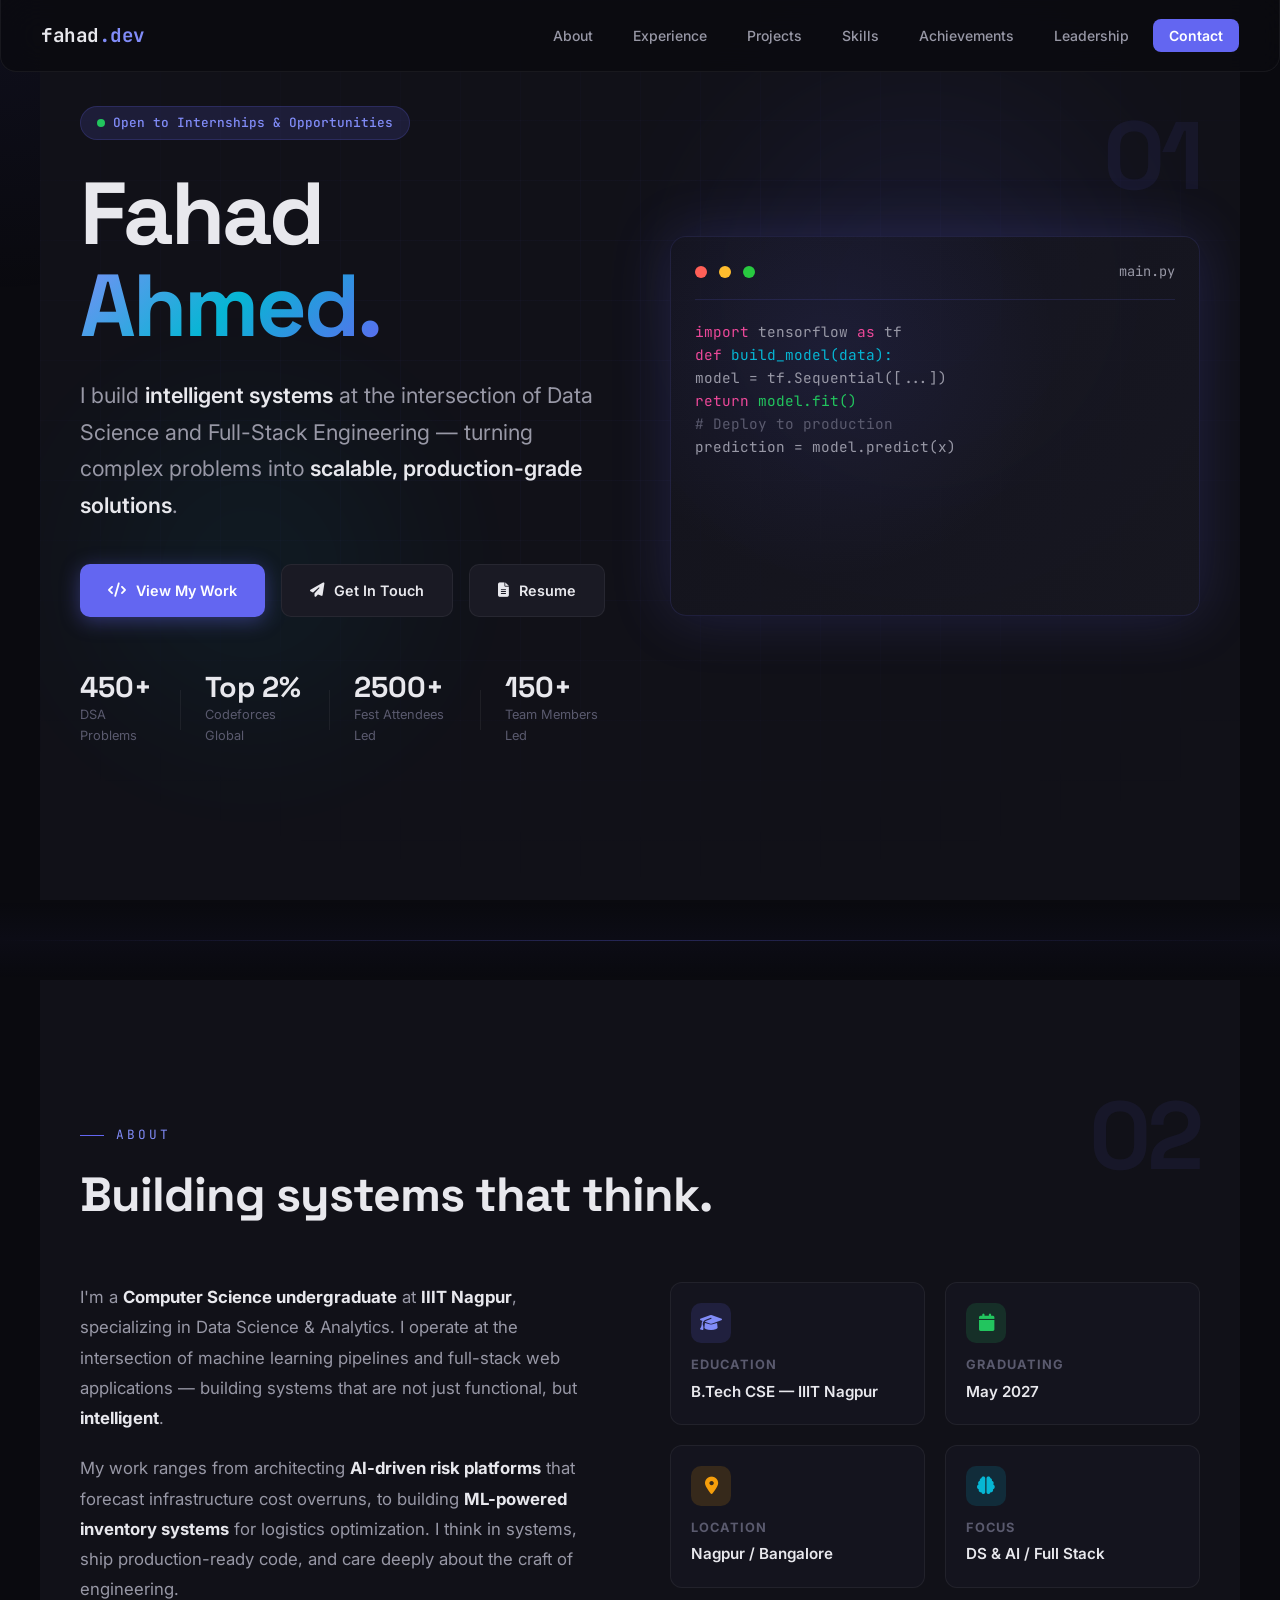
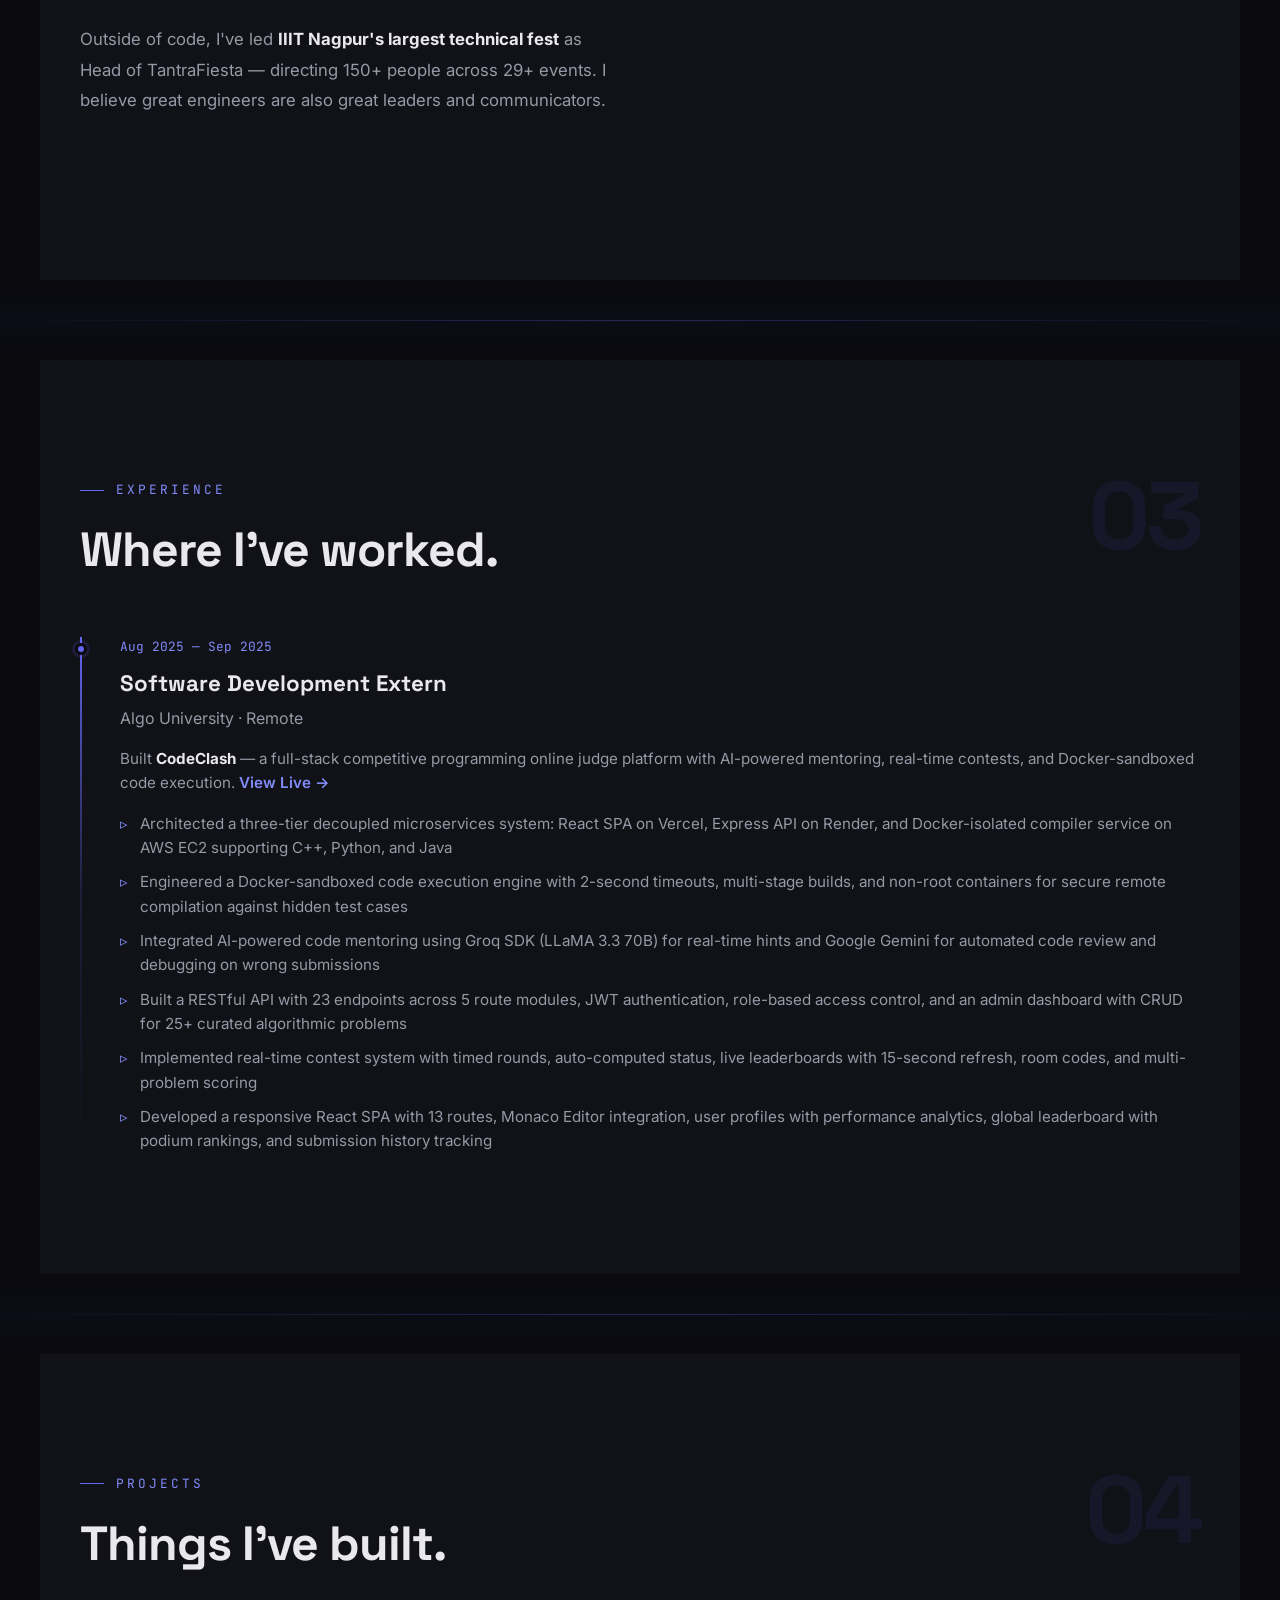
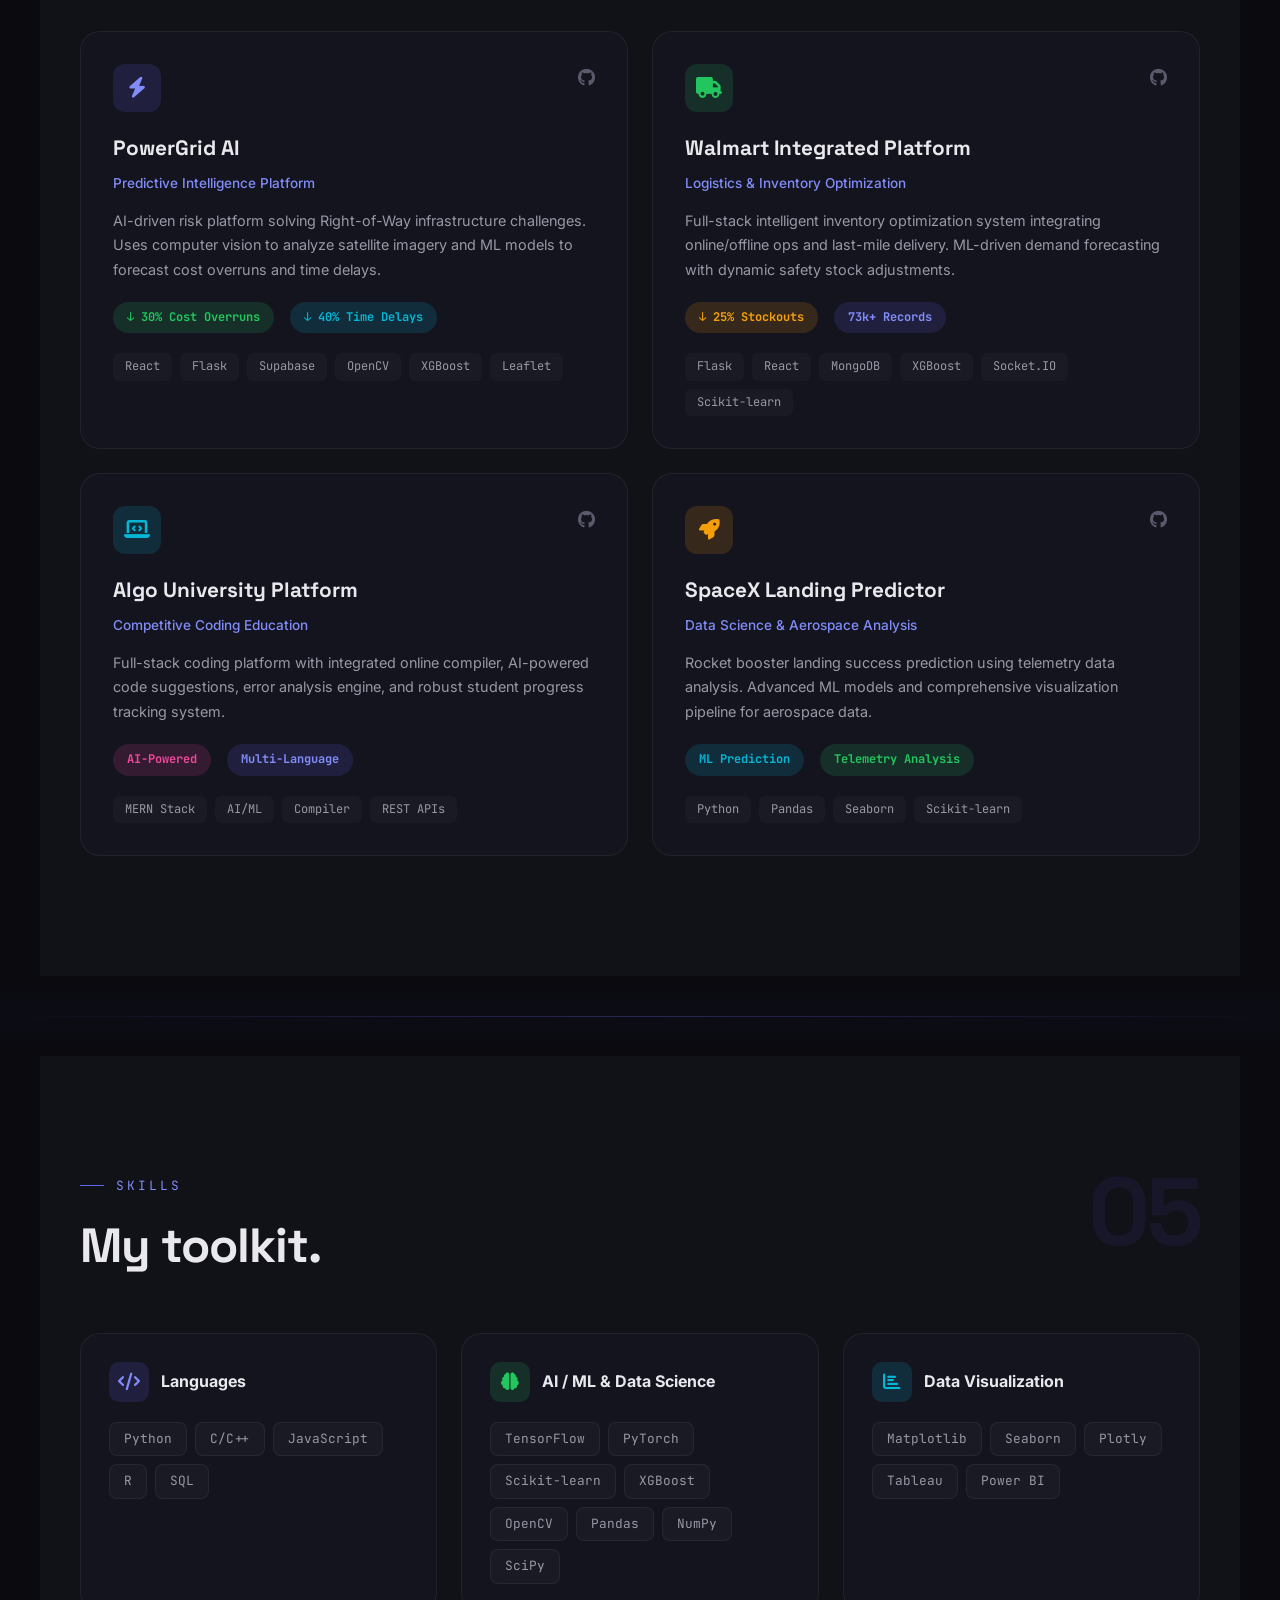
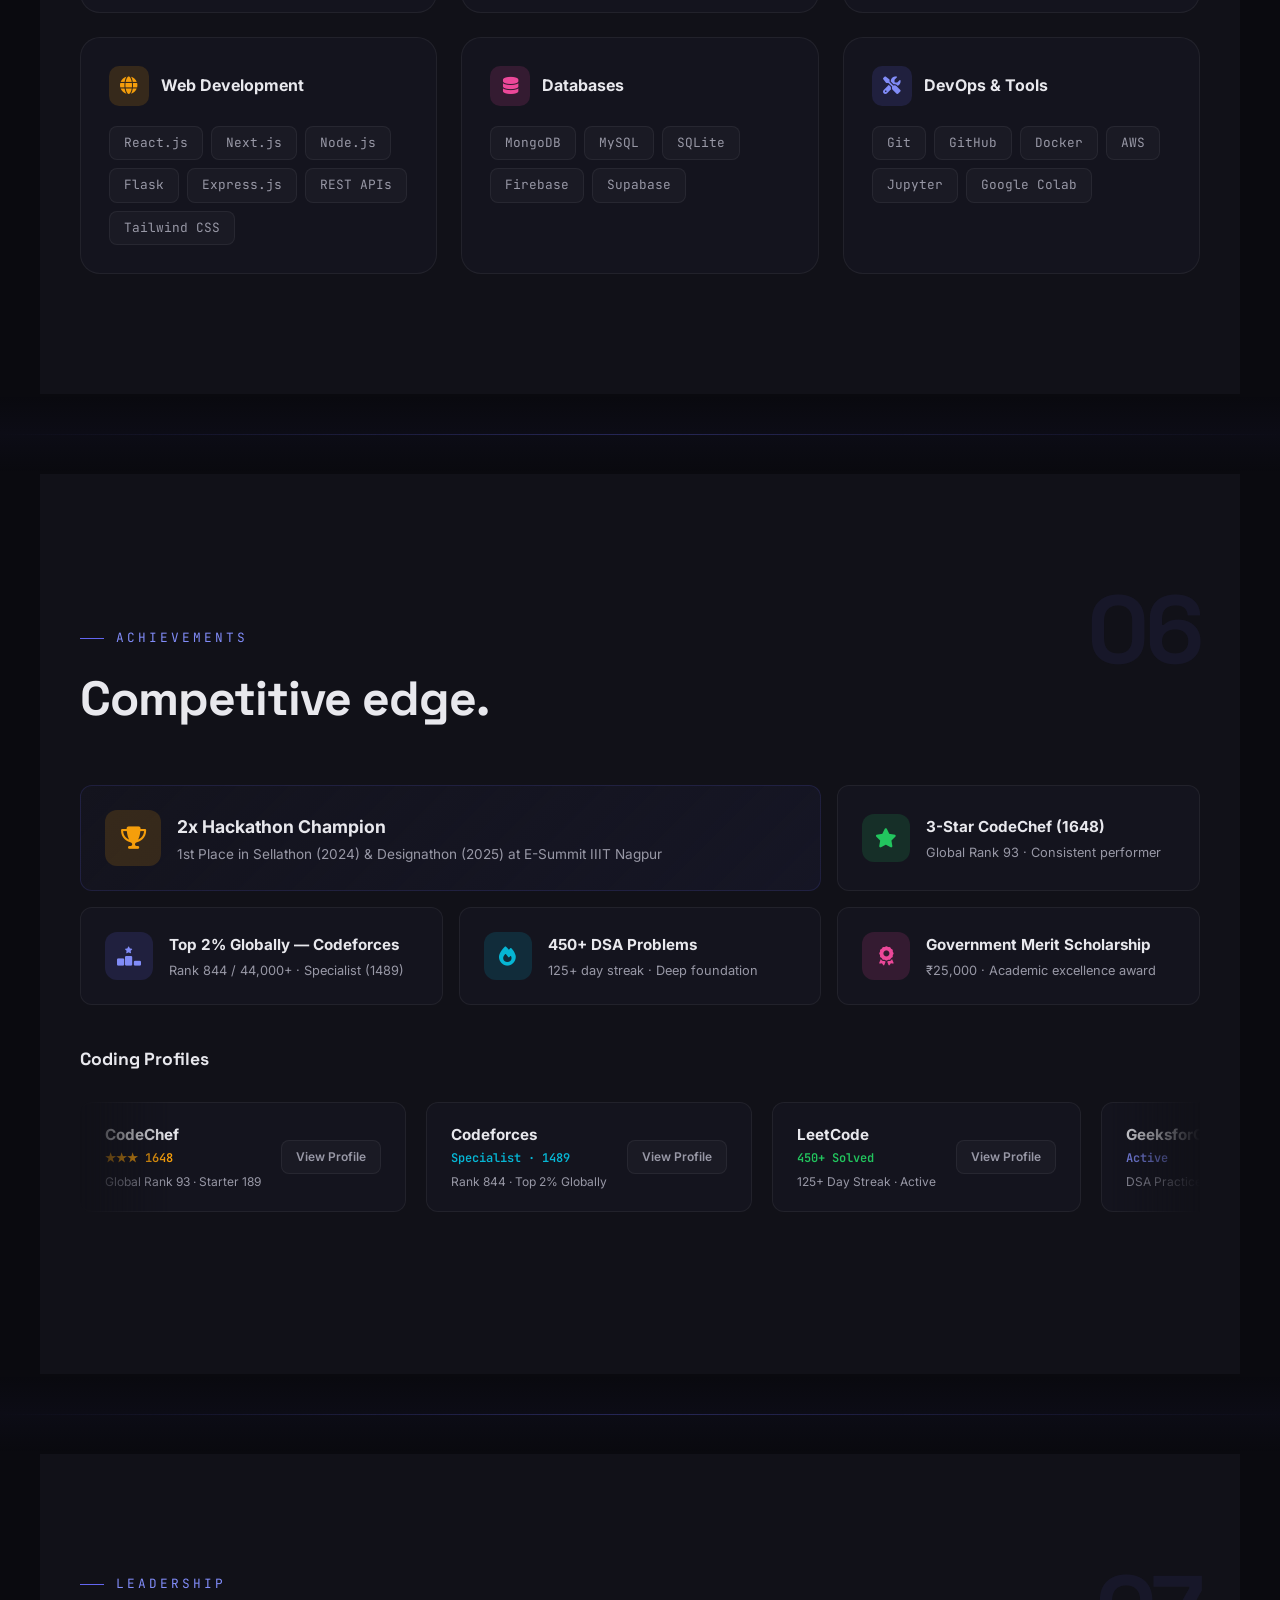
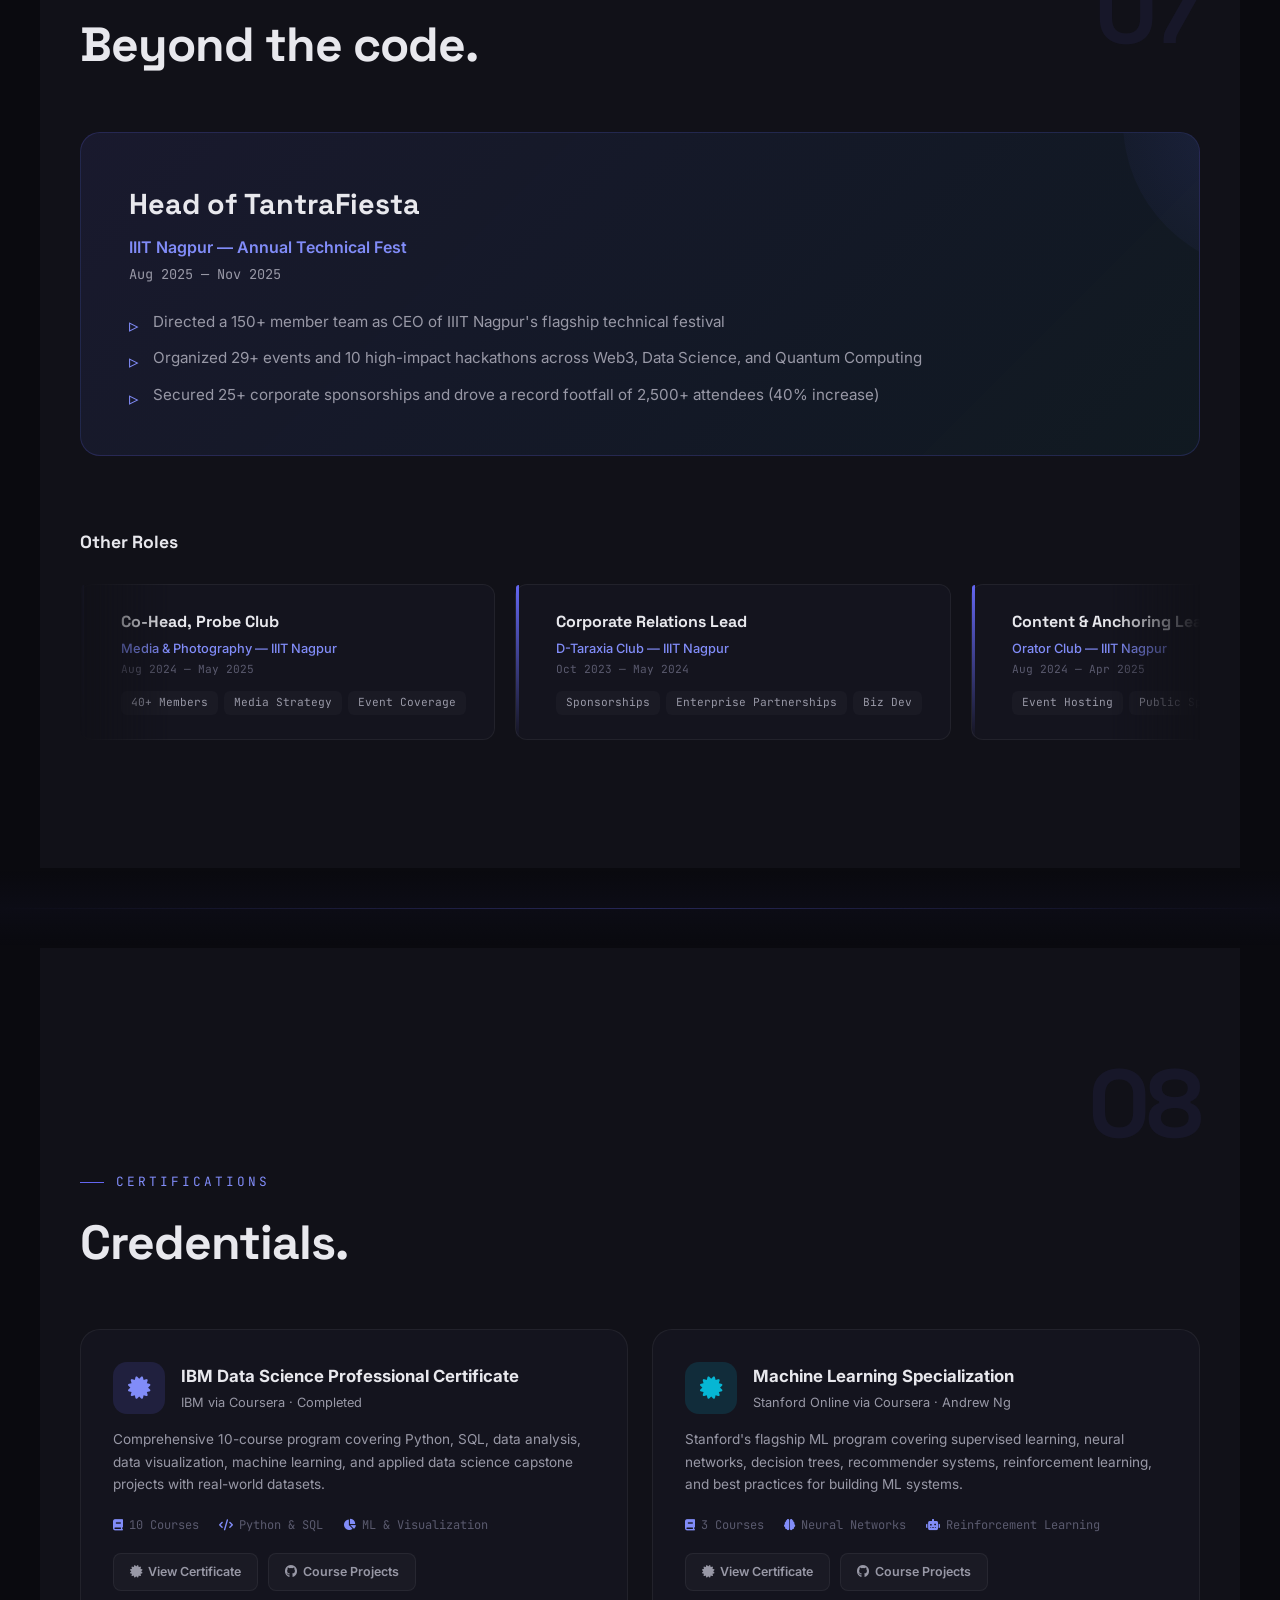
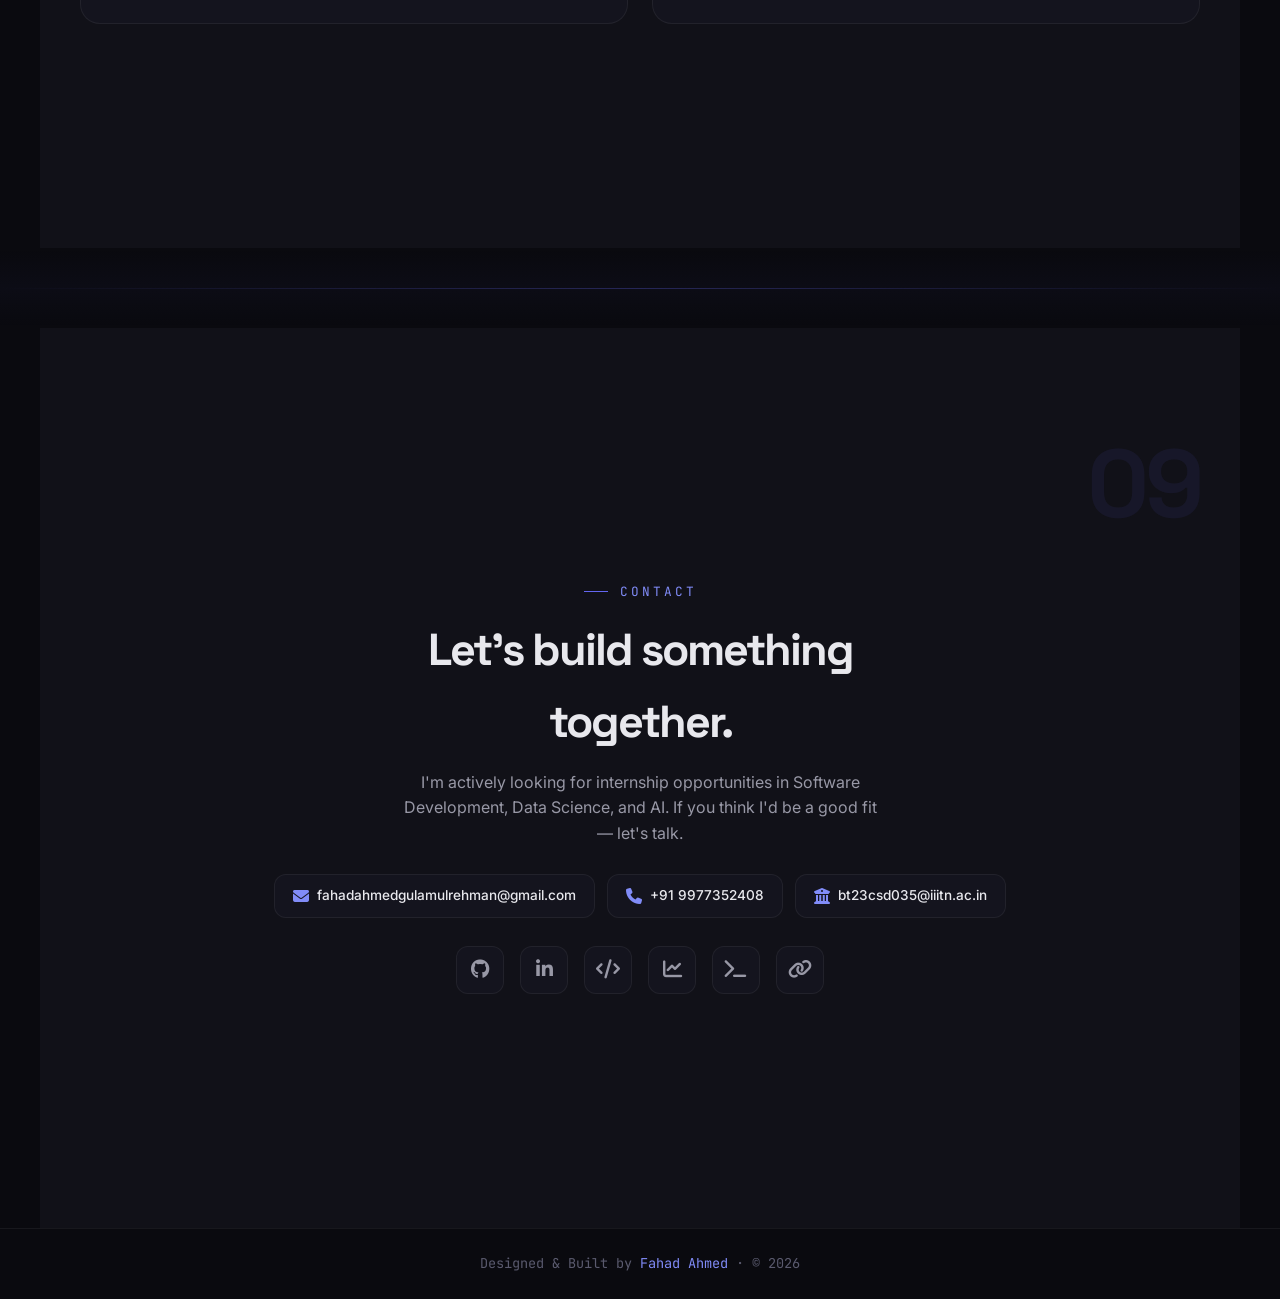
==== index.html @ 07d8f5ef "Redesign certifications with rich cards, descriptions, GitHub links & 3-state buttons + full-screen " ====
<!DOCTYPE html>
<html lang="en">
<head>
    <meta charset="UTF-8">
    <meta name="viewport" content="width=device-width, initial-scale=1.0">
    <title>Fahad Ahmed — Software Engineer & Data Scientist</title>
    <meta name="description" content="Portfolio of Fahad Ahmed — Full Stack Developer, Data Scientist, and ML Engineer. IIIT Nagpur CSE '27.">
    <link rel="preconnect" href="https://fonts.googleapis.com">
    <link rel="preconnect" href="https://fonts.gstatic.com" crossorigin>
    <link href="https://fonts.googleapis.com/css2?family=Inter:wght@300;400;500;600;700;800;900&family=JetBrains+Mono:wght@400;500;600;700&family=Space+Grotesk:wght@400;500;600;700&display=swap" rel="stylesheet">
    <link rel="stylesheet" href="https://cdnjs.cloudflare.com/ajax/libs/font-awesome/6.5.1/css/all.min.css">
    <style>
        /* ===== CSS RESET & VARIABLES ===== */
        *, *::before, *::after { margin: 0; padding: 0; box-sizing: border-box; }

        :root {
            --bg-primary: #0a0a0f;
            --bg-secondary: #111118;
            --bg-tertiary: #1a1a24;
            --bg-card: #14141e;
            --bg-card-hover: #1c1c2a;
            --text-primary: #e8e8ed;
            --text-secondary: #9898a6;
            --text-muted: #5a5a6e;
            --accent: #6366f1;
            --accent-light: #818cf8;
            --accent-dim: rgba(99, 102, 241, 0.15);
            --accent-glow: rgba(99, 102, 241, 0.4);
            --green: #22c55e;
            --green-dim: rgba(34, 197, 94, 0.15);
            --orange: #f59e0b;
            --orange-dim: rgba(245, 158, 11, 0.15);
            --cyan: #06b6d4;
            --cyan-dim: rgba(6, 182, 212, 0.15);
            --pink: #ec4899;
            --pink-dim: rgba(236, 72, 153, 0.15);
            --border: rgba(255, 255, 255, 0.06);
            --border-hover: rgba(255, 255, 255, 0.12);
            --radius: 12px;
            --radius-lg: 20px;
            --transition: 0.3s cubic-bezier(0.4, 0, 0.2, 1);
            --font-body: 'Inter', -apple-system, sans-serif;
            --font-heading: 'Space Grotesk', sans-serif;
            --font-mono: 'JetBrains Mono', monospace;
        }

        html {
            scroll-behavior: smooth;
            scrollbar-width: thin;
            scrollbar-color: var(--accent) var(--bg-secondary);
            scroll-snap-type: y mandatory;
        }

        body {
            font-family: var(--font-body);
            background: var(--bg-primary);
            color: var(--text-primary);
            line-height: 1.6;
            overflow-x: hidden;
            -webkit-font-smoothing: antialiased;
        }

        ::-webkit-scrollbar { width: 6px; }
        ::-webkit-scrollbar-track { background: var(--bg-secondary); }
        ::-webkit-scrollbar-thumb { background: var(--accent); border-radius: 3px; }

        /* ===== CURSOR GLOW ===== */
        .cursor-glow {
            position: fixed;
            width: 600px;
            height: 600px;
            border-radius: 50%;
            background: radial-gradient(circle, rgba(99,102,241,0.06) 0%, transparent 70%);
            pointer-events: none;
            z-index: 0;
            transform: translate(-50%, -50%);
            transition: transform 0.1s ease;
        }

        /* ===== LOADING SCREEN ===== */
        .loader {
            position: fixed;
            top: 0; left: 0;
            width: 100%; height: 100%;
            background: var(--bg-primary);
            display: flex;
            flex-direction: column;
            align-items: center;
            justify-content: center;
            z-index: 10000;
            transition: opacity 0.6s ease, visibility 0.6s ease;
            gap: 40px;
        }
        .loader.hidden { opacity: 0; visibility: hidden; }

        /* Rotating Wireframe Cube */
        .loader-cube {
            width: 80px;
            height: 80px;
            position: relative;
            transform-style: preserve-3d;
            animation: rotateCube 8s infinite linear;
        }

        .loader-cube-face {
            position: absolute;
            width: 80px;
            height: 80px;
            border: 2px solid var(--accent);
            opacity: 0.3;
        }

        .loader-cube-face:nth-child(1) { transform: translateZ(40px); }
        .loader-cube-face:nth-child(2) { transform: rotateY(180deg) translateZ(40px); }
        .loader-cube-face:nth-child(3) { transform: rotateY(90deg) translateZ(40px); }
        .loader-cube-face:nth-child(4) { transform: rotateY(-90deg) translateZ(40px); }
        .loader-cube-face:nth-child(5) { transform: rotateX(90deg) translateZ(40px); }
        .loader-cube-face:nth-child(6) { transform: rotateX(-90deg) translateZ(40px); }

        @keyframes rotateCube {
            0% { transform: rotateX(0deg) rotateY(0deg); }
            100% { transform: rotateX(360deg) rotateY(360deg); }
        }

        /* Terminal Boot Sequence */
        .loader-terminal {
            font-family: var(--font-mono);
            font-size: 0.9rem;
            color: var(--accent-light);
            background: rgba(20, 20, 30, 0.8);
            border: 1px solid var(--accent-dim);
            border-radius: 8px;
            padding: 20px;
            width: 280px;
            min-height: 120px;
            line-height: 1.8;
        }

        .loader-line {
            opacity: 0;
            animation: typeLine 0.4s ease forwards;
        }

        .loader-line:nth-child(1) { animation-delay: 0.2s; }
        .loader-line:nth-child(2) { animation-delay: 0.8s; }
        .loader-line:nth-child(3) { animation-delay: 1.4s; }
        .loader-line:nth-child(4) { animation-delay: 2.0s; }

        .loader-line .status {
            color: var(--green);
            font-weight: 600;
            margin-left: 20px;
        }

        @keyframes typeLine {
            from { opacity: 0; transform: translateY(-10px); }
            to { opacity: 1; transform: translateY(0); }
        }

        /* Percentage Counter */
        .loader-percent {
            font-family: var(--font-mono);
            font-size: 1.1rem;
            color: var(--accent);
            font-weight: 700;
            letter-spacing: 2px;
            animation: countUp 2.4s ease-out forwards;
        }

        @keyframes countUp {
            0% { content: '0%'; }
            100% { content: '100%'; }
        }

        /* ===== NAVIGATION ===== */
        nav {
            position: fixed;
            top: 0;
            left: 50%;
            transform: translateX(-50%);
            z-index: 1000;
            width: 100%;
            max-width: 1280px;
            padding: 0 40px;
            height: 72px;
            display: flex;
            align-items: center;
            justify-content: space-between;
            background: rgba(10, 10, 15, 0.8);
            backdrop-filter: blur(20px);
            border-bottom: 1px solid var(--border);
            border-left: 1px solid var(--border);
            border-right: 1px solid var(--border);
            border-radius: 0 0 16px 16px;
            transition: all var(--transition);
        }
        nav.scrolled {
            background: rgba(10, 10, 15, 0.95);
            box-shadow: 0 4px 30px rgba(0,0,0,0.3);
        }
        .nav-logo {
            font-family: var(--font-mono);
            font-size: 1.2rem;
            font-weight: 700;
            color: var(--text-primary);
            text-decoration: none;
            letter-spacing: -0.5px;
        }
        .nav-logo span { color: var(--accent-light); }
        .nav-links {
            display: flex;
            align-items: center;
            gap: 8px;
            list-style: none;
        }
        .nav-links a {
            color: var(--text-secondary);
            text-decoration: none;
            font-size: 0.875rem;
            font-weight: 500;
            padding: 8px 16px;
            border-radius: 8px;
            transition: all var(--transition);
            position: relative;
        }
        .nav-links a:hover, .nav-links a.active {
            color: var(--text-primary);
            background: var(--accent-dim);
        }
        .nav-cta {
            background: var(--accent) !important;
            color: white !important;
            font-weight: 600 !important;
        }
        .nav-cta:hover { background: var(--accent-light) !important; transform: translateY(-1px); }

        .hamburger {
            display: none;
            flex-direction: column;
            gap: 5px;
            cursor: pointer;
            z-index: 1001;
        }
        .hamburger span {
            width: 24px; height: 2px;
            background: var(--text-primary);
            transition: all var(--transition);
            border-radius: 2px;
        }
        .hamburger.active span:nth-child(1) { transform: rotate(45deg) translate(5px, 5px); }
        .hamburger.active span:nth-child(2) { opacity: 0; }
        .hamburger.active span:nth-child(3) { transform: rotate(-45deg) translate(5px, -5px); }

        /* ===== SECTION SEPARATORS ===== */
        .section-divider {
            position: relative;
            height: 80px;
            overflow: hidden;
            background: linear-gradient(180deg, transparent, rgba(99,102,241,0.03), transparent);
        }

        .divider-line {
            position: absolute;
            width: 100%;
            height: 1px;
            top: 50%;
            background: linear-gradient(90deg, transparent, var(--accent), transparent);
            opacity: 0.3;
        }

        /* ===== SECTION BASE ===== */
        section {
            scroll-snap-align: start;
            scroll-snap-stop: always;
            min-height: 100vh;
            padding: 120px 40px;
            max-width: 1200px;
            margin: 0 auto;
            position: relative;
            display: flex;
            flex-direction: column;
            justify-content: center;
        }

        section:nth-child(even) { background: var(--bg-secondary); }

        .section-number {
            position: absolute;
            top: 80px;
            right: 40px;
            font-family: var(--font-heading);
            font-size: 6rem;
            font-weight: 900;
            color: rgba(99, 102, 241, 0.08);
            pointer-events: none;
            letter-spacing: -4px;
        }

        .section-label {
            font-family: var(--font-mono);
            font-size: 0.8rem;
            color: var(--accent-light);
            text-transform: uppercase;
            letter-spacing: 3px;
            margin-bottom: 12px;
            display: flex;
            align-items: center;
            gap: 12px;
        }
        .section-label::before {
            content: '';
            width: 24px; height: 1px;
            background: var(--accent);
        }
        .section-title {
            font-family: var(--font-heading);
            font-size: clamp(2rem, 4vw, 3rem);
            font-weight: 700;
            color: var(--text-primary);
            margin-bottom: 48px;
            letter-spacing: -1px;
        }

        /* ===== REVEAL ANIMATIONS ===== */
        .reveal {
            opacity: 0;
            transform: translateY(40px);
            transition: opacity 0.8s cubic-bezier(0.16, 1, 0.3, 1), transform 0.8s cubic-bezier(0.16, 1, 0.3, 1);
        }
        .reveal.visible {
            opacity: 1;
            transform: translateY(0);
        }
        .reveal-delay-1 { transition-delay: 0.1s; }
        .reveal-delay-2 { transition-delay: 0.2s; }
        .reveal-delay-3 { transition-delay: 0.3s; }
        .reveal-delay-4 { transition-delay: 0.4s; }

        /* ===== HERO SECTION ===== */
        #hero {
            min-height: 100vh;
            display: flex;
            align-items: center;
            padding-top: 72px;
            position: relative;
            overflow: hidden;
        }
        .hero-grid-bg {
            position: absolute;
            inset: 0;
            background-image:
                linear-gradient(rgba(99,102,241,0.03) 1px, transparent 1px),
                linear-gradient(90deg, rgba(99,102,241,0.03) 1px, transparent 1px);
            background-size: 60px 60px;
            mask-image: radial-gradient(ellipse 80% 60% at 50% 40%, black 30%, transparent 100%);
        }
        .hero-orb {
            position: absolute;
            border-radius: 50%;
            filter: blur(80px);
            opacity: 0.4;
            animation: float 8s ease-in-out infinite;
        }
        .hero-orb-1 {
            width: 400px; height: 400px;
            background: var(--accent);
            top: 10%; right: 10%;
            opacity: 0.08;
        }
        .hero-orb-2 {
            width: 300px; height: 300px;
            background: var(--cyan);
            bottom: 20%; left: 5%;
            opacity: 0.06;
            animation-delay: -4s;
        }
        @keyframes float {
            0%, 100% { transform: translate(0, 0) scale(1); }
            50% { transform: translate(30px, -30px) scale(1.05); }
        }

        /* Hero Two-Column Layout */
        .hero-wrapper {
            display: grid;
            grid-template-columns: 1fr 1fr;
            gap: 60px;
            align-items: center;
            width: 100%;
        }

        .hero-content {
            position: relative;
            z-index: 1;
            max-width: 600px;
        }
        .hero-badge {
            display: inline-flex;
            align-items: center;
            gap: 8px;
            padding: 6px 16px;
            background: var(--accent-dim);
            border: 1px solid rgba(99,102,241,0.2);
            border-radius: 100px;
            font-size: 0.8rem;
            font-weight: 500;
            color: var(--accent-light);
            margin-bottom: 28px;
            font-family: var(--font-mono);
        }
        .hero-badge .pulse {
            width: 8px; height: 8px;
            background: var(--green);
            border-radius: 50%;
            animation: pulse 2s ease-in-out infinite;
        }
        @keyframes pulse { 0%, 100% { opacity: 1; } 50% { opacity: 0.4; } }
        .hero-name {
            font-family: var(--font-heading);
            font-size: clamp(3rem, 7vw, 5.5rem);
            font-weight: 900;
            line-height: 1.05;
            letter-spacing: -3px;
            margin-bottom: 24px;
        }
        .hero-name .gradient {
            background: linear-gradient(135deg, var(--accent-light), var(--cyan), var(--accent));
            -webkit-background-clip: text;
            -webkit-text-fill-color: transparent;
            background-clip: text;
        }
        .hero-subtitle {
            font-size: clamp(1.1rem, 2vw, 1.35rem);
            color: var(--text-secondary);
            line-height: 1.7;
            max-width: 600px;
            margin-bottom: 40px;
        }
        .hero-subtitle strong {
            color: var(--text-primary);
            font-weight: 600;
        }
        .hero-actions {
            display: flex;
            gap: 16px;
            flex-wrap: wrap;
            margin-bottom: 56px;
        }
        .btn {
            display: inline-flex;
            align-items: center;
            gap: 10px;
            padding: 14px 28px;
            border-radius: 10px;
            font-size: 0.9rem;
            font-weight: 600;
            text-decoration: none;
            transition: all var(--transition);
            cursor: pointer;
            border: none;
            font-family: var(--font-body);
        }
        .btn-primary {
            background: var(--accent);
            color: white;
            box-shadow: 0 4px 20px var(--accent-glow);
        }
        .btn-primary:hover {
            background: var(--accent-light);
            transform: translateY(-2px);
            box-shadow: 0 8px 30px var(--accent-glow);
        }
        .btn-primary:active {
            transform: translateY(1px) scale(0.97);
            box-shadow: 0 2px 8px var(--accent-glow);
            background: #4f46e5;
        }
        .btn-secondary {
            background: var(--bg-tertiary);
            color: var(--text-primary);
            border: 1px solid var(--border);
        }
        .btn-secondary:hover {
            background: var(--bg-card-hover);
            border-color: var(--border-hover);
            transform: translateY(-2px);
        }
        .btn-secondary:active {
            transform: translateY(1px) scale(0.97);
            background: var(--bg-secondary);
            border-color: var(--accent);
        }
        .hero-stats {
            display: flex;
            gap: 48px;
        }
        .hero-stat {
            position: relative;
        }
        .hero-stat::after {
            content: '';
            position: absolute;
            right: -24px;
            top: 50%;
            transform: translateY(-50%);
            width: 1px;
            height: 40px;
            background: var(--border);
        }
        .hero-stat:last-child::after { display: none; }
        .hero-stat-value {
            font-family: var(--font-heading);
            font-size: 1.8rem;
            font-weight: 800;
            color: var(--text-primary);
            line-height: 1;
        }
        .hero-stat-label {
            font-size: 0.8rem;
            color: var(--text-muted);
            margin-top: 4px;
        }

        /* Animated Code Editor Widget */
        .hero-code-widget {
            position: relative;
            width: 100%;
            height: 380px;
            background: linear-gradient(135deg, rgba(20, 20, 30, 0.8), rgba(25, 25, 35, 0.8));
            border: 1px solid var(--accent-dim);
            border-radius: 16px;
            padding: 24px;
            overflow: hidden;
            animation: floatWidget 4s ease-in-out infinite;
            box-shadow: 0 0 60px rgba(99, 102, 241, 0.2);
        }

        @keyframes floatWidget {
            0%, 100% { transform: translateY(0px) rotateX(0deg); }
            50% { transform: translateY(-20px) rotateX(2deg); }
        }

        .hero-code-widget::before {
            content: '';
            position: absolute;
            inset: 0;
            background: radial-gradient(circle at 30% 30%, rgba(99, 102, 241, 0.1), transparent 50%);
            pointer-events: none;
        }

        .code-header {
            display: flex;
            align-items: center;
            gap: 12px;
            margin-bottom: 20px;
            padding-bottom: 16px;
            border-bottom: 1px solid var(--accent-dim);
            position: relative;
            z-index: 1;
        }

        .code-dot {
            width: 12px;
            height: 12px;
            border-radius: 50%;
        }

        .code-dot.red { background: #ff5f57; }
        .code-dot.yellow { background: #ffbd2e; }
        .code-dot.green { background: #28c940; }

        .code-filename {
            font-family: var(--font-mono);
            font-size: 0.85rem;
            color: var(--text-secondary);
            margin-left: auto;
        }

        .code-content {
            font-family: var(--font-mono);
            font-size: 0.9rem;
            line-height: 1.6;
            color: var(--text-secondary);
            position: relative;
            z-index: 1;
            height: 280px;
            overflow: hidden;
        }

        .code-line {
            opacity: 0;
            animation: typeCodeLine 0.5s steps(40, end) forwards;
            white-space: nowrap;
        }

        .code-line:nth-child(1) { animation-delay: 0.3s; color: var(--text-secondary); }
        .code-line:nth-child(2) { animation-delay: 0.8s; color: var(--cyan); }
        .code-line:nth-child(3) { animation-delay: 1.3s; color: var(--text-secondary); }
        .code-line:nth-child(4) { animation-delay: 1.8s; color: var(--green); }
        .code-line:nth-child(5) { animation-delay: 2.3s; color: var(--text-secondary); }
        .code-line:nth-child(6) { animation-delay: 2.8s; color: var(--orange); }
        .code-line:nth-child(7) { animation-delay: 3.3s; color: var(--text-secondary); }

        @keyframes typeCodeLine {
            from { opacity: 0; }
            to { opacity: 1; }
        }

        .code-keyword { color: var(--pink); }
        .code-string { color: var(--green); }
        .code-function { color: var(--cyan); }
        .code-comment { color: var(--text-muted); }

        /* ===== ABOUT ===== */
        .about-grid {
            display: grid;
            grid-template-columns: 1fr 1fr;
            gap: 60px;
            align-items: start;
        }
        .about-text p {
            color: var(--text-secondary);
            margin-bottom: 20px;
            font-size: 1.05rem;
            line-height: 1.8;
        }
        .about-text strong { color: var(--text-primary); }
        .about-details {
            display: grid;
            grid-template-columns: 1fr 1fr;
            gap: 20px;
        }
        .about-detail-card {
            padding: 20px;
            background: var(--bg-card);
            border: 1px solid var(--border);
            border-radius: var(--radius);
            transition: all var(--transition);
        }
        .about-detail-card:hover {
            border-color: var(--accent);
            background: var(--bg-card-hover);
            transform: translateY(-4px);
        }
        .about-detail-card .icon {
            width: 40px; height: 40px;
            border-radius: 10px;
            display: flex;
            align-items: center;
            justify-content: center;
            font-size: 1.1rem;
            margin-bottom: 12px;
        }
        .about-detail-card h4 {
            font-size: 0.8rem;
            color: var(--text-muted);
            text-transform: uppercase;
            letter-spacing: 1px;
            margin-bottom: 4px;
        }
        .about-detail-card p {
            color: var(--text-primary);
            font-weight: 600;
            font-size: 0.95rem;
        }

        /* ===== EXPERIENCE ===== */
        .timeline {
            position: relative;
            padding-left: 40px;
        }
        .timeline::before {
            content: '';
            position: absolute;
            left: 0;
            top: 0;
            bottom: 0;
            width: 2px;
            background: linear-gradient(to bottom, var(--accent), var(--accent-dim), transparent);
        }
        .timeline-item {
            position: relative;
            padding-bottom: 48px;
        }
        .timeline-item:last-child { padding-bottom: 0; }
        .timeline-dot {
            position: absolute;
            left: -45px;
            top: 6px;
            width: 12px; height: 12px;
            border-radius: 50%;
            background: var(--accent);
            border: 3px solid var(--bg-primary);
            box-shadow: 0 0 0 3px var(--accent-dim);
        }
        .timeline-date {
            font-family: var(--font-mono);
            font-size: 0.8rem;
            color: var(--accent-light);
            margin-bottom: 8px;
        }
        .timeline-item h3 {
            font-family: var(--font-heading);
            font-size: 1.4rem;
            font-weight: 700;
            margin-bottom: 4px;
        }
        .timeline-item .company {
            color: var(--text-secondary);
            font-size: 1rem;
            margin-bottom: 16px;
        }
        .timeline-item ul {
            list-style: none;
            display: flex;
            flex-direction: column;
            gap: 10px;
        }
        .timeline-item li {
            color: var(--text-secondary);
            font-size: 0.95rem;
            padding-left: 20px;
            position: relative;
        }
        .timeline-item li::before {
            content: '▹';
            position: absolute;
            left: 0;
            color: var(--accent-light);
        }

        /* ===== PROJECTS ===== */
        .projects-grid {
            display: grid;
            grid-template-columns: repeat(auto-fit, minmax(360px, 1fr));
            gap: 24px;
        }
        .project-card {
            background: var(--bg-card);
            border: 1px solid var(--border);
            border-radius: var(--radius-lg);
            padding: 32px;
            transition: all 0.4s cubic-bezier(0.16, 1, 0.3, 1);
            position: relative;
            overflow: hidden;
        }
        .project-card::before {
            content: '';
            position: absolute;
            top: 0; left: 0; right: 0;
            height: 3px;
            background: linear-gradient(90deg, var(--accent), var(--cyan));
            opacity: 0;
            transition: opacity var(--transition);
        }
        .project-card:hover {
            border-color: var(--accent);
            transform: translateY(-8px);
            box-shadow: 0 20px 60px rgba(0,0,0,0.3);
        }
        .project-card:hover::before { opacity: 1; }
        .project-header {
            display: flex;
            justify-content: space-between;
            align-items: flex-start;
            margin-bottom: 20px;
        }
        .project-icon {
            width: 48px; height: 48px;
            border-radius: 12px;
            display: flex;
            align-items: center;
            justify-content: center;
            font-size: 1.3rem;
        }
        .project-links { display: flex; gap: 12px; }
        .project-links a {
            color: var(--text-muted);
            font-size: 1.1rem;
            transition: all var(--transition);
        }
        .project-links a:hover { color: var(--accent-light); transform: translateY(-2px); }
        .project-card h3 {
            font-family: var(--font-heading);
            font-size: 1.3rem;
            font-weight: 700;
            margin-bottom: 8px;
        }
        .project-card .subtitle {
            font-size: 0.85rem;
            color: var(--accent-light);
            font-weight: 500;
            margin-bottom: 14px;
        }
        .project-card p {
            color: var(--text-secondary);
            font-size: 0.9rem;
            line-height: 1.7;
            margin-bottom: 20px;
        }
        .project-impact {
            display: flex;
            gap: 16px;
            margin-bottom: 20px;
        }
        .impact-badge {
            padding: 6px 14px;
            border-radius: 100px;
            font-size: 0.75rem;
            font-weight: 700;
            font-family: var(--font-mono);
        }
        .project-tags {
            display: flex;
            flex-wrap: wrap;
            gap: 8px;
        }
        .project-tags span {
            padding: 4px 12px;
            background: var(--bg-tertiary);
            border-radius: 6px;
            font-size: 0.75rem;
            color: var(--text-secondary);
            font-family: var(--font-mono);
        }

        /* ===== SKILLS ===== */
        .skills-container {
            display: grid;
            grid-template-columns: repeat(auto-fit, minmax(300px, 1fr));
            gap: 24px;
        }
        .skill-category {
            background: var(--bg-card);
            border: 1px solid var(--border);
            border-radius: var(--radius-lg);
            padding: 28px;
            transition: all var(--transition);
        }
        .skill-category:hover {
            border-color: var(--border-hover);
            transform: translateY(-4px);
        }
        .skill-category-header {
            display: flex;
            align-items: center;
            gap: 12px;
            margin-bottom: 20px;
        }
        .skill-category-icon {
            width: 40px; height: 40px;
            border-radius: 10px;
            display: flex;
            align-items: center;
            justify-content: center;
            font-size: 1.1rem;
        }
        .skill-category h3 {
            font-size: 1rem;
            font-weight: 700;
        }
        .skill-items {
            display: flex;
            flex-wrap: wrap;
            gap: 8px;
        }
        .skill-item {
            padding: 6px 14px;
            background: var(--bg-tertiary);
            border: 1px solid var(--border);
            border-radius: 8px;
            font-size: 0.8rem;
            color: var(--text-secondary);
            font-family: var(--font-mono);
            transition: all var(--transition);
        }
        .skill-item:hover {
            border-color: var(--accent);
            color: var(--accent-light);
            background: var(--accent-dim);
        }

        /* ===== ACHIEVEMENTS ===== */
        /* ===== ACHIEVEMENTS - UNIFORM GRID ===== */
        .achievements-grid {
            display: grid;
            grid-template-columns: repeat(3, 1fr);
            gap: 16px;
        }
        .achievements-grid .ach-card {
            background: var(--bg-card);
            border: 1px solid var(--border);
            border-radius: var(--radius);
            padding: 24px;
            display: flex;
            gap: 16px;
            align-items: center;
            transition: all var(--transition);
        }
        .achievements-grid .ach-card:hover {
            border-color: var(--accent);
            transform: translateY(-4px);
            box-shadow: 0 8px 30px rgba(0,0,0,0.2);
        }
        .achievements-grid .ach-card .ach-icon {
            width: 48px; height: 48px; min-width: 48px;
            border-radius: 12px;
            display: flex; align-items: center; justify-content: center;
            font-size: 1.2rem;
        }
        .achievements-grid .ach-card h4 {
            font-size: 0.95rem; font-weight: 700; color: var(--text-primary); margin-bottom: 3px;
        }
        .achievements-grid .ach-card p {
            color: var(--text-secondary); font-size: 0.8rem; line-height: 1.5;
        }
        .achievements-grid .ach-card.featured {
            grid-column: span 2;
            background: linear-gradient(135deg, var(--bg-card), rgba(99,102,241,0.06));
            border-color: rgba(99,102,241,0.15);
        }
        .achievements-grid .ach-card.featured .ach-icon {
            width: 56px; height: 56px; min-width: 56px; font-size: 1.4rem;
        }
        .achievements-grid .ach-card.featured h4 { font-size: 1.1rem; }
        .achievements-grid .ach-card.featured p { font-size: 0.85rem; }

        /* ===== CODING PROFILES - MARQUEE CAROUSEL ===== */
        .profiles-section { margin-top: 40px; }
        .profiles-section h3 {
            font-family: var(--font-heading);
            font-size: 1.1rem;
            margin-bottom: 20px;
            color: var(--text-primary);
        }
        .marquee-wrapper {
            overflow: clip visible;
            overflow-x: clip;
            position: relative;
            width: 100%;
            padding: 8px 0;
            mask-image: linear-gradient(90deg, transparent 0%, black 8%, black 92%, transparent 100%);
            -webkit-mask-image: linear-gradient(90deg, transparent 0%, black 8%, black 92%, transparent 100%);
        }
        .marquee-track {
            display: flex;
            gap: 20px;
            width: max-content;
            animation: marquee 25s linear infinite;
        }
        .marquee-wrapper:hover .marquee-track {
            animation-play-state: paused;
        }
        @keyframes marquee {
            0% { transform: translateX(0); }
            100% { transform: translateX(-50%); }
        }
        .profile-card {
            background: var(--bg-card);
            border: 1px solid var(--border);
            border-radius: var(--radius);
            padding: 20px 24px;
            text-decoration: none;
            transition: all var(--transition);
            display: flex;
            align-items: center;
            gap: 20px;
            min-width: 280px;
            flex-shrink: 0;
        }
        .profile-card:hover {
            border-color: var(--accent);
            transform: translateY(-4px);
            box-shadow: 0 8px 30px rgba(0,0,0,0.25);
        }
        .profile-info {
            flex: 1;
        }
        .profile-card .platform {
            font-weight: 700;
            font-size: 0.95rem;
            color: var(--text-primary);
            display: block;
        }
        .profile-card .rating {
            font-family: var(--font-mono);
            font-size: 0.75rem;
            font-weight: 600;
            display: block;
            margin-top: 2px;
        }
        .profile-card .detail {
            font-size: 0.75rem;
            color: var(--text-secondary);
            display: block;
            margin-top: 4px;
        }
        .profile-btn {
            padding: 6px 14px;
            border-radius: 8px;
            background: var(--bg-tertiary);
            border: 1px solid var(--border);
            color: var(--text-secondary);
            font-size: 0.75rem;
            font-weight: 600;
            text-decoration: none;
            transition: all var(--transition);
            white-space: nowrap;
            position: relative;
            overflow: hidden;
        }
        .profile-btn::before {
            content: '';
            position: absolute;
            top: 0; left: -100%; width: 100%; height: 100%;
            background: linear-gradient(90deg, transparent, rgba(99,102,241,0.3), transparent);
            transition: left 0.5s ease;
        }
        .profile-btn:hover {
            border-color: var(--accent);
            color: var(--accent-light);
            background: var(--accent-dim);
            transform: translateY(-1px);
            box-shadow: 0 4px 15px var(--accent-glow);
        }
        .profile-btn:hover::before { left: 100%; }
        .profile-btn:active {
            transform: translateY(1px) scale(0.95);
            box-shadow: none;
        }

        /* ===== LEADERSHIP ===== */
        .leadership-featured {
            background: linear-gradient(135deg, rgba(99, 102, 241, 0.1), rgba(6, 182, 212, 0.05));
            border: 1px solid rgba(99, 102, 241, 0.2);
            border-radius: 20px;
            padding: 48px;
            margin-bottom: 40px;
            position: relative;
            overflow: hidden;
            transition: all var(--transition);
        }

        .leadership-featured::before {
            content: '';
            position: absolute;
            top: -50%;
            right: -20%;
            width: 300px;
            height: 300px;
            background: radial-gradient(circle, rgba(99, 102, 241, 0.15), transparent);
            border-radius: 50%;
        }

        .leadership-featured:hover {
            transform: translateY(-4px);
            border-color: rgba(99, 102, 241, 0.4);
            box-shadow: 0 20px 60px rgba(99, 102, 241, 0.1);
        }

        .leadership-featured .role {
            font-family: var(--font-heading);
            font-size: 1.8rem;
            font-weight: 800;
            margin-bottom: 8px;
            color: var(--text-primary);
            position: relative;
            z-index: 1;
        }

        .leadership-featured .org {
            color: var(--accent-light);
            font-size: 1rem;
            font-weight: 600;
            margin-bottom: 4px;
            position: relative;
            z-index: 1;
        }

        .leadership-featured .period {
            font-family: var(--font-mono);
            font-size: 0.85rem;
            color: var(--text-secondary);
            margin-bottom: 24px;
            position: relative;
            z-index: 1;
        }

        .leadership-featured ul {
            list-style: none;
            display: flex;
            flex-direction: column;
            gap: 12px;
            position: relative;
            z-index: 1;
        }

        .leadership-featured li {
            color: var(--text-secondary);
            font-size: 0.95rem;
            padding-left: 24px;
            position: relative;
            line-height: 1.6;
        }

        .leadership-featured li::before {
            content: '▹';
            position: absolute;
            left: 0;
            color: var(--accent-light);
            font-size: 1.2rem;
        }

        /* Leadership other roles - marquee carousel */
        .leadership-marquee-section { margin-top: 32px; }
        .leadership-marquee-section h3 {
            font-family: var(--font-heading);
            font-size: 1.1rem;
            margin-bottom: 20px;
            color: var(--text-primary);
        }
        .leadership-marquee .marquee-track {
            animation: marquee 30s linear infinite;
        }
        .lead-card {
            background: var(--bg-card);
            border: 1px solid var(--border);
            border-radius: var(--radius);
            padding: 24px 28px;
            min-width: 300px;
            flex-shrink: 0;
            transition: all var(--transition);
            position: relative;
            padding-left: 40px;
        }
        .lead-card::before {
            content: '';
            position: absolute;
            left: 0; top: 0; bottom: 0;
            width: 3px;
            background: linear-gradient(180deg, var(--accent), transparent);
            border-radius: 3px 0 0 3px;
        }
        .lead-card:hover {
            border-color: var(--accent);
            transform: translateY(-4px);
            box-shadow: 0 8px 30px rgba(0,0,0,0.25);
        }
        .lead-card .role {
            font-family: var(--font-heading);
            font-size: 1rem;
            font-weight: 700;
            margin-bottom: 4px;
            color: var(--text-primary);
        }
        .lead-card .org {
            color: var(--accent-light);
            font-size: 0.8rem;
            font-weight: 500;
            margin-bottom: 2px;
        }
        .lead-card .period {
            font-family: var(--font-mono);
            font-size: 0.7rem;
            color: var(--text-muted);
            margin-bottom: 12px;
        }
        .lead-card .highlights {
            display: flex;
            flex-wrap: wrap;
            gap: 6px;
        }
        .lead-card .highlights span {
            padding: 3px 10px;
            background: var(--bg-tertiary);
            border-radius: 6px;
            font-size: 0.7rem;
            color: var(--text-secondary);
            font-family: var(--font-mono);
        }
        /* (old leadership card li removed - now using tag chips) */

        /* ===== CERTIFICATIONS ===== */
        .certs-grid {
            display: grid;
            grid-template-columns: repeat(auto-fit, minmax(480px, 1fr));
            gap: 24px;
        }
        .cert-card {
            background: var(--bg-card);
            border: 1px solid var(--border);
            border-radius: var(--radius-lg);
            padding: 32px;
            text-decoration: none;
            transition: all var(--transition);
            display: flex;
            flex-direction: column;
            gap: 0;
            position: relative;
            overflow: hidden;
        }
        .cert-card::before {
            content: '';
            position: absolute;
            top: 0; left: 0; right: 0;
            height: 3px;
            background: linear-gradient(90deg, var(--accent), var(--cyan));
            opacity: 0;
            transition: opacity var(--transition);
        }
        .cert-card:hover {
            border-color: var(--accent);
            transform: translateY(-6px);
            box-shadow: 0 16px 50px rgba(0,0,0,0.25);
        }
        .cert-card:hover::before { opacity: 1; }
        .cert-header {
            display: flex;
            align-items: center;
            gap: 16px;
            margin-bottom: 14px;
        }
        .cert-icon {
            width: 52px; height: 52px;
            min-width: 52px;
            border-radius: 14px;
            display: flex;
            align-items: center;
            justify-content: center;
            font-size: 1.4rem;
        }
        .cert-card h4 {
            font-size: 1.05rem;
            font-weight: 700;
            color: var(--text-primary);
            margin-bottom: 3px;
        }
        .cert-card .issuer {
            font-size: 0.8rem;
            color: var(--text-secondary);
        }
        .cert-card .cert-desc {
            color: var(--text-secondary);
            font-size: 0.85rem;
            line-height: 1.65;
            margin-bottom: 20px;
        }
        .cert-actions {
            display: flex;
            gap: 10px;
            margin-top: auto;
        }
        .cert-btn {
            padding: 8px 16px;
            border-radius: 8px;
            background: var(--bg-tertiary);
            border: 1px solid var(--border);
            color: var(--text-secondary);
            font-size: 0.78rem;
            font-weight: 600;
            text-decoration: none;
            transition: all var(--transition);
            display: inline-flex;
            align-items: center;
            gap: 6px;
            position: relative;
            overflow: hidden;
        }
        .cert-btn::before {
            content: '';
            position: absolute;
            top: 0; left: -100%; width: 100%; height: 100%;
            background: linear-gradient(90deg, transparent, rgba(99,102,241,0.3), transparent);
            transition: left 0.5s ease;
        }
        .cert-btn:hover {
            border-color: var(--accent);
            color: var(--accent-light);
            background: var(--accent-dim);
            transform: translateY(-1px);
            box-shadow: 0 4px 15px var(--accent-glow);
        }
        .cert-btn:hover::before { left: 100%; }
        .cert-btn:active {
            transform: translateY(1px) scale(0.95);
            box-shadow: none;
        }
        .cert-stats {
            display: flex;
            gap: 20px;
            margin-bottom: 18px;
        }
        .cert-stat {
            display: flex;
            align-items: center;
            gap: 6px;
            font-size: 0.75rem;
            color: var(--text-muted);
            font-family: var(--font-mono);
        }
        .cert-stat i { color: var(--accent-light); font-size: 0.7rem; }

        /* ===== CONTACT ===== */
        #contact {
            text-align: center;
            min-height: 100vh;
            display: flex;
            flex-direction: column;
            align-items: center;
            justify-content: center;
            padding: 80px 40px 60px;
        }
        .contact-heading {
            font-family: var(--font-heading);
            font-size: clamp(1.8rem, 4vw, 2.8rem);
            font-weight: 800;
            letter-spacing: -2px;
            margin-bottom: 12px;
        }
        .contact-sub {
            color: var(--text-secondary);
            font-size: 1rem;
            max-width: 480px;
            margin: 0 auto 28px;
            line-height: 1.6;
        }
        .contact-links {
            display: flex;
            justify-content: center;
            gap: 12px;
            flex-wrap: wrap;
            margin-bottom: 28px;
        }
        .contact-link {
            display: flex;
            align-items: center;
            gap: 8px;
            padding: 10px 18px;
            background: var(--bg-card);
            border: 1px solid var(--border);
            border-radius: var(--radius);
            color: var(--text-primary);
            text-decoration: none;
            font-size: 0.85rem;
            font-weight: 500;
            transition: all var(--transition);
        }
        .contact-link:hover {
            border-color: var(--accent);
            transform: translateY(-3px);
            box-shadow: 0 8px 24px rgba(0,0,0,0.2);
        }
        .contact-link i { color: var(--accent-light); font-size: 1rem; }
        .contact-social {
            display: flex;
            justify-content: center;
            gap: 16px;
        }
        .social-icon {
            width: 48px; height: 48px;
            border-radius: 12px;
            background: var(--bg-card);
            border: 1px solid var(--border);
            display: flex;
            align-items: center;
            justify-content: center;
            color: var(--text-secondary);
            text-decoration: none;
            font-size: 1.2rem;
            transition: all var(--transition);
        }
        .social-icon:hover {
            border-color: var(--accent);
            color: var(--accent-light);
            transform: translateY(-4px);
        }

        /* ===== FOOTER ===== */
        footer {
            padding: 24px 40px;
            text-align: center;
            border-top: 1px solid var(--border);
        }
        footer p {
            font-size: 0.85rem;
            color: var(--text-muted);
            font-family: var(--font-mono);
        }
        footer a {
            color: var(--accent-light);
            text-decoration: none;
        }

        /* ===== COLOR HELPERS ===== */
        .bg-accent { background: var(--accent-dim); color: var(--accent-light); }
        .bg-green { background: var(--green-dim); color: var(--green); }
        .bg-orange { background: var(--orange-dim); color: var(--orange); }
        .bg-cyan { background: var(--cyan-dim); color: var(--cyan); }
        .bg-pink { background: var(--pink-dim); color: var(--pink); }

        /* ===== MOBILE NAV OVERLAY ===== */
        .mobile-nav {
            display: none;
            position: fixed;
            top: 0; left: 0;
            width: 100%; height: 100%;
            background: rgba(10,10,15,0.97);
            backdrop-filter: blur(20px);
            z-index: 999;
            flex-direction: column;
            align-items: center;
            justify-content: center;
            gap: 24px;
            opacity: 0;
            visibility: hidden;
            transition: all 0.4s ease;
        }
        .mobile-nav.active { opacity: 1; visibility: visible; display: flex; }
        .mobile-nav a {
            color: var(--text-primary);
            text-decoration: none;
            font-size: 1.5rem;
            font-weight: 600;
            font-family: var(--font-heading);
            transition: all var(--transition);
        }
        .mobile-nav a:hover { color: var(--accent-light); }

        /* ===== RESPONSIVE ===== */
        @media (max-width: 1200px) {
            .hero-wrapper {
                grid-template-columns: 1fr;
            }

            .hero-code-widget {
                height: 320px;
            }
        }

        @media (max-width: 900px) {
            section {
                padding: 80px 24px;
                min-height: auto;
            }

            .section-number {
                font-size: 3rem;
                opacity: 0.04;
                right: 20px;
            }

            .nav-links { display: none; }
            .hamburger { display: flex; }
            nav { padding: 0 24px; }
            .about-grid { grid-template-columns: 1fr; gap: 40px; }
            .hero-stats { gap: 24px; }
            .hero-stat::after { right: -12px; }
            .projects-grid { grid-template-columns: 1fr; }
            .achievements-grid { grid-template-columns: 1fr 1fr; }
            .achievements-grid .ach-card.featured { grid-column: span 1; }
        }

        @media (max-width: 600px) {
            .hero-name { letter-spacing: -1.5px; }
            .hero-stats { flex-wrap: wrap; gap: 20px; }
            .hero-stat::after { display: none; }
            .hero-actions { flex-direction: column; }
            .btn { justify-content: center; }
            .about-details { grid-template-columns: 1fr; }
            .achievements-grid { grid-template-columns: 1fr; }
            .achievements-grid .ach-card.featured { grid-column: span 1; }
            .contact-links { flex-direction: column; align-items: center; }
            .leadership-featured {
                padding: 32px;
            }
            .leadership-featured .role {
                font-size: 1.4rem;
            }
        }

        /* ===== FLOATING PARTICLES ===== */
        .particles {
            position: fixed;
            inset: 0;
            pointer-events: none;
            z-index: 0;
            overflow: hidden;
        }
        .particle {
            position: absolute;
            width: 2px; height: 2px;
            background: var(--accent);
            border-radius: 50%;
            opacity: 0;
            animation: particleFade 6s ease-in-out infinite;
        }
        @keyframes particleFade {
            0% { opacity: 0; transform: translateY(0); }
            50% { opacity: 0.5; }
            100% { opacity: 0; transform: translateY(-120px); }
        }
    </style>
</head>
<body>
    <!-- Loading Screen -->
    <div class="loader" id="loader">
        <!-- Rotating Cube -->
        <div class="loader-cube">
            <div class="loader-cube-face"></div>
            <div class="loader-cube-face"></div>
            <div class="loader-cube-face"></div>
            <div class="loader-cube-face"></div>
            <div class="loader-cube-face"></div>
            <div class="loader-cube-face"></div>
        </div>

        <!-- Terminal Boot Sequence -->
        <div class="loader-terminal">
            <div class="loader-line">> loading modules...        <span class="status">[done]</span></div>
            <div class="loader-line">> initializing neural net... <span class="status">[done]</span></div>
            <div class="loader-line">> compiling portfolio...     <span class="status">[done]</span></div>
            <div class="loader-line">> fahad.dev ready</div>
        </div>

        <!-- Percentage Counter -->
        <div class="loader-percent" id="loaderPercent">0%</div>
    </div>

    <!-- Cursor Glow -->
    <div class="cursor-glow" id="cursorGlow"></div>

    <!-- Particles -->
    <div class="particles" id="particles"></div>

    <!-- Navigation -->
    <nav id="navbar">
        <a href="#hero" class="nav-logo">fahad<span>.dev</span></a>
        <ul class="nav-links">
            <li><a href="#about">About</a></li>
            <li><a href="#experience">Experience</a></li>
            <li><a href="#projects">Projects</a></li>
            <li><a href="#skills">Skills</a></li>
            <li><a href="#achievements">Achievements</a></li>
            <li><a href="#leadership">Leadership</a></li>
            <li><a href="#contact" class="nav-cta">Contact</a></li>
        </ul>
        <div class="hamburger" id="hamburger">
            <span></span><span></span><span></span>
        </div>
    </nav>

    <!-- Mobile Nav -->
    <div class="mobile-nav" id="mobileNav">
        <a href="#about" onclick="closeMobile()">About</a>
        <a href="#experience" onclick="closeMobile()">Experience</a>
        <a href="#projects" onclick="closeMobile()">Projects</a>
        <a href="#skills" onclick="closeMobile()">Skills</a>
        <a href="#achievements" onclick="closeMobile()">Achievements</a>
        <a href="#leadership" onclick="closeMobile()">Leadership</a>
        <a href="#contact" onclick="closeMobile()">Contact</a>
    </div>

    <!-- ===== HERO ===== -->
    <section id="hero">
        <div class="section-number">01</div>
        <div class="hero-grid-bg"></div>
        <div class="hero-orb hero-orb-1"></div>
        <div class="hero-orb hero-orb-2"></div>
        <div class="hero-wrapper">
            <div class="hero-content">
                <div class="hero-badge reveal">
                    <span class="pulse"></span>
                    Open to Internships & Opportunities
                </div>
                <h1 class="hero-name reveal reveal-delay-1">
                    Fahad<br><span class="gradient">Ahmed.</span>
                </h1>
                <p class="hero-subtitle reveal reveal-delay-2">
                    I build <strong>intelligent systems</strong> at the intersection of Data Science and Full-Stack Engineering — turning complex problems into <strong>scalable, production-grade solutions</strong>.
                </p>
                <div class="hero-actions reveal reveal-delay-3">
                    <a href="#projects" class="btn btn-primary">
                        <i class="fas fa-code"></i> View My Work
                    </a>
                    <a href="#contact" class="btn btn-secondary">
                        <i class="fas fa-paper-plane"></i> Get In Touch
                    </a>
                    <a href="https://drive.google.com/file/d/1aNGDsYDiSae9kLmaMQL43LgjvgnbUSmO/view?usp=drive_link" target="_blank" class="btn btn-secondary">
                        <i class="fas fa-file-alt"></i> Resume
                    </a>
                </div>
                <div class="hero-stats reveal reveal-delay-4">
                    <div class="hero-stat">
                        <div class="hero-stat-value" data-count="450">0+</div>
                        <div class="hero-stat-label">DSA Problems</div>
                    </div>
                    <div class="hero-stat">
                        <div class="hero-stat-value">Top 2%</div>
                        <div class="hero-stat-label">Codeforces Global</div>
                    </div>
                    <div class="hero-stat">
                        <div class="hero-stat-value" data-count="2500">0+</div>
                        <div class="hero-stat-label">Fest Attendees Led</div>
                    </div>
                    <div class="hero-stat">
                        <div class="hero-stat-value" data-count="150">0+</div>
                        <div class="hero-stat-label">Team Members Led</div>
                    </div>
                </div>
            </div>
            <div class="hero-code-widget reveal reveal-delay-3">
                <div class="code-header">
                    <span class="code-dot red"></span>
                    <span class="code-dot yellow"></span>
                    <span class="code-dot green"></span>
                    <span class="code-filename">main.py</span>
                </div>
                <div class="code-content">
                    <div class="code-line"><span class="code-keyword">import</span> tensorflow <span class="code-keyword">as</span> tf</div>
                    <div class="code-line"><span class="code-keyword">def</span> <span class="code-function">build_model</span>(data):</div>
                    <div class="code-line">    model = tf.Sequential([...])</div>
                    <div class="code-line">    <span class="code-keyword">return</span> model.fit()</div>
                    <div class="code-line"></div>
                    <div class="code-line"><span class="code-comment"># Deploy to production</span></div>
                    <div class="code-line">prediction = model.predict(x)</div>
                </div>
            </div>
        </div>
    </section>

    <!-- Section Divider -->
    <div class="section-divider">
        <div class="divider-line"></div>
    </div>

    <!-- ===== ABOUT ===== -->
    <section id="about">
        <div class="section-number">02</div>
        <div class="section-label reveal">About</div>
        <h2 class="section-title reveal">Building systems that think.</h2>
        <div class="about-grid">
            <div class="about-text reveal">
                <p>
                    I'm a <strong>Computer Science undergraduate</strong> at <strong>IIIT Nagpur</strong>, specializing in Data Science & Analytics. I operate at the intersection of machine learning pipelines and full-stack web applications — building systems that are not just functional, but <strong>intelligent</strong>.
                </p>
                <p>
                    My work ranges from architecting <strong>AI-driven risk platforms</strong> that forecast infrastructure cost overruns, to building <strong>ML-powered inventory systems</strong> for logistics optimization. I think in systems, ship production-ready code, and care deeply about the craft of engineering.
                </p>
                <p>
                    Outside of code, I've led <strong>IIIT Nagpur's largest technical fest</strong> as Head of TantraFiesta — directing 150+ people across 29+ events. I believe great engineers are also great leaders and communicators.
                </p>
            </div>
            <div class="about-details">
                <div class="about-detail-card reveal reveal-delay-1">
                    <div class="icon bg-accent"><i class="fas fa-graduation-cap"></i></div>
                    <h4>Education</h4>
                    <p>B.Tech CSE — IIIT Nagpur</p>
                </div>
                <div class="about-detail-card reveal reveal-delay-2">
                    <div class="icon bg-green"><i class="fas fa-calendar"></i></div>
                    <h4>Graduating</h4>
                    <p>May 2027</p>
                </div>
                <div class="about-detail-card reveal reveal-delay-3">
                    <div class="icon bg-orange"><i class="fas fa-map-marker-alt"></i></div>
                    <h4>Location</h4>
                    <p>Nagpur / Bangalore</p>
                </div>
                <div class="about-detail-card reveal reveal-delay-4">
                    <div class="icon bg-cyan"><i class="fas fa-brain"></i></div>
                    <h4>Focus</h4>
                    <p>DS & AI / Full Stack</p>
                </div>
            </div>
        </div>
    </section>

    <!-- Section Divider -->
    <div class="section-divider">
        <div class="divider-line"></div>
    </div>

    <!-- ===== EXPERIENCE ===== -->
    <section id="experience">
        <div class="section-number">03</div>
        <div class="section-label reveal">Experience</div>
        <h2 class="section-title reveal">Where I've worked.</h2>
        <div class="timeline reveal">
            <div class="timeline-item">
                <div class="timeline-dot"></div>
                <div class="timeline-date">Aug 2025 — Sep 2025</div>
                <h3>Software Development Extern</h3>
                <div class="company">Algo University · Remote</div>
                <p style="color: var(--text-secondary); font-size: 0.95rem; margin-bottom: 16px;">Built <strong style="color: var(--text-primary);">CodeClash</strong> — a full-stack competitive programming online judge platform with AI-powered mentoring, real-time contests, and Docker-sandboxed code execution. <a href="https://code-clash-seven.vercel.app/" target="_blank" style="color: var(--accent-light); text-decoration: none; font-weight: 600;">View Live &rarr;</a></p>
                <ul>
                    <li>Architected a three-tier decoupled microservices system: React SPA on Vercel, Express API on Render, and Docker-isolated compiler service on AWS EC2 supporting C++, Python, and Java</li>
                    <li>Engineered a Docker-sandboxed code execution engine with 2-second timeouts, multi-stage builds, and non-root containers for secure remote compilation against hidden test cases</li>
                    <li>Integrated AI-powered code mentoring using Groq SDK (LLaMA 3.3 70B) for real-time hints and Google Gemini for automated code review and debugging on wrong submissions</li>
                    <li>Built a RESTful API with 23 endpoints across 5 route modules, JWT authentication, role-based access control, and an admin dashboard with CRUD for 25+ curated algorithmic problems</li>
                    <li>Implemented real-time contest system with timed rounds, auto-computed status, live leaderboards with 15-second refresh, room codes, and multi-problem scoring</li>
                    <li>Developed a responsive React SPA with 13 routes, Monaco Editor integration, user profiles with performance analytics, global leaderboard with podium rankings, and submission history tracking</li>
                </ul>
            </div>
        </div>
    </section>

    <!-- Section Divider -->
    <div class="section-divider">
        <div class="divider-line"></div>
    </div>

    <!-- ===== PROJECTS ===== -->
    <section id="projects">
        <div class="section-number">04</div>
        <div class="section-label reveal">Projects</div>
        <h2 class="section-title reveal">Things I've built.</h2>
        <div class="projects-grid">
            <!-- PowerGrid AI -->
            <div class="project-card reveal">
                <div class="project-header">
                    <div class="project-icon bg-accent"><i class="fas fa-bolt"></i></div>
                    <div class="project-links">
                        <a href="https://github.com/FahadAhmed-8/PowerGridAi" target="_blank" title="GitHub"><i class="fab fa-github"></i></a>
                    </div>
                </div>
                <h3>PowerGrid AI</h3>
                <div class="subtitle">Predictive Intelligence Platform</div>
                <p>AI-driven risk platform solving Right-of-Way infrastructure challenges. Uses computer vision to analyze satellite imagery and ML models to forecast cost overruns and time delays.</p>
                <div class="project-impact">
                    <span class="impact-badge bg-green">↓ 30% Cost Overruns</span>
                    <span class="impact-badge bg-cyan">↓ 40% Time Delays</span>
                </div>
                <div class="project-tags">
                    <span>React</span><span>Flask</span><span>Supabase</span><span>OpenCV</span><span>XGBoost</span><span>Leaflet</span>
                </div>
            </div>
            <!-- Walmart Platform -->
            <div class="project-card reveal reveal-delay-1">
                <div class="project-header">
                    <div class="project-icon bg-green"><i class="fas fa-truck"></i></div>
                    <div class="project-links">
                        <a href="https://github.com/FahadAhmed-8/walmart-inventory-tracker" target="_blank" title="GitHub"><i class="fab fa-github"></i></a>
                    </div>
                </div>
                <h3>Walmart Integrated Platform</h3>
                <div class="subtitle">Logistics & Inventory Optimization</div>
                <p>Full-stack intelligent inventory optimization system integrating online/offline ops and last-mile delivery. ML-driven demand forecasting with dynamic safety stock adjustments.</p>
                <div class="project-impact">
                    <span class="impact-badge bg-orange">↓ 25% Stockouts</span>
                    <span class="impact-badge bg-accent">73k+ Records</span>
                </div>
                <div class="project-tags">
                    <span>Flask</span><span>React</span><span>MongoDB</span><span>XGBoost</span><span>Socket.IO</span><span>Scikit-learn</span>
                </div>
            </div>
            <!-- Algo University -->
            <div class="project-card reveal reveal-delay-2">
                <div class="project-header">
                    <div class="project-icon bg-cyan"><i class="fas fa-laptop-code"></i></div>
                    <div class="project-links">
                        <a href="https://github.com/FahadAhmed-8" target="_blank" title="GitHub"><i class="fab fa-github"></i></a>
                    </div>
                </div>
                <h3>Algo University Platform</h3>
                <div class="subtitle">Competitive Coding Education</div>
                <p>Full-stack coding platform with integrated online compiler, AI-powered code suggestions, error analysis engine, and robust student progress tracking system.</p>
                <div class="project-impact">
                    <span class="impact-badge bg-pink">AI-Powered</span>
                    <span class="impact-badge bg-accent">Multi-Language</span>
                </div>
                <div class="project-tags">
                    <span>MERN Stack</span><span>AI/ML</span><span>Compiler</span><span>REST APIs</span>
                </div>
            </div>
            <!-- SpaceX -->
            <div class="project-card reveal reveal-delay-3">
                <div class="project-header">
                    <div class="project-icon bg-orange"><i class="fas fa-rocket"></i></div>
                    <div class="project-links">
                        <a href="https://github.com/FahadAhmed-8" target="_blank" title="GitHub"><i class="fab fa-github"></i></a>
                    </div>
                </div>
                <h3>SpaceX Landing Predictor</h3>
                <div class="subtitle">Data Science & Aerospace Analysis</div>
                <p>Rocket booster landing success prediction using telemetry data analysis. Advanced ML models and comprehensive visualization pipeline for aerospace data.</p>
                <div class="project-impact">
                    <span class="impact-badge bg-cyan">ML Prediction</span>
                    <span class="impact-badge bg-green">Telemetry Analysis</span>
                </div>
                <div class="project-tags">
                    <span>Python</span><span>Pandas</span><span>Seaborn</span><span>Scikit-learn</span>
                </div>
            </div>
        </div>
    </section>

    <!-- Section Divider -->
    <div class="section-divider">
        <div class="divider-line"></div>
    </div>

    <!-- ===== SKILLS ===== -->
    <section id="skills">
        <div class="section-number">05</div>
        <div class="section-label reveal">Skills</div>
        <h2 class="section-title reveal">My toolkit.</h2>
        <div class="skills-container">
            <div class="skill-category reveal">
                <div class="skill-category-header">
                    <div class="skill-category-icon bg-accent"><i class="fas fa-code"></i></div>
                    <h3>Languages</h3>
                </div>
                <div class="skill-items">
                    <span class="skill-item">Python</span>
                    <span class="skill-item">C/C++</span>
                    <span class="skill-item">JavaScript</span>
                    <span class="skill-item">R</span>
                    <span class="skill-item">SQL</span>
                </div>
            </div>
            <div class="skill-category reveal reveal-delay-1">
                <div class="skill-category-header">
                    <div class="skill-category-icon bg-green"><i class="fas fa-brain"></i></div>
                    <h3>AI / ML & Data Science</h3>
                </div>
                <div class="skill-items">
                    <span class="skill-item">TensorFlow</span>
                    <span class="skill-item">PyTorch</span>
                    <span class="skill-item">Scikit-learn</span>
                    <span class="skill-item">XGBoost</span>
                    <span class="skill-item">OpenCV</span>
                    <span class="skill-item">Pandas</span>
                    <span class="skill-item">NumPy</span>
                    <span class="skill-item">SciPy</span>
                </div>
            </div>
            <div class="skill-category reveal reveal-delay-2">
                <div class="skill-category-header">
                    <div class="skill-category-icon bg-cyan"><i class="fas fa-chart-bar"></i></div>
                    <h3>Data Visualization</h3>
                </div>
                <div class="skill-items">
                    <span class="skill-item">Matplotlib</span>
                    <span class="skill-item">Seaborn</span>
                    <span class="skill-item">Plotly</span>
                    <span class="skill-item">Tableau</span>
                    <span class="skill-item">Power BI</span>
                </div>
            </div>
            <div class="skill-category reveal reveal-delay-1">
                <div class="skill-category-header">
                    <div class="skill-category-icon bg-orange"><i class="fas fa-globe"></i></div>
                    <h3>Web Development</h3>
                </div>
                <div class="skill-items">
                    <span class="skill-item">React.js</span>
                    <span class="skill-item">Next.js</span>
                    <span class="skill-item">Node.js</span>
                    <span class="skill-item">Flask</span>
                    <span class="skill-item">Express.js</span>
                    <span class="skill-item">REST APIs</span>
                    <span class="skill-item">Tailwind CSS</span>
                </div>
            </div>
            <div class="skill-category reveal reveal-delay-2">
                <div class="skill-category-header">
                    <div class="skill-category-icon bg-pink"><i class="fas fa-database"></i></div>
                    <h3>Databases</h3>
                </div>
                <div class="skill-items">
                    <span class="skill-item">MongoDB</span>
                    <span class="skill-item">MySQL</span>
                    <span class="skill-item">SQLite</span>
                    <span class="skill-item">Firebase</span>
                    <span class="skill-item">Supabase</span>
                </div>
            </div>
            <div class="skill-category reveal reveal-delay-3">
                <div class="skill-category-header">
                    <div class="skill-category-icon bg-accent"><i class="fas fa-tools"></i></div>
                    <h3>DevOps & Tools</h3>
                </div>
                <div class="skill-items">
                    <span class="skill-item">Git</span>
                    <span class="skill-item">GitHub</span>
                    <span class="skill-item">Docker</span>
                    <span class="skill-item">AWS</span>
                    <span class="skill-item">Jupyter</span>
                    <span class="skill-item">Google Colab</span>
                </div>
            </div>
        </div>
    </section>

    <!-- Section Divider -->
    <div class="section-divider">
        <div class="divider-line"></div>
    </div>

    <!-- ===== ACHIEVEMENTS & CODING ===== -->
    <section id="achievements">
        <div class="section-number">06</div>
        <div class="section-label reveal">Achievements</div>
        <h2 class="section-title reveal">Competitive edge.</h2>
        <div class="achievements-grid">
            <div class="ach-card featured reveal">
                <div class="ach-icon bg-orange"><i class="fas fa-trophy"></i></div>
                <div>
                    <h4>2x Hackathon Champion</h4>
                    <p>1st Place in Sellathon (2024) & Designathon (2025) at E-Summit IIIT Nagpur</p>
                </div>
            </div>
            <div class="ach-card reveal reveal-delay-1">
                <div class="ach-icon bg-green"><i class="fas fa-star"></i></div>
                <div>
                    <h4>3-Star CodeChef (1648)</h4>
                    <p>Global Rank 93 · Consistent performer</p>
                </div>
            </div>
            <div class="ach-card reveal reveal-delay-1">
                <div class="ach-icon bg-accent"><i class="fas fa-ranking-star"></i></div>
                <div>
                    <h4>Top 2% Globally — Codeforces</h4>
                    <p>Rank 844 / 44,000+ · Specialist (1489)</p>
                </div>
            </div>
            <div class="ach-card reveal reveal-delay-2">
                <div class="ach-icon bg-cyan"><i class="fas fa-fire"></i></div>
                <div>
                    <h4>450+ DSA Problems</h4>
                    <p>125+ day streak · Deep foundation</p>
                </div>
            </div>
            <div class="ach-card reveal reveal-delay-2">
                <div class="ach-icon bg-pink"><i class="fas fa-award"></i></div>
                <div>
                    <h4>Government Merit Scholarship</h4>
                    <p>₹25,000 · Academic excellence award</p>
                </div>
            </div>
        </div>

        <!-- Coding Profiles - Auto-Scrolling Marquee -->
        <div class="profiles-section reveal">
            <h3>Coding Profiles</h3>
            <div class="marquee-wrapper">
                <div class="marquee-track" id="marqueeTrack">
                    <!-- Set 1 -->
                    <div class="profile-card">
                        <div class="profile-info">
                            <span class="platform">CodeChef</span>
                            <span class="rating" style="color: var(--orange);">★★★ 1648</span>
                            <span class="detail">Global Rank 93 · Starter 189</span>
                        </div>
                        <a href="https://www.codechef.com/users/gaze_rain_47" target="_blank" class="profile-btn">View Profile</a>
                    </div>
                    <div class="profile-card">
                        <div class="profile-info">
                            <span class="platform">Codeforces</span>
                            <span class="rating" style="color: var(--cyan);">Specialist · 1489</span>
                            <span class="detail">Rank 844 · Top 2% Globally</span>
                        </div>
                        <a href="https://codeforces.com/profile/Talwar-baaz-fhd" target="_blank" class="profile-btn">View Profile</a>
                    </div>
                    <div class="profile-card">
                        <div class="profile-info">
                            <span class="platform">LeetCode</span>
                            <span class="rating" style="color: var(--green);">450+ Solved</span>
                            <span class="detail">125+ Day Streak · Active</span>
                        </div>
                        <a href="https://leetcode.com/u/fhd_got_adhd_303/" target="_blank" class="profile-btn">View Profile</a>
                    </div>
                    <div class="profile-card">
                        <div class="profile-info">
                            <span class="platform">GeeksforGeeks</span>
                            <span class="rating" style="color: var(--accent-light);">Active</span>
                            <span class="detail">DSA Practice & Problem Solving</span>
                        </div>
                        <a href="https://www.geeksforgeeks.org/user/fahadahmedgud2pg/" target="_blank" class="profile-btn">View Profile</a>
                    </div>
                    <div class="profile-card">
                        <div class="profile-info">
                            <span class="platform">Codolio</span>
                            <span class="rating" style="color: var(--pink);">Unified Profile</span>
                            <span class="detail">All platforms in one place</span>
                        </div>
                        <a href="https://codolio.com/profile/FahadAhmed" target="_blank" class="profile-btn">View Profile</a>
                    </div>
                    <!-- Set 2 (duplicate for seamless loop) -->
                    <div class="profile-card">
                        <div class="profile-info">
                            <span class="platform">CodeChef</span>
                            <span class="rating" style="color: var(--orange);">★★★ 1648</span>
                            <span class="detail">Global Rank 93 · Starter 189</span>
                        </div>
                        <a href="https://www.codechef.com/users/gaze_rain_47" target="_blank" class="profile-btn">View Profile</a>
                    </div>
                    <div class="profile-card">
                        <div class="profile-info">
                            <span class="platform">Codeforces</span>
                            <span class="rating" style="color: var(--cyan);">Specialist · 1489</span>
                            <span class="detail">Rank 844 · Top 2% Globally</span>
                        </div>
                        <a href="https://codeforces.com/profile/Talwar-baaz-fhd" target="_blank" class="profile-btn">View Profile</a>
                    </div>
                    <div class="profile-card">
                        <div class="profile-info">
                            <span class="platform">LeetCode</span>
                            <span class="rating" style="color: var(--green);">450+ Solved</span>
                            <span class="detail">125+ Day Streak · Active</span>
                        </div>
                        <a href="https://leetcode.com/u/fhd_got_adhd_303/" target="_blank" class="profile-btn">View Profile</a>
                    </div>
                    <div class="profile-card">
                        <div class="profile-info">
                            <span class="platform">GeeksforGeeks</span>
                            <span class="rating" style="color: var(--accent-light);">Active</span>
                            <span class="detail">DSA Practice & Problem Solving</span>
                        </div>
                        <a href="https://www.geeksforgeeks.org/user/fahadahmedgud2pg/" target="_blank" class="profile-btn">View Profile</a>
                    </div>
                    <div class="profile-card">
                        <div class="profile-info">
                            <span class="platform">Codolio</span>
                            <span class="rating" style="color: var(--pink);">Unified Profile</span>
                            <span class="detail">All platforms in one place</span>
                        </div>
                        <a href="https://codolio.com/profile/FahadAhmed" target="_blank" class="profile-btn">View Profile</a>
                    </div>
                </div>
            </div>
        </div>
    </section>

    <!-- Section Divider -->
    <div class="section-divider">
        <div class="divider-line"></div>
    </div>

    <!-- ===== LEADERSHIP ===== -->
    <section id="leadership">
        <div class="section-number">07</div>
        <div class="section-label reveal">Leadership</div>
        <h2 class="section-title reveal">Beyond the code.</h2>

        <!-- Featured Card -->
        <div class="leadership-featured reveal">
            <div class="role">Head of TantraFiesta</div>
            <div class="org">IIIT Nagpur — Annual Technical Fest</div>
            <div class="period">Aug 2025 — Nov 2025</div>
            <ul>
                <li>Directed a 150+ member team as CEO of IIIT Nagpur's flagship technical festival</li>
                <li>Organized 29+ events and 10 high-impact hackathons across Web3, Data Science, and Quantum Computing</li>
                <li>Secured 25+ corporate sponsorships and drove a record footfall of 2,500+ attendees (40% increase)</li>
            </ul>
        </div>

        <!-- Other Leadership Roles - Marquee Carousel -->
        <div class="leadership-marquee-section reveal">
            <h3>Other Roles</h3>
            <div class="marquee-wrapper leadership-marquee">
                <div class="marquee-track">
                    <!-- Set 1 -->
                    <div class="lead-card">
                        <div class="role">Co-Head, Probe Club</div>
                        <div class="org">Media & Photography — IIIT Nagpur</div>
                        <div class="period">Aug 2024 — May 2025</div>
                        <div class="highlights">
                            <span>40+ Members</span><span>Media Strategy</span><span>Event Coverage</span>
                        </div>
                    </div>
                    <div class="lead-card">
                        <div class="role">Corporate Relations Lead</div>
                        <div class="org">D-Taraxia Club — IIIT Nagpur</div>
                        <div class="period">Oct 2023 — May 2024</div>
                        <div class="highlights">
                            <span>Sponsorships</span><span>Enterprise Partnerships</span><span>Biz Dev</span>
                        </div>
                    </div>
                    <div class="lead-card">
                        <div class="role">Content & Anchoring Lead</div>
                        <div class="org">Orator Club — IIIT Nagpur</div>
                        <div class="period">Aug 2024 — Apr 2025</div>
                        <div class="highlights">
                            <span>Event Hosting</span><span>Public Speaking</span><span>Workshops</span>
                        </div>
                    </div>
                    <div class="lead-card">
                        <div class="role">Social Media Manager</div>
                        <div class="org">Crescendo — Music Club</div>
                        <div class="period">Oct 2023 — May 2024</div>
                        <div class="highlights">
                            <span>Content Strategy</span><span>Engagement</span><span>Community</span>
                        </div>
                    </div>
                    <!-- Set 2 (duplicate for seamless loop) -->
                    <div class="lead-card">
                        <div class="role">Co-Head, Probe Club</div>
                        <div class="org">Media & Photography — IIIT Nagpur</div>
                        <div class="period">Aug 2024 — May 2025</div>
                        <div class="highlights">
                            <span>40+ Members</span><span>Media Strategy</span><span>Event Coverage</span>
                        </div>
                    </div>
                    <div class="lead-card">
                        <div class="role">Corporate Relations Lead</div>
                        <div class="org">D-Taraxia Club — IIIT Nagpur</div>
                        <div class="period">Oct 2023 — May 2024</div>
                        <div class="highlights">
                            <span>Sponsorships</span><span>Enterprise Partnerships</span><span>Biz Dev</span>
                        </div>
                    </div>
                    <div class="lead-card">
                        <div class="role">Content & Anchoring Lead</div>
                        <div class="org">Orator Club — IIIT Nagpur</div>
                        <div class="period">Aug 2024 — Apr 2025</div>
                        <div class="highlights">
                            <span>Event Hosting</span><span>Public Speaking</span><span>Workshops</span>
                        </div>
                    </div>
                    <div class="lead-card">
                        <div class="role">Social Media Manager</div>
                        <div class="org">Crescendo — Music Club</div>
                        <div class="period">Oct 2023 — May 2024</div>
                        <div class="highlights">
                            <span>Content Strategy</span><span>Engagement</span><span>Community</span>
                        </div>
                    </div>
                </div>
            </div>
        </div>
    </section>

    <!-- Section Divider -->
    <div class="section-divider">
        <div class="divider-line"></div>
    </div>

    <!-- ===== CERTIFICATIONS ===== -->
    <section id="certifications">
        <div class="section-number">08</div>
        <div class="section-label reveal">Certifications</div>
        <h2 class="section-title reveal">Credentials.</h2>
        <div class="certs-grid">
            <div class="cert-card reveal">
                <div class="cert-header">
                    <div class="cert-icon bg-accent"><i class="fas fa-certificate"></i></div>
                    <div>
                        <h4>IBM Data Science Professional Certificate</h4>
                        <div class="issuer">IBM via Coursera · Completed</div>
                    </div>
                </div>
                <p class="cert-desc">Comprehensive 10-course program covering Python, SQL, data analysis, data visualization, machine learning, and applied data science capstone projects with real-world datasets.</p>
                <div class="cert-stats">
                    <span class="cert-stat"><i class="fas fa-book"></i> 10 Courses</span>
                    <span class="cert-stat"><i class="fas fa-code"></i> Python & SQL</span>
                    <span class="cert-stat"><i class="fas fa-chart-pie"></i> ML & Visualization</span>
                </div>
                <div class="cert-actions">
                    <a href="https://coursera.org/share/f4a0fab5bbbf820e196aa5603ef55d83" target="_blank" class="cert-btn">
                        <i class="fas fa-certificate"></i> View Certificate
                    </a>
                    <a href="https://github.com/FahadAhmed-8/IBM-Data-Science" target="_blank" class="cert-btn">
                        <i class="fab fa-github"></i> Course Projects
                    </a>
                </div>
            </div>
            <div class="cert-card reveal reveal-delay-1">
                <div class="cert-header">
                    <div class="cert-icon bg-cyan"><i class="fas fa-certificate"></i></div>
                    <div>
                        <h4>Machine Learning Specialization</h4>
                        <div class="issuer">Stanford Online via Coursera · Andrew Ng</div>
                    </div>
                </div>
                <p class="cert-desc">Stanford's flagship ML program covering supervised learning, neural networks, decision trees, recommender systems, reinforcement learning, and best practices for building ML systems.</p>
                <div class="cert-stats">
                    <span class="cert-stat"><i class="fas fa-book"></i> 3 Courses</span>
                    <span class="cert-stat"><i class="fas fa-brain"></i> Neural Networks</span>
                    <span class="cert-stat"><i class="fas fa-robot"></i> Reinforcement Learning</span>
                </div>
                <div class="cert-actions">
                    <a href="https://coursera.org/share/4c5891f548fd6c514bd60eec1cffee8c" target="_blank" class="cert-btn">
                        <i class="fas fa-certificate"></i> View Certificate
                    </a>
                    <a href="https://github.com/FahadAhmed-8/Stanford-ML-Specialization" target="_blank" class="cert-btn">
                        <i class="fab fa-github"></i> Course Projects
                    </a>
                </div>
            </div>
        </div>
    </section>

    <!-- Section Divider -->
    <div class="section-divider">
        <div class="divider-line"></div>
    </div>

    <!-- ===== CONTACT ===== -->
    <section id="contact">
        <div class="section-number">09</div>
        <div class="section-label reveal" style="justify-content: center;">Contact</div>
        <h2 class="contact-heading reveal">Let's build something<br><span class="gradient">together.</span></h2>
        <p class="contact-sub reveal">I'm actively looking for internship opportunities in Software Development, Data Science, and AI. If you think I'd be a good fit — let's talk.</p>
        <div class="contact-links reveal">
            <a href="mailto:fahadahmedgulamulrehman@gmail.com" class="contact-link">
                <i class="fas fa-envelope"></i> fahadahmedgulamulrehman@gmail.com
            </a>
            <a href="tel:+919977352408" class="contact-link">
                <i class="fas fa-phone"></i> +91 9977352408
            </a>
            <a href="mailto:bt23csd035@iiitn.ac.in" class="contact-link">
                <i class="fas fa-university"></i> bt23csd035@iiitn.ac.in
            </a>
        </div>
        <div class="contact-social reveal">
            <a href="https://github.com/FahadAhmed-8" target="_blank" class="social-icon" title="GitHub"><i class="fab fa-github"></i></a>
            <a href="https://www.linkedin.com/in/fahadwajidahmed/" target="_blank" class="social-icon" title="LinkedIn"><i class="fab fa-linkedin-in"></i></a>
            <a href="https://www.codechef.com/users/gaze_rain_47" target="_blank" class="social-icon" title="CodeChef"><i class="fas fa-code"></i></a>
            <a href="https://codeforces.com/profile/Talwar-baaz-fhd" target="_blank" class="social-icon" title="Codeforces"><i class="fas fa-chart-line"></i></a>
            <a href="https://leetcode.com/u/fhd_got_adhd_303/" target="_blank" class="social-icon" title="LeetCode"><i class="fas fa-terminal"></i></a>
            <a href="https://codolio.com/profile/FahadAhmed" target="_blank" class="social-icon" title="Codolio"><i class="fas fa-link"></i></a>
        </div>
    </section>

    <!-- Footer -->
    <footer>
        <p>Designed & Built by <a href="https://github.com/FahadAhmed-8" target="_blank">Fahad Ahmed</a> · &copy; 2026</p>
    </footer>

    <script>
        // ===== LOADER WITH PERCENTAGE =====
        window.addEventListener('load', () => {
            const percentElement = document.getElementById('loaderPercent');
            let currentPercent = 0;
            const interval = setInterval(() => {
                currentPercent += Math.random() * 30;
                if (currentPercent > 100) currentPercent = 100;
                percentElement.textContent = Math.floor(currentPercent) + '%';
                if (currentPercent >= 100) {
                    clearInterval(interval);
                    setTimeout(() => {
                        document.getElementById('loader').classList.add('hidden');
                        document.body.style.overflow = 'auto';
                    }, 300);
                }
            }, 200);
        });
        document.body.style.overflow = 'hidden';

        // ===== CURSOR GLOW =====
        const cursorGlow = document.getElementById('cursorGlow');
        let mouseX = 0, mouseY = 0, glowX = 0, glowY = 0;
        document.addEventListener('mousemove', e => { mouseX = e.clientX; mouseY = e.clientY; });
        function animateGlow() {
            glowX += (mouseX - glowX) * 0.08;
            glowY += (mouseY - glowY) * 0.08;
            cursorGlow.style.left = glowX + 'px';
            cursorGlow.style.top = glowY + 'px';
            requestAnimationFrame(animateGlow);
        }
        animateGlow();

        // ===== PARTICLES =====
        const particlesEl = document.getElementById('particles');
        for (let i = 0; i < 40; i++) {
            const p = document.createElement('div');
            p.className = 'particle';
            p.style.left = Math.random() * 100 + '%';
            p.style.top = Math.random() * 100 + '%';
            p.style.animationDelay = Math.random() * 6 + 's';
            p.style.animationDuration = (4 + Math.random() * 4) + 's';
            particlesEl.appendChild(p);
        }

        // ===== NAVBAR =====
        const navbar = document.getElementById('navbar');
        window.addEventListener('scroll', () => {
            navbar.classList.toggle('scrolled', window.scrollY > 50);
        });

        // ===== MOBILE NAV =====
        const hamburger = document.getElementById('hamburger');
        const mobileNav = document.getElementById('mobileNav');
        hamburger.addEventListener('click', () => {
            hamburger.classList.toggle('active');
            mobileNav.classList.toggle('active');
        });
        function closeMobile() {
            hamburger.classList.remove('active');
            mobileNav.classList.remove('active');
        }

        // ===== ACTIVE NAV LINK =====
        const sections = document.querySelectorAll('section');
        const navLinks = document.querySelectorAll('.nav-links a:not(.nav-cta)');
        window.addEventListener('scroll', () => {
            let current = '';
            sections.forEach(section => {
                const sectionTop = section.offsetTop - 200;
                if (scrollY >= sectionTop) current = section.getAttribute('id');
            });
            navLinks.forEach(link => {
                link.classList.remove('active');
                if (link.getAttribute('href') === '#' + current) link.classList.add('active');
            });
        });

        // ===== SCROLL REVEAL =====
        const observer = new IntersectionObserver((entries) => {
            entries.forEach(entry => {
                if (entry.isIntersecting) {
                    entry.target.classList.add('visible');
                }
            });
        }, { threshold: 0.1, rootMargin: '0px 0px -50px 0px' });
        document.querySelectorAll('.reveal').forEach(el => observer.observe(el));

        // ===== COUNTER ANIMATION =====
        function animateCounters() {
            document.querySelectorAll('[data-count]').forEach(el => {
                const target = parseInt(el.dataset.count);
                const duration = 2000;
                const start = performance.now();
                function update(now) {
                    const elapsed = now - start;
                    const progress = Math.min(elapsed / duration, 1);
                    const eased = 1 - Math.pow(1 - progress, 3);
                    el.textContent = Math.floor(eased * target) + '+';
                    if (progress < 1) requestAnimationFrame(update);
                }
                requestAnimationFrame(update);
            });
        }
        const heroObserver = new IntersectionObserver((entries) => {
            if (entries[0].isIntersecting) {
                animateCounters();
                heroObserver.disconnect();
            }
        }, { threshold: 0.5 });
        heroObserver.observe(document.querySelector('.hero-stats'));

        // ===== SMOOTH SCROLL FOR ANCHORS =====
        document.querySelectorAll('a[href^="#"]').forEach(anchor => {
            anchor.addEventListener('click', function(e) {
                e.preventDefault();
                const target = document.querySelector(this.getAttribute('href'));
                if (target) {
                    target.scrollIntoView({ behavior: 'smooth', block: 'start' });
                }
            });
        });

        // ===== TILT EFFECT ON PROJECT CARDS =====
        document.querySelectorAll('.project-card').forEach(card => {
            card.addEventListener('mousemove', e => {
                const rect = card.getBoundingClientRect();
                const x = e.clientX - rect.left;
                const y = e.clientY - rect.top;
                const centerX = rect.width / 2;
                const centerY = rect.height / 2;
                const rotateX = (y - centerY) / 20;
                const rotateY = (centerX - x) / 20;
                card.style.transform = `perspective(1000px) rotateX(${rotateX}deg) rotateY(${rotateY}deg) translateY(-8px)`;
            });
            card.addEventListener('mouseleave', () => {
                card.style.transform = 'perspective(1000px) rotateX(0) rotateY(0) translateY(0)';
            });
        });
    </script>
</body>
</html>
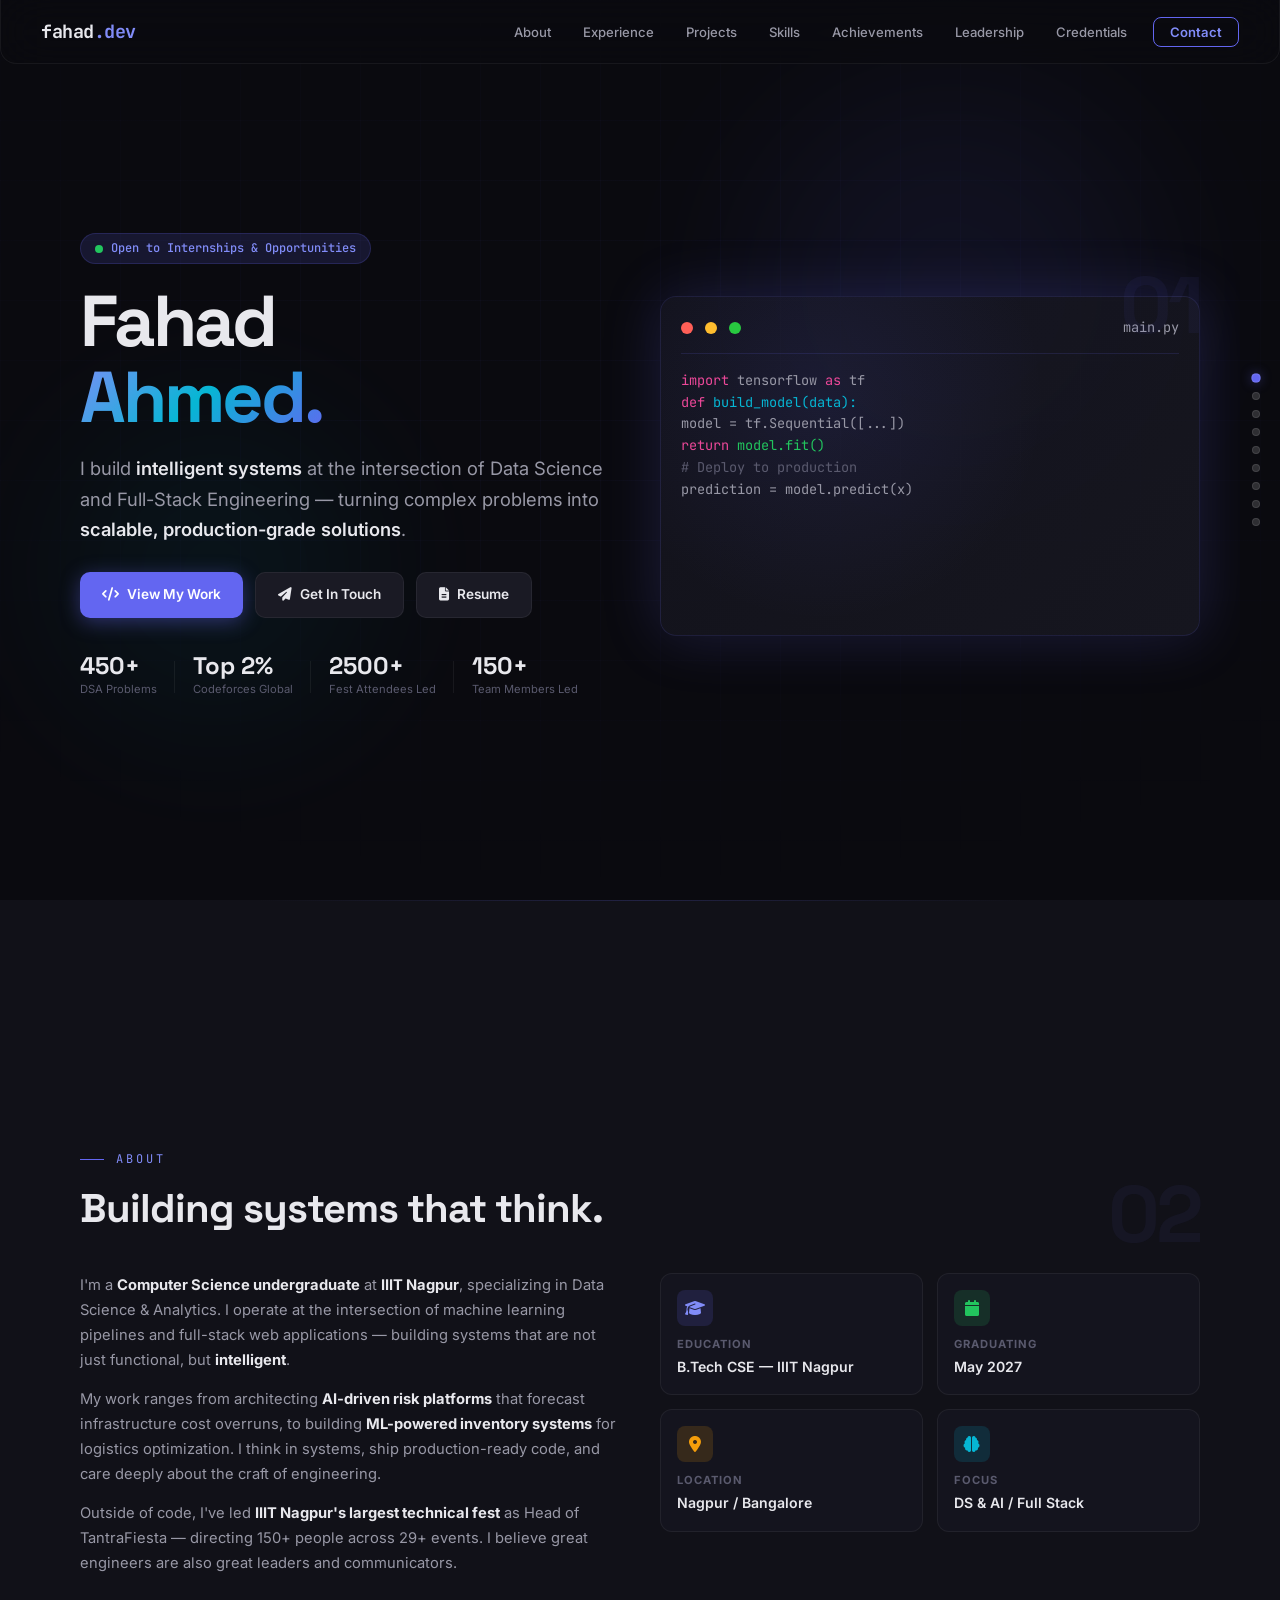
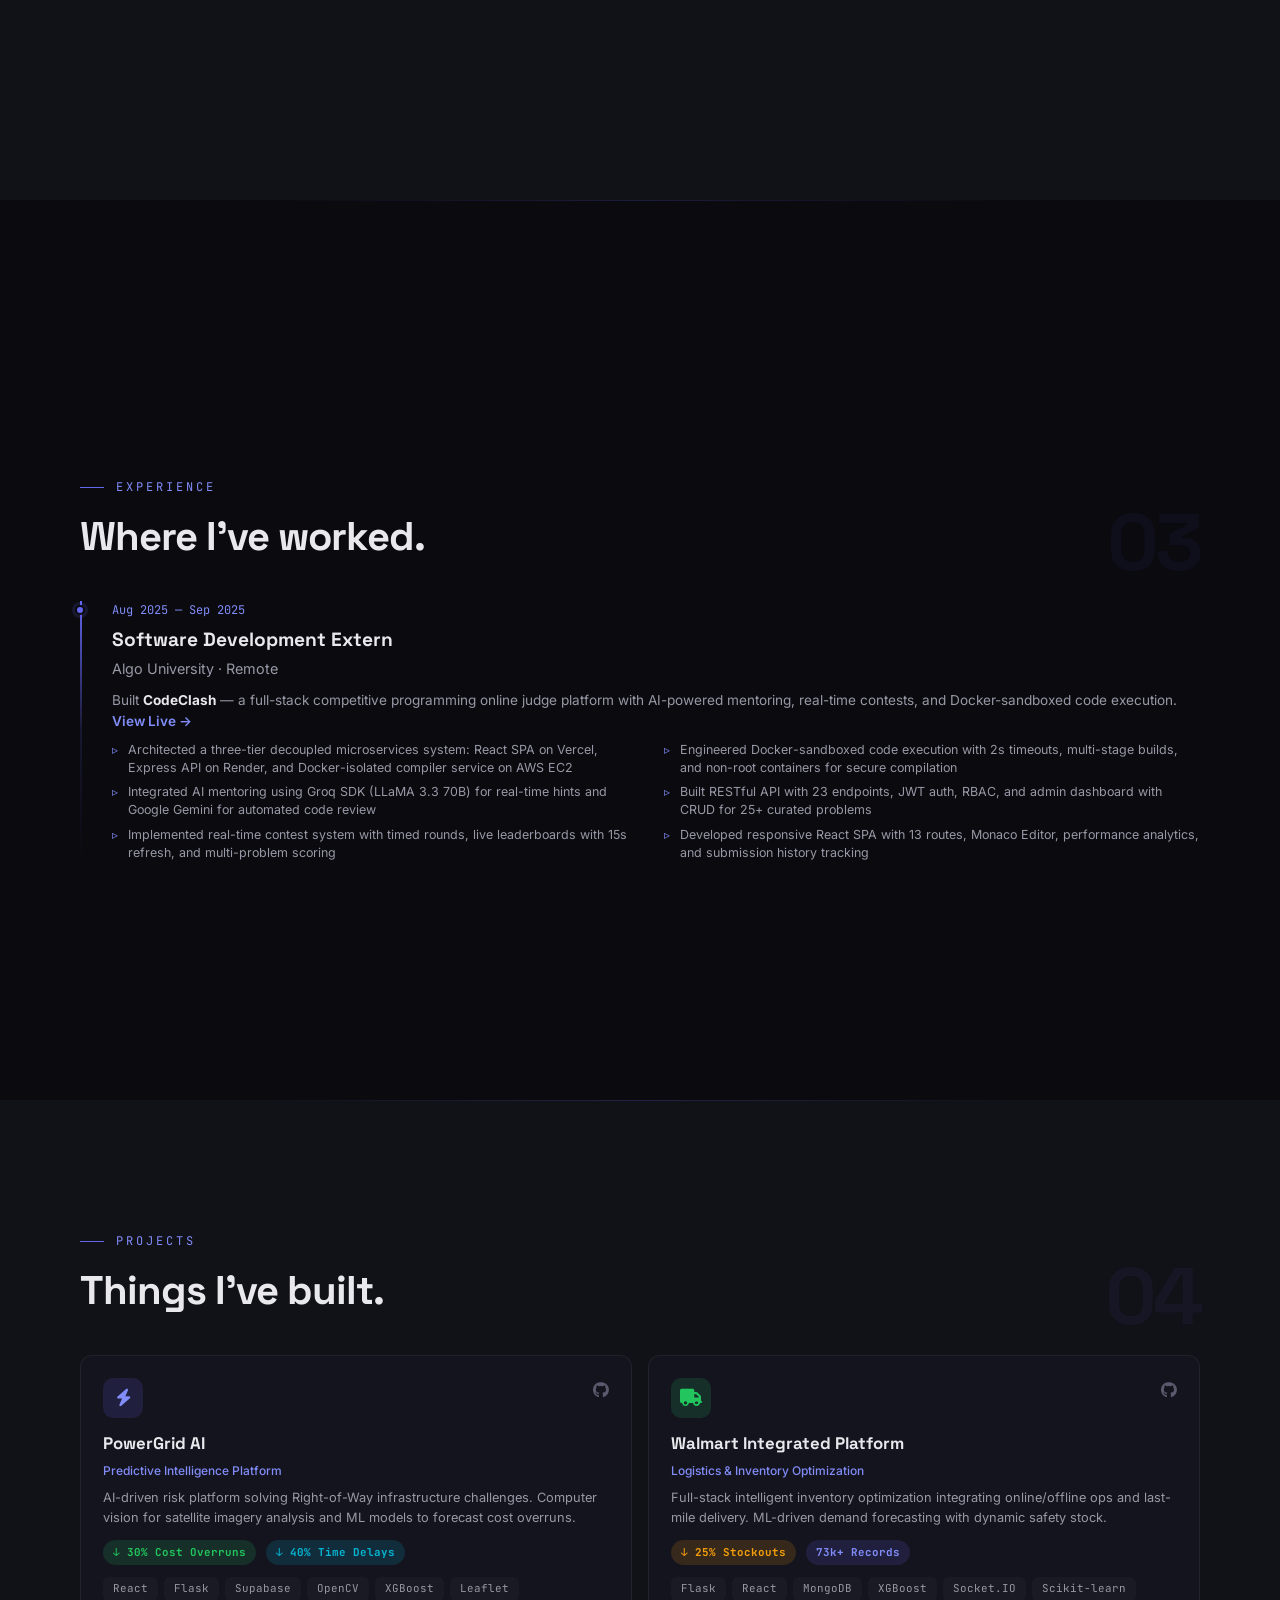
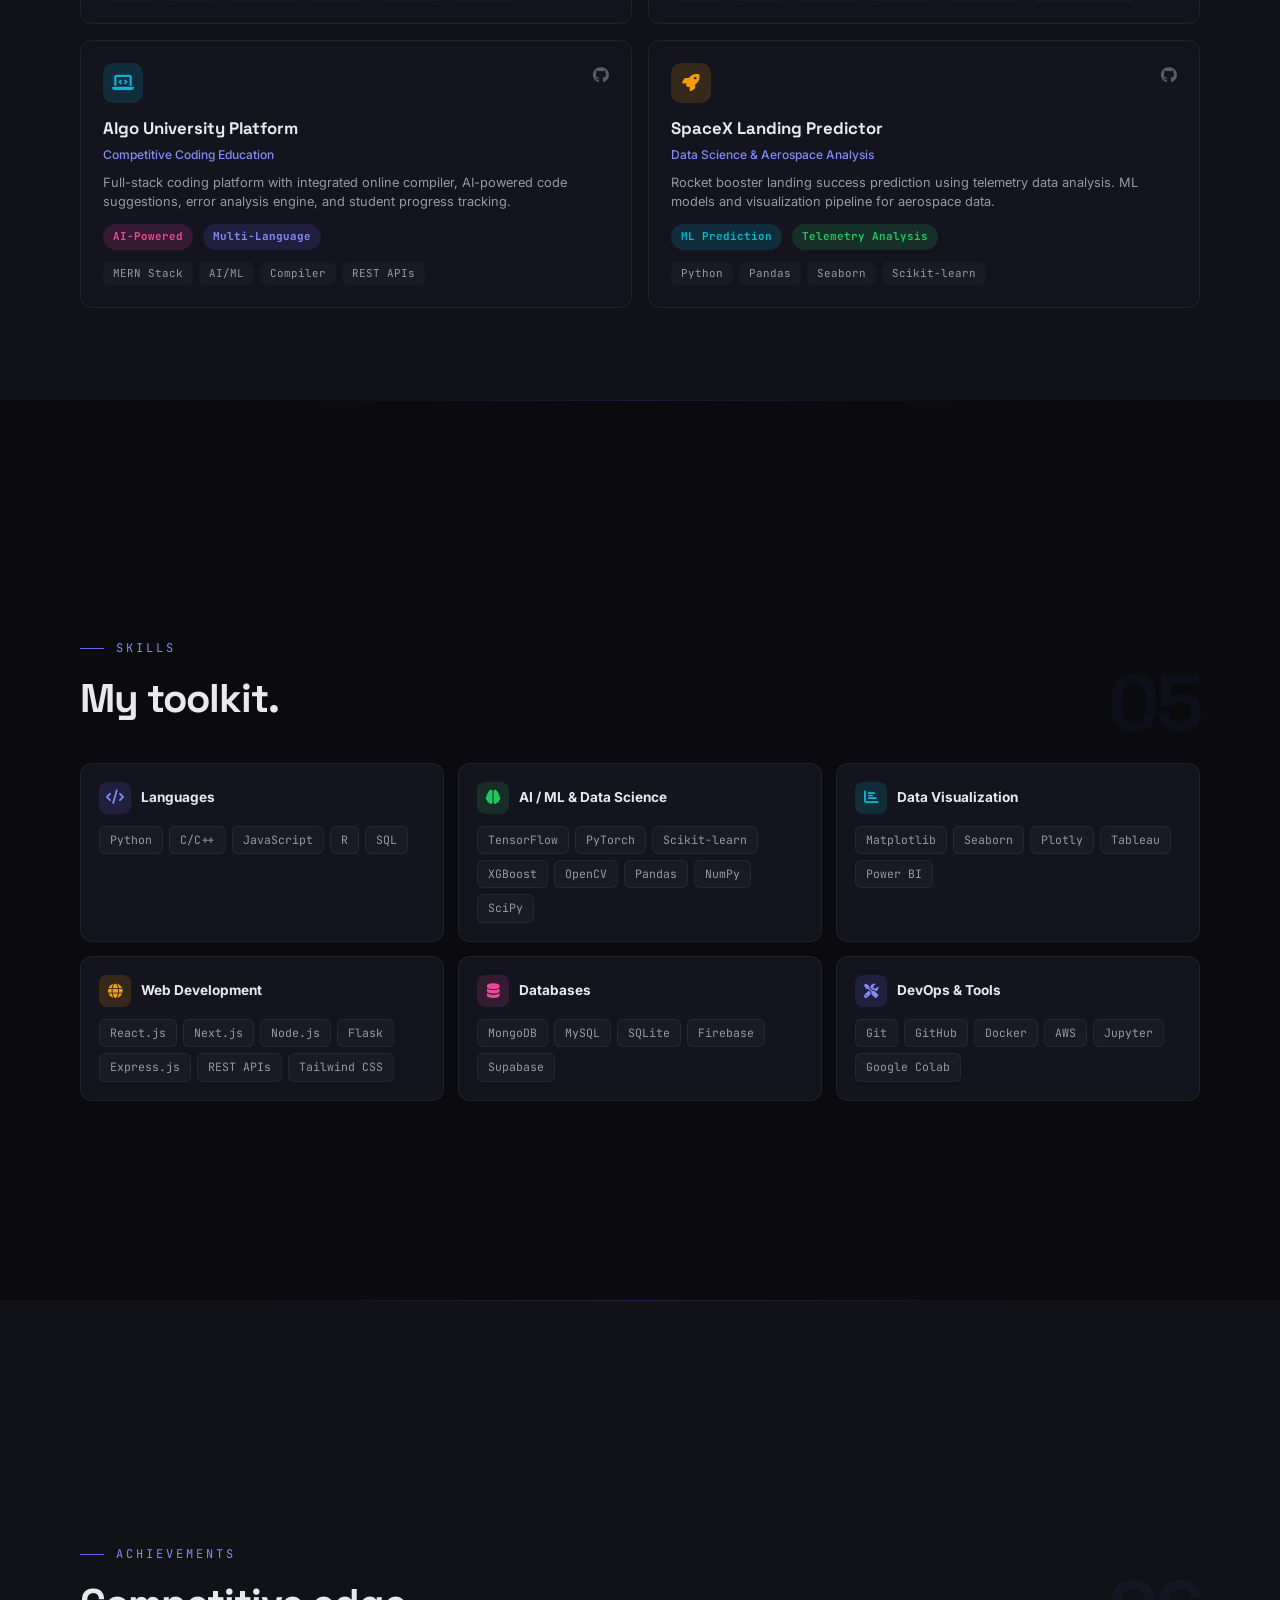
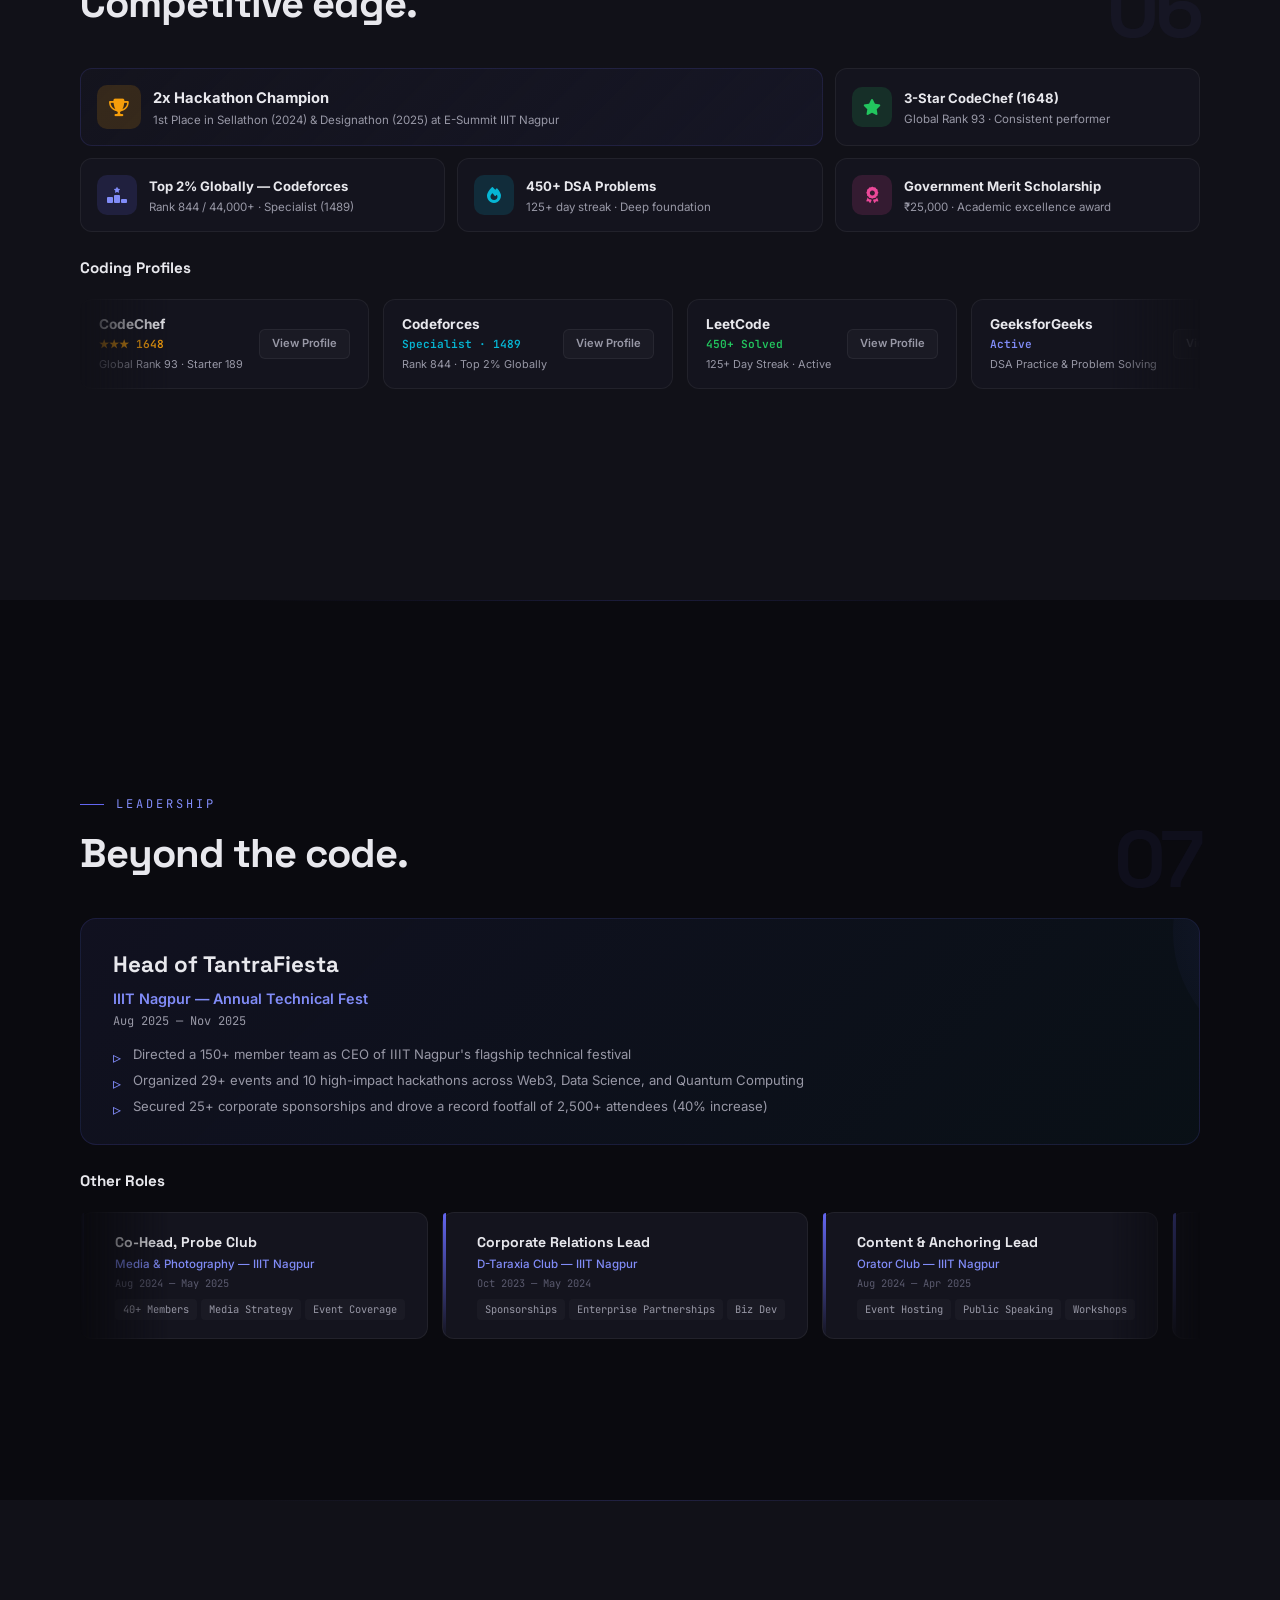
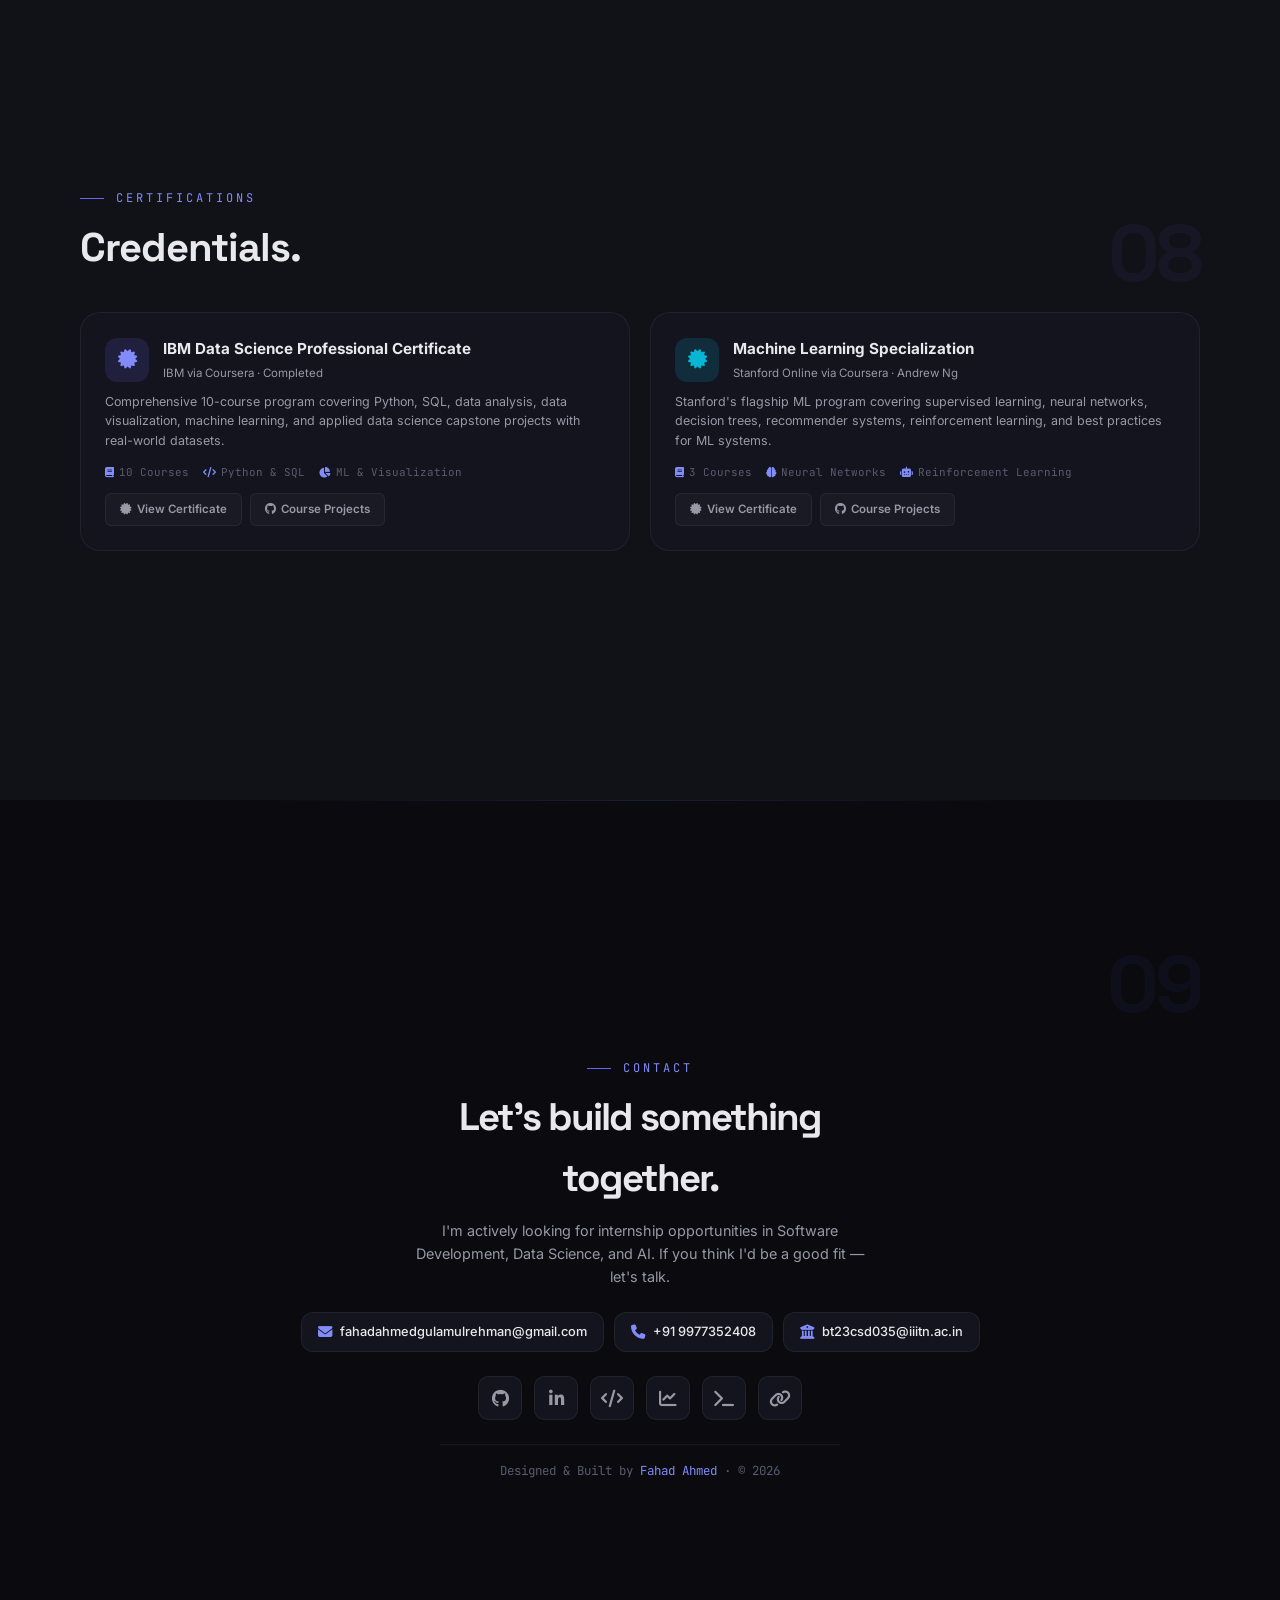
==== commit ac750612: "Full-screen card snap-scroll pages + navbar redesign with clear hierarchy - Convert all sections to " ====
--- a/index.html
+++ b/index.html
@@ -3,8 +3,8 @@
 <head>
     <meta charset="UTF-8">
     <meta name="viewport" content="width=device-width, initial-scale=1.0">
-    <title>Fahad Ahmed — Software Engineer & Data Scientist</title>
-    <meta name="description" content="Portfolio of Fahad Ahmed — Full Stack Developer, Data Scientist, and ML Engineer. IIIT Nagpur CSE '27.">
+    <title>Fahad Ahmed - Software Engineer & Data Scientist</title>
+    <meta name="description" content="Portfolio of Fahad Ahmed - Full Stack Developer, Data Scientist, and ML Engineer. IIIT Nagpur CSE '27.">
     <link rel="preconnect" href="https://fonts.googleapis.com">
     <link rel="preconnect" href="https://fonts.gstatic.com" crossorigin>
     <link href="https://fonts.googleapis.com/css2?family=Inter:wght@300;400;500;600;700;800;900&family=JetBrains+Mono:wght@400;500;600;700&family=Space+Grotesk:wght@400;500;600;700&display=swap" rel="stylesheet">
@@ -48,7 +48,6 @@
             scroll-behavior: smooth;
             scrollbar-width: thin;
             scrollbar-color: var(--accent) var(--bg-secondary);
-            scroll-snap-type: y mandatory;
         }
 
         body {
@@ -58,6 +57,10 @@
             line-height: 1.6;
             overflow-x: hidden;
             -webkit-font-smoothing: antialiased;
+            scroll-snap-type: y mandatory;
+            overflow-y: scroll;
+            height: 100vh;
+            height: 100dvh;
         }
 
         ::-webkit-scrollbar { width: 6px; }
@@ -164,12 +167,6 @@
             color: var(--accent);
             font-weight: 700;
             letter-spacing: 2px;
-            animation: countUp 2.4s ease-out forwards;
-        }
-
-        @keyframes countUp {
-            0% { content: '0%'; }
-            100% { content: '100%'; }
         }
 
         /* ===== NAVIGATION ===== */
@@ -182,12 +179,13 @@
             width: 100%;
             max-width: 1280px;
             padding: 0 40px;
-            height: 72px;
+            height: 64px;
             display: flex;
             align-items: center;
             justify-content: space-between;
-            background: rgba(10, 10, 15, 0.8);
-            backdrop-filter: blur(20px);
+            background: rgba(10, 10, 15, 0.6);
+            backdrop-filter: blur(24px);
+            -webkit-backdrop-filter: blur(24px);
             border-bottom: 1px solid var(--border);
             border-left: 1px solid var(--border);
             border-right: 1px solid var(--border);
@@ -195,44 +193,79 @@
             transition: all var(--transition);
         }
         nav.scrolled {
-            background: rgba(10, 10, 15, 0.95);
-            box-shadow: 0 4px 30px rgba(0,0,0,0.3);
+            background: rgba(10, 10, 15, 0.92);
+            box-shadow: 0 4px 30px rgba(0,0,0,0.4);
+            border-bottom-color: rgba(99, 102, 241, 0.1);
         }
         .nav-logo {
             font-family: var(--font-mono);
-            font-size: 1.2rem;
+            font-size: 1.15rem;
             font-weight: 700;
             color: var(--text-primary);
             text-decoration: none;
             letter-spacing: -0.5px;
         }
         .nav-logo span { color: var(--accent-light); }
+
         .nav-links {
             display: flex;
             align-items: center;
-            gap: 8px;
+            gap: 4px;
             list-style: none;
         }
         .nav-links a {
             color: var(--text-secondary);
             text-decoration: none;
-            font-size: 0.875rem;
+            font-size: 0.82rem;
             font-weight: 500;
-            padding: 8px 16px;
+            padding: 6px 14px;
             border-radius: 8px;
             transition: all var(--transition);
             position: relative;
         }
-        .nav-links a:hover, .nav-links a.active {
+        /* Underline indicator for active/hover */
+        .nav-links a::after {
+            content: '';
+            position: absolute;
+            bottom: 2px;
+            left: 50%;
+            transform: translateX(-50%);
+            width: 0;
+            height: 2px;
+            background: var(--accent);
+            border-radius: 1px;
+            transition: width 0.3s cubic-bezier(0.4, 0, 0.2, 1);
+        }
+        .nav-links a:hover {
             color: var(--text-primary);
-            background: var(--accent-dim);
-        }
+        }
+        .nav-links a:hover::after {
+            width: 60%;
+        }
+        .nav-links a.active {
+            color: var(--accent-light);
+        }
+        .nav-links a.active::after {
+            width: 60%;
+            background: var(--accent-light);
+        }
+        /* CTA button - distinct from nav links */
         .nav-cta {
+            border: 1px solid var(--accent) !important;
+            color: var(--accent-light) !important;
+            font-weight: 600 !important;
+            border-radius: 8px !important;
+            padding: 6px 16px !important;
+            margin-left: 8px;
+            transition: all var(--transition) !important;
+        }
+        .nav-cta::after { display: none !important; }
+        .nav-cta:hover {
             background: var(--accent) !important;
             color: white !important;
-            font-weight: 600 !important;
-        }
-        .nav-cta:hover { background: var(--accent-light) !important; transform: translateY(-1px); }
+            transform: translateY(-1px);
+            box-shadow: 0 4px 20px var(--accent-glow);
+        }
 
         .hamburger {
             display: none;
@@ -251,58 +284,71 @@
         .hamburger.active span:nth-child(2) { opacity: 0; }
         .hamburger.active span:nth-child(3) { transform: rotate(-45deg) translate(5px, -5px); }
 
-        /* ===== SECTION SEPARATORS ===== */
-        .section-divider {
-            position: relative;
-            height: 80px;
-            overflow: hidden;
-            background: linear-gradient(180deg, transparent, rgba(99,102,241,0.03), transparent);
-        }
-
-        .divider-line {
-            position: absolute;
-            width: 100%;
-            height: 1px;
-            top: 50%;
-            background: linear-gradient(90deg, transparent, var(--accent), transparent);
-            opacity: 0.3;
-        }
-
-        /* ===== SECTION BASE ===== */
-        section {
+        /* ===== PAGE / SECTION BASE ===== */
+        .page {
             scroll-snap-align: start;
             scroll-snap-stop: always;
-            min-height: 100vh;
-            padding: 120px 40px;
+            height: 100vh;
+            height: 100dvh;
+            width: 100%;
+            position: relative;
+            overflow: hidden;
+            display: flex;
+            align-items: center;
+            justify-content: center;
+        }
+        .page:nth-child(even) {
+            background: var(--bg-secondary);
+        }
+        .page:nth-child(odd) {
+            background: var(--bg-primary);
+        }
+
+        /* Thin accent line between pages */
+        .page + .page::before {
+            content: '';
+            position: absolute;
+            top: 0;
+            left: 50%;
+            transform: translateX(-50%);
+            width: 60%;
+            height: 1px;
+            background: linear-gradient(90deg, transparent, rgba(99,102,241,0.2), transparent);
+            z-index: 2;
+        }
+
+        .page-inner {
             max-width: 1200px;
-            margin: 0 auto;
+            width: 100%;
+            padding: 80px 40px 40px;
+            max-height: 100%;
+            overflow-y: auto;
+            overflow-x: hidden;
+            scrollbar-width: none;
             position: relative;
-            display: flex;
-            flex-direction: column;
-            justify-content: center;
-        }
-
-        section:nth-child(even) { background: var(--bg-secondary); }
+        }
+        .page-inner::-webkit-scrollbar { display: none; }
 
         .section-number {
             position: absolute;
             top: 80px;
             right: 40px;
             font-family: var(--font-heading);
-            font-size: 6rem;
+            font-size: 5rem;
             font-weight: 900;
-            color: rgba(99, 102, 241, 0.08);
+            color: rgba(99, 102, 241, 0.06);
             pointer-events: none;
             letter-spacing: -4px;
+            z-index: 1;
         }
 
         .section-label {
             font-family: var(--font-mono);
-            font-size: 0.8rem;
+            font-size: 0.75rem;
             color: var(--accent-light);
             text-transform: uppercase;
             letter-spacing: 3px;
-            margin-bottom: 12px;
+            margin-bottom: 8px;
             display: flex;
             align-items: center;
             gap: 12px;
@@ -314,18 +360,18 @@
         }
         .section-title {
             font-family: var(--font-heading);
-            font-size: clamp(2rem, 4vw, 3rem);
+            font-size: clamp(1.6rem, 3.5vw, 2.5rem);
             font-weight: 700;
             color: var(--text-primary);
-            margin-bottom: 48px;
+            margin-bottom: 32px;
             letter-spacing: -1px;
         }
 
         /* ===== REVEAL ANIMATIONS ===== */
         .reveal {
             opacity: 0;
-            transform: translateY(40px);
-            transition: opacity 0.8s cubic-bezier(0.16, 1, 0.3, 1), transform 0.8s cubic-bezier(0.16, 1, 0.3, 1);
+            transform: translateY(30px);
+            transition: opacity 0.7s cubic-bezier(0.16, 1, 0.3, 1), transform 0.7s cubic-bezier(0.16, 1, 0.3, 1);
         }
         .reveal.visible {
             opacity: 1;
@@ -337,13 +383,10 @@
         .reveal-delay-4 { transition-delay: 0.4s; }
 
         /* ===== HERO SECTION ===== */
-        #hero {
-            min-height: 100vh;
+        #hero .page-inner {
             display: flex;
             align-items: center;
             padding-top: 72px;
-            position: relative;
-            overflow: hidden;
         }
         .hero-grid-bg {
             position: absolute;
@@ -383,7 +426,7 @@
         .hero-wrapper {
             display: grid;
             grid-template-columns: 1fr 1fr;
-            gap: 60px;
+            gap: 40px;
             align-items: center;
             width: 100%;
         }
@@ -397,14 +440,14 @@
             display: inline-flex;
             align-items: center;
             gap: 8px;
-            padding: 6px 16px;
+            padding: 5px 14px;
             background: var(--accent-dim);
             border: 1px solid rgba(99,102,241,0.2);
             border-radius: 100px;
-            font-size: 0.8rem;
+            font-size: 0.75rem;
             font-weight: 500;
             color: var(--accent-light);
-            margin-bottom: 28px;
+            margin-bottom: 20px;
             font-family: var(--font-mono);
         }
         .hero-badge .pulse {
@@ -416,11 +459,11 @@
         @keyframes pulse { 0%, 100% { opacity: 1; } 50% { opacity: 0.4; } }
         .hero-name {
             font-family: var(--font-heading);
-            font-size: clamp(3rem, 7vw, 5.5rem);
+            font-size: clamp(2.5rem, 6vw, 4.5rem);
             font-weight: 900;
             line-height: 1.05;
             letter-spacing: -3px;
-            margin-bottom: 24px;
+            margin-bottom: 18px;
         }
         .hero-name .gradient {
             background: linear-gradient(135deg, var(--accent-light), var(--cyan), var(--accent));
@@ -429,11 +472,11 @@
             background-clip: text;
         }
         .hero-subtitle {
-            font-size: clamp(1.1rem, 2vw, 1.35rem);
+            font-size: clamp(0.95rem, 1.5vw, 1.15rem);
             color: var(--text-secondary);
-            line-height: 1.7;
-            max-width: 600px;
-            margin-bottom: 40px;
+            line-height: 1.65;
+            max-width: 550px;
+            margin-bottom: 28px;
         }
         .hero-subtitle strong {
             color: var(--text-primary);
@@ -441,17 +484,17 @@
         }
         .hero-actions {
             display: flex;
-            gap: 16px;
+            gap: 12px;
             flex-wrap: wrap;
-            margin-bottom: 56px;
+            margin-bottom: 36px;
         }
         .btn {
             display: inline-flex;
             align-items: center;
-            gap: 10px;
-            padding: 14px 28px;
+            gap: 8px;
+            padding: 11px 22px;
             border-radius: 10px;
-            font-size: 0.9rem;
+            font-size: 0.85rem;
             font-weight: 600;
             text-decoration: none;
             transition: all var(--transition);
@@ -491,7 +534,7 @@
         }
         .hero-stats {
             display: flex;
-            gap: 48px;
+            gap: 36px;
         }
         .hero-stat {
             position: relative;
@@ -499,36 +542,36 @@
         .hero-stat::after {
             content: '';
             position: absolute;
-            right: -24px;
+            right: -18px;
             top: 50%;
             transform: translateY(-50%);
             width: 1px;
-            height: 40px;
+            height: 32px;
             background: var(--border);
         }
         .hero-stat:last-child::after { display: none; }
         .hero-stat-value {
             font-family: var(--font-heading);
-            font-size: 1.8rem;
+            font-size: 1.5rem;
             font-weight: 800;
             color: var(--text-primary);
             line-height: 1;
         }
         .hero-stat-label {
-            font-size: 0.8rem;
+            font-size: 0.7rem;
             color: var(--text-muted);
-            margin-top: 4px;
+            margin-top: 3px;
         }
 
         /* Animated Code Editor Widget */
         .hero-code-widget {
             position: relative;
             width: 100%;
-            height: 380px;
+            height: 340px;
             background: linear-gradient(135deg, rgba(20, 20, 30, 0.8), rgba(25, 25, 35, 0.8));
             border: 1px solid var(--accent-dim);
             border-radius: 16px;
-            padding: 24px;
+            padding: 20px;
             overflow: hidden;
             animation: floatWidget 4s ease-in-out infinite;
             box-shadow: 0 0 60px rgba(99, 102, 241, 0.2);
@@ -536,7 +579,7 @@
 
         @keyframes floatWidget {
             0%, 100% { transform: translateY(0px) rotateX(0deg); }
-            50% { transform: translateY(-20px) rotateX(2deg); }
+            50% { transform: translateY(-15px) rotateX(2deg); }
         }
 
         .hero-code-widget::before {
@@ -551,8 +594,8 @@
             display: flex;
             align-items: center;
             gap: 12px;
-            margin-bottom: 20px;
-            padding-bottom: 16px;
+            margin-bottom: 16px;
+            padding-bottom: 14px;
             border-bottom: 1px solid var(--accent-dim);
             position: relative;
             z-index: 1;
@@ -577,12 +620,12 @@
 
         .code-content {
             font-family: var(--font-mono);
-            font-size: 0.9rem;
+            font-size: 0.85rem;
             line-height: 1.6;
             color: var(--text-secondary);
             position: relative;
             z-index: 1;
-            height: 280px;
+            height: 250px;
             overflow: hidden;
         }
 
@@ -614,23 +657,23 @@
         .about-grid {
             display: grid;
             grid-template-columns: 1fr 1fr;
-            gap: 60px;
+            gap: 40px;
             align-items: start;
         }
         .about-text p {
             color: var(--text-secondary);
-            margin-bottom: 20px;
-            font-size: 1.05rem;
-            line-height: 1.8;
+            margin-bottom: 14px;
+            font-size: 0.92rem;
+            line-height: 1.7;
         }
         .about-text strong { color: var(--text-primary); }
         .about-details {
             display: grid;
             grid-template-columns: 1fr 1fr;
-            gap: 20px;
+            gap: 14px;
         }
         .about-detail-card {
-            padding: 20px;
+            padding: 16px;
             background: var(--bg-card);
             border: 1px solid var(--border);
             border-radius: var(--radius);
@@ -639,34 +682,34 @@
         .about-detail-card:hover {
             border-color: var(--accent);
             background: var(--bg-card-hover);
-            transform: translateY(-4px);
+            transform: translateY(-3px);
         }
         .about-detail-card .icon {
-            width: 40px; height: 40px;
-            border-radius: 10px;
+            width: 36px; height: 36px;
+            border-radius: 8px;
             display: flex;
             align-items: center;
             justify-content: center;
-            font-size: 1.1rem;
-            margin-bottom: 12px;
+            font-size: 1rem;
+            margin-bottom: 10px;
         }
         .about-detail-card h4 {
-            font-size: 0.8rem;
+            font-size: 0.7rem;
             color: var(--text-muted);
             text-transform: uppercase;
             letter-spacing: 1px;
-            margin-bottom: 4px;
+            margin-bottom: 2px;
         }
         .about-detail-card p {
             color: var(--text-primary);
             font-weight: 600;
-            font-size: 0.95rem;
+            font-size: 0.88rem;
         }
 
         /* ===== EXPERIENCE ===== */
         .timeline {
             position: relative;
-            padding-left: 40px;
+            padding-left: 32px;
         }
         .timeline::before {
             content: '';
@@ -679,47 +722,60 @@
         }
         .timeline-item {
             position: relative;
-            padding-bottom: 48px;
-        }
-        .timeline-item:last-child { padding-bottom: 0; }
+        }
         .timeline-dot {
             position: absolute;
-            left: -45px;
-            top: 6px;
-            width: 12px; height: 12px;
+            left: -37px;
+            top: 4px;
+            width: 10px; height: 10px;
             border-radius: 50%;
             background: var(--accent);
-            border: 3px solid var(--bg-primary);
+            border: 2px solid var(--bg-primary);
             box-shadow: 0 0 0 3px var(--accent-dim);
         }
         .timeline-date {
             font-family: var(--font-mono);
-            font-size: 0.8rem;
+            font-size: 0.75rem;
             color: var(--accent-light);
-            margin-bottom: 8px;
+            margin-bottom: 4px;
         }
         .timeline-item h3 {
             font-family: var(--font-heading);
-            font-size: 1.4rem;
+            font-size: 1.2rem;
             font-weight: 700;
-            margin-bottom: 4px;
+            margin-bottom: 2px;
         }
         .timeline-item .company {
             color: var(--text-secondary);
-            font-size: 1rem;
-            margin-bottom: 16px;
+            font-size: 0.9rem;
+            margin-bottom: 10px;
+        }
+        .timeline-item .exp-desc {
+            color: var(--text-secondary);
+            font-size: 0.85rem;
+            margin-bottom: 10px;
+            line-height: 1.5;
+        }
+        .timeline-item .exp-desc strong {
+            color: var(--text-primary);
+        }
+        .timeline-item .exp-desc a {
+            color: var(--accent-light);
+            text-decoration: none;
+            font-weight: 600;
         }
         .timeline-item ul {
             list-style: none;
-            display: flex;
-            flex-direction: column;
-            gap: 10px;
+            display: grid;
+            grid-template-columns: 1fr 1fr;
+            gap: 6px 16px;
         }
         .timeline-item li {
             color: var(--text-secondary);
-            font-size: 0.95rem;
-            padding-left: 20px;
+            font-size: 0.78rem;
+            padding-left: 16px;
             position: relative;
+            line-height: 1.45;
         }
         .timeline-item li::before {
             content: '▹';
@@ -731,14 +787,14 @@
         /* ===== PROJECTS ===== */
         .projects-grid {
             display: grid;
-            grid-template-columns: repeat(auto-fit, minmax(360px, 1fr));
-            gap: 24px;
+            grid-template-columns: repeat(2, 1fr);
+            gap: 16px;
         }
         .project-card {
             background: var(--bg-card);
             border: 1px solid var(--border);
-            border-radius: var(--radius-lg);
-            padding: 32px;
+            border-radius: var(--radius);
+            padding: 22px;
             transition: all 0.4s cubic-bezier(0.16, 1, 0.3, 1);
             position: relative;
             overflow: hidden;
@@ -747,78 +803,78 @@
             content: '';
             position: absolute;
             top: 0; left: 0; right: 0;
-            height: 3px;
+            height: 2px;
             background: linear-gradient(90deg, var(--accent), var(--cyan));
             opacity: 0;
             transition: opacity var(--transition);
         }
         .project-card:hover {
             border-color: var(--accent);
-            transform: translateY(-8px);
-            box-shadow: 0 20px 60px rgba(0,0,0,0.3);
+            transform: translateY(-4px);
+            box-shadow: 0 12px 40px rgba(0,0,0,0.3);
         }
         .project-card:hover::before { opacity: 1; }
         .project-header {
             display: flex;
             justify-content: space-between;
             align-items: flex-start;
-            margin-bottom: 20px;
+            margin-bottom: 12px;
         }
         .project-icon {
-            width: 48px; height: 48px;
-            border-radius: 12px;
+            width: 40px; height: 40px;
+            border-radius: 10px;
             display: flex;
             align-items: center;
             justify-content: center;
-            font-size: 1.3rem;
-        }
-        .project-links { display: flex; gap: 12px; }
+            font-size: 1.1rem;
+        }
+        .project-links { display: flex; gap: 10px; }
         .project-links a {
             color: var(--text-muted);
-            font-size: 1.1rem;
+            font-size: 1rem;
             transition: all var(--transition);
         }
         .project-links a:hover { color: var(--accent-light); transform: translateY(-2px); }
         .project-card h3 {
             font-family: var(--font-heading);
-            font-size: 1.3rem;
+            font-size: 1.05rem;
             font-weight: 700;
-            margin-bottom: 8px;
+            margin-bottom: 4px;
         }
         .project-card .subtitle {
-            font-size: 0.85rem;
+            font-size: 0.75rem;
             color: var(--accent-light);
             font-weight: 500;
-            margin-bottom: 14px;
+            margin-bottom: 8px;
         }
         .project-card p {
             color: var(--text-secondary);
-            font-size: 0.9rem;
-            line-height: 1.7;
-            margin-bottom: 20px;
+            font-size: 0.8rem;
+            line-height: 1.55;
+            margin-bottom: 12px;
         }
         .project-impact {
             display: flex;
-            gap: 16px;
-            margin-bottom: 20px;
+            gap: 10px;
+            margin-bottom: 12px;
         }
         .impact-badge {
-            padding: 6px 14px;
+            padding: 4px 10px;
             border-radius: 100px;
-            font-size: 0.75rem;
+            font-size: 0.68rem;
             font-weight: 700;
             font-family: var(--font-mono);
         }
         .project-tags {
             display: flex;
             flex-wrap: wrap;
-            gap: 8px;
+            gap: 6px;
         }
         .project-tags span {
-            padding: 4px 12px;
+            padding: 3px 10px;
             background: var(--bg-tertiary);
             border-radius: 6px;
-            font-size: 0.75rem;
+            font-size: 0.68rem;
             color: var(--text-secondary);
             font-family: var(--font-mono);
         }
@@ -826,49 +882,49 @@
         /* ===== SKILLS ===== */
         .skills-container {
             display: grid;
-            grid-template-columns: repeat(auto-fit, minmax(300px, 1fr));
-            gap: 24px;
+            grid-template-columns: repeat(3, 1fr);
+            gap: 14px;
         }
         .skill-category {
             background: var(--bg-card);
             border: 1px solid var(--border);
-            border-radius: var(--radius-lg);
-            padding: 28px;
+            border-radius: var(--radius);
+            padding: 18px;
             transition: all var(--transition);
         }
         .skill-category:hover {
             border-color: var(--border-hover);
-            transform: translateY(-4px);
+            transform: translateY(-3px);
         }
         .skill-category-header {
             display: flex;
             align-items: center;
-            gap: 12px;
-            margin-bottom: 20px;
+            gap: 10px;
+            margin-bottom: 12px;
         }
         .skill-category-icon {
-            width: 40px; height: 40px;
-            border-radius: 10px;
+            width: 32px; height: 32px;
+            border-radius: 8px;
             display: flex;
             align-items: center;
             justify-content: center;
-            font-size: 1.1rem;
+            font-size: 0.9rem;
         }
         .skill-category h3 {
-            font-size: 1rem;
+            font-size: 0.85rem;
             font-weight: 700;
         }
         .skill-items {
             display: flex;
             flex-wrap: wrap;
-            gap: 8px;
+            gap: 6px;
         }
         .skill-item {
-            padding: 6px 14px;
+            padding: 4px 10px;
             background: var(--bg-tertiary);
             border: 1px solid var(--border);
-            border-radius: 8px;
-            font-size: 0.8rem;
+            border-radius: 6px;
+            font-size: 0.72rem;
             color: var(--text-secondary);
             font-family: var(--font-mono);
             transition: all var(--transition);
@@ -880,38 +936,38 @@
         }
 
         /* ===== ACHIEVEMENTS ===== */
-        /* ===== ACHIEVEMENTS - UNIFORM GRID ===== */
         .achievements-grid {
             display: grid;
             grid-template-columns: repeat(3, 1fr);
-            gap: 16px;
+            gap: 12px;
+            margin-bottom: 24px;
         }
         .achievements-grid .ach-card {
             background: var(--bg-card);
             border: 1px solid var(--border);
             border-radius: var(--radius);
-            padding: 24px;
-            display: flex;
-            gap: 16px;
+            padding: 16px;
+            display: flex;
+            gap: 12px;
             align-items: center;
             transition: all var(--transition);
         }
         .achievements-grid .ach-card:hover {
             border-color: var(--accent);
-            transform: translateY(-4px);
-            box-shadow: 0 8px 30px rgba(0,0,0,0.2);
+            transform: translateY(-3px);
+            box-shadow: 0 6px 20px rgba(0,0,0,0.2);
         }
         .achievements-grid .ach-card .ach-icon {
-            width: 48px; height: 48px; min-width: 48px;
-            border-radius: 12px;
+            width: 40px; height: 40px; min-width: 40px;
+            border-radius: 10px;
             display: flex; align-items: center; justify-content: center;
-            font-size: 1.2rem;
+            font-size: 1rem;
         }
         .achievements-grid .ach-card h4 {
-            font-size: 0.95rem; font-weight: 700; color: var(--text-primary); margin-bottom: 3px;
+            font-size: 0.82rem; font-weight: 700; color: var(--text-primary); margin-bottom: 2px;
         }
         .achievements-grid .ach-card p {
-            color: var(--text-secondary); font-size: 0.8rem; line-height: 1.5;
+            color: var(--text-secondary); font-size: 0.72rem; line-height: 1.4;
         }
         .achievements-grid .ach-card.featured {
             grid-column: span 2;
@@ -919,17 +975,15 @@
             border-color: rgba(99,102,241,0.15);
         }
         .achievements-grid .ach-card.featured .ach-icon {
-            width: 56px; height: 56px; min-width: 56px; font-size: 1.4rem;
-        }
-        .achievements-grid .ach-card.featured h4 { font-size: 1.1rem; }
-        .achievements-grid .ach-card.featured p { font-size: 0.85rem; }
+            width: 44px; height: 44px; min-width: 44px; font-size: 1.1rem;
+        }
+        .achievements-grid .ach-card.featured h4 { font-size: 0.92rem; }
 
         /* ===== CODING PROFILES - MARQUEE CAROUSEL ===== */
-        .profiles-section { margin-top: 40px; }
         .profiles-section h3 {
             font-family: var(--font-heading);
-            font-size: 1.1rem;
-            margin-bottom: 20px;
+            font-size: 0.95rem;
+            margin-bottom: 12px;
             color: var(--text-primary);
         }
         .marquee-wrapper {
@@ -937,13 +991,13 @@
             overflow-x: clip;
             position: relative;
             width: 100%;
-            padding: 8px 0;
+            padding: 6px 0;
             mask-image: linear-gradient(90deg, transparent 0%, black 8%, black 92%, transparent 100%);
             -webkit-mask-image: linear-gradient(90deg, transparent 0%, black 8%, black 92%, transparent 100%);
         }
         .marquee-track {
             display: flex;
-            gap: 20px;
+            gap: 14px;
             width: max-content;
             animation: marquee 25s linear infinite;
         }
@@ -958,49 +1012,49 @@
             background: var(--bg-card);
             border: 1px solid var(--border);
             border-radius: var(--radius);
-            padding: 20px 24px;
+            padding: 14px 18px;
             text-decoration: none;
             transition: all var(--transition);
             display: flex;
             align-items: center;
-            gap: 20px;
-            min-width: 280px;
+            gap: 16px;
+            min-width: 250px;
             flex-shrink: 0;
         }
         .profile-card:hover {
             border-color: var(--accent);
-            transform: translateY(-4px);
-            box-shadow: 0 8px 30px rgba(0,0,0,0.25);
+            transform: translateY(-3px);
+            box-shadow: 0 6px 24px rgba(0,0,0,0.25);
         }
         .profile-info {
             flex: 1;
         }
         .profile-card .platform {
             font-weight: 700;
-            font-size: 0.95rem;
+            font-size: 0.85rem;
             color: var(--text-primary);
             display: block;
         }
         .profile-card .rating {
             font-family: var(--font-mono);
-            font-size: 0.75rem;
+            font-size: 0.7rem;
             font-weight: 600;
             display: block;
-            margin-top: 2px;
+            margin-top: 1px;
         }
         .profile-card .detail {
-            font-size: 0.75rem;
+            font-size: 0.68rem;
             color: var(--text-secondary);
             display: block;
-            margin-top: 4px;
+            margin-top: 2px;
         }
         .profile-btn {
-            padding: 6px 14px;
-            border-radius: 8px;
+            padding: 5px 12px;
+            border-radius: 6px;
             background: var(--bg-tertiary);
             border: 1px solid var(--border);
             color: var(--text-secondary);
-            font-size: 0.75rem;
+            font-size: 0.7rem;
             font-weight: 600;
             text-decoration: none;
             transition: all var(--transition);
@@ -1030,11 +1084,11 @@
 
         /* ===== LEADERSHIP ===== */
         .leadership-featured {
-            background: linear-gradient(135deg, rgba(99, 102, 241, 0.1), rgba(6, 182, 212, 0.05));
-            border: 1px solid rgba(99, 102, 241, 0.2);
-            border-radius: 20px;
-            padding: 48px;
-            margin-bottom: 40px;
+            background: linear-gradient(135deg, rgba(99, 102, 241, 0.08), rgba(6, 182, 212, 0.04));
+            border: 1px solid rgba(99, 102, 241, 0.15);
+            border-radius: 16px;
+            padding: 28px 32px;
+            margin-bottom: 24px;
             position: relative;
             overflow: hidden;
             transition: all var(--transition);
@@ -1045,23 +1099,23 @@
             position: absolute;
             top: -50%;
             right: -20%;
-            width: 300px;
-            height: 300px;
-            background: radial-gradient(circle, rgba(99, 102, 241, 0.15), transparent);
+            width: 250px;
+            height: 250px;
+            background: radial-gradient(circle, rgba(99, 102, 241, 0.12), transparent);
             border-radius: 50%;
         }
 
         .leadership-featured:hover {
-            transform: translateY(-4px);
-            border-color: rgba(99, 102, 241, 0.4);
-            box-shadow: 0 20px 60px rgba(99, 102, 241, 0.1);
+            transform: translateY(-3px);
+            border-color: rgba(99, 102, 241, 0.35);
+            box-shadow: 0 12px 40px rgba(99, 102, 241, 0.08);
         }
 
         .leadership-featured .role {
             font-family: var(--font-heading);
-            font-size: 1.8rem;
+            font-size: 1.4rem;
             font-weight: 800;
-            margin-bottom: 8px;
+            margin-bottom: 4px;
             color: var(--text-primary);
             position: relative;
             z-index: 1;
@@ -1069,18 +1123,18 @@
 
         .leadership-featured .org {
             color: var(--accent-light);
-            font-size: 1rem;
+            font-size: 0.9rem;
             font-weight: 600;
-            margin-bottom: 4px;
+            margin-bottom: 2px;
             position: relative;
             z-index: 1;
         }
 
         .leadership-featured .period {
             font-family: var(--font-mono);
-            font-size: 0.85rem;
+            font-size: 0.75rem;
             color: var(--text-secondary);
-            margin-bottom: 24px;
+            margin-bottom: 14px;
             position: relative;
             z-index: 1;
         }
@@ -1089,17 +1143,17 @@
             list-style: none;
             display: flex;
             flex-direction: column;
-            gap: 12px;
+            gap: 6px;
             position: relative;
             z-index: 1;
         }
 
         .leadership-featured li {
             color: var(--text-secondary);
-            font-size: 0.95rem;
-            padding-left: 24px;
+            font-size: 0.82rem;
+            padding-left: 20px;
             position: relative;
-            line-height: 1.6;
+            line-height: 1.5;
         }
 
         .leadership-featured li::before {
@@ -1107,15 +1161,14 @@
             position: absolute;
             left: 0;
             color: var(--accent-light);
-            font-size: 1.2rem;
+            font-size: 1rem;
         }
 
         /* Leadership other roles - marquee carousel */
-        .leadership-marquee-section { margin-top: 32px; }
         .leadership-marquee-section h3 {
             font-family: var(--font-heading);
-            font-size: 1.1rem;
-            margin-bottom: 20px;
+            font-size: 0.95rem;
+            margin-bottom: 12px;
             color: var(--text-primary);
         }
         .leadership-marquee .marquee-track {
@@ -1125,12 +1178,12 @@
             background: var(--bg-card);
             border: 1px solid var(--border);
             border-radius: var(--radius);
-            padding: 24px 28px;
-            min-width: 300px;
+            padding: 18px 22px;
+            min-width: 270px;
             flex-shrink: 0;
             transition: all var(--transition);
             position: relative;
-            padding-left: 40px;
+            padding-left: 34px;
         }
         .lead-card::before {
             content: '';
@@ -1142,54 +1195,53 @@
         }
         .lead-card:hover {
             border-color: var(--accent);
-            transform: translateY(-4px);
-            box-shadow: 0 8px 30px rgba(0,0,0,0.25);
+            transform: translateY(-3px);
+            box-shadow: 0 6px 24px rgba(0,0,0,0.25);
         }
         .lead-card .role {
             font-family: var(--font-heading);
-            font-size: 1rem;
+            font-size: 0.88rem;
             font-weight: 700;
-            margin-bottom: 4px;
+            margin-bottom: 2px;
             color: var(--text-primary);
         }
         .lead-card .org {
             color: var(--accent-light);
-            font-size: 0.8rem;
+            font-size: 0.72rem;
             font-weight: 500;
-            margin-bottom: 2px;
+            margin-bottom: 1px;
         }
         .lead-card .period {
             font-family: var(--font-mono);
-            font-size: 0.7rem;
+            font-size: 0.65rem;
             color: var(--text-muted);
-            margin-bottom: 12px;
+            margin-bottom: 8px;
         }
         .lead-card .highlights {
             display: flex;
             flex-wrap: wrap;
-            gap: 6px;
+            gap: 4px;
         }
         .lead-card .highlights span {
-            padding: 3px 10px;
+            padding: 2px 8px;
             background: var(--bg-tertiary);
-            border-radius: 6px;
-            font-size: 0.7rem;
+            border-radius: 4px;
+            font-size: 0.65rem;
             color: var(--text-secondary);
             font-family: var(--font-mono);
         }
-        /* (old leadership card li removed - now using tag chips) */
 
         /* ===== CERTIFICATIONS ===== */
         .certs-grid {
             display: grid;
-            grid-template-columns: repeat(auto-fit, minmax(480px, 1fr));
-            gap: 24px;
+            grid-template-columns: repeat(2, 1fr);
+            gap: 20px;
         }
         .cert-card {
             background: var(--bg-card);
             border: 1px solid var(--border);
             border-radius: var(--radius-lg);
-            padding: 32px;
+            padding: 24px;
             text-decoration: none;
             transition: all var(--transition);
             display: flex;
@@ -1209,59 +1261,59 @@
         }
         .cert-card:hover {
             border-color: var(--accent);
-            transform: translateY(-6px);
-            box-shadow: 0 16px 50px rgba(0,0,0,0.25);
+            transform: translateY(-4px);
+            box-shadow: 0 12px 40px rgba(0,0,0,0.25);
         }
         .cert-card:hover::before { opacity: 1; }
         .cert-header {
             display: flex;
             align-items: center;
-            gap: 16px;
-            margin-bottom: 14px;
+            gap: 14px;
+            margin-bottom: 10px;
         }
         .cert-icon {
-            width: 52px; height: 52px;
-            min-width: 52px;
-            border-radius: 14px;
+            width: 44px; height: 44px;
+            min-width: 44px;
+            border-radius: 12px;
             display: flex;
             align-items: center;
             justify-content: center;
-            font-size: 1.4rem;
+            font-size: 1.2rem;
         }
         .cert-card h4 {
-            font-size: 1.05rem;
+            font-size: 0.95rem;
             font-weight: 700;
             color: var(--text-primary);
-            margin-bottom: 3px;
+            margin-bottom: 2px;
         }
         .cert-card .issuer {
-            font-size: 0.8rem;
+            font-size: 0.72rem;
             color: var(--text-secondary);
         }
         .cert-card .cert-desc {
             color: var(--text-secondary);
-            font-size: 0.85rem;
-            line-height: 1.65;
-            margin-bottom: 20px;
+            font-size: 0.78rem;
+            line-height: 1.55;
+            margin-bottom: 14px;
         }
         .cert-actions {
             display: flex;
-            gap: 10px;
+            gap: 8px;
             margin-top: auto;
         }
         .cert-btn {
-            padding: 8px 16px;
-            border-radius: 8px;
+            padding: 6px 14px;
+            border-radius: 6px;
             background: var(--bg-tertiary);
             border: 1px solid var(--border);
             color: var(--text-secondary);
-            font-size: 0.78rem;
+            font-size: 0.72rem;
             font-weight: 600;
             text-decoration: none;
             transition: all var(--transition);
             display: inline-flex;
             align-items: center;
-            gap: 6px;
+            gap: 5px;
             position: relative;
             overflow: hidden;
         }
@@ -1286,61 +1338,63 @@
         }
         .cert-stats {
             display: flex;
-            gap: 20px;
-            margin-bottom: 18px;
+            gap: 14px;
+            margin-bottom: 12px;
         }
         .cert-stat {
             display: flex;
             align-items: center;
-            gap: 6px;
-            font-size: 0.75rem;
+            gap: 5px;
+            font-size: 0.68rem;
             color: var(--text-muted);
             font-family: var(--font-mono);
         }
-        .cert-stat i { color: var(--accent-light); font-size: 0.7rem; }
+        .cert-stat i { color: var(--accent-light); font-size: 0.65rem; }
 
         /* ===== CONTACT ===== */
         #contact {
             text-align: center;
-            min-height: 100vh;
+        }
+        #contact .page-inner {
             display: flex;
             flex-direction: column;
             align-items: center;
             justify-content: center;
-            padding: 80px 40px 60px;
+            min-height: calc(100vh - 80px);
+            min-height: calc(100dvh - 80px);
         }
         .contact-heading {
             font-family: var(--font-heading);
-            font-size: clamp(1.8rem, 4vw, 2.8rem);
+            font-size: clamp(1.6rem, 3.5vw, 2.4rem);
             font-weight: 800;
             letter-spacing: -2px;
-            margin-bottom: 12px;
+            margin-bottom: 10px;
         }
         .contact-sub {
             color: var(--text-secondary);
-            font-size: 1rem;
-            max-width: 480px;
-            margin: 0 auto 28px;
+            font-size: 0.9rem;
+            max-width: 460px;
+            margin: 0 auto 24px;
             line-height: 1.6;
         }
         .contact-links {
             display: flex;
             justify-content: center;
-            gap: 12px;
+            gap: 10px;
             flex-wrap: wrap;
-            margin-bottom: 28px;
+            margin-bottom: 24px;
         }
         .contact-link {
             display: flex;
             align-items: center;
             gap: 8px;
-            padding: 10px 18px;
+            padding: 9px 16px;
             background: var(--bg-card);
             border: 1px solid var(--border);
             border-radius: var(--radius);
             color: var(--text-primary);
             text-decoration: none;
-            font-size: 0.85rem;
+            font-size: 0.8rem;
             font-weight: 500;
             transition: all var(--transition);
         }
@@ -1349,15 +1403,16 @@
             transform: translateY(-3px);
             box-shadow: 0 8px 24px rgba(0,0,0,0.2);
         }
-        .contact-link i { color: var(--accent-light); font-size: 1rem; }
+        .contact-link i { color: var(--accent-light); font-size: 0.9rem; }
         .contact-social {
             display: flex;
             justify-content: center;
-            gap: 16px;
+            gap: 12px;
+            margin-bottom: 24px;
         }
         .social-icon {
-            width: 48px; height: 48px;
-            border-radius: 12px;
+            width: 44px; height: 44px;
+            border-radius: 10px;
             background: var(--bg-card);
             border: 1px solid var(--border);
             display: flex;
@@ -1365,27 +1420,27 @@
             justify-content: center;
             color: var(--text-secondary);
             text-decoration: none;
-            font-size: 1.2rem;
+            font-size: 1.1rem;
             transition: all var(--transition);
         }
         .social-icon:hover {
             border-color: var(--accent);
             color: var(--accent-light);
-            transform: translateY(-4px);
-        }
-
-        /* ===== FOOTER ===== */
-        footer {
-            padding: 24px 40px;
-            text-align: center;
-            border-top: 1px solid var(--border);
-        }
-        footer p {
-            font-size: 0.85rem;
+            transform: translateY(-3px);
+        }
+
+        /* ===== FOOTER (inside contact) ===== */
+        .footer-text {
+            font-size: 0.78rem;
             color: var(--text-muted);
             font-family: var(--font-mono);
-        }
-        footer a {
+            padding-top: 16px;
+            border-top: 1px solid var(--border);
+            width: 100%;
+            max-width: 400px;
+            text-align: center;
+        }
+        .footer-text a {
             color: var(--accent-light);
             text-decoration: none;
         }
@@ -1409,7 +1464,7 @@
             flex-direction: column;
             align-items: center;
             justify-content: center;
-            gap: 24px;
+            gap: 20px;
             opacity: 0;
             visibility: hidden;
             transition: all 0.4s ease;
@@ -1418,63 +1473,88 @@
         .mobile-nav a {
             color: var(--text-primary);
             text-decoration: none;
-            font-size: 1.5rem;
+            font-size: 1.3rem;
             font-weight: 600;
             font-family: var(--font-heading);
             transition: all var(--transition);
+            position: relative;
         }
         .mobile-nav a:hover { color: var(--accent-light); }
+        .mobile-nav a.active { color: var(--accent-light); }
 
         /* ===== RESPONSIVE ===== */
         @media (max-width: 1200px) {
             .hero-wrapper {
                 grid-template-columns: 1fr;
             }
-
             .hero-code-widget {
-                height: 320px;
+                display: none;
             }
         }
 
         @media (max-width: 900px) {
-            section {
-                padding: 80px 24px;
-                min-height: auto;
+            .page-inner {
+                padding: 72px 24px 24px;
             }
 
             .section-number {
                 font-size: 3rem;
                 opacity: 0.04;
-                right: 20px;
+                right: 16px;
+                top: 70px;
+            }
+
+            .section-title {
+                font-size: 1.4rem;
+                margin-bottom: 20px;
             }
 
             .nav-links { display: none; }
             .hamburger { display: flex; }
-            nav { padding: 0 24px; }
-            .about-grid { grid-template-columns: 1fr; gap: 40px; }
-            .hero-stats { gap: 24px; }
-            .hero-stat::after { right: -12px; }
+            nav { padding: 0 20px; }
+
+            .about-grid { grid-template-columns: 1fr; gap: 24px; }
+            .about-text p { font-size: 0.85rem; margin-bottom: 10px; }
+
+            .hero-stats { gap: 20px; flex-wrap: wrap; }
+            .hero-stat::after { display: none; }
+            .hero-stat-value { font-size: 1.3rem; }
+
             .projects-grid { grid-template-columns: 1fr; }
-            .achievements-grid { grid-template-columns: 1fr 1fr; }
+            .project-card p { font-size: 0.75rem; }
+
+            .skills-container { grid-template-columns: repeat(2, 1fr); gap: 10px; }
+
+            .achievements-grid { grid-template-columns: 1fr 1fr; gap: 8px; }
             .achievements-grid .ach-card.featured { grid-column: span 1; }
+            .achievements-grid .ach-card { padding: 12px; gap: 10px; }
+            .achievements-grid .ach-card h4 { font-size: 0.78rem; }
+            .achievements-grid .ach-card .ach-icon { width: 34px; height: 34px; min-width: 34px; font-size: 0.85rem; }
+
+            .timeline-item ul { grid-template-columns: 1fr; }
+
+            .leadership-featured { padding: 20px 24px; }
+            .leadership-featured .role { font-size: 1.15rem; }
+            .leadership-featured li { font-size: 0.78rem; }
+
+            .certs-grid { grid-template-columns: 1fr; }
         }
 
         @media (max-width: 600px) {
-            .hero-name { letter-spacing: -1.5px; }
-            .hero-stats { flex-wrap: wrap; gap: 20px; }
-            .hero-stat::after { display: none; }
+            .page-inner {
+                padding: 68px 16px 16px;
+            }
+            .hero-name { letter-spacing: -1.5px; font-size: 2.2rem; }
+            .hero-subtitle { font-size: 0.85rem; margin-bottom: 20px; }
             .hero-actions { flex-direction: column; }
-            .btn { justify-content: center; }
-            .about-details { grid-template-columns: 1fr; }
+            .btn { justify-content: center; padding: 10px 18px; font-size: 0.8rem; }
+            .about-details { grid-template-columns: 1fr 1fr; gap: 8px; }
+            .about-detail-card { padding: 12px; }
             .achievements-grid { grid-template-columns: 1fr; }
             .achievements-grid .ach-card.featured { grid-column: span 1; }
             .contact-links { flex-direction: column; align-items: center; }
-            .leadership-featured {
-                padding: 32px;
-            }
-            .leadership-featured .role {
-                font-size: 1.4rem;
-            }
+            .skills-container { grid-template-columns: 1fr 1fr; }
+            .section-title { font-size: 1.2rem; margin-bottom: 16px; }
         }
 
         /* ===== FLOATING PARTICLES ===== */
@@ -1498,12 +1578,52 @@
             50% { opacity: 0.5; }
             100% { opacity: 0; transform: translateY(-120px); }
         }
+
+        /* ===== PAGE INDICATOR DOTS ===== */
+        .page-dots {
+            position: fixed;
+            right: 20px;
+            top: 50%;
+            transform: translateY(-50%);
+            z-index: 100;
+            display: flex;
+            flex-direction: column;
+            gap: 10px;
+        }
+        .page-dot {
+            width: 8px;
+            height: 8px;
+            border-radius: 50%;
+            background: rgba(255,255,255,0.15);
+            border: 1px solid rgba(255,255,255,0.1);
+            cursor: pointer;
+            transition: all var(--transition);
+        }
+        .page-dot:hover {
+            background: rgba(99, 102, 241, 0.4);
+            transform: scale(1.3);
+        }
+        .page-dot.active {
+            background: var(--accent);
+            box-shadow: 0 0 10px var(--accent-glow);
+            transform: scale(1.2);
+        }
+
+        @media (max-width: 900px) {
+            .page-dots {
+                right: 10px;
+                gap: 8px;
+            }
+            .page-dot {
+                width: 6px;
+                height: 6px;
+            }
+        }
     </style>
 </head>
 <body>
     <!-- Loading Screen -->
     <div class="loader" id="loader">
-        <!-- Rotating Cube -->
         <div class="loader-cube">
             <div class="loader-cube-face"></div>
             <div class="loader-cube-face"></div>
@@ -1512,16 +1632,12 @@
             <div class="loader-cube-face"></div>
             <div class="loader-cube-face"></div>
         </div>
-
-        <!-- Terminal Boot Sequence -->
         <div class="loader-terminal">
             <div class="loader-line">> loading modules...        <span class="status">[done]</span></div>
             <div class="loader-line">> initializing neural net... <span class="status">[done]</span></div>
             <div class="loader-line">> compiling portfolio...     <span class="status">[done]</span></div>
             <div class="loader-line">> fahad.dev ready</div>
         </div>
-
-        <!-- Percentage Counter -->
         <div class="loader-percent" id="loaderPercent">0%</div>
     </div>
 
@@ -1530,6 +1646,9 @@
 
     <!-- Particles -->
     <div class="particles" id="particles"></div>
+
+    <!-- Page Indicator Dots -->
+    <div class="page-dots" id="pageDots"></div>
 
     <!-- Navigation -->
     <nav id="navbar">
@@ -1541,6 +1660,7 @@
             <li><a href="#skills">Skills</a></li>
             <li><a href="#achievements">Achievements</a></li>
             <li><a href="#leadership">Leadership</a></li>
+            <li><a href="#certifications">Credentials</a></li>
             <li><a href="#contact" class="nav-cta">Contact</a></li>
         </ul>
         <div class="hamburger" id="hamburger">
@@ -1556,676 +1676,649 @@
         <a href="#skills" onclick="closeMobile()">Skills</a>
         <a href="#achievements" onclick="closeMobile()">Achievements</a>
         <a href="#leadership" onclick="closeMobile()">Leadership</a>
+        <a href="#certifications" onclick="closeMobile()">Credentials</a>
         <a href="#contact" onclick="closeMobile()">Contact</a>
     </div>
 
-    <!-- ===== HERO ===== -->
-    <section id="hero">
-        <div class="section-number">01</div>
+    <!-- ===== PAGE 1: HERO ===== -->
+    <div class="page" id="hero">
         <div class="hero-grid-bg"></div>
         <div class="hero-orb hero-orb-1"></div>
         <div class="hero-orb hero-orb-2"></div>
-        <div class="hero-wrapper">
-            <div class="hero-content">
-                <div class="hero-badge reveal">
-                    <span class="pulse"></span>
-                    Open to Internships & Opportunities
+        <div class="page-inner">
+            <div class="section-number">01</div>
+            <div class="hero-wrapper">
+                <div class="hero-content">
+                    <div class="hero-badge reveal">
+                        <span class="pulse"></span>
+                        Open to Internships & Opportunities
+                    </div>
+                    <h1 class="hero-name reveal reveal-delay-1">
+                        Fahad<br><span class="gradient">Ahmed.</span>
+                    </h1>
+                    <p class="hero-subtitle reveal reveal-delay-2">
+                        I build <strong>intelligent systems</strong> at the intersection of Data Science and Full-Stack Engineering — turning complex problems into <strong>scalable, production-grade solutions</strong>.
+                    </p>
+                    <div class="hero-actions reveal reveal-delay-3">
+                        <a href="#projects" class="btn btn-primary">
+                            <i class="fas fa-code"></i> View My Work
+                        </a>
+                        <a href="#contact" class="btn btn-secondary">
+                            <i class="fas fa-paper-plane"></i> Get In Touch
+                        </a>
+                        <a href="https://drive.google.com/file/d/1aNGDsYDiSae9kLmaMQL43LgjvgnbUSmO/view?usp=drive_link" target="_blank" class="btn btn-secondary">
+                            <i class="fas fa-file-alt"></i> Resume
+                        </a>
+                    </div>
+                    <div class="hero-stats reveal reveal-delay-4">
+                        <div class="hero-stat">
+                            <div class="hero-stat-value" data-count="450">0+</div>
+                            <div class="hero-stat-label">DSA Problems</div>
+                        </div>
+                        <div class="hero-stat">
+                            <div class="hero-stat-value">Top 2%</div>
+                            <div class="hero-stat-label">Codeforces Global</div>
+                        </div>
+                        <div class="hero-stat">
+                            <div class="hero-stat-value" data-count="2500">0+</div>
+                            <div class="hero-stat-label">Fest Attendees Led</div>
+                        </div>
+                        <div class="hero-stat">
+                            <div class="hero-stat-value" data-count="150">0+</div>
+                            <div class="hero-stat-label">Team Members Led</div>
+                        </div>
+                    </div>
                 </div>
-                <h1 class="hero-name reveal reveal-delay-1">
-                    Fahad<br><span class="gradient">Ahmed.</span>
-                </h1>
-                <p class="hero-subtitle reveal reveal-delay-2">
-                    I build <strong>intelligent systems</strong> at the intersection of Data Science and Full-Stack Engineering — turning complex problems into <strong>scalable, production-grade solutions</strong>.
-                </p>
-                <div class="hero-actions reveal reveal-delay-3">
-                    <a href="#projects" class="btn btn-primary">
-                        <i class="fas fa-code"></i> View My Work
-                    </a>
-                    <a href="#contact" class="btn btn-secondary">
-                        <i class="fas fa-paper-plane"></i> Get In Touch
-                    </a>
-                    <a href="https://drive.google.com/file/d/1aNGDsYDiSae9kLmaMQL43LgjvgnbUSmO/view?usp=drive_link" target="_blank" class="btn btn-secondary">
-                        <i class="fas fa-file-alt"></i> Resume
-                    </a>
-                </div>
-                <div class="hero-stats reveal reveal-delay-4">
-                    <div class="hero-stat">
-                        <div class="hero-stat-value" data-count="450">0+</div>
-                        <div class="hero-stat-label">DSA Problems</div>
-                    </div>
-                    <div class="hero-stat">
-                        <div class="hero-stat-value">Top 2%</div>
-                        <div class="hero-stat-label">Codeforces Global</div>
-                    </div>
-                    <div class="hero-stat">
-                        <div class="hero-stat-value" data-count="2500">0+</div>
-                        <div class="hero-stat-label">Fest Attendees Led</div>
-                    </div>
-                    <div class="hero-stat">
-                        <div class="hero-stat-value" data-count="150">0+</div>
-                        <div class="hero-stat-label">Team Members Led</div>
-                    </div>
-                </div>
-            </div>
-            <div class="hero-code-widget reveal reveal-delay-3">
-                <div class="code-header">
-                    <span class="code-dot red"></span>
-                    <span class="code-dot yellow"></span>
-                    <span class="code-dot green"></span>
-                    <span class="code-filename">main.py</span>
-                </div>
-                <div class="code-content">
-                    <div class="code-line"><span class="code-keyword">import</span> tensorflow <span class="code-keyword">as</span> tf</div>
-                    <div class="code-line"><span class="code-keyword">def</span> <span class="code-function">build_model</span>(data):</div>
-                    <div class="code-line">    model = tf.Sequential([...])</div>
-                    <div class="code-line">    <span class="code-keyword">return</span> model.fit()</div>
-                    <div class="code-line"></div>
-                    <div class="code-line"><span class="code-comment"># Deploy to production</span></div>
-                    <div class="code-line">prediction = model.predict(x)</div>
+                <div class="hero-code-widget reveal reveal-delay-3">
+                    <div class="code-header">
+                        <span class="code-dot red"></span>
+                        <span class="code-dot yellow"></span>
+                        <span class="code-dot green"></span>
+                        <span class="code-filename">main.py</span>
+                    </div>
+                    <div class="code-content">
+                        <div class="code-line"><span class="code-keyword">import</span> tensorflow <span class="code-keyword">as</span> tf</div>
+                        <div class="code-line"><span class="code-keyword">def</span> <span class="code-function">build_model</span>(data):</div>
+                        <div class="code-line">    model = tf.Sequential([...])</div>
+                        <div class="code-line">    <span class="code-keyword">return</span> model.fit()</div>
+                        <div class="code-line"></div>
+                        <div class="code-line"><span class="code-comment"># Deploy to production</span></div>
+                        <div class="code-line">prediction = model.predict(x)</div>
+                    </div>
                 </div>
             </div>
         </div>
-    </section>
-
-    <!-- Section Divider -->
-    <div class="section-divider">
-        <div class="divider-line"></div>
     </div>
 
-    <!-- ===== ABOUT ===== -->
-    <section id="about">
-        <div class="section-number">02</div>
-        <div class="section-label reveal">About</div>
-        <h2 class="section-title reveal">Building systems that think.</h2>
-        <div class="about-grid">
-            <div class="about-text reveal">
-                <p>
-                    I'm a <strong>Computer Science undergraduate</strong> at <strong>IIIT Nagpur</strong>, specializing in Data Science & Analytics. I operate at the intersection of machine learning pipelines and full-stack web applications — building systems that are not just functional, but <strong>intelligent</strong>.
-                </p>
-                <p>
-                    My work ranges from architecting <strong>AI-driven risk platforms</strong> that forecast infrastructure cost overruns, to building <strong>ML-powered inventory systems</strong> for logistics optimization. I think in systems, ship production-ready code, and care deeply about the craft of engineering.
-                </p>
-                <p>
-                    Outside of code, I've led <strong>IIIT Nagpur's largest technical fest</strong> as Head of TantraFiesta — directing 150+ people across 29+ events. I believe great engineers are also great leaders and communicators.
-                </p>
-            </div>
-            <div class="about-details">
-                <div class="about-detail-card reveal reveal-delay-1">
-                    <div class="icon bg-accent"><i class="fas fa-graduation-cap"></i></div>
-                    <h4>Education</h4>
-                    <p>B.Tech CSE — IIIT Nagpur</p>
+    <!-- ===== PAGE 2: ABOUT ===== -->
+    <div class="page" id="about">
+        <div class="page-inner">
+            <div class="section-number">02</div>
+            <div class="section-label reveal">About</div>
+            <h2 class="section-title reveal">Building systems that think.</h2>
+            <div class="about-grid">
+                <div class="about-text reveal">
+                    <p>
+                        I'm a <strong>Computer Science undergraduate</strong> at <strong>IIIT Nagpur</strong>, specializing in Data Science & Analytics. I operate at the intersection of machine learning pipelines and full-stack web applications — building systems that are not just functional, but <strong>intelligent</strong>.
+                    </p>
+                    <p>
+                        My work ranges from architecting <strong>AI-driven risk platforms</strong> that forecast infrastructure cost overruns, to building <strong>ML-powered inventory systems</strong> for logistics optimization. I think in systems, ship production-ready code, and care deeply about the craft of engineering.
+                    </p>
+                    <p>
+                        Outside of code, I've led <strong>IIIT Nagpur's largest technical fest</strong> as Head of TantraFiesta — directing 150+ people across 29+ events. I believe great engineers are also great leaders and communicators.
+                    </p>
                 </div>
-                <div class="about-detail-card reveal reveal-delay-2">
-                    <div class="icon bg-green"><i class="fas fa-calendar"></i></div>
-                    <h4>Graduating</h4>
-                    <p>May 2027</p>
-                </div>
-                <div class="about-detail-card reveal reveal-delay-3">
-                    <div class="icon bg-orange"><i class="fas fa-map-marker-alt"></i></div>
-                    <h4>Location</h4>
-                    <p>Nagpur / Bangalore</p>
-                </div>
-                <div class="about-detail-card reveal reveal-delay-4">
-                    <div class="icon bg-cyan"><i class="fas fa-brain"></i></div>
-                    <h4>Focus</h4>
-                    <p>DS & AI / Full Stack</p>
+                <div class="about-details">
+                    <div class="about-detail-card reveal reveal-delay-1">
+                        <div class="icon bg-accent"><i class="fas fa-graduation-cap"></i></div>
+                        <h4>Education</h4>
+                        <p>B.Tech CSE — IIIT Nagpur</p>
+                    </div>
+                    <div class="about-detail-card reveal reveal-delay-2">
+                        <div class="icon bg-green"><i class="fas fa-calendar"></i></div>
+                        <h4>Graduating</h4>
+                        <p>May 2027</p>
+                    </div>
+                    <div class="about-detail-card reveal reveal-delay-3">
+                        <div class="icon bg-orange"><i class="fas fa-map-marker-alt"></i></div>
+                        <h4>Location</h4>
+                        <p>Nagpur / Bangalore</p>
+                    </div>
+                    <div class="about-detail-card reveal reveal-delay-4">
+                        <div class="icon bg-cyan"><i class="fas fa-brain"></i></div>
+                        <h4>Focus</h4>
+                        <p>DS & AI / Full Stack</p>
+                    </div>
                 </div>
             </div>
         </div>
-    </section>
-
-    <!-- Section Divider -->
-    <div class="section-divider">
-        <div class="divider-line"></div>
     </div>
 
-    <!-- ===== EXPERIENCE ===== -->
-    <section id="experience">
-        <div class="section-number">03</div>
-        <div class="section-label reveal">Experience</div>
-        <h2 class="section-title reveal">Where I've worked.</h2>
-        <div class="timeline reveal">
-            <div class="timeline-item">
-                <div class="timeline-dot"></div>
-                <div class="timeline-date">Aug 2025 — Sep 2025</div>
-                <h3>Software Development Extern</h3>
-                <div class="company">Algo University · Remote</div>
-                <p style="color: var(--text-secondary); font-size: 0.95rem; margin-bottom: 16px;">Built <strong style="color: var(--text-primary);">CodeClash</strong> — a full-stack competitive programming online judge platform with AI-powered mentoring, real-time contests, and Docker-sandboxed code execution. <a href="https://code-clash-seven.vercel.app/" target="_blank" style="color: var(--accent-light); text-decoration: none; font-weight: 600;">View Live &rarr;</a></p>
-                <ul>
-                    <li>Architected a three-tier decoupled microservices system: React SPA on Vercel, Express API on Render, and Docker-isolated compiler service on AWS EC2 supporting C++, Python, and Java</li>
-                    <li>Engineered a Docker-sandboxed code execution engine with 2-second timeouts, multi-stage builds, and non-root containers for secure remote compilation against hidden test cases</li>
-                    <li>Integrated AI-powered code mentoring using Groq SDK (LLaMA 3.3 70B) for real-time hints and Google Gemini for automated code review and debugging on wrong submissions</li>
-                    <li>Built a RESTful API with 23 endpoints across 5 route modules, JWT authentication, role-based access control, and an admin dashboard with CRUD for 25+ curated algorithmic problems</li>
-                    <li>Implemented real-time contest system with timed rounds, auto-computed status, live leaderboards with 15-second refresh, room codes, and multi-problem scoring</li>
-                    <li>Developed a responsive React SPA with 13 routes, Monaco Editor integration, user profiles with performance analytics, global leaderboard with podium rankings, and submission history tracking</li>
-                </ul>
-            </div>
-        </div>
-    </section>
-
-    <!-- Section Divider -->
-    <div class="section-divider">
-        <div class="divider-line"></div>
-    </div>
-
-    <!-- ===== PROJECTS ===== -->
-    <section id="projects">
-        <div class="section-number">04</div>
-        <div class="section-label reveal">Projects</div>
-        <h2 class="section-title reveal">Things I've built.</h2>
-        <div class="projects-grid">
-            <!-- PowerGrid AI -->
-            <div class="project-card reveal">
-                <div class="project-header">
-                    <div class="project-icon bg-accent"><i class="fas fa-bolt"></i></div>
-                    <div class="project-links">
-                        <a href="https://github.com/FahadAhmed-8/PowerGridAi" target="_blank" title="GitHub"><i class="fab fa-github"></i></a>
-                    </div>
-                </div>
-                <h3>PowerGrid AI</h3>
-                <div class="subtitle">Predictive Intelligence Platform</div>
-                <p>AI-driven risk platform solving Right-of-Way infrastructure challenges. Uses computer vision to analyze satellite imagery and ML models to forecast cost overruns and time delays.</p>
-                <div class="project-impact">
-                    <span class="impact-badge bg-green">↓ 30% Cost Overruns</span>
-                    <span class="impact-badge bg-cyan">↓ 40% Time Delays</span>
-                </div>
-                <div class="project-tags">
-                    <span>React</span><span>Flask</span><span>Supabase</span><span>OpenCV</span><span>XGBoost</span><span>Leaflet</span>
-                </div>
-            </div>
-            <!-- Walmart Platform -->
-            <div class="project-card reveal reveal-delay-1">
-                <div class="project-header">
-                    <div class="project-icon bg-green"><i class="fas fa-truck"></i></div>
-                    <div class="project-links">
-                        <a href="https://github.com/FahadAhmed-8/walmart-inventory-tracker" target="_blank" title="GitHub"><i class="fab fa-github"></i></a>
-                    </div>
-                </div>
-                <h3>Walmart Integrated Platform</h3>
-                <div class="subtitle">Logistics & Inventory Optimization</div>
-                <p>Full-stack intelligent inventory optimization system integrating online/offline ops and last-mile delivery. ML-driven demand forecasting with dynamic safety stock adjustments.</p>
-                <div class="project-impact">
-                    <span class="impact-badge bg-orange">↓ 25% Stockouts</span>
-                    <span class="impact-badge bg-accent">73k+ Records</span>
-                </div>
-                <div class="project-tags">
-                    <span>Flask</span><span>React</span><span>MongoDB</span><span>XGBoost</span><span>Socket.IO</span><span>Scikit-learn</span>
-                </div>
-            </div>
-            <!-- Algo University -->
-            <div class="project-card reveal reveal-delay-2">
-                <div class="project-header">
-                    <div class="project-icon bg-cyan"><i class="fas fa-laptop-code"></i></div>
-                    <div class="project-links">
-                        <a href="https://github.com/FahadAhmed-8" target="_blank" title="GitHub"><i class="fab fa-github"></i></a>
-                    </div>
-                </div>
-                <h3>Algo University Platform</h3>
-                <div class="subtitle">Competitive Coding Education</div>
-                <p>Full-stack coding platform with integrated online compiler, AI-powered code suggestions, error analysis engine, and robust student progress tracking system.</p>
-                <div class="project-impact">
-                    <span class="impact-badge bg-pink">AI-Powered</span>
-                    <span class="impact-badge bg-accent">Multi-Language</span>
-                </div>
-                <div class="project-tags">
-                    <span>MERN Stack</span><span>AI/ML</span><span>Compiler</span><span>REST APIs</span>
-                </div>
-            </div>
-            <!-- SpaceX -->
-            <div class="project-card reveal reveal-delay-3">
-                <div class="project-header">
-                    <div class="project-icon bg-orange"><i class="fas fa-rocket"></i></div>
-                    <div class="project-links">
-                        <a href="https://github.com/FahadAhmed-8" target="_blank" title="GitHub"><i class="fab fa-github"></i></a>
-                    </div>
-                </div>
-                <h3>SpaceX Landing Predictor</h3>
-                <div class="subtitle">Data Science & Aerospace Analysis</div>
-                <p>Rocket booster landing success prediction using telemetry data analysis. Advanced ML models and comprehensive visualization pipeline for aerospace data.</p>
-                <div class="project-impact">
-                    <span class="impact-badge bg-cyan">ML Prediction</span>
-                    <span class="impact-badge bg-green">Telemetry Analysis</span>
-                </div>
-                <div class="project-tags">
-                    <span>Python</span><span>Pandas</span><span>Seaborn</span><span>Scikit-learn</span>
+    <!-- ===== PAGE 3: EXPERIENCE ===== -->
+    <div class="page" id="experience">
+        <div class="page-inner">
+            <div class="section-number">03</div>
+            <div class="section-label reveal">Experience</div>
+            <h2 class="section-title reveal">Where I've worked.</h2>
+            <div class="timeline reveal">
+                <div class="timeline-item">
+                    <div class="timeline-dot"></div>
+                    <div class="timeline-date">Aug 2025 — Sep 2025</div>
+                    <h3>Software Development Extern</h3>
+                    <div class="company">Algo University · Remote</div>
+                    <p class="exp-desc">Built <strong>CodeClash</strong> — a full-stack competitive programming online judge platform with AI-powered mentoring, real-time contests, and Docker-sandboxed code execution. <a href="https://code-clash-seven.vercel.app/" target="_blank">View Live &rarr;</a></p>
+                    <ul>
+                        <li>Architected a three-tier decoupled microservices system: React SPA on Vercel, Express API on Render, and Docker-isolated compiler service on AWS EC2</li>
+                        <li>Engineered Docker-sandboxed code execution with 2s timeouts, multi-stage builds, and non-root containers for secure compilation</li>
+                        <li>Integrated AI mentoring using Groq SDK (LLaMA 3.3 70B) for real-time hints and Google Gemini for automated code review</li>
+                        <li>Built RESTful API with 23 endpoints, JWT auth, RBAC, and admin dashboard with CRUD for 25+ curated problems</li>
+                        <li>Implemented real-time contest system with timed rounds, live leaderboards with 15s refresh, and multi-problem scoring</li>
+                        <li>Developed responsive React SPA with 13 routes, Monaco Editor, performance analytics, and submission history tracking</li>
+                    </ul>
                 </div>
             </div>
         </div>
-    </section>
-
-    <!-- Section Divider -->
-    <div class="section-divider">
-        <div class="divider-line"></div>
     </div>
 
-    <!-- ===== SKILLS ===== -->
-    <section id="skills">
-        <div class="section-number">05</div>
-        <div class="section-label reveal">Skills</div>
-        <h2 class="section-title reveal">My toolkit.</h2>
-        <div class="skills-container">
-            <div class="skill-category reveal">
-                <div class="skill-category-header">
-                    <div class="skill-category-icon bg-accent"><i class="fas fa-code"></i></div>
-                    <h3>Languages</h3>
+    <!-- ===== PAGE 4: PROJECTS ===== -->
+    <div class="page" id="projects">
+        <div class="page-inner">
+            <div class="section-number">04</div>
+            <div class="section-label reveal">Projects</div>
+            <h2 class="section-title reveal">Things I've built.</h2>
+            <div class="projects-grid">
+                <div class="project-card reveal">
+                    <div class="project-header">
+                        <div class="project-icon bg-accent"><i class="fas fa-bolt"></i></div>
+                        <div class="project-links">
+                            <a href="https://github.com/FahadAhmed-8/PowerGridAi" target="_blank" title="GitHub"><i class="fab fa-github"></i></a>
+                        </div>
+                    </div>
+                    <h3>PowerGrid AI</h3>
+                    <div class="subtitle">Predictive Intelligence Platform</div>
+                    <p>AI-driven risk platform solving Right-of-Way infrastructure challenges. Computer vision for satellite imagery analysis and ML models to forecast cost overruns.</p>
+                    <div class="project-impact">
+                        <span class="impact-badge bg-green">↓ 30% Cost Overruns</span>
+                        <span class="impact-badge bg-cyan">↓ 40% Time Delays</span>
+                    </div>
+                    <div class="project-tags">
+                        <span>React</span><span>Flask</span><span>Supabase</span><span>OpenCV</span><span>XGBoost</span><span>Leaflet</span>
+                    </div>
                 </div>
-                <div class="skill-items">
-                    <span class="skill-item">Python</span>
-                    <span class="skill-item">C/C++</span>
-                    <span class="skill-item">JavaScript</span>
-                    <span class="skill-item">R</span>
-                    <span class="skill-item">SQL</span>
+                <div class="project-card reveal reveal-delay-1">
+                    <div class="project-header">
+                        <div class="project-icon bg-green"><i class="fas fa-truck"></i></div>
+                        <div class="project-links">
+                            <a href="https://github.com/FahadAhmed-8/walmart-inventory-tracker" target="_blank" title="GitHub"><i class="fab fa-github"></i></a>
+                        </div>
+                    </div>
+                    <h3>Walmart Integrated Platform</h3>
+                    <div class="subtitle">Logistics & Inventory Optimization</div>
+                    <p>Full-stack intelligent inventory optimization integrating online/offline ops and last-mile delivery. ML-driven demand forecasting with dynamic safety stock.</p>
+                    <div class="project-impact">
+                        <span class="impact-badge bg-orange">↓ 25% Stockouts</span>
+                        <span class="impact-badge bg-accent">73k+ Records</span>
+                    </div>
+                    <div class="project-tags">
+                        <span>Flask</span><span>React</span><span>MongoDB</span><span>XGBoost</span><span>Socket.IO</span><span>Scikit-learn</span>
+                    </div>
                 </div>
-            </div>
-            <div class="skill-category reveal reveal-delay-1">
-                <div class="skill-category-header">
-                    <div class="skill-category-icon bg-green"><i class="fas fa-brain"></i></div>
-                    <h3>AI / ML & Data Science</h3>
+                <div class="project-card reveal reveal-delay-2">
+                    <div class="project-header">
+                        <div class="project-icon bg-cyan"><i class="fas fa-laptop-code"></i></div>
+                        <div class="project-links">
+                            <a href="https://github.com/FahadAhmed-8" target="_blank" title="GitHub"><i class="fab fa-github"></i></a>
+                        </div>
+                    </div>
+                    <h3>Algo University Platform</h3>
+                    <div class="subtitle">Competitive Coding Education</div>
+                    <p>Full-stack coding platform with integrated online compiler, AI-powered code suggestions, error analysis engine, and student progress tracking.</p>
+                    <div class="project-impact">
+                        <span class="impact-badge bg-pink">AI-Powered</span>
+                        <span class="impact-badge bg-accent">Multi-Language</span>
+                    </div>
+                    <div class="project-tags">
+                        <span>MERN Stack</span><span>AI/ML</span><span>Compiler</span><span>REST APIs</span>
+                    </div>
                 </div>
-                <div class="skill-items">
-                    <span class="skill-item">TensorFlow</span>
-                    <span class="skill-item">PyTorch</span>
-                    <span class="skill-item">Scikit-learn</span>
-                    <span class="skill-item">XGBoost</span>
-                    <span class="skill-item">OpenCV</span>
-                    <span class="skill-item">Pandas</span>
-                    <span class="skill-item">NumPy</span>
-                    <span class="skill-item">SciPy</span>
-                </div>
-            </div>
-            <div class="skill-category reveal reveal-delay-2">
-                <div class="skill-category-header">
-                    <div class="skill-category-icon bg-cyan"><i class="fas fa-chart-bar"></i></div>
-                    <h3>Data Visualization</h3>
-                </div>
-                <div class="skill-items">
-                    <span class="skill-item">Matplotlib</span>
-                    <span class="skill-item">Seaborn</span>
-                    <span class="skill-item">Plotly</span>
-                    <span class="skill-item">Tableau</span>
-                    <span class="skill-item">Power BI</span>
-                </div>
-            </div>
-            <div class="skill-category reveal reveal-delay-1">
-                <div class="skill-category-header">
-                    <div class="skill-category-icon bg-orange"><i class="fas fa-globe"></i></div>
-                    <h3>Web Development</h3>
-                </div>
-                <div class="skill-items">
-                    <span class="skill-item">React.js</span>
-                    <span class="skill-item">Next.js</span>
-                    <span class="skill-item">Node.js</span>
-                    <span class="skill-item">Flask</span>
-                    <span class="skill-item">Express.js</span>
-                    <span class="skill-item">REST APIs</span>
-                    <span class="skill-item">Tailwind CSS</span>
-                </div>
-            </div>
-            <div class="skill-category reveal reveal-delay-2">
-                <div class="skill-category-header">
-                    <div class="skill-category-icon bg-pink"><i class="fas fa-database"></i></div>
-                    <h3>Databases</h3>
-                </div>
-                <div class="skill-items">
-                    <span class="skill-item">MongoDB</span>
-                    <span class="skill-item">MySQL</span>
-                    <span class="skill-item">SQLite</span>
-                    <span class="skill-item">Firebase</span>
-                    <span class="skill-item">Supabase</span>
-                </div>
-            </div>
-            <div class="skill-category reveal reveal-delay-3">
-                <div class="skill-category-header">
-                    <div class="skill-category-icon bg-accent"><i class="fas fa-tools"></i></div>
-                    <h3>DevOps & Tools</h3>
-                </div>
-                <div class="skill-items">
-                    <span class="skill-item">Git</span>
-                    <span class="skill-item">GitHub</span>
-                    <span class="skill-item">Docker</span>
-                    <span class="skill-item">AWS</span>
-                    <span class="skill-item">Jupyter</span>
-                    <span class="skill-item">Google Colab</span>
+                <div class="project-card reveal reveal-delay-3">
+                    <div class="project-header">
+                        <div class="project-icon bg-orange"><i class="fas fa-rocket"></i></div>
+                        <div class="project-links">
+                            <a href="https://github.com/FahadAhmed-8" target="_blank" title="GitHub"><i class="fab fa-github"></i></a>
+                        </div>
+                    </div>
+                    <h3>SpaceX Landing Predictor</h3>
+                    <div class="subtitle">Data Science & Aerospace Analysis</div>
+                    <p>Rocket booster landing success prediction using telemetry data analysis. ML models and visualization pipeline for aerospace data.</p>
+                    <div class="project-impact">
+                        <span class="impact-badge bg-cyan">ML Prediction</span>
+                        <span class="impact-badge bg-green">Telemetry Analysis</span>
+                    </div>
+                    <div class="project-tags">
+                        <span>Python</span><span>Pandas</span><span>Seaborn</span><span>Scikit-learn</span>
+                    </div>
                 </div>
             </div>
         </div>
-    </section>
-
-    <!-- Section Divider -->
-    <div class="section-divider">
-        <div class="divider-line"></div>
     </div>
 
-    <!-- ===== ACHIEVEMENTS & CODING ===== -->
-    <section id="achievements">
-        <div class="section-number">06</div>
-        <div class="section-label reveal">Achievements</div>
-        <h2 class="section-title reveal">Competitive edge.</h2>
-        <div class="achievements-grid">
-            <div class="ach-card featured reveal">
-                <div class="ach-icon bg-orange"><i class="fas fa-trophy"></i></div>
-                <div>
-                    <h4>2x Hackathon Champion</h4>
-                    <p>1st Place in Sellathon (2024) & Designathon (2025) at E-Summit IIIT Nagpur</p>
+    <!-- ===== PAGE 5: SKILLS ===== -->
+    <div class="page" id="skills">
+        <div class="page-inner">
+            <div class="section-number">05</div>
+            <div class="section-label reveal">Skills</div>
+            <h2 class="section-title reveal">My toolkit.</h2>
+            <div class="skills-container">
+                <div class="skill-category reveal">
+                    <div class="skill-category-header">
+                        <div class="skill-category-icon bg-accent"><i class="fas fa-code"></i></div>
+                        <h3>Languages</h3>
+                    </div>
+                    <div class="skill-items">
+                        <span class="skill-item">Python</span>
+                        <span class="skill-item">C/C++</span>
+                        <span class="skill-item">JavaScript</span>
+                        <span class="skill-item">R</span>
+                        <span class="skill-item">SQL</span>
+                    </div>
                 </div>
-            </div>
-            <div class="ach-card reveal reveal-delay-1">
-                <div class="ach-icon bg-green"><i class="fas fa-star"></i></div>
-                <div>
-                    <h4>3-Star CodeChef (1648)</h4>
-                    <p>Global Rank 93 · Consistent performer</p>
+                <div class="skill-category reveal reveal-delay-1">
+                    <div class="skill-category-header">
+                        <div class="skill-category-icon bg-green"><i class="fas fa-brain"></i></div>
+                        <h3>AI / ML & Data Science</h3>
+                    </div>
+                    <div class="skill-items">
+                        <span class="skill-item">TensorFlow</span>
+                        <span class="skill-item">PyTorch</span>
+                        <span class="skill-item">Scikit-learn</span>
+                        <span class="skill-item">XGBoost</span>
+                        <span class="skill-item">OpenCV</span>
+                        <span class="skill-item">Pandas</span>
+                        <span class="skill-item">NumPy</span>
+                        <span class="skill-item">SciPy</span>
+                    </div>
                 </div>
-            </div>
-            <div class="ach-card reveal reveal-delay-1">
-                <div class="ach-icon bg-accent"><i class="fas fa-ranking-star"></i></div>
-                <div>
-                    <h4>Top 2% Globally — Codeforces</h4>
-                    <p>Rank 844 / 44,000+ · Specialist (1489)</p>
+                <div class="skill-category reveal reveal-delay-2">
+                    <div class="skill-category-header">
+                        <div class="skill-category-icon bg-cyan"><i class="fas fa-chart-bar"></i></div>
+                        <h3>Data Visualization</h3>
+                    </div>
+                    <div class="skill-items">
+                        <span class="skill-item">Matplotlib</span>
+                        <span class="skill-item">Seaborn</span>
+                        <span class="skill-item">Plotly</span>
+                        <span class="skill-item">Tableau</span>
+                        <span class="skill-item">Power BI</span>
+                    </div>
                 </div>
-            </div>
-            <div class="ach-card reveal reveal-delay-2">
-                <div class="ach-icon bg-cyan"><i class="fas fa-fire"></i></div>
-                <div>
-                    <h4>450+ DSA Problems</h4>
-                    <p>125+ day streak · Deep foundation</p>
+                <div class="skill-category reveal reveal-delay-1">
+                    <div class="skill-category-header">
+                        <div class="skill-category-icon bg-orange"><i class="fas fa-globe"></i></div>
+                        <h3>Web Development</h3>
+                    </div>
+                    <div class="skill-items">
+                        <span class="skill-item">React.js</span>
+                        <span class="skill-item">Next.js</span>
+                        <span class="skill-item">Node.js</span>
+                        <span class="skill-item">Flask</span>
+                        <span class="skill-item">Express.js</span>
+                        <span class="skill-item">REST APIs</span>
+                        <span class="skill-item">Tailwind CSS</span>
+                    </div>
                 </div>
-            </div>
-            <div class="ach-card reveal reveal-delay-2">
-                <div class="ach-icon bg-pink"><i class="fas fa-award"></i></div>
-                <div>
-                    <h4>Government Merit Scholarship</h4>
-                    <p>₹25,000 · Academic excellence award</p>
+                <div class="skill-category reveal reveal-delay-2">
+                    <div class="skill-category-header">
+                        <div class="skill-category-icon bg-pink"><i class="fas fa-database"></i></div>
+                        <h3>Databases</h3>
+                    </div>
+                    <div class="skill-items">
+                        <span class="skill-item">MongoDB</span>
+                        <span class="skill-item">MySQL</span>
+                        <span class="skill-item">SQLite</span>
+                        <span class="skill-item">Firebase</span>
+                        <span class="skill-item">Supabase</span>
+                    </div>
+                </div>
+                <div class="skill-category reveal reveal-delay-3">
+                    <div class="skill-category-header">
+                        <div class="skill-category-icon bg-accent"><i class="fas fa-tools"></i></div>
+                        <h3>DevOps & Tools</h3>
+                    </div>
+                    <div class="skill-items">
+                        <span class="skill-item">Git</span>
+                        <span class="skill-item">GitHub</span>
+                        <span class="skill-item">Docker</span>
+                        <span class="skill-item">AWS</span>
+                        <span class="skill-item">Jupyter</span>
+                        <span class="skill-item">Google Colab</span>
+                    </div>
                 </div>
             </div>
         </div>
-
-        <!-- Coding Profiles - Auto-Scrolling Marquee -->
-        <div class="profiles-section reveal">
-            <h3>Coding Profiles</h3>
-            <div class="marquee-wrapper">
-                <div class="marquee-track" id="marqueeTrack">
-                    <!-- Set 1 -->
-                    <div class="profile-card">
-                        <div class="profile-info">
-                            <span class="platform">CodeChef</span>
-                            <span class="rating" style="color: var(--orange);">★★★ 1648</span>
-                            <span class="detail">Global Rank 93 · Starter 189</span>
-                        </div>
-                        <a href="https://www.codechef.com/users/gaze_rain_47" target="_blank" class="profile-btn">View Profile</a>
-                    </div>
-                    <div class="profile-card">
-                        <div class="profile-info">
-                            <span class="platform">Codeforces</span>
-                            <span class="rating" style="color: var(--cyan);">Specialist · 1489</span>
-                            <span class="detail">Rank 844 · Top 2% Globally</span>
-                        </div>
-                        <a href="https://codeforces.com/profile/Talwar-baaz-fhd" target="_blank" class="profile-btn">View Profile</a>
-                    </div>
-                    <div class="profile-card">
-                        <div class="profile-info">
-                            <span class="platform">LeetCode</span>
-                            <span class="rating" style="color: var(--green);">450+ Solved</span>
-                            <span class="detail">125+ Day Streak · Active</span>
-                        </div>
-                        <a href="https://leetcode.com/u/fhd_got_adhd_303/" target="_blank" class="profile-btn">View Profile</a>
-                    </div>
-                    <div class="profile-card">
-                        <div class="profile-info">
-                            <span class="platform">GeeksforGeeks</span>
-                            <span class="rating" style="color: var(--accent-light);">Active</span>
-                            <span class="detail">DSA Practice & Problem Solving</span>
-                        </div>
-                        <a href="https://www.geeksforgeeks.org/user/fahadahmedgud2pg/" target="_blank" class="profile-btn">View Profile</a>
-                    </div>
-                    <div class="profile-card">
-                        <div class="profile-info">
-                            <span class="platform">Codolio</span>
-                            <span class="rating" style="color: var(--pink);">Unified Profile</span>
-                            <span class="detail">All platforms in one place</span>
-                        </div>
-                        <a href="https://codolio.com/profile/FahadAhmed" target="_blank" class="profile-btn">View Profile</a>
-                    </div>
-                    <!-- Set 2 (duplicate for seamless loop) -->
-                    <div class="profile-card">
-                        <div class="profile-info">
-                            <span class="platform">CodeChef</span>
-                            <span class="rating" style="color: var(--orange);">★★★ 1648</span>
-                            <span class="detail">Global Rank 93 · Starter 189</span>
-                        </div>
-                        <a href="https://www.codechef.com/users/gaze_rain_47" target="_blank" class="profile-btn">View Profile</a>
-                    </div>
-                    <div class="profile-card">
-                        <div class="profile-info">
-                            <span class="platform">Codeforces</span>
-                            <span class="rating" style="color: var(--cyan);">Specialist · 1489</span>
-                            <span class="detail">Rank 844 · Top 2% Globally</span>
-                        </div>
-                        <a href="https://codeforces.com/profile/Talwar-baaz-fhd" target="_blank" class="profile-btn">View Profile</a>
-                    </div>
-                    <div class="profile-card">
-                        <div class="profile-info">
-                            <span class="platform">LeetCode</span>
-                            <span class="rating" style="color: var(--green);">450+ Solved</span>
-                            <span class="detail">125+ Day Streak · Active</span>
-                        </div>
-                        <a href="https://leetcode.com/u/fhd_got_adhd_303/" target="_blank" class="profile-btn">View Profile</a>
-                    </div>
-                    <div class="profile-card">
-                        <div class="profile-info">
-                            <span class="platform">GeeksforGeeks</span>
-                            <span class="rating" style="color: var(--accent-light);">Active</span>
-                            <span class="detail">DSA Practice & Problem Solving</span>
-                        </div>
-                        <a href="https://www.geeksforgeeks.org/user/fahadahmedgud2pg/" target="_blank" class="profile-btn">View Profile</a>
-                    </div>
-                    <div class="profile-card">
-                        <div class="profile-info">
-                            <span class="platform">Codolio</span>
-                            <span class="rating" style="color: var(--pink);">Unified Profile</span>
-                            <span class="detail">All platforms in one place</span>
-                        </div>
-                        <a href="https://codolio.com/profile/FahadAhmed" target="_blank" class="profile-btn">View Profile</a>
+    </div>
+
+    <!-- ===== PAGE 6: ACHIEVEMENTS & CODING ===== -->
+    <div class="page" id="achievements">
+        <div class="page-inner">
+            <div class="section-number">06</div>
+            <div class="section-label reveal">Achievements</div>
+            <h2 class="section-title reveal">Competitive edge.</h2>
+            <div class="achievements-grid">
+                <div class="ach-card featured reveal">
+                    <div class="ach-icon bg-orange"><i class="fas fa-trophy"></i></div>
+                    <div>
+                        <h4>2x Hackathon Champion</h4>
+                        <p>1st Place in Sellathon (2024) & Designathon (2025) at E-Summit IIIT Nagpur</p>
+                    </div>
+                </div>
+                <div class="ach-card reveal reveal-delay-1">
+                    <div class="ach-icon bg-green"><i class="fas fa-star"></i></div>
+                    <div>
+                        <h4>3-Star CodeChef (1648)</h4>
+                        <p>Global Rank 93 · Consistent performer</p>
+                    </div>
+                </div>
+                <div class="ach-card reveal reveal-delay-1">
+                    <div class="ach-icon bg-accent"><i class="fas fa-ranking-star"></i></div>
+                    <div>
+                        <h4>Top 2% Globally — Codeforces</h4>
+                        <p>Rank 844 / 44,000+ · Specialist (1489)</p>
+                    </div>
+                </div>
+                <div class="ach-card reveal reveal-delay-2">
+                    <div class="ach-icon bg-cyan"><i class="fas fa-fire"></i></div>
+                    <div>
+                        <h4>450+ DSA Problems</h4>
+                        <p>125+ day streak · Deep foundation</p>
+                    </div>
+                </div>
+                <div class="ach-card reveal reveal-delay-2">
+                    <div class="ach-icon bg-pink"><i class="fas fa-award"></i></div>
+                    <div>
+                        <h4>Government Merit Scholarship</h4>
+                        <p>₹25,000 · Academic excellence award</p>
+                    </div>
+                </div>
+            </div>
+
+            <!-- Coding Profiles - Auto-Scrolling Marquee -->
+            <div class="profiles-section reveal">
+                <h3>Coding Profiles</h3>
+                <div class="marquee-wrapper">
+                    <div class="marquee-track" id="marqueeTrack">
+                        <!-- Set 1 -->
+                        <div class="profile-card">
+                            <div class="profile-info">
+                                <span class="platform">CodeChef</span>
+                                <span class="rating" style="color: var(--orange);">★★★ 1648</span>
+                                <span class="detail">Global Rank 93 · Starter 189</span>
+                            </div>
+                            <a href="https://www.codechef.com/users/gaze_rain_47" target="_blank" class="profile-btn">View Profile</a>
+                        </div>
+                        <div class="profile-card">
+                            <div class="profile-info">
+                                <span class="platform">Codeforces</span>
+                                <span class="rating" style="color: var(--cyan);">Specialist · 1489</span>
+                                <span class="detail">Rank 844 · Top 2% Globally</span>
+                            </div>
+                            <a href="https://codeforces.com/profile/Talwar-baaz-fhd" target="_blank" class="profile-btn">View Profile</a>
+                        </div>
+                        <div class="profile-card">
+                            <div class="profile-info">
+                                <span class="platform">LeetCode</span>
+                                <span class="rating" style="color: var(--green);">450+ Solved</span>
+                                <span class="detail">125+ Day Streak · Active</span>
+                            </div>
+                            <a href="https://leetcode.com/u/fhd_got_adhd_303/" target="_blank" class="profile-btn">View Profile</a>
+                        </div>
+                        <div class="profile-card">
+                            <div class="profile-info">
+                                <span class="platform">GeeksforGeeks</span>
+                                <span class="rating" style="color: var(--accent-light);">Active</span>
+                                <span class="detail">DSA Practice & Problem Solving</span>
+                            </div>
+                            <a href="https://www.geeksforgeeks.org/user/fahadahmedgud2pg/" target="_blank" class="profile-btn">View Profile</a>
+                        </div>
+                        <div class="profile-card">
+                            <div class="profile-info">
+                                <span class="platform">Codolio</span>
+                                <span class="rating" style="color: var(--pink);">Unified Profile</span>
+                                <span class="detail">All platforms in one place</span>
+                            </div>
+                            <a href="https://codolio.com/profile/FahadAhmed" target="_blank" class="profile-btn">View Profile</a>
+                        </div>
+                        <!-- Set 2 (duplicate for seamless loop) -->
+                        <div class="profile-card">
+                            <div class="profile-info">
+                                <span class="platform">CodeChef</span>
+                                <span class="rating" style="color: var(--orange);">★★★ 1648</span>
+                                <span class="detail">Global Rank 93 · Starter 189</span>
+                            </div>
+                            <a href="https://www.codechef.com/users/gaze_rain_47" target="_blank" class="profile-btn">View Profile</a>
+                        </div>
+                        <div class="profile-card">
+                            <div class="profile-info">
+                                <span class="platform">Codeforces</span>
+                                <span class="rating" style="color: var(--cyan);">Specialist · 1489</span>
+                                <span class="detail">Rank 844 · Top 2% Globally</span>
+                            </div>
+                            <a href="https://codeforces.com/profile/Talwar-baaz-fhd" target="_blank" class="profile-btn">View Profile</a>
+                        </div>
+                        <div class="profile-card">
+                            <div class="profile-info">
+                                <span class="platform">LeetCode</span>
+                                <span class="rating" style="color: var(--green);">450+ Solved</span>
+                                <span class="detail">125+ Day Streak · Active</span>
+                            </div>
+                            <a href="https://leetcode.com/u/fhd_got_adhd_303/" target="_blank" class="profile-btn">View Profile</a>
+                        </div>
+                        <div class="profile-card">
+                            <div class="profile-info">
+                                <span class="platform">GeeksforGeeks</span>
+                                <span class="rating" style="color: var(--accent-light);">Active</span>
+                                <span class="detail">DSA Practice & Problem Solving</span>
+                            </div>
+                            <a href="https://www.geeksforgeeks.org/user/fahadahmedgud2pg/" target="_blank" class="profile-btn">View Profile</a>
+                        </div>
+                        <div class="profile-card">
+                            <div class="profile-info">
+                                <span class="platform">Codolio</span>
+                                <span class="rating" style="color: var(--pink);">Unified Profile</span>
+                                <span class="detail">All platforms in one place</span>
+                            </div>
+                            <a href="https://codolio.com/profile/FahadAhmed" target="_blank" class="profile-btn">View Profile</a>
+                        </div>
                     </div>
                 </div>
             </div>
         </div>
-    </section>
-
-    <!-- Section Divider -->
-    <div class="section-divider">
-        <div class="divider-line"></div>
     </div>
 
-    <!-- ===== LEADERSHIP ===== -->
-    <section id="leadership">
-        <div class="section-number">07</div>
-        <div class="section-label reveal">Leadership</div>
-        <h2 class="section-title reveal">Beyond the code.</h2>
-
-        <!-- Featured Card -->
-        <div class="leadership-featured reveal">
-            <div class="role">Head of TantraFiesta</div>
-            <div class="org">IIIT Nagpur — Annual Technical Fest</div>
-            <div class="period">Aug 2025 — Nov 2025</div>
-            <ul>
-                <li>Directed a 150+ member team as CEO of IIIT Nagpur's flagship technical festival</li>
-                <li>Organized 29+ events and 10 high-impact hackathons across Web3, Data Science, and Quantum Computing</li>
-                <li>Secured 25+ corporate sponsorships and drove a record footfall of 2,500+ attendees (40% increase)</li>
-            </ul>
-        </div>
-
-        <!-- Other Leadership Roles - Marquee Carousel -->
-        <div class="leadership-marquee-section reveal">
-            <h3>Other Roles</h3>
-            <div class="marquee-wrapper leadership-marquee">
-                <div class="marquee-track">
-                    <!-- Set 1 -->
-                    <div class="lead-card">
-                        <div class="role">Co-Head, Probe Club</div>
-                        <div class="org">Media & Photography — IIIT Nagpur</div>
-                        <div class="period">Aug 2024 — May 2025</div>
-                        <div class="highlights">
-                            <span>40+ Members</span><span>Media Strategy</span><span>Event Coverage</span>
-                        </div>
-                    </div>
-                    <div class="lead-card">
-                        <div class="role">Corporate Relations Lead</div>
-                        <div class="org">D-Taraxia Club — IIIT Nagpur</div>
-                        <div class="period">Oct 2023 — May 2024</div>
-                        <div class="highlights">
-                            <span>Sponsorships</span><span>Enterprise Partnerships</span><span>Biz Dev</span>
-                        </div>
-                    </div>
-                    <div class="lead-card">
-                        <div class="role">Content & Anchoring Lead</div>
-                        <div class="org">Orator Club — IIIT Nagpur</div>
-                        <div class="period">Aug 2024 — Apr 2025</div>
-                        <div class="highlights">
-                            <span>Event Hosting</span><span>Public Speaking</span><span>Workshops</span>
-                        </div>
-                    </div>
-                    <div class="lead-card">
-                        <div class="role">Social Media Manager</div>
-                        <div class="org">Crescendo — Music Club</div>
-                        <div class="period">Oct 2023 — May 2024</div>
-                        <div class="highlights">
-                            <span>Content Strategy</span><span>Engagement</span><span>Community</span>
-                        </div>
-                    </div>
-                    <!-- Set 2 (duplicate for seamless loop) -->
-                    <div class="lead-card">
-                        <div class="role">Co-Head, Probe Club</div>
-                        <div class="org">Media & Photography — IIIT Nagpur</div>
-                        <div class="period">Aug 2024 — May 2025</div>
-                        <div class="highlights">
-                            <span>40+ Members</span><span>Media Strategy</span><span>Event Coverage</span>
-                        </div>
-                    </div>
-                    <div class="lead-card">
-                        <div class="role">Corporate Relations Lead</div>
-                        <div class="org">D-Taraxia Club — IIIT Nagpur</div>
-                        <div class="period">Oct 2023 — May 2024</div>
-                        <div class="highlights">
-                            <span>Sponsorships</span><span>Enterprise Partnerships</span><span>Biz Dev</span>
-                        </div>
-                    </div>
-                    <div class="lead-card">
-                        <div class="role">Content & Anchoring Lead</div>
-                        <div class="org">Orator Club — IIIT Nagpur</div>
-                        <div class="period">Aug 2024 — Apr 2025</div>
-                        <div class="highlights">
-                            <span>Event Hosting</span><span>Public Speaking</span><span>Workshops</span>
-                        </div>
-                    </div>
-                    <div class="lead-card">
-                        <div class="role">Social Media Manager</div>
-                        <div class="org">Crescendo — Music Club</div>
-                        <div class="period">Oct 2023 — May 2024</div>
-                        <div class="highlights">
-                            <span>Content Strategy</span><span>Engagement</span><span>Community</span>
+    <!-- ===== PAGE 7: LEADERSHIP ===== -->
+    <div class="page" id="leadership">
+        <div class="page-inner">
+            <div class="section-number">07</div>
+            <div class="section-label reveal">Leadership</div>
+            <h2 class="section-title reveal">Beyond the code.</h2>
+
+            <!-- Featured Card -->
+            <div class="leadership-featured reveal">
+                <div class="role">Head of TantraFiesta</div>
+                <div class="org">IIIT Nagpur — Annual Technical Fest</div>
+                <div class="period">Aug 2025 — Nov 2025</div>
+                <ul>
+                    <li>Directed a 150+ member team as CEO of IIIT Nagpur's flagship technical festival</li>
+                    <li>Organized 29+ events and 10 high-impact hackathons across Web3, Data Science, and Quantum Computing</li>
+                    <li>Secured 25+ corporate sponsorships and drove a record footfall of 2,500+ attendees (40% increase)</li>
+                </ul>
+            </div>
+
+            <!-- Other Leadership Roles - Marquee Carousel -->
+            <div class="leadership-marquee-section reveal">
+                <h3>Other Roles</h3>
+                <div class="marquee-wrapper leadership-marquee">
+                    <div class="marquee-track">
+                        <!-- Set 1 -->
+                        <div class="lead-card">
+                            <div class="role">Co-Head, Probe Club</div>
+                            <div class="org">Media & Photography — IIIT Nagpur</div>
+                            <div class="period">Aug 2024 — May 2025</div>
+                            <div class="highlights">
+                                <span>40+ Members</span><span>Media Strategy</span><span>Event Coverage</span>
+                            </div>
+                        </div>
+                        <div class="lead-card">
+                            <div class="role">Corporate Relations Lead</div>
+                            <div class="org">D-Taraxia Club — IIIT Nagpur</div>
+                            <div class="period">Oct 2023 — May 2024</div>
+                            <div class="highlights">
+                                <span>Sponsorships</span><span>Enterprise Partnerships</span><span>Biz Dev</span>
+                            </div>
+                        </div>
+                        <div class="lead-card">
+                            <div class="role">Content & Anchoring Lead</div>
+                            <div class="org">Orator Club — IIIT Nagpur</div>
+                            <div class="period">Aug 2024 — Apr 2025</div>
+                            <div class="highlights">
+                                <span>Event Hosting</span><span>Public Speaking</span><span>Workshops</span>
+                            </div>
+                        </div>
+                        <div class="lead-card">
+                            <div class="role">Social Media Manager</div>
+                            <div class="org">Crescendo — Music Club</div>
+                            <div class="period">Oct 2023 — May 2024</div>
+                            <div class="highlights">
+                                <span>Content Strategy</span><span>Engagement</span><span>Community</span>
+                            </div>
+                        </div>
+                        <!-- Set 2 (duplicate for seamless loop) -->
+                        <div class="lead-card">
+                            <div class="role">Co-Head, Probe Club</div>
+                            <div class="org">Media & Photography — IIIT Nagpur</div>
+                            <div class="period">Aug 2024 — May 2025</div>
+                            <div class="highlights">
+                                <span>40+ Members</span><span>Media Strategy</span><span>Event Coverage</span>
+                            </div>
+                        </div>
+                        <div class="lead-card">
+                            <div class="role">Corporate Relations Lead</div>
+                            <div class="org">D-Taraxia Club — IIIT Nagpur</div>
+                            <div class="period">Oct 2023 — May 2024</div>
+                            <div class="highlights">
+                                <span>Sponsorships</span><span>Enterprise Partnerships</span><span>Biz Dev</span>
+                            </div>
+                        </div>
+                        <div class="lead-card">
+                            <div class="role">Content & Anchoring Lead</div>
+                            <div class="org">Orator Club — IIIT Nagpur</div>
+                            <div class="period">Aug 2024 — Apr 2025</div>
+                            <div class="highlights">
+                                <span>Event Hosting</span><span>Public Speaking</span><span>Workshops</span>
+                            </div>
+                        </div>
+                        <div class="lead-card">
+                            <div class="role">Social Media Manager</div>
+                            <div class="org">Crescendo — Music Club</div>
+                            <div class="period">Oct 2023 — May 2024</div>
+                            <div class="highlights">
+                                <span>Content Strategy</span><span>Engagement</span><span>Community</span>
+                            </div>
                         </div>
                     </div>
                 </div>
             </div>
         </div>
-    </section>
-
-    <!-- Section Divider -->
-    <div class="section-divider">
-        <div class="divider-line"></div>
     </div>
 
-    <!-- ===== CERTIFICATIONS ===== -->
-    <section id="certifications">
-        <div class="section-number">08</div>
-        <div class="section-label reveal">Certifications</div>
-        <h2 class="section-title reveal">Credentials.</h2>
-        <div class="certs-grid">
-            <div class="cert-card reveal">
-                <div class="cert-header">
-                    <div class="cert-icon bg-accent"><i class="fas fa-certificate"></i></div>
-                    <div>
-                        <h4>IBM Data Science Professional Certificate</h4>
-                        <div class="issuer">IBM via Coursera · Completed</div>
+    <!-- ===== PAGE 8: CERTIFICATIONS ===== -->
+    <div class="page" id="certifications">
+        <div class="page-inner">
+            <div class="section-number">08</div>
+            <div class="section-label reveal">Certifications</div>
+            <h2 class="section-title reveal">Credentials.</h2>
+            <div class="certs-grid">
+                <div class="cert-card reveal">
+                    <div class="cert-header">
+                        <div class="cert-icon bg-accent"><i class="fas fa-certificate"></i></div>
+                        <div>
+                            <h4>IBM Data Science Professional Certificate</h4>
+                            <div class="issuer">IBM via Coursera · Completed</div>
+                        </div>
+                    </div>
+                    <p class="cert-desc">Comprehensive 10-course program covering Python, SQL, data analysis, data visualization, machine learning, and applied data science capstone projects with real-world datasets.</p>
+                    <div class="cert-stats">
+                        <span class="cert-stat"><i class="fas fa-book"></i> 10 Courses</span>
+                        <span class="cert-stat"><i class="fas fa-code"></i> Python & SQL</span>
+                        <span class="cert-stat"><i class="fas fa-chart-pie"></i> ML & Visualization</span>
+                    </div>
+                    <div class="cert-actions">
+                        <a href="https://coursera.org/share/f4a0fab5bbbf820e196aa5603ef55d83" target="_blank" class="cert-btn">
+                            <i class="fas fa-certificate"></i> View Certificate
+                        </a>
+                        <a href="https://github.com/FahadAhmed-8/IBM-Data-Science" target="_blank" class="cert-btn">
+                            <i class="fab fa-github"></i> Course Projects
+                        </a>
                     </div>
                 </div>
-                <p class="cert-desc">Comprehensive 10-course program covering Python, SQL, data analysis, data visualization, machine learning, and applied data science capstone projects with real-world datasets.</p>
-                <div class="cert-stats">
-                    <span class="cert-stat"><i class="fas fa-book"></i> 10 Courses</span>
-                    <span class="cert-stat"><i class="fas fa-code"></i> Python & SQL</span>
-                    <span class="cert-stat"><i class="fas fa-chart-pie"></i> ML & Visualization</span>
-                </div>
-                <div class="cert-actions">
-                    <a href="https://coursera.org/share/f4a0fab5bbbf820e196aa5603ef55d83" target="_blank" class="cert-btn">
-                        <i class="fas fa-certificate"></i> View Certificate
-                    </a>
-                    <a href="https://github.com/FahadAhmed-8/IBM-Data-Science" target="_blank" class="cert-btn">
-                        <i class="fab fa-github"></i> Course Projects
-                    </a>
-                </div>
-            </div>
-            <div class="cert-card reveal reveal-delay-1">
-                <div class="cert-header">
-                    <div class="cert-icon bg-cyan"><i class="fas fa-certificate"></i></div>
-                    <div>
-                        <h4>Machine Learning Specialization</h4>
-                        <div class="issuer">Stanford Online via Coursera · Andrew Ng</div>
-                    </div>
-                </div>
-                <p class="cert-desc">Stanford's flagship ML program covering supervised learning, neural networks, decision trees, recommender systems, reinforcement learning, and best practices for building ML systems.</p>
-                <div class="cert-stats">
-                    <span class="cert-stat"><i class="fas fa-book"></i> 3 Courses</span>
-                    <span class="cert-stat"><i class="fas fa-brain"></i> Neural Networks</span>
-                    <span class="cert-stat"><i class="fas fa-robot"></i> Reinforcement Learning</span>
-                </div>
-                <div class="cert-actions">
-                    <a href="https://coursera.org/share/4c5891f548fd6c514bd60eec1cffee8c" target="_blank" class="cert-btn">
-                        <i class="fas fa-certificate"></i> View Certificate
-                    </a>
-                    <a href="https://github.com/FahadAhmed-8/Stanford-ML-Specialization" target="_blank" class="cert-btn">
-                        <i class="fab fa-github"></i> Course Projects
-                    </a>
+                <div class="cert-card reveal reveal-delay-1">
+                    <div class="cert-header">
+                        <div class="cert-icon bg-cyan"><i class="fas fa-certificate"></i></div>
+                        <div>
+                            <h4>Machine Learning Specialization</h4>
+                            <div class="issuer">Stanford Online via Coursera · Andrew Ng</div>
+                        </div>
+                    </div>
+                    <p class="cert-desc">Stanford's flagship ML program covering supervised learning, neural networks, decision trees, recommender systems, reinforcement learning, and best practices for ML systems.</p>
+                    <div class="cert-stats">
+                        <span class="cert-stat"><i class="fas fa-book"></i> 3 Courses</span>
+                        <span class="cert-stat"><i class="fas fa-brain"></i> Neural Networks</span>
+                        <span class="cert-stat"><i class="fas fa-robot"></i> Reinforcement Learning</span>
+                    </div>
+                    <div class="cert-actions">
+                        <a href="https://coursera.org/share/4c5891f548fd6c514bd60eec1cffee8c" target="_blank" class="cert-btn">
+                            <i class="fas fa-certificate"></i> View Certificate
+                        </a>
+                        <a href="https://github.com/FahadAhmed-8/Stanford-ML-Specialization" target="_blank" class="cert-btn">
+                            <i class="fab fa-github"></i> Course Projects
+                        </a>
+                    </div>
                 </div>
             </div>
         </div>
-    </section>
-
-    <!-- Section Divider -->
-    <div class="section-divider">
-        <div class="divider-line"></div>
     </div>
 
-    <!-- ===== CONTACT ===== -->
-    <section id="contact">
-        <div class="section-number">09</div>
-        <div class="section-label reveal" style="justify-content: center;">Contact</div>
-        <h2 class="contact-heading reveal">Let's build something<br><span class="gradient">together.</span></h2>
-        <p class="contact-sub reveal">I'm actively looking for internship opportunities in Software Development, Data Science, and AI. If you think I'd be a good fit — let's talk.</p>
-        <div class="contact-links reveal">
-            <a href="mailto:fahadahmedgulamulrehman@gmail.com" class="contact-link">
-                <i class="fas fa-envelope"></i> fahadahmedgulamulrehman@gmail.com
-            </a>
-            <a href="tel:+919977352408" class="contact-link">
-                <i class="fas fa-phone"></i> +91 9977352408
-            </a>
-            <a href="mailto:bt23csd035@iiitn.ac.in" class="contact-link">
-                <i class="fas fa-university"></i> bt23csd035@iiitn.ac.in
-            </a>
+    <!-- ===== PAGE 9: CONTACT ===== -->
+    <div class="page" id="contact">
+        <div class="page-inner">
+            <div class="section-number">09</div>
+            <div class="section-label reveal" style="justify-content: center;">Contact</div>
+            <h2 class="contact-heading reveal">Let's build something<br><span class="gradient">together.</span></h2>
+            <p class="contact-sub reveal">I'm actively looking for internship opportunities in Software Development, Data Science, and AI. If you think I'd be a good fit — let's talk.</p>
+            <div class="contact-links reveal">
+                <a href="mailto:fahadahmedgulamulrehman@gmail.com" class="contact-link">
+                    <i class="fas fa-envelope"></i> fahadahmedgulamulrehman@gmail.com
+                </a>
+                <a href="tel:+919977352408" class="contact-link">
+                    <i class="fas fa-phone"></i> +91 9977352408
+                </a>
+                <a href="mailto:bt23csd035@iiitn.ac.in" class="contact-link">
+                    <i class="fas fa-university"></i> bt23csd035@iiitn.ac.in
+                </a>
+            </div>
+            <div class="contact-social reveal">
+                <a href="https://github.com/FahadAhmed-8" target="_blank" class="social-icon" title="GitHub"><i class="fab fa-github"></i></a>
+                <a href="https://www.linkedin.com/in/fahadwajidahmed/" target="_blank" class="social-icon" title="LinkedIn"><i class="fab fa-linkedin-in"></i></a>
+                <a href="https://www.codechef.com/users/gaze_rain_47" target="_blank" class="social-icon" title="CodeChef"><i class="fas fa-code"></i></a>
+                <a href="https://codeforces.com/profile/Talwar-baaz-fhd" target="_blank" class="social-icon" title="Codeforces"><i class="fas fa-chart-line"></i></a>
+                <a href="https://leetcode.com/u/fhd_got_adhd_303/" target="_blank" class="social-icon" title="LeetCode"><i class="fas fa-terminal"></i></a>
+                <a href="https://codolio.com/profile/FahadAhmed" target="_blank" class="social-icon" title="Codolio"><i class="fas fa-link"></i></a>
+            </div>
+            <div class="footer-text reveal">
+                Designed & Built by <a href="https://github.com/FahadAhmed-8" target="_blank">Fahad Ahmed</a> · &copy; 2026
+            </div>
         </div>
-        <div class="contact-social reveal">
-            <a href="https://github.com/FahadAhmed-8" target="_blank" class="social-icon" title="GitHub"><i class="fab fa-github"></i></a>
-            <a href="https://www.linkedin.com/in/fahadwajidahmed/" target="_blank" class="social-icon" title="LinkedIn"><i class="fab fa-linkedin-in"></i></a>
-            <a href="https://www.codechef.com/users/gaze_rain_47" target="_blank" class="social-icon" title="CodeChef"><i class="fas fa-code"></i></a>
-            <a href="https://codeforces.com/profile/Talwar-baaz-fhd" target="_blank" class="social-icon" title="Codeforces"><i class="fas fa-chart-line"></i></a>
-            <a href="https://leetcode.com/u/fhd_got_adhd_303/" target="_blank" class="social-icon" title="LeetCode"><i class="fas fa-terminal"></i></a>
-            <a href="https://codolio.com/profile/FahadAhmed" target="_blank" class="social-icon" title="Codolio"><i class="fas fa-link"></i></a>
-        </div>
-    </section>
-
-    <!-- Footer -->
-    <footer>
-        <p>Designed & Built by <a href="https://github.com/FahadAhmed-8" target="_blank">Fahad Ahmed</a> · &copy; 2026</p>
-    </footer>
+    </div>
 
     <script>
         // ===== LOADER WITH PERCENTAGE =====
@@ -2240,7 +2333,7 @@
                     clearInterval(interval);
                     setTimeout(() => {
                         document.getElementById('loader').classList.add('hidden');
-                        document.body.style.overflow = 'auto';
+                        document.body.style.overflow = '';
                     }, 300);
                 }
             }, 200);
@@ -2272,11 +2365,24 @@
             particlesEl.appendChild(p);
         }
 
+        // ===== PAGE DOTS =====
+        const pages = document.querySelectorAll('.page');
+        const dotsContainer = document.getElementById('pageDots');
+        const pageIds = [];
+        pages.forEach((page, i) => {
+            const dot = document.createElement('div');
+            dot.className = 'page-dot';
+            dot.title = page.id;
+            dot.addEventListener('click', () => {
+                page.scrollIntoView({ behavior: 'smooth' });
+            });
+            dotsContainer.appendChild(dot);
+            pageIds.push(page.id);
+        });
+        const dots = dotsContainer.querySelectorAll('.page-dot');
+
         // ===== NAVBAR =====
         const navbar = document.getElementById('navbar');
-        window.addEventListener('scroll', () => {
-            navbar.classList.toggle('scrolled', window.scrollY > 50);
-        });
 
         // ===== MOBILE NAV =====
         const hamburger = document.getElementById('hamburger');
@@ -2290,20 +2396,54 @@
             mobileNav.classList.remove('active');
         }
 
-        // ===== ACTIVE NAV LINK =====
-        const sections = document.querySelectorAll('section');
+        // ===== ACTIVE NAV LINK + DOT + SCROLL STATE =====
         const navLinks = document.querySelectorAll('.nav-links a:not(.nav-cta)');
-        window.addEventListener('scroll', () => {
-            let current = '';
-            sections.forEach(section => {
-                const sectionTop = section.offsetTop - 200;
-                if (scrollY >= sectionTop) current = section.getAttribute('id');
+        const mobileLinks = document.querySelectorAll('.mobile-nav a');
+
+        function updateActiveState() {
+            const scrollTop = document.body.scrollTop || document.documentElement.scrollTop;
+            navbar.classList.toggle('scrolled', scrollTop > 50);
+
+            let currentIdx = 0;
+            pages.forEach((page, i) => {
+                const rect = page.getBoundingClientRect();
+                if (rect.top <= window.innerHeight / 2 && rect.bottom >= window.innerHeight / 2) {
+                    currentIdx = i;
+                }
             });
+
+            const currentId = pageIds[currentIdx];
+
+            // Update nav links
             navLinks.forEach(link => {
                 link.classList.remove('active');
-                if (link.getAttribute('href') === '#' + current) link.classList.add('active');
+                if (link.getAttribute('href') === '#' + currentId) link.classList.add('active');
             });
-        });
+
+            // Update mobile nav links
+            mobileLinks.forEach(link => {
+                link.classList.remove('active');
+                if (link.getAttribute('href') === '#' + currentId) link.classList.add('active');
+            });
+
+            // Update dots
+            dots.forEach((dot, i) => {
+                dot.classList.toggle('active', i === currentIdx);
+            });
+        }
+
+        // Listen on body for scroll (snap container)
+        document.body.addEventListener('scroll', updateActiveState);
+        window.addEventListener('scroll', updateActiveState);
+        // Also use IntersectionObserver for more reliable detection
+        const pageObserver = new IntersectionObserver((entries) => {
+            entries.forEach(entry => {
+                if (entry.isIntersecting) {
+                    updateActiveState();
+                }
+            });
+        }, { threshold: 0.5 });
+        pages.forEach(page => pageObserver.observe(page));
 
         // ===== SCROLL REVEAL =====
         const observer = new IntersectionObserver((entries) => {
@@ -2337,7 +2477,8 @@
                 heroObserver.disconnect();
             }
         }, { threshold: 0.5 });
-        heroObserver.observe(document.querySelector('.hero-stats'));
+        const heroStats = document.querySelector('.hero-stats');
+        if (heroStats) heroObserver.observe(heroStats);
 
         // ===== SMOOTH SCROLL FOR ANCHORS =====
         document.querySelectorAll('a[href^="#"]').forEach(anchor => {
@@ -2358,14 +2499,17 @@
                 const y = e.clientY - rect.top;
                 const centerX = rect.width / 2;
                 const centerY = rect.height / 2;
-                const rotateX = (y - centerY) / 20;
-                const rotateY = (centerX - x) / 20;
-                card.style.transform = `perspective(1000px) rotateX(${rotateX}deg) rotateY(${rotateY}deg) translateY(-8px)`;
+                const rotateX = (y - centerY) / 25;
+                const rotateY = (centerX - x) / 25;
+                card.style.transform = `perspective(1000px) rotateX(${rotateX}deg) rotateY(${rotateY}deg) translateY(-4px)`;
             });
             card.addEventListener('mouseleave', () => {
                 card.style.transform = 'perspective(1000px) rotateX(0) rotateY(0) translateY(0)';
             });
         });
+
+        // Initial state
+        updateActiveState();
     </script>
 </body>
 </html>
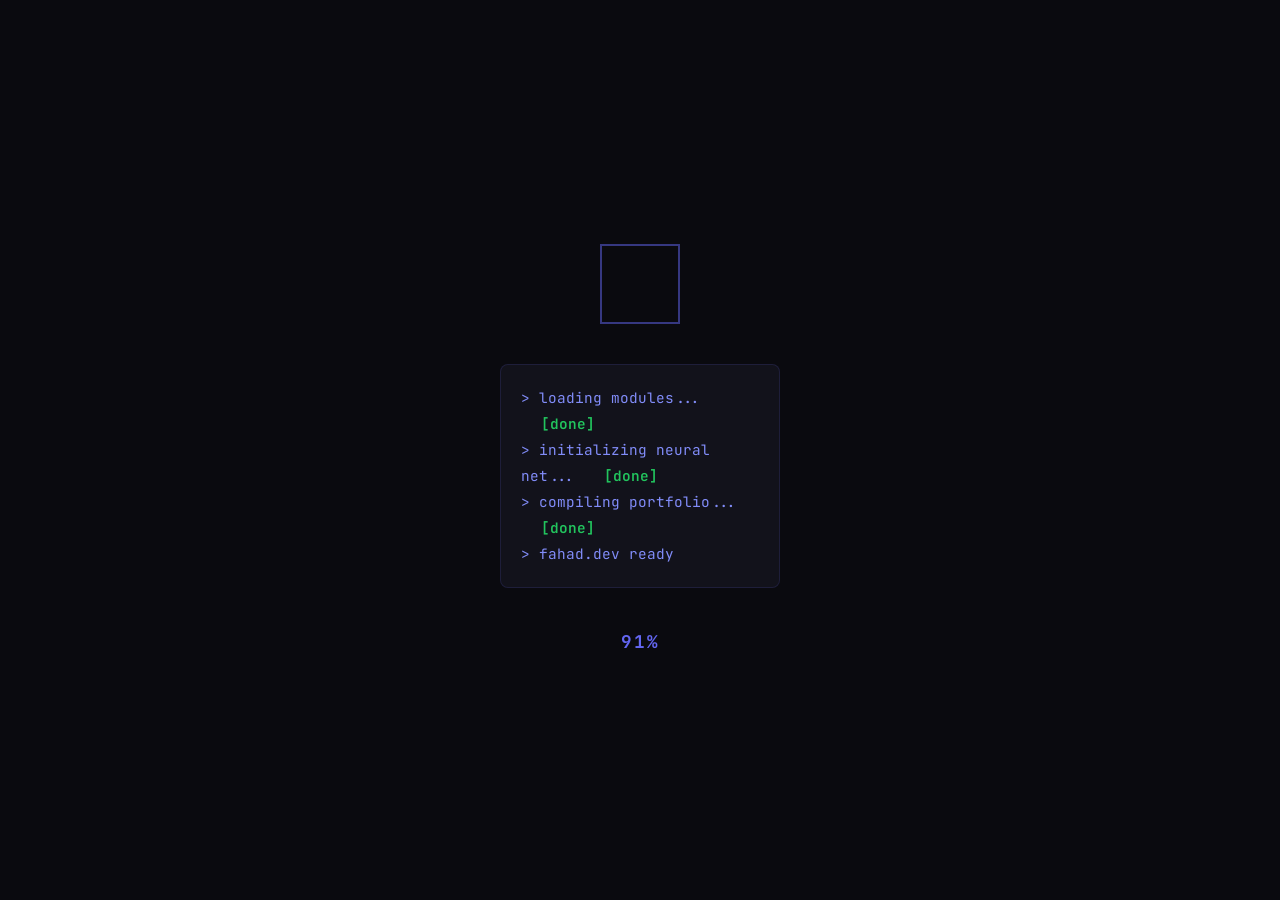
==== commit 01cc84ea: "Major portfolio overhaul: snap-scroll fix, new pages, skills, experience redesign - Fix snap scroll:" ====
--- a/index.html
+++ b/index.html
@@ -3,19 +3,18 @@
 <head>
     <meta charset="UTF-8">
     <meta name="viewport" content="width=device-width, initial-scale=1.0">
-    <title>Fahad Ahmed - Software Engineer & Data Scientist</title>
-    <meta name="description" content="Portfolio of Fahad Ahmed - Full Stack Developer, Data Scientist, and ML Engineer. IIIT Nagpur CSE '27.">
+    <title>Fahad Ahmed — Software Engineer & Data Scientist</title>
+    <meta name="description" content="Portfolio of Fahad Ahmed — Full Stack Developer, Data Scientist, ML Engineer. IIIT Nagpur CSE '27.">
     <link rel="preconnect" href="https://fonts.googleapis.com">
     <link rel="preconnect" href="https://fonts.gstatic.com" crossorigin>
     <link href="https://fonts.googleapis.com/css2?family=Inter:wght@300;400;500;600;700;800;900&family=JetBrains+Mono:wght@400;500;600;700&family=Space+Grotesk:wght@400;500;600;700&display=swap" rel="stylesheet">
     <link rel="stylesheet" href="https://cdnjs.cloudflare.com/ajax/libs/font-awesome/6.5.1/css/all.min.css">
     <style>
-        /* ===== CSS RESET & VARIABLES ===== */
         *, *::before, *::after { margin: 0; padding: 0; box-sizing: border-box; }
 
         :root {
             --bg-primary: #0a0a0f;
-            --bg-secondary: #111118;
+            --bg-secondary: #0d0d14;
             --bg-tertiary: #1a1a24;
             --bg-card: #14141e;
             --bg-card-hover: #1c1c2a;
@@ -36,6 +35,7 @@
             --pink-dim: rgba(236, 72, 153, 0.15);
             --border: rgba(255, 255, 255, 0.06);
             --border-hover: rgba(255, 255, 255, 0.12);
+            --border-strong: rgba(255, 255, 255, 0.08);
             --radius: 12px;
             --radius-lg: 20px;
             --transition: 0.3s cubic-bezier(0.4, 0, 0.2, 1);
@@ -44,10 +44,9 @@
             --font-mono: 'JetBrains Mono', monospace;
         }
 
-        html {
-            scroll-behavior: smooth;
-            scrollbar-width: thin;
-            scrollbar-color: var(--accent) var(--bg-secondary);
+        html, body {
+            height: 100%;
+            overflow: hidden;
         }
 
         body {
@@ -55,17 +54,18 @@
             background: var(--bg-primary);
             color: var(--text-primary);
             line-height: 1.6;
-            overflow-x: hidden;
             -webkit-font-smoothing: antialiased;
+        }
+
+        /* ===== SNAP CONTAINER ===== */
+        #snapContainer {
+            height: 100%;
+            overflow-y: scroll;
             scroll-snap-type: y mandatory;
-            overflow-y: scroll;
-            height: 100vh;
-            height: 100dvh;
-        }
-
-        ::-webkit-scrollbar { width: 6px; }
-        ::-webkit-scrollbar-track { background: var(--bg-secondary); }
-        ::-webkit-scrollbar-thumb { background: var(--accent); border-radius: 3px; }
+            scroll-behavior: smooth;
+            scrollbar-width: none;
+        }
+        #snapContainer::-webkit-scrollbar { display: none; }
 
         /* ===== CURSOR GLOW ===== */
         .cursor-glow {
@@ -80,52 +80,40 @@
             transition: transform 0.1s ease;
         }
 
-        /* ===== LOADING SCREEN ===== */
+        /* ===== LOADER ===== */
         .loader {
-            position: fixed;
-            top: 0; left: 0;
+            position: fixed; top: 0; left: 0;
             width: 100%; height: 100%;
             background: var(--bg-primary);
-            display: flex;
-            flex-direction: column;
-            align-items: center;
-            justify-content: center;
+            display: flex; flex-direction: column;
+            align-items: center; justify-content: center;
             z-index: 10000;
             transition: opacity 0.6s ease, visibility 0.6s ease;
             gap: 40px;
         }
         .loader.hidden { opacity: 0; visibility: hidden; }
-
-        /* Rotating Wireframe Cube */
         .loader-cube {
-            width: 80px;
-            height: 80px;
+            width: 80px; height: 80px;
             position: relative;
             transform-style: preserve-3d;
             animation: rotateCube 8s infinite linear;
         }
-
         .loader-cube-face {
             position: absolute;
-            width: 80px;
-            height: 80px;
+            width: 80px; height: 80px;
             border: 2px solid var(--accent);
             opacity: 0.3;
         }
-
         .loader-cube-face:nth-child(1) { transform: translateZ(40px); }
         .loader-cube-face:nth-child(2) { transform: rotateY(180deg) translateZ(40px); }
         .loader-cube-face:nth-child(3) { transform: rotateY(90deg) translateZ(40px); }
         .loader-cube-face:nth-child(4) { transform: rotateY(-90deg) translateZ(40px); }
         .loader-cube-face:nth-child(5) { transform: rotateX(90deg) translateZ(40px); }
         .loader-cube-face:nth-child(6) { transform: rotateX(-90deg) translateZ(40px); }
-
         @keyframes rotateCube {
             0% { transform: rotateX(0deg) rotateY(0deg); }
             100% { transform: rotateX(360deg) rotateY(360deg); }
         }
-
-        /* Terminal Boot Sequence */
         .loader-terminal {
             font-family: var(--font-mono);
             font-size: 0.9rem;
@@ -138,29 +126,16 @@
             min-height: 120px;
             line-height: 1.8;
         }
-
-        .loader-line {
-            opacity: 0;
-            animation: typeLine 0.4s ease forwards;
-        }
-
+        .loader-line { opacity: 0; animation: typeLine 0.4s ease forwards; }
         .loader-line:nth-child(1) { animation-delay: 0.2s; }
         .loader-line:nth-child(2) { animation-delay: 0.8s; }
         .loader-line:nth-child(3) { animation-delay: 1.4s; }
         .loader-line:nth-child(4) { animation-delay: 2.0s; }
-
-        .loader-line .status {
-            color: var(--green);
-            font-weight: 600;
-            margin-left: 20px;
-        }
-
+        .loader-line .status { color: var(--green); font-weight: 600; margin-left: 20px; }
         @keyframes typeLine {
             from { opacity: 0; transform: translateY(-10px); }
             to { opacity: 1; transform: translateY(0); }
         }
-
-        /* Percentage Counter */
         .loader-percent {
             font-family: var(--font-mono);
             font-size: 1.1rem;
@@ -169,37 +144,37 @@
             letter-spacing: 2px;
         }
 
-        /* ===== NAVIGATION ===== */
+        /* ===== NAV ===== */
         nav {
             position: fixed;
             top: 0;
             left: 50%;
             transform: translateX(-50%);
             z-index: 1000;
-            width: 100%;
-            max-width: 1280px;
-            padding: 0 40px;
-            height: 64px;
+            width: calc(100% - 32px);
+            max-width: 1100px;
+            padding: 0 28px;
+            height: 60px;
             display: flex;
             align-items: center;
             justify-content: space-between;
             background: rgba(10, 10, 15, 0.6);
             backdrop-filter: blur(24px);
             -webkit-backdrop-filter: blur(24px);
-            border-bottom: 1px solid var(--border);
-            border-left: 1px solid var(--border);
-            border-right: 1px solid var(--border);
+            border: 1px solid var(--border);
+            border-top: none;
             border-radius: 0 0 16px 16px;
             transition: all var(--transition);
+            margin-top: 0;
         }
         nav.scrolled {
             background: rgba(10, 10, 15, 0.92);
             box-shadow: 0 4px 30px rgba(0,0,0,0.4);
-            border-bottom-color: rgba(99, 102, 241, 0.1);
+            border-color: rgba(99, 102, 241, 0.12);
         }
         .nav-logo {
             font-family: var(--font-mono);
-            font-size: 1.15rem;
+            font-size: 1.1rem;
             font-weight: 700;
             color: var(--text-primary);
             text-decoration: none;
@@ -210,7 +185,7 @@
         .nav-links {
             display: flex;
             align-items: center;
-            gap: 4px;
+            gap: 6px;
             list-style: none;
         }
         .nav-links a {
@@ -218,12 +193,11 @@
             text-decoration: none;
             font-size: 0.82rem;
             font-weight: 500;
-            padding: 6px 14px;
+            padding: 7px 16px;
             border-radius: 8px;
             transition: all var(--transition);
             position: relative;
         }
-        /* Underline indicator for active/hover */
         .nav-links a::after {
             content: '';
             position: absolute;
@@ -236,27 +210,17 @@
             border-radius: 1px;
             transition: width 0.3s cubic-bezier(0.4, 0, 0.2, 1);
         }
-        .nav-links a:hover {
-            color: var(--text-primary);
-        }
-        .nav-links a:hover::after {
-            width: 60%;
-        }
-        .nav-links a.active {
-            color: var(--accent-light);
-        }
-        .nav-links a.active::after {
-            width: 60%;
-            background: var(--accent-light);
-        }
-        /* CTA button - distinct from nav links */
+        .nav-links a:hover { color: var(--text-primary); }
+        .nav-links a:hover::after { width: 60%; }
+        .nav-links a.active { color: var(--accent-light); }
+        .nav-links a.active::after { width: 60%; background: var(--accent-light); }
         .nav-cta {
             border: 1px solid var(--accent) !important;
             color: var(--accent-light) !important;
             font-weight: 600 !important;
             border-radius: 8px !important;
-            padding: 6px 16px !important;
-            margin-left: 8px;
+            padding: 6px 18px !important;
+            margin-left: 6px;
             transition: all var(--transition) !important;
         }
         .nav-cta::after { display: none !important; }
@@ -284,7 +248,7 @@
         .hamburger.active span:nth-child(2) { opacity: 0; }
         .hamburger.active span:nth-child(3) { transform: rotate(-45deg) translate(5px, -5px); }
 
-        /* ===== PAGE / SECTION BASE ===== */
+        /* ===== SLIDE PAGES ===== */
         .page {
             scroll-snap-align: start;
             scroll-snap-stop: always;
@@ -292,49 +256,53 @@
             height: 100dvh;
             width: 100%;
             position: relative;
+            display: flex;
+            align-items: center;
+            justify-content: center;
+            padding: 76px 16px 16px; /* 60px nav height + 16px gap on top */
+            background: var(--bg-primary);
+        }
+        .page:nth-child(even) { background: var(--bg-secondary); }
+
+        .page-inner {
+            width: 100%;
+            height: 100%;
+            max-width: 1200px;
+            padding: 70px 40px 32px;
+            border: 1px solid var(--border-strong);
+            border-radius: 24px;
+            background:
+                linear-gradient(180deg, rgba(99,102,241,0.02), transparent 40%),
+                rgba(20, 20, 30, 0.25);
+            backdrop-filter: blur(6px);
+            box-shadow:
+                0 20px 60px rgba(0, 0, 0, 0.25),
+                inset 0 1px 0 rgba(255, 255, 255, 0.03);
             overflow: hidden;
-            display: flex;
-            align-items: center;
+            position: relative;
+            display: flex;
+            flex-direction: column;
             justify-content: center;
         }
-        .page:nth-child(even) {
-            background: var(--bg-secondary);
-        }
-        .page:nth-child(odd) {
-            background: var(--bg-primary);
-        }
-
-        /* Thin accent line between pages */
-        .page + .page::before {
+        .page-inner::-webkit-scrollbar { display: none; }
+
+        /* Accent corner on each page */
+        .page-inner::before {
             content: '';
             position: absolute;
             top: 0;
-            left: 50%;
-            transform: translateX(-50%);
-            width: 60%;
+            left: 32px;
+            right: 32px;
             height: 1px;
-            background: linear-gradient(90deg, transparent, rgba(99,102,241,0.2), transparent);
-            z-index: 2;
-        }
-
-        .page-inner {
-            max-width: 1200px;
-            width: 100%;
-            padding: 80px 40px 40px;
-            max-height: 100%;
-            overflow-y: auto;
-            overflow-x: hidden;
-            scrollbar-width: none;
-            position: relative;
-        }
-        .page-inner::-webkit-scrollbar { display: none; }
+            background: linear-gradient(90deg, transparent, rgba(99,102,241,0.3), transparent);
+        }
 
         .section-number {
             position: absolute;
-            top: 80px;
+            top: 40px;
             right: 40px;
             font-family: var(--font-heading);
-            font-size: 5rem;
+            font-size: 4rem;
             font-weight: 900;
             color: rgba(99, 102, 241, 0.06);
             pointer-events: none;
@@ -344,7 +312,7 @@
 
         .section-label {
             font-family: var(--font-mono);
-            font-size: 0.75rem;
+            font-size: 0.72rem;
             color: var(--accent-light);
             text-transform: uppercase;
             letter-spacing: 3px;
@@ -360,34 +328,26 @@
         }
         .section-title {
             font-family: var(--font-heading);
-            font-size: clamp(1.6rem, 3.5vw, 2.5rem);
+            font-size: clamp(1.5rem, 3vw, 2.3rem);
             font-weight: 700;
             color: var(--text-primary);
-            margin-bottom: 32px;
+            margin-bottom: 28px;
             letter-spacing: -1px;
         }
 
-        /* ===== REVEAL ANIMATIONS ===== */
+        /* ===== REVEAL ===== */
         .reveal {
             opacity: 0;
             transform: translateY(30px);
             transition: opacity 0.7s cubic-bezier(0.16, 1, 0.3, 1), transform 0.7s cubic-bezier(0.16, 1, 0.3, 1);
         }
-        .reveal.visible {
-            opacity: 1;
-            transform: translateY(0);
-        }
+        .reveal.visible { opacity: 1; transform: translateY(0); }
         .reveal-delay-1 { transition-delay: 0.1s; }
         .reveal-delay-2 { transition-delay: 0.2s; }
         .reveal-delay-3 { transition-delay: 0.3s; }
         .reveal-delay-4 { transition-delay: 0.4s; }
 
-        /* ===== HERO SECTION ===== */
-        #hero .page-inner {
-            display: flex;
-            align-items: center;
-            padding-top: 72px;
-        }
+        /* ===== HERO ===== */
         .hero-grid-bg {
             position: absolute;
             inset: 0;
@@ -396,6 +356,8 @@
                 linear-gradient(90deg, rgba(99,102,241,0.03) 1px, transparent 1px);
             background-size: 60px 60px;
             mask-image: radial-gradient(ellipse 80% 60% at 50% 40%, black 30%, transparent 100%);
+            border-radius: 24px;
+            pointer-events: none;
         }
         .hero-orb {
             position: absolute;
@@ -403,15 +365,16 @@
             filter: blur(80px);
             opacity: 0.4;
             animation: float 8s ease-in-out infinite;
+            pointer-events: none;
         }
         .hero-orb-1 {
-            width: 400px; height: 400px;
+            width: 380px; height: 380px;
             background: var(--accent);
             top: 10%; right: 10%;
             opacity: 0.08;
         }
         .hero-orb-2 {
-            width: 300px; height: 300px;
+            width: 280px; height: 280px;
             background: var(--cyan);
             bottom: 20%; left: 5%;
             opacity: 0.06;
@@ -422,20 +385,16 @@
             50% { transform: translate(30px, -30px) scale(1.05); }
         }
 
-        /* Hero Two-Column Layout */
         .hero-wrapper {
             display: grid;
             grid-template-columns: 1fr 1fr;
             gap: 40px;
             align-items: center;
             width: 100%;
-        }
-
-        .hero-content {
-            position: relative;
-            z-index: 1;
-            max-width: 600px;
-        }
+            position: relative;
+            z-index: 2;
+        }
+        .hero-content { position: relative; z-index: 1; max-width: 600px; }
         .hero-badge {
             display: inline-flex;
             align-items: center;
@@ -444,14 +403,14 @@
             background: var(--accent-dim);
             border: 1px solid rgba(99,102,241,0.2);
             border-radius: 100px;
-            font-size: 0.75rem;
+            font-size: 0.72rem;
             font-weight: 500;
             color: var(--accent-light);
-            margin-bottom: 20px;
+            margin-bottom: 18px;
             font-family: var(--font-mono);
         }
         .hero-badge .pulse {
-            width: 8px; height: 8px;
+            width: 7px; height: 7px;
             background: var(--green);
             border-radius: 50%;
             animation: pulse 2s ease-in-out infinite;
@@ -459,11 +418,11 @@
         @keyframes pulse { 0%, 100% { opacity: 1; } 50% { opacity: 0.4; } }
         .hero-name {
             font-family: var(--font-heading);
-            font-size: clamp(2.5rem, 6vw, 4.5rem);
+            font-size: clamp(2.4rem, 5.5vw, 4.2rem);
             font-weight: 900;
             line-height: 1.05;
             letter-spacing: -3px;
-            margin-bottom: 18px;
+            margin-bottom: 16px;
         }
         .hero-name .gradient {
             background: linear-gradient(135deg, var(--accent-light), var(--cyan), var(--accent));
@@ -472,36 +431,46 @@
             background-clip: text;
         }
         .hero-subtitle {
-            font-size: clamp(0.95rem, 1.5vw, 1.15rem);
+            font-size: clamp(0.9rem, 1.4vw, 1.1rem);
             color: var(--text-secondary);
             line-height: 1.65;
-            max-width: 550px;
-            margin-bottom: 28px;
-        }
-        .hero-subtitle strong {
-            color: var(--text-primary);
-            font-weight: 600;
-        }
+            max-width: 540px;
+            margin-bottom: 26px;
+        }
+        .hero-subtitle strong { color: var(--text-primary); font-weight: 600; }
         .hero-actions {
             display: flex;
-            gap: 12px;
+            gap: 10px;
             flex-wrap: wrap;
-            margin-bottom: 36px;
-        }
+            margin-bottom: 32px;
+        }
+
+        /* ===== 3-STATE BUTTONS ===== */
         .btn {
             display: inline-flex;
             align-items: center;
             gap: 8px;
-            padding: 11px 22px;
+            padding: 10px 20px;
             border-radius: 10px;
-            font-size: 0.85rem;
+            font-size: 0.82rem;
             font-weight: 600;
             text-decoration: none;
             transition: all var(--transition);
             cursor: pointer;
             border: none;
             font-family: var(--font-body);
-        }
+            position: relative;
+            overflow: hidden;
+        }
+        .btn::before {
+            content: '';
+            position: absolute;
+            top: 0; left: -100%;
+            width: 100%; height: 100%;
+            background: linear-gradient(90deg, transparent, rgba(255,255,255,0.1), transparent);
+            transition: left 0.5s ease;
+        }
+        .btn:hover::before { left: 100%; }
         .btn-primary {
             background: var(--accent);
             color: white;
@@ -524,64 +493,52 @@
         }
         .btn-secondary:hover {
             background: var(--bg-card-hover);
-            border-color: var(--border-hover);
+            border-color: var(--accent);
+            color: var(--accent-light);
             transform: translateY(-2px);
         }
         .btn-secondary:active {
             transform: translateY(1px) scale(0.97);
             background: var(--bg-secondary);
-            border-color: var(--accent);
-        }
-        .hero-stats {
-            display: flex;
-            gap: 36px;
-        }
-        .hero-stat {
-            position: relative;
-        }
+        }
+
+        .hero-stats { display: flex; gap: 32px; }
+        .hero-stat { position: relative; }
         .hero-stat::after {
             content: '';
             position: absolute;
-            right: -18px;
-            top: 50%;
+            right: -16px; top: 50%;
             transform: translateY(-50%);
-            width: 1px;
-            height: 32px;
+            width: 1px; height: 28px;
             background: var(--border);
         }
         .hero-stat:last-child::after { display: none; }
         .hero-stat-value {
             font-family: var(--font-heading);
-            font-size: 1.5rem;
+            font-size: 1.4rem;
             font-weight: 800;
             color: var(--text-primary);
             line-height: 1;
         }
-        .hero-stat-label {
-            font-size: 0.7rem;
-            color: var(--text-muted);
-            margin-top: 3px;
-        }
-
-        /* Animated Code Editor Widget */
+        .hero-stat-label { font-size: 0.68rem; color: var(--text-muted); margin-top: 3px; }
+
+        /* ===== DYNAMIC CODE WIDGET ===== */
         .hero-code-widget {
             position: relative;
             width: 100%;
-            height: 340px;
-            background: linear-gradient(135deg, rgba(20, 20, 30, 0.8), rgba(25, 25, 35, 0.8));
+            height: 360px;
+            background: linear-gradient(135deg, rgba(20, 20, 30, 0.85), rgba(25, 25, 35, 0.85));
             border: 1px solid var(--accent-dim);
             border-radius: 16px;
-            padding: 20px;
+            padding: 20px 24px;
             overflow: hidden;
-            animation: floatWidget 4s ease-in-out infinite;
             box-shadow: 0 0 60px rgba(99, 102, 241, 0.2);
-        }
-
+            animation: floatWidget 5s ease-in-out infinite;
+        }
         @keyframes floatWidget {
-            0%, 100% { transform: translateY(0px) rotateX(0deg); }
-            50% { transform: translateY(-15px) rotateX(2deg); }
-        }
-
+            0%, 100% { transform: translateY(0px); }
+            50% { transform: translateY(-12px); }
+        }
         .hero-code-widget::before {
             content: '';
             position: absolute;
@@ -589,202 +546,278 @@
             background: radial-gradient(circle at 30% 30%, rgba(99, 102, 241, 0.1), transparent 50%);
             pointer-events: none;
         }
-
         .code-header {
             display: flex;
             align-items: center;
             gap: 12px;
-            margin-bottom: 16px;
-            padding-bottom: 14px;
+            margin-bottom: 14px;
+            padding-bottom: 12px;
             border-bottom: 1px solid var(--accent-dim);
             position: relative;
             z-index: 1;
         }
-
-        .code-dot {
-            width: 12px;
-            height: 12px;
-            border-radius: 50%;
-        }
-
+        .code-dot { width: 12px; height: 12px; border-radius: 50%; }
         .code-dot.red { background: #ff5f57; }
         .code-dot.yellow { background: #ffbd2e; }
         .code-dot.green { background: #28c940; }
-
         .code-filename {
             font-family: var(--font-mono);
-            font-size: 0.85rem;
+            font-size: 0.82rem;
             color: var(--text-secondary);
             margin-left: auto;
         }
-
         .code-content {
             font-family: var(--font-mono);
             font-size: 0.85rem;
-            line-height: 1.6;
+            line-height: 1.7;
             color: var(--text-secondary);
             position: relative;
             z-index: 1;
-            height: 250px;
+            height: 260px;
             overflow: hidden;
-        }
-
-        .code-line {
-            opacity: 0;
-            animation: typeCodeLine 0.5s steps(40, end) forwards;
+            white-space: pre;
+        }
+        .code-cursor {
+            display: inline-block;
+            width: 8px;
+            height: 14px;
+            background: var(--accent-light);
+            vertical-align: middle;
+            margin-left: 2px;
+            animation: blink 1s infinite;
+        }
+        @keyframes blink { 50% { opacity: 0; } }
+        .tok-k { color: #ec4899; }
+        .tok-f { color: #06b6d4; }
+        .tok-s { color: #22c55e; }
+        .tok-c { color: var(--text-muted); font-style: italic; }
+        .tok-n { color: #f59e0b; }
+        .tok-p { color: var(--accent-light); }
+
+        /* ===== EXPERIENCE ===== */
+        /* ===== EXPERIENCE — SINGLE INTEGRATED CARD ===== */
+        .exp-wrapper { width: 100%; }
+
+        .exp-card {
+            background: linear-gradient(135deg, rgba(99,102,241,0.05) 0%, rgba(6,182,212,0.02) 100%);
+            border: 1px solid rgba(99,102,241,0.18);
+            border-radius: var(--radius-lg);
+            padding: 34px 40px;
+            position: relative;
+            overflow: hidden;
+            transition: border-color var(--transition), box-shadow var(--transition);
+        }
+        .exp-card::before {
+            content: '';
+            position: absolute;
+            top: -60px; right: -60px;
+            width: 300px; height: 300px;
+            background: radial-gradient(circle, rgba(99,102,241,0.08), transparent 70%);
+            border-radius: 50%;
+            pointer-events: none;
+        }
+        .exp-card:hover {
+            border-color: rgba(99,102,241,0.32);
+            box-shadow: 0 20px 60px rgba(99,102,241,0.1);
+        }
+
+        /* Top row: company badge left, date right */
+        .exp-top {
+            display: flex;
+            align-items: flex-start;
+            justify-content: space-between;
+            margin-bottom: 18px;
+            position: relative;
+            z-index: 1;
+        }
+        .exp-company-badge {
+            display: inline-flex;
+            align-items: center;
+            gap: 10px;
+        }
+        .exp-company-icon {
+            width: 42px; height: 42px;
+            border-radius: 10px;
+            background: var(--accent-dim);
+            color: var(--accent-light);
+            display: flex; align-items: center; justify-content: center;
+            font-size: 1.1rem;
+            flex-shrink: 0;
+        }
+        .exp-company-name {
+            font-family: var(--font-heading);
+            font-size: 1.05rem;
+            font-weight: 700;
+            color: var(--text-primary);
+            line-height: 1.2;
+        }
+        .exp-company-sub {
+            font-size: 0.78rem;
+            color: var(--text-secondary);
+            margin-top: 2px;
+        }
+        .exp-period-badge {
+            font-family: var(--font-mono);
+            font-size: 0.7rem;
+            color: var(--accent-light);
+            background: var(--accent-dim);
+            border: 1px solid rgba(99,102,241,0.2);
+            border-radius: 999px;
+            padding: 5px 13px;
             white-space: nowrap;
-        }
-
-        .code-line:nth-child(1) { animation-delay: 0.3s; color: var(--text-secondary); }
-        .code-line:nth-child(2) { animation-delay: 0.8s; color: var(--cyan); }
-        .code-line:nth-child(3) { animation-delay: 1.3s; color: var(--text-secondary); }
-        .code-line:nth-child(4) { animation-delay: 1.8s; color: var(--green); }
-        .code-line:nth-child(5) { animation-delay: 2.3s; color: var(--text-secondary); }
-        .code-line:nth-child(6) { animation-delay: 2.8s; color: var(--orange); }
-        .code-line:nth-child(7) { animation-delay: 3.3s; color: var(--text-secondary); }
-
-        @keyframes typeCodeLine {
-            from { opacity: 0; }
-            to { opacity: 1; }
-        }
-
-        .code-keyword { color: var(--pink); }
-        .code-string { color: var(--green); }
-        .code-function { color: var(--cyan); }
-        .code-comment { color: var(--text-muted); }
-
-        /* ===== ABOUT ===== */
-        .about-grid {
+            flex-shrink: 0;
+        }
+
+        /* Role heading */
+        .exp-role {
+            font-family: var(--font-heading);
+            font-size: 2rem;
+            font-weight: 800;
+            color: var(--text-primary);
+            letter-spacing: -0.03em;
+            line-height: 1.1;
+            margin-bottom: 6px;
+            position: relative;
+            z-index: 1;
+        }
+        .exp-type-tag {
+            display: inline-flex;
+            align-items: center;
+            gap: 6px;
+            font-family: var(--font-mono);
+            font-size: 0.7rem;
+            color: var(--green);
+            background: rgba(34,197,94,0.1);
+            border: 1px solid rgba(34,197,94,0.2);
+            border-radius: 6px;
+            padding: 3px 10px;
+            margin-bottom: 18px;
+        }
+        .exp-type-tag::before {
+            content: '';
+            width: 6px; height: 6px;
+            border-radius: 50%;
+            background: var(--green);
+            animation: pulse 2s ease-in-out infinite;
+        }
+
+        /* Divider */
+        .exp-divider {
+            height: 1px;
+            background: linear-gradient(90deg, rgba(99,102,241,0.3), transparent);
+            margin-bottom: 18px;
+            position: relative;
+            z-index: 1;
+        }
+
+        /* Description */
+        .exp-desc {
+            font-size: 0.9rem;
+            color: var(--text-secondary);
+            line-height: 1.7;
+            margin-bottom: 22px;
+            position: relative;
+            z-index: 1;
+            max-width: 820px;
+        }
+
+        /* Stats strip — inside card, horizontal */
+        .exp-stats-strip {
             display: grid;
-            grid-template-columns: 1fr 1fr;
-            gap: 40px;
-            align-items: start;
-        }
-        .about-text p {
-            color: var(--text-secondary);
-            margin-bottom: 14px;
-            font-size: 0.92rem;
-            line-height: 1.7;
-        }
-        .about-text strong { color: var(--text-primary); }
-        .about-details {
-            display: grid;
-            grid-template-columns: 1fr 1fr;
-            gap: 14px;
-        }
-        .about-detail-card {
-            padding: 16px;
-            background: var(--bg-card);
+            grid-template-columns: repeat(4, 1fr);
+            gap: 12px;
+            margin-bottom: 24px;
+            position: relative;
+            z-index: 1;
+        }
+        .exp-stat-item {
+            background: rgba(255,255,255,0.03);
             border: 1px solid var(--border);
             border-radius: var(--radius);
-            transition: all var(--transition);
-        }
-        .about-detail-card:hover {
-            border-color: var(--accent);
-            background: var(--bg-card-hover);
-            transform: translateY(-3px);
-        }
-        .about-detail-card .icon {
-            width: 36px; height: 36px;
+            padding: 14px 16px;
+            display: flex;
+            align-items: center;
+            gap: 12px;
+            transition: var(--transition);
+        }
+        .exp-stat-item:hover {
+            background: rgba(255,255,255,0.05);
+            border-color: var(--border-hover);
+        }
+        .exp-stat-icon {
+            width: 32px; height: 32px;
             border-radius: 8px;
-            display: flex;
-            align-items: center;
-            justify-content: center;
-            font-size: 1rem;
-            margin-bottom: 10px;
-        }
-        .about-detail-card h4 {
-            font-size: 0.7rem;
-            color: var(--text-muted);
-            text-transform: uppercase;
-            letter-spacing: 1px;
-            margin-bottom: 2px;
-        }
-        .about-detail-card p {
+            display: flex; align-items: center; justify-content: center;
+            font-size: 0.85rem;
+            flex-shrink: 0;
+        }
+        .exp-stat-num {
+            font-family: var(--font-heading);
+            font-size: 1.25rem;
+            font-weight: 800;
             color: var(--text-primary);
+            line-height: 1;
+        }
+        .exp-stat-lbl {
+            font-size: 0.72rem;
+            color: var(--text-secondary);
+            margin-top: 2px;
+        }
+
+        /* Buttons — clear hierarchy */
+        .exp-buttons {
+            display: flex;
+            gap: 12px;
+            flex-wrap: wrap;
+            position: relative;
+            z-index: 1;
+        }
+        .exp-btn-primary {
+            display: inline-flex;
+            align-items: center;
+            gap: 8px;
+            padding: 11px 22px;
+            background: var(--accent);
+            color: #fff;
+            border: none;
+            border-radius: 10px;
+            font-size: 0.85rem;
             font-weight: 600;
-            font-size: 0.88rem;
-        }
-
-        /* ===== EXPERIENCE ===== */
-        .timeline {
-            position: relative;
-            padding-left: 32px;
-        }
-        .timeline::before {
-            content: '';
-            position: absolute;
-            left: 0;
-            top: 0;
-            bottom: 0;
-            width: 2px;
-            background: linear-gradient(to bottom, var(--accent), var(--accent-dim), transparent);
-        }
-        .timeline-item {
-            position: relative;
-        }
-        .timeline-dot {
-            position: absolute;
-            left: -37px;
-            top: 4px;
-            width: 10px; height: 10px;
-            border-radius: 50%;
-            background: var(--accent);
-            border: 2px solid var(--bg-primary);
-            box-shadow: 0 0 0 3px var(--accent-dim);
-        }
-        .timeline-date {
-            font-family: var(--font-mono);
-            font-size: 0.75rem;
-            color: var(--accent-light);
-            margin-bottom: 4px;
-        }
-        .timeline-item h3 {
-            font-family: var(--font-heading);
-            font-size: 1.2rem;
-            font-weight: 700;
-            margin-bottom: 2px;
-        }
-        .timeline-item .company {
+            font-family: var(--font-body);
+            text-decoration: none;
+            cursor: pointer;
+            transition: var(--transition);
+            box-shadow: 0 4px 18px rgba(99,102,241,0.35);
+        }
+        .exp-btn-primary:hover {
+            background: var(--accent-light);
+            transform: translateY(-2px);
+            box-shadow: 0 8px 28px rgba(99,102,241,0.45);
+        }
+        .exp-btn-primary:active { transform: translateY(1px); box-shadow: none; }
+        .exp-btn-ghost {
+            display: inline-flex;
+            align-items: center;
+            gap: 8px;
+            padding: 10px 22px;
+            background: transparent;
             color: var(--text-secondary);
-            font-size: 0.9rem;
-            margin-bottom: 10px;
-        }
-        .timeline-item .exp-desc {
-            color: var(--text-secondary);
+            border: 1px solid var(--border-hover);
+            border-radius: 10px;
             font-size: 0.85rem;
-            margin-bottom: 10px;
-            line-height: 1.5;
-        }
-        .timeline-item .exp-desc strong {
+            font-weight: 600;
+            font-family: var(--font-body);
+            text-decoration: none;
+            cursor: pointer;
+            transition: var(--transition);
+        }
+        .exp-btn-ghost:hover {
             color: var(--text-primary);
-        }
-        .timeline-item .exp-desc a {
-            color: var(--accent-light);
-            text-decoration: none;
-            font-weight: 600;
-        }
-        .timeline-item ul {
-            list-style: none;
-            display: grid;
-            grid-template-columns: 1fr 1fr;
-            gap: 6px 16px;
-        }
-        .timeline-item li {
-            color: var(--text-secondary);
-            font-size: 0.78rem;
-            padding-left: 16px;
-            position: relative;
-            line-height: 1.45;
-        }
-        .timeline-item li::before {
-            content: '▹';
-            position: absolute;
-            left: 0;
-            color: var(--accent-light);
-        }
-
-        /* ===== PROJECTS ===== */
+            border-color: var(--accent-light);
+            background: var(--accent-dim);
+        }
+
+        /* ===== PROJECTS (FEATURED 4) ===== */
         .projects-grid {
             display: grid;
             grid-template-columns: repeat(2, 1fr);
@@ -793,11 +826,13 @@
         .project-card {
             background: var(--bg-card);
             border: 1px solid var(--border);
-            border-radius: var(--radius);
-            padding: 22px;
+            border-radius: var(--radius-lg);
+            padding: 22px 24px;
             transition: all 0.4s cubic-bezier(0.16, 1, 0.3, 1);
             position: relative;
             overflow: hidden;
+            display: flex;
+            flex-direction: column;
         }
         .project-card::before {
             content: '';
@@ -810,139 +845,270 @@
         }
         .project-card:hover {
             border-color: var(--accent);
-            transform: translateY(-4px);
-            box-shadow: 0 12px 40px rgba(0,0,0,0.3);
+            transform: translateY(-6px);
+            box-shadow: 0 16px 48px rgba(0,0,0,0.35);
         }
         .project-card:hover::before { opacity: 1; }
         .project-header {
             display: flex;
-            justify-content: space-between;
-            align-items: flex-start;
+            align-items: center;
+            gap: 14px;
             margin-bottom: 12px;
         }
         .project-icon {
-            width: 40px; height: 40px;
+            width: 42px; height: 42px;
             border-radius: 10px;
             display: flex;
             align-items: center;
             justify-content: center;
             font-size: 1.1rem;
-        }
-        .project-links { display: flex; gap: 10px; }
-        .project-links a {
-            color: var(--text-muted);
-            font-size: 1rem;
-            transition: all var(--transition);
-        }
-        .project-links a:hover { color: var(--accent-light); transform: translateY(-2px); }
+            flex-shrink: 0;
+        }
         .project-card h3 {
             font-family: var(--font-heading);
             font-size: 1.05rem;
             font-weight: 700;
-            margin-bottom: 4px;
+            color: var(--text-primary);
+            line-height: 1.2;
         }
         .project-card .subtitle {
-            font-size: 0.75rem;
+            font-size: 0.72rem;
             color: var(--accent-light);
             font-weight: 500;
-            margin-bottom: 8px;
+            margin-top: 2px;
         }
         .project-card p {
             color: var(--text-secondary);
             font-size: 0.8rem;
             line-height: 1.55;
-            margin-bottom: 12px;
+            margin-bottom: 14px;
+            flex-grow: 1;
         }
         .project-impact {
             display: flex;
-            gap: 10px;
-            margin-bottom: 12px;
+            gap: 6px;
+            flex-wrap: wrap;
+            margin-bottom: 14px;
         }
         .impact-badge {
             padding: 4px 10px;
             border-radius: 100px;
-            font-size: 0.68rem;
+            font-size: 0.66rem;
             font-weight: 700;
             font-family: var(--font-mono);
         }
-        .project-tags {
-            display: flex;
+        .project-buttons {
+            display: flex;
+            gap: 8px;
+        }
+        .project-btn {
+            flex: 1;
+            padding: 8px 12px;
+            border-radius: 8px;
+            background: var(--bg-tertiary);
+            border: 1px solid var(--border);
+            color: var(--text-secondary);
+            font-size: 0.72rem;
+            font-weight: 600;
+            text-decoration: none;
+            transition: all var(--transition);
+            display: inline-flex;
+            align-items: center;
+            justify-content: center;
+            gap: 5px;
+            position: relative;
+            overflow: hidden;
+        }
+        .project-btn::before {
+            content: '';
+            position: absolute;
+            top: 0; left: -100%;
+            width: 100%; height: 100%;
+            background: linear-gradient(90deg, transparent, rgba(99,102,241,0.3), transparent);
+            transition: left 0.5s ease;
+        }
+        .project-btn:hover {
+            border-color: var(--accent);
+            color: var(--accent-light);
+            background: var(--accent-dim);
+            transform: translateY(-1px);
+            box-shadow: 0 4px 14px var(--accent-glow);
+        }
+        .project-btn:hover::before { left: 100%; }
+        .project-btn:active { transform: translateY(1px) scale(0.97); box-shadow: none; }
+
+        .projects-footer {
+            margin-top: 20px;
+            display: flex;
+            justify-content: center;
+        }
+        .view-all-btn {
+            display: inline-flex;
+            align-items: center;
+            gap: 8px;
+            padding: 10px 24px;
+            border: 1px solid var(--accent);
+            color: var(--accent-light);
+            border-radius: 100px;
+            text-decoration: none;
+            font-size: 0.82rem;
+            font-weight: 600;
+            transition: all var(--transition);
+            position: relative;
+            overflow: hidden;
+        }
+        .view-all-btn:hover {
+            background: var(--accent);
+            color: white;
+            transform: translateY(-2px);
+            box-shadow: 0 6px 24px var(--accent-glow);
+        }
+        .view-all-btn i { transition: transform var(--transition); }
+        .view-all-btn:hover i { transform: translateX(4px); }
+
+        /* ===== SKILLS REDESIGN ===== */
+        .skills-filter {
+            display: flex;
+            gap: 8px;
+            margin-bottom: 20px;
             flex-wrap: wrap;
-            gap: 6px;
-        }
-        .project-tags span {
-            padding: 3px 10px;
-            background: var(--bg-tertiary);
-            border-radius: 6px;
-            font-size: 0.68rem;
+        }
+        .filter-chip {
+            padding: 7px 16px;
+            border-radius: 100px;
+            background: transparent;
+            border: 1px solid var(--border);
             color: var(--text-secondary);
-            font-family: var(--font-mono);
-        }
-
-        /* ===== SKILLS ===== */
-        .skills-container {
+            font-size: 0.76rem;
+            font-weight: 600;
+            font-family: var(--font-body);
+            cursor: pointer;
+            transition: all var(--transition);
+        }
+        .filter-chip:hover {
+            border-color: var(--border-hover);
+            color: var(--text-primary);
+        }
+        .filter-chip.active {
+            background: var(--accent);
+            border-color: var(--accent);
+            color: white;
+            box-shadow: 0 4px 16px var(--accent-glow);
+        }
+
+        .skills-grid {
             display: grid;
             grid-template-columns: repeat(3, 1fr);
-            gap: 14px;
-        }
-        .skill-category {
+            gap: 10px;
+        }
+        .skill-box {
             background: var(--bg-card);
             border: 1px solid var(--border);
             border-radius: var(--radius);
-            padding: 18px;
+            padding: 13px 16px;
             transition: all var(--transition);
-        }
-        .skill-category:hover {
-            border-color: var(--border-hover);
-            transform: translateY(-3px);
-        }
-        .skill-category-header {
-            display: flex;
-            align-items: center;
-            gap: 10px;
-            margin-bottom: 12px;
-        }
-        .skill-category-icon {
+            position: relative;
+            overflow: hidden;
+        }
+        .skill-box::before {
+            content: '';
+            position: absolute;
+            top: 0; left: 0; right: 0;
+            height: 2px;
+            background: var(--cat-color, var(--accent));
+            opacity: 0.5;
+            transition: opacity var(--transition);
+        }
+        .skill-box:hover {
+            transform: translateY(-4px);
+            border-color: var(--cat-color, var(--accent));
+            box-shadow: 0 8px 28px rgba(0,0,0,0.3);
+        }
+        .skill-box:hover::before { opacity: 1; }
+        .skill-box.hidden { display: none; }
+
+        .skill-box-header {
+            display: flex;
+            align-items: center;
+            gap: 8px;
+            margin-bottom: 10px;
+        }
+        .skill-box-icon {
             width: 32px; height: 32px;
             border-radius: 8px;
-            display: flex;
-            align-items: center;
-            justify-content: center;
-            font-size: 0.9rem;
-        }
-        .skill-category h3 {
+            display: flex; align-items: center; justify-content: center;
             font-size: 0.85rem;
+            background: color-mix(in srgb, var(--cat-color) 15%, transparent);
+            color: var(--cat-color);
+        }
+        .skill-box-title {
+            font-size: 0.82rem;
             font-weight: 700;
-        }
-        .skill-items {
-            display: flex;
-            flex-wrap: wrap;
-            gap: 6px;
-        }
-        .skill-item {
-            padding: 4px 10px;
+            color: var(--text-primary);
+            flex: 1;
+        }
+        .skill-box-count {
+            font-family: var(--font-mono);
+            font-size: 0.68rem;
+            color: var(--text-muted);
             background: var(--bg-tertiary);
-            border: 1px solid var(--border);
+            padding: 2px 8px;
             border-radius: 6px;
-            font-size: 0.72rem;
+        }
+        .skill-row {
+            display: flex;
+            align-items: center;
+            justify-content: space-between;
+            gap: 8px;
+            margin-bottom: 5px;
+            font-size: 0.7rem;
+        }
+        .skill-row:last-child { margin-bottom: 0; }
+        .skill-row .name {
             color: var(--text-secondary);
-            font-family: var(--font-mono);
-            transition: all var(--transition);
-        }
-        .skill-item:hover {
-            border-color: var(--accent);
-            color: var(--accent-light);
-            background: var(--accent-dim);
-        }
+            font-weight: 500;
+            flex-shrink: 0;
+            min-width: 60px;
+        }
+        .skill-bar {
+            flex: 1;
+            height: 5px;
+            background: var(--bg-tertiary);
+            border-radius: 3px;
+            overflow: hidden;
+        }
+        .skill-bar-fill {
+            height: 100%;
+            background: var(--cat-color, var(--accent));
+            border-radius: 3px;
+            width: 0;
+            transition: width 1.2s cubic-bezier(0.16, 1, 0.3, 1);
+            box-shadow: 0 0 8px color-mix(in srgb, var(--cat-color) 40%, transparent);
+        }
+        .page.in-view .skill-bar-fill { width: var(--lvl); }
+
+        /* Skills page — tighter fit so no inner scroll needed */
+        #skills .page-inner { padding: 50px 32px 14px; }
+        #skills .section-label { margin-bottom: 2px; }
+        #skills .section-title { margin-bottom: 12px; }
+        #skills .skills-filter { margin-bottom: 12px; gap: 6px; }
+
+        /* Category colors */
+        .skill-box[data-cat="lang"] { --cat-color: #818cf8; }
+        .skill-box[data-cat="ml"] { --cat-color: #22c55e; }
+        .skill-box[data-cat="web"] { --cat-color: #f59e0b; }
+        .skill-box[data-cat="db"] { --cat-color: #ec4899; }
+        .skill-box[data-cat="devops"] { --cat-color: #6366f1; }
+        .skill-box[data-cat="viz"] { --cat-color: #06b6d4; }
 
         /* ===== ACHIEVEMENTS ===== */
         .achievements-grid {
             display: grid;
             grid-template-columns: repeat(3, 1fr);
             gap: 12px;
-            margin-bottom: 24px;
-        }
-        .achievements-grid .ach-card {
+            margin-bottom: 22px;
+        }
+        .ach-card {
             background: var(--bg-card);
             border: 1px solid var(--border);
             border-radius: var(--radius);
@@ -952,38 +1118,31 @@
             align-items: center;
             transition: all var(--transition);
         }
-        .achievements-grid .ach-card:hover {
+        .ach-card:hover {
             border-color: var(--accent);
             transform: translateY(-3px);
-            box-shadow: 0 6px 20px rgba(0,0,0,0.2);
-        }
-        .achievements-grid .ach-card .ach-icon {
+            box-shadow: 0 6px 22px rgba(0,0,0,0.25);
+        }
+        .ach-card .ach-icon {
             width: 40px; height: 40px; min-width: 40px;
             border-radius: 10px;
             display: flex; align-items: center; justify-content: center;
             font-size: 1rem;
         }
-        .achievements-grid .ach-card h4 {
-            font-size: 0.82rem; font-weight: 700; color: var(--text-primary); margin-bottom: 2px;
-        }
-        .achievements-grid .ach-card p {
-            color: var(--text-secondary); font-size: 0.72rem; line-height: 1.4;
-        }
-        .achievements-grid .ach-card.featured {
+        .ach-card h4 { font-size: 0.82rem; font-weight: 700; color: var(--text-primary); margin-bottom: 2px; }
+        .ach-card p { color: var(--text-secondary); font-size: 0.72rem; line-height: 1.4; }
+        .ach-card.featured {
             grid-column: span 2;
             background: linear-gradient(135deg, var(--bg-card), rgba(99,102,241,0.06));
             border-color: rgba(99,102,241,0.15);
         }
-        .achievements-grid .ach-card.featured .ach-icon {
-            width: 44px; height: 44px; min-width: 44px; font-size: 1.1rem;
-        }
-        .achievements-grid .ach-card.featured h4 { font-size: 0.92rem; }
-
-        /* ===== CODING PROFILES - MARQUEE CAROUSEL ===== */
+        .ach-card.featured .ach-icon { width: 44px; height: 44px; min-width: 44px; font-size: 1.1rem; }
+        .ach-card.featured h4 { font-size: 0.92rem; }
+
         .profiles-section h3 {
             font-family: var(--font-heading);
-            font-size: 0.95rem;
-            margin-bottom: 12px;
+            font-size: 0.88rem;
+            margin-bottom: 10px;
             color: var(--text-primary);
         }
         .marquee-wrapper {
@@ -1001,60 +1160,37 @@
             width: max-content;
             animation: marquee 25s linear infinite;
         }
-        .marquee-wrapper:hover .marquee-track {
-            animation-play-state: paused;
-        }
-        @keyframes marquee {
-            0% { transform: translateX(0); }
-            100% { transform: translateX(-50%); }
-        }
+        .marquee-wrapper:hover .marquee-track { animation-play-state: paused; }
+        @keyframes marquee { 0% { transform: translateX(0); } 100% { transform: translateX(-50%); } }
         .profile-card {
             background: var(--bg-card);
             border: 1px solid var(--border);
             border-radius: var(--radius);
-            padding: 14px 18px;
+            padding: 12px 16px;
             text-decoration: none;
             transition: all var(--transition);
             display: flex;
             align-items: center;
-            gap: 16px;
-            min-width: 250px;
+            gap: 14px;
+            min-width: 240px;
             flex-shrink: 0;
         }
         .profile-card:hover {
             border-color: var(--accent);
             transform: translateY(-3px);
-            box-shadow: 0 6px 24px rgba(0,0,0,0.25);
-        }
-        .profile-info {
-            flex: 1;
-        }
-        .profile-card .platform {
-            font-weight: 700;
-            font-size: 0.85rem;
-            color: var(--text-primary);
-            display: block;
-        }
-        .profile-card .rating {
-            font-family: var(--font-mono);
-            font-size: 0.7rem;
-            font-weight: 600;
-            display: block;
-            margin-top: 1px;
-        }
-        .profile-card .detail {
-            font-size: 0.68rem;
-            color: var(--text-secondary);
-            display: block;
-            margin-top: 2px;
-        }
+            box-shadow: 0 6px 22px rgba(0,0,0,0.25);
+        }
+        .profile-info { flex: 1; }
+        .profile-card .platform { font-weight: 700; font-size: 0.82rem; color: var(--text-primary); display: block; }
+        .profile-card .rating { font-family: var(--font-mono); font-size: 0.68rem; font-weight: 600; display: block; margin-top: 1px; }
+        .profile-card .detail { font-size: 0.66rem; color: var(--text-secondary); display: block; margin-top: 2px; }
         .profile-btn {
-            padding: 5px 12px;
+            padding: 5px 11px;
             border-radius: 6px;
             background: var(--bg-tertiary);
             border: 1px solid var(--border);
             color: var(--text-secondary);
-            font-size: 0.7rem;
+            font-size: 0.68rem;
             font-weight: 600;
             text-decoration: none;
             transition: all var(--transition);
@@ -1074,116 +1210,98 @@
             color: var(--accent-light);
             background: var(--accent-dim);
             transform: translateY(-1px);
-            box-shadow: 0 4px 15px var(--accent-glow);
+            box-shadow: 0 4px 14px var(--accent-glow);
         }
         .profile-btn:hover::before { left: 100%; }
-        .profile-btn:active {
-            transform: translateY(1px) scale(0.95);
-            box-shadow: none;
-        }
+        .profile-btn:active { transform: translateY(1px) scale(0.95); box-shadow: none; }
 
         /* ===== LEADERSHIP ===== */
         .leadership-featured {
             background: linear-gradient(135deg, rgba(99, 102, 241, 0.08), rgba(6, 182, 212, 0.04));
             border: 1px solid rgba(99, 102, 241, 0.15);
             border-radius: 16px;
-            padding: 28px 32px;
-            margin-bottom: 24px;
+            padding: 24px 28px;
+            margin-bottom: 18px;
             position: relative;
             overflow: hidden;
             transition: all var(--transition);
         }
-
         .leadership-featured::before {
             content: '';
             position: absolute;
-            top: -50%;
-            right: -20%;
-            width: 250px;
-            height: 250px;
+            top: -50%; right: -20%;
+            width: 240px; height: 240px;
             background: radial-gradient(circle, rgba(99, 102, 241, 0.12), transparent);
             border-radius: 50%;
         }
-
         .leadership-featured:hover {
             transform: translateY(-3px);
             border-color: rgba(99, 102, 241, 0.35);
             box-shadow: 0 12px 40px rgba(99, 102, 241, 0.08);
         }
-
         .leadership-featured .role {
             font-family: var(--font-heading);
-            font-size: 1.4rem;
+            font-size: 1.25rem;
             font-weight: 800;
-            margin-bottom: 4px;
+            margin-bottom: 3px;
             color: var(--text-primary);
             position: relative;
             z-index: 1;
         }
-
         .leadership-featured .org {
             color: var(--accent-light);
-            font-size: 0.9rem;
+            font-size: 0.85rem;
             font-weight: 600;
             margin-bottom: 2px;
             position: relative;
             z-index: 1;
         }
-
         .leadership-featured .period {
             font-family: var(--font-mono);
-            font-size: 0.75rem;
+            font-size: 0.72rem;
             color: var(--text-secondary);
-            margin-bottom: 14px;
+            margin-bottom: 12px;
             position: relative;
             z-index: 1;
         }
-
         .leadership-featured ul {
             list-style: none;
             display: flex;
             flex-direction: column;
-            gap: 6px;
+            gap: 5px;
             position: relative;
             z-index: 1;
         }
-
         .leadership-featured li {
             color: var(--text-secondary);
-            font-size: 0.82rem;
-            padding-left: 20px;
+            font-size: 0.78rem;
+            padding-left: 18px;
             position: relative;
             line-height: 1.5;
         }
-
         .leadership-featured li::before {
             content: '▹';
             position: absolute;
             left: 0;
             color: var(--accent-light);
-            font-size: 1rem;
-        }
-
-        /* Leadership other roles - marquee carousel */
+        }
         .leadership-marquee-section h3 {
             font-family: var(--font-heading);
-            font-size: 0.95rem;
-            margin-bottom: 12px;
+            font-size: 0.88rem;
+            margin-bottom: 10px;
             color: var(--text-primary);
         }
-        .leadership-marquee .marquee-track {
-            animation: marquee 30s linear infinite;
-        }
+        .leadership-marquee .marquee-track { animation: marquee 30s linear infinite; }
         .lead-card {
             background: var(--bg-card);
             border: 1px solid var(--border);
             border-radius: var(--radius);
-            padding: 18px 22px;
-            min-width: 270px;
+            padding: 16px 20px;
+            min-width: 260px;
             flex-shrink: 0;
             transition: all var(--transition);
             position: relative;
-            padding-left: 34px;
+            padding-left: 30px;
         }
         .lead-card::before {
             content: '';
@@ -1196,53 +1314,32 @@
         .lead-card:hover {
             border-color: var(--accent);
             transform: translateY(-3px);
-            box-shadow: 0 6px 24px rgba(0,0,0,0.25);
-        }
-        .lead-card .role {
-            font-family: var(--font-heading);
-            font-size: 0.88rem;
-            font-weight: 700;
-            margin-bottom: 2px;
-            color: var(--text-primary);
-        }
-        .lead-card .org {
-            color: var(--accent-light);
-            font-size: 0.72rem;
-            font-weight: 500;
-            margin-bottom: 1px;
-        }
-        .lead-card .period {
-            font-family: var(--font-mono);
-            font-size: 0.65rem;
-            color: var(--text-muted);
-            margin-bottom: 8px;
-        }
-        .lead-card .highlights {
-            display: flex;
-            flex-wrap: wrap;
-            gap: 4px;
-        }
+            box-shadow: 0 6px 22px rgba(0,0,0,0.25);
+        }
+        .lead-card .role { font-family: var(--font-heading); font-size: 0.85rem; font-weight: 700; margin-bottom: 2px; color: var(--text-primary); }
+        .lead-card .org { color: var(--accent-light); font-size: 0.7rem; font-weight: 500; margin-bottom: 1px; }
+        .lead-card .period { font-family: var(--font-mono); font-size: 0.62rem; color: var(--text-muted); margin-bottom: 6px; }
+        .lead-card .highlights { display: flex; flex-wrap: wrap; gap: 4px; }
         .lead-card .highlights span {
             padding: 2px 8px;
             background: var(--bg-tertiary);
             border-radius: 4px;
-            font-size: 0.65rem;
+            font-size: 0.62rem;
             color: var(--text-secondary);
             font-family: var(--font-mono);
         }
 
-        /* ===== CERTIFICATIONS ===== */
+        /* ===== CREDENTIALS (prominent) ===== */
         .certs-grid {
             display: grid;
             grid-template-columns: repeat(2, 1fr);
-            gap: 20px;
+            gap: 18px;
         }
         .cert-card {
-            background: var(--bg-card);
+            background: linear-gradient(145deg, var(--bg-card), var(--bg-tertiary));
             border: 1px solid var(--border);
             border-radius: var(--radius-lg);
-            padding: 24px;
-            text-decoration: none;
+            padding: 26px 28px;
             transition: all var(--transition);
             display: flex;
             flex-direction: column;
@@ -1259,32 +1356,44 @@
             opacity: 0;
             transition: opacity var(--transition);
         }
+        .cert-card::after {
+            content: '';
+            position: absolute;
+            top: -50%; right: -30%;
+            width: 260px; height: 260px;
+            background: radial-gradient(circle, rgba(99,102,241,0.08), transparent);
+            border-radius: 50%;
+            pointer-events: none;
+        }
         .cert-card:hover {
             border-color: var(--accent);
-            transform: translateY(-4px);
-            box-shadow: 0 12px 40px rgba(0,0,0,0.25);
+            transform: translateY(-6px);
+            box-shadow: 0 20px 60px rgba(0,0,0,0.3), 0 0 40px rgba(99,102,241,0.1);
         }
         .cert-card:hover::before { opacity: 1; }
         .cert-header {
             display: flex;
             align-items: center;
             gap: 14px;
-            margin-bottom: 10px;
+            margin-bottom: 12px;
+            position: relative;
+            z-index: 1;
         }
         .cert-icon {
-            width: 44px; height: 44px;
-            min-width: 44px;
+            width: 48px; height: 48px;
+            min-width: 48px;
             border-radius: 12px;
             display: flex;
             align-items: center;
             justify-content: center;
-            font-size: 1.2rem;
+            font-size: 1.3rem;
         }
         .cert-card h4 {
-            font-size: 0.95rem;
+            font-size: 1rem;
             font-weight: 700;
             color: var(--text-primary);
-            margin-bottom: 2px;
+            margin-bottom: 3px;
+            line-height: 1.25;
         }
         .cert-card .issuer {
             font-size: 0.72rem;
@@ -1292,28 +1401,48 @@
         }
         .cert-card .cert-desc {
             color: var(--text-secondary);
+            font-size: 0.8rem;
+            line-height: 1.6;
+            margin-bottom: 14px;
+            position: relative;
+            z-index: 1;
+        }
+        .cert-tags {
+            display: flex;
+            gap: 6px;
+            flex-wrap: wrap;
+            margin-bottom: 18px;
+            position: relative;
+            z-index: 1;
+        }
+        .cert-tag {
+            padding: 4px 10px;
+            background: var(--accent-dim);
+            border: 1px solid rgba(99,102,241,0.2);
+            border-radius: 100px;
+            font-size: 0.68rem;
+            color: var(--accent-light);
+            font-weight: 500;
+        }
+        .cert-actions {
+            display: flex;
+            gap: 10px;
+            margin-top: auto;
+            position: relative;
+            z-index: 1;
+        }
+        .cert-btn {
+            flex: 1;
+            padding: 10px 16px;
+            border-radius: 10px;
             font-size: 0.78rem;
-            line-height: 1.55;
-            margin-bottom: 14px;
-        }
-        .cert-actions {
-            display: flex;
-            gap: 8px;
-            margin-top: auto;
-        }
-        .cert-btn {
-            padding: 6px 14px;
-            border-radius: 6px;
-            background: var(--bg-tertiary);
-            border: 1px solid var(--border);
-            color: var(--text-secondary);
-            font-size: 0.72rem;
             font-weight: 600;
             text-decoration: none;
             transition: all var(--transition);
             display: inline-flex;
             align-items: center;
-            gap: 5px;
+            justify-content: center;
+            gap: 7px;
             position: relative;
             overflow: hidden;
         }
@@ -1321,97 +1450,109 @@
             content: '';
             position: absolute;
             top: 0; left: -100%; width: 100%; height: 100%;
-            background: linear-gradient(90deg, transparent, rgba(99,102,241,0.3), transparent);
+            background: linear-gradient(90deg, transparent, rgba(255,255,255,0.15), transparent);
             transition: left 0.5s ease;
         }
-        .cert-btn:hover {
+        .cert-btn.primary {
+            background: var(--accent);
+            color: white;
+            box-shadow: 0 4px 14px var(--accent-glow);
+        }
+        .cert-btn.primary:hover {
+            background: var(--accent-light);
+            transform: translateY(-2px);
+            box-shadow: 0 6px 20px var(--accent-glow);
+        }
+        .cert-btn.primary:active { transform: translateY(1px) scale(0.97); }
+        .cert-btn.primary:hover::before { left: 100%; }
+        .cert-btn.secondary {
+            background: var(--bg-tertiary);
+            color: var(--text-primary);
+            border: 1px solid var(--border);
+        }
+        .cert-btn.secondary:hover {
             border-color: var(--accent);
             color: var(--accent-light);
             background: var(--accent-dim);
-            transform: translateY(-1px);
-            box-shadow: 0 4px 15px var(--accent-glow);
-        }
-        .cert-btn:hover::before { left: 100%; }
-        .cert-btn:active {
-            transform: translateY(1px) scale(0.95);
-            box-shadow: none;
-        }
-        .cert-stats {
-            display: flex;
-            gap: 14px;
-            margin-bottom: 12px;
-        }
-        .cert-stat {
-            display: flex;
-            align-items: center;
-            gap: 5px;
-            font-size: 0.68rem;
-            color: var(--text-muted);
+            transform: translateY(-2px);
+        }
+        .cert-btn.secondary:active { transform: translateY(1px) scale(0.97); }
+        .cert-btn.secondary:hover::before { left: 100%; }
+
+        /* ===== CONTACT REDESIGN ===== */
+        #contact .page-inner { padding: 70px 40px 32px; }
+        .contact-wrapper {
+            display: grid;
+            grid-template-columns: 1.1fr 1fr;
+            gap: 56px;
+            align-items: center;
+            width: 100%;
+        }
+        .contact-left {}
+        .contact-badge {
+            display: inline-flex;
+            align-items: center;
+            gap: 8px;
+            padding: 5px 14px;
+            background: var(--accent-dim);
+            border: 1px solid rgba(99,102,241,0.2);
+            border-radius: 100px;
+            font-size: 0.72rem;
+            font-weight: 500;
+            color: var(--accent-light);
+            margin-bottom: 22px;
             font-family: var(--font-mono);
         }
-        .cert-stat i { color: var(--accent-light); font-size: 0.65rem; }
-
-        /* ===== CONTACT ===== */
-        #contact {
-            text-align: center;
-        }
-        #contact .page-inner {
-            display: flex;
-            flex-direction: column;
-            align-items: center;
-            justify-content: center;
-            min-height: calc(100vh - 80px);
-            min-height: calc(100dvh - 80px);
-        }
+        .contact-badge .pulse { width: 7px; height: 7px; background: var(--green); border-radius: 50%; animation: pulse 2s ease-in-out infinite; }
         .contact-heading {
             font-family: var(--font-heading);
-            font-size: clamp(1.6rem, 3.5vw, 2.4rem);
-            font-weight: 800;
-            letter-spacing: -2px;
-            margin-bottom: 10px;
+            font-size: clamp(2rem, 4.8vw, 3.4rem);
+            font-weight: 900;
+            letter-spacing: -2.5px;
+            line-height: 1;
+            margin-bottom: 22px;
+        }
+        .contact-heading .gradient {
+            background: linear-gradient(135deg, var(--accent-light), var(--cyan), var(--accent));
+            -webkit-background-clip: text;
+            -webkit-text-fill-color: transparent;
+            background-clip: text;
         }
         .contact-sub {
             color: var(--text-secondary);
-            font-size: 0.9rem;
-            max-width: 460px;
-            margin: 0 auto 24px;
-            line-height: 1.6;
-        }
-        .contact-links {
-            display: flex;
-            justify-content: center;
-            gap: 10px;
+            font-size: 0.92rem;
+            line-height: 1.65;
+            margin-bottom: 22px;
+            max-width: 480px;
+        }
+        .contact-sub strong { color: var(--text-primary); }
+        .contact-tags {
+            display: flex;
+            gap: 8px;
             flex-wrap: wrap;
-            margin-bottom: 24px;
-        }
-        .contact-link {
-            display: flex;
-            align-items: center;
-            gap: 8px;
-            padding: 9px 16px;
+            margin-bottom: 22px;
+        }
+        .contact-tag {
+            padding: 7px 16px;
             background: var(--bg-card);
             border: 1px solid var(--border);
-            border-radius: var(--radius);
-            color: var(--text-primary);
-            text-decoration: none;
-            font-size: 0.8rem;
+            border-radius: 100px;
+            font-size: 0.74rem;
             font-weight: 500;
+            color: var(--text-secondary);
             transition: all var(--transition);
         }
-        .contact-link:hover {
+        .contact-tag:hover {
             border-color: var(--accent);
-            transform: translateY(-3px);
-            box-shadow: 0 8px 24px rgba(0,0,0,0.2);
-        }
-        .contact-link i { color: var(--accent-light); font-size: 0.9rem; }
+            color: var(--accent-light);
+            transform: translateY(-2px);
+        }
         .contact-social {
             display: flex;
-            justify-content: center;
-            gap: 12px;
-            margin-bottom: 24px;
+            gap: 10px;
         }
         .social-icon {
-            width: 44px; height: 44px;
+            width: 42px; height: 42px;
             border-radius: 10px;
             background: var(--bg-card);
             border: 1px solid var(--border);
@@ -1420,27 +1561,77 @@
             justify-content: center;
             color: var(--text-secondary);
             text-decoration: none;
-            font-size: 1.1rem;
+            font-size: 1rem;
             transition: all var(--transition);
         }
         .social-icon:hover {
             border-color: var(--accent);
             color: var(--accent-light);
             transform: translateY(-3px);
-        }
-
-        /* ===== FOOTER (inside contact) ===== */
-        .footer-text {
-            font-size: 0.78rem;
+            box-shadow: 0 6px 18px var(--accent-glow);
+        }
+
+        .contact-right {
+            display: flex;
+            flex-direction: column;
+            gap: 12px;
+        }
+        .contact-card {
+            background: var(--bg-card);
+            border: 1px solid var(--border);
+            border-radius: var(--radius);
+            padding: 16px 20px;
+            display: flex;
+            align-items: center;
+            gap: 14px;
+            text-decoration: none;
+            transition: all var(--transition);
+        }
+        .contact-card:hover {
+            border-color: var(--accent);
+            background: var(--bg-card-hover);
+            transform: translateX(4px);
+            box-shadow: 0 6px 22px rgba(0,0,0,0.2);
+        }
+        .contact-card .c-icon {
+            width: 40px; height: 40px;
+            min-width: 40px;
+            border-radius: 10px;
+            display: flex;
+            align-items: center;
+            justify-content: center;
+            font-size: 1rem;
+        }
+        .contact-card .c-label {
+            font-size: 0.66rem;
+            text-transform: uppercase;
+            letter-spacing: 1px;
             color: var(--text-muted);
+            font-weight: 600;
+            margin-bottom: 1px;
+        }
+        .contact-card .c-value {
+            font-size: 0.82rem;
+            color: var(--text-primary);
+            font-weight: 500;
+            word-break: break-all;
+        }
+
+        .contact-footer {
+            position: absolute;
+            bottom: 16px;
+            left: 40px;
+            right: 40px;
+            display: flex;
+            justify-content: space-between;
+            align-items: center;
             font-family: var(--font-mono);
-            padding-top: 16px;
+            font-size: 0.68rem;
+            color: var(--text-muted);
+            padding-top: 12px;
             border-top: 1px solid var(--border);
-            width: 100%;
-            max-width: 400px;
-            text-align: center;
-        }
-        .footer-text a {
+        }
+        .contact-footer a {
             color: var(--accent-light);
             text-decoration: none;
         }
@@ -1452,7 +1643,7 @@
         .bg-cyan { background: var(--cyan-dim); color: var(--cyan); }
         .bg-pink { background: var(--pink-dim); color: var(--pink); }
 
-        /* ===== MOBILE NAV OVERLAY ===== */
+        /* ===== MOBILE NAV ===== */
         .mobile-nav {
             display: none;
             position: fixed;
@@ -1464,7 +1655,7 @@
             flex-direction: column;
             align-items: center;
             justify-content: center;
-            gap: 20px;
+            gap: 22px;
             opacity: 0;
             visibility: hidden;
             transition: all 0.4s ease;
@@ -1473,111 +1664,12 @@
         .mobile-nav a {
             color: var(--text-primary);
             text-decoration: none;
-            font-size: 1.3rem;
+            font-size: 1.4rem;
             font-weight: 600;
             font-family: var(--font-heading);
             transition: all var(--transition);
-            position: relative;
-        }
-        .mobile-nav a:hover { color: var(--accent-light); }
-        .mobile-nav a.active { color: var(--accent-light); }
-
-        /* ===== RESPONSIVE ===== */
-        @media (max-width: 1200px) {
-            .hero-wrapper {
-                grid-template-columns: 1fr;
-            }
-            .hero-code-widget {
-                display: none;
-            }
-        }
-
-        @media (max-width: 900px) {
-            .page-inner {
-                padding: 72px 24px 24px;
-            }
-
-            .section-number {
-                font-size: 3rem;
-                opacity: 0.04;
-                right: 16px;
-                top: 70px;
-            }
-
-            .section-title {
-                font-size: 1.4rem;
-                margin-bottom: 20px;
-            }
-
-            .nav-links { display: none; }
-            .hamburger { display: flex; }
-            nav { padding: 0 20px; }
-
-            .about-grid { grid-template-columns: 1fr; gap: 24px; }
-            .about-text p { font-size: 0.85rem; margin-bottom: 10px; }
-
-            .hero-stats { gap: 20px; flex-wrap: wrap; }
-            .hero-stat::after { display: none; }
-            .hero-stat-value { font-size: 1.3rem; }
-
-            .projects-grid { grid-template-columns: 1fr; }
-            .project-card p { font-size: 0.75rem; }
-
-            .skills-container { grid-template-columns: repeat(2, 1fr); gap: 10px; }
-
-            .achievements-grid { grid-template-columns: 1fr 1fr; gap: 8px; }
-            .achievements-grid .ach-card.featured { grid-column: span 1; }
-            .achievements-grid .ach-card { padding: 12px; gap: 10px; }
-            .achievements-grid .ach-card h4 { font-size: 0.78rem; }
-            .achievements-grid .ach-card .ach-icon { width: 34px; height: 34px; min-width: 34px; font-size: 0.85rem; }
-
-            .timeline-item ul { grid-template-columns: 1fr; }
-
-            .leadership-featured { padding: 20px 24px; }
-            .leadership-featured .role { font-size: 1.15rem; }
-            .leadership-featured li { font-size: 0.78rem; }
-
-            .certs-grid { grid-template-columns: 1fr; }
-        }
-
-        @media (max-width: 600px) {
-            .page-inner {
-                padding: 68px 16px 16px;
-            }
-            .hero-name { letter-spacing: -1.5px; font-size: 2.2rem; }
-            .hero-subtitle { font-size: 0.85rem; margin-bottom: 20px; }
-            .hero-actions { flex-direction: column; }
-            .btn { justify-content: center; padding: 10px 18px; font-size: 0.8rem; }
-            .about-details { grid-template-columns: 1fr 1fr; gap: 8px; }
-            .about-detail-card { padding: 12px; }
-            .achievements-grid { grid-template-columns: 1fr; }
-            .achievements-grid .ach-card.featured { grid-column: span 1; }
-            .contact-links { flex-direction: column; align-items: center; }
-            .skills-container { grid-template-columns: 1fr 1fr; }
-            .section-title { font-size: 1.2rem; margin-bottom: 16px; }
-        }
-
-        /* ===== FLOATING PARTICLES ===== */
-        .particles {
-            position: fixed;
-            inset: 0;
-            pointer-events: none;
-            z-index: 0;
-            overflow: hidden;
-        }
-        .particle {
-            position: absolute;
-            width: 2px; height: 2px;
-            background: var(--accent);
-            border-radius: 50%;
-            opacity: 0;
-            animation: particleFade 6s ease-in-out infinite;
-        }
-        @keyframes particleFade {
-            0% { opacity: 0; transform: translateY(0); }
-            50% { opacity: 0.5; }
-            100% { opacity: 0; transform: translateY(-120px); }
-        }
+        }
+        .mobile-nav a:hover, .mobile-nav a.active { color: var(--accent-light); }
 
         /* ===== PAGE INDICATOR DOTS ===== */
         .page-dots {
@@ -1599,38 +1691,86 @@
             cursor: pointer;
             transition: all var(--transition);
         }
-        .page-dot:hover {
-            background: rgba(99, 102, 241, 0.4);
-            transform: scale(1.3);
-        }
+        .page-dot:hover { background: rgba(99, 102, 241, 0.4); transform: scale(1.3); }
         .page-dot.active {
             background: var(--accent);
             box-shadow: 0 0 10px var(--accent-glow);
             transform: scale(1.2);
         }
 
+        /* ===== PARTICLES ===== */
+        .particles {
+            position: fixed;
+            inset: 0;
+            pointer-events: none;
+            z-index: 0;
+            overflow: hidden;
+        }
+        .particle {
+            position: absolute;
+            width: 2px; height: 2px;
+            background: var(--accent);
+            border-radius: 50%;
+            opacity: 0;
+            animation: particleFade 6s ease-in-out infinite;
+        }
+        @keyframes particleFade {
+            0% { opacity: 0; transform: translateY(0); }
+            50% { opacity: 0.5; }
+            100% { opacity: 0; transform: translateY(-120px); }
+        }
+
+        /* ===== RESPONSIVE ===== */
+        @media (max-width: 1200px) {
+            .hero-wrapper { grid-template-columns: 1fr; }
+            .hero-code-widget { display: none; }
+            .exp-wrapper { grid-template-columns: 1fr; gap: 20px; }
+            .contact-wrapper { grid-template-columns: 1fr; gap: 28px; }
+        }
+
         @media (max-width: 900px) {
-            .page-dots {
-                right: 10px;
-                gap: 8px;
-            }
-            .page-dot {
-                width: 6px;
-                height: 6px;
-            }
+            .page { padding: 70px 12px 12px; } /* 58px mobile nav + 12px gap */
+            .page-inner { padding: 62px 24px 24px; border-radius: 20px; }
+            .section-number { font-size: 2.8rem; top: 30px; right: 24px; }
+            .section-title { font-size: 1.3rem; margin-bottom: 18px; }
+            .nav-links { display: none; }
+            .hamburger { display: flex; }
+            nav { padding: 0 20px; }
+            .hero-stats { gap: 18px; flex-wrap: wrap; }
+            .hero-stat::after { display: none; }
+            .hero-stat-value { font-size: 1.2rem; }
+            /* 4 projects → 2 on mobile */
+            .projects-grid { grid-template-columns: 1fr; gap: 12px; }
+            .project-card.desktop-only { display: none; }
+            .skills-grid { grid-template-columns: 1fr 1fr; }
+            .achievements-grid { grid-template-columns: 1fr 1fr; gap: 8px; }
+            .ach-card.featured { grid-column: span 1; }
+            .certs-grid { grid-template-columns: 1fr; }
+            .exp-metrics { grid-template-columns: 1fr 1fr; }
+        }
+
+        @media (max-width: 600px) {
+            .page-inner { padding: 58px 16px 16px; }
+            .hero-name { letter-spacing: -1.5px; font-size: 2rem; }
+            .hero-subtitle { font-size: 0.82rem; }
+            .hero-actions { flex-direction: column; }
+            .btn { justify-content: center; width: 100%; }
+            .skills-grid { grid-template-columns: 1fr; }
+            .achievements-grid { grid-template-columns: 1fr; }
+            .contact-tags { justify-content: flex-start; }
+            .contact-footer { left: 20px; right: 20px; font-size: 0.62rem; }
+            .page-dots { right: 10px; gap: 8px; }
+            .page-dot { width: 6px; height: 6px; }
         }
     </style>
 </head>
 <body>
-    <!-- Loading Screen -->
+    <!-- Loader -->
     <div class="loader" id="loader">
         <div class="loader-cube">
-            <div class="loader-cube-face"></div>
-            <div class="loader-cube-face"></div>
-            <div class="loader-cube-face"></div>
-            <div class="loader-cube-face"></div>
-            <div class="loader-cube-face"></div>
-            <div class="loader-cube-face"></div>
+            <div class="loader-cube-face"></div><div class="loader-cube-face"></div>
+            <div class="loader-cube-face"></div><div class="loader-cube-face"></div>
+            <div class="loader-cube-face"></div><div class="loader-cube-face"></div>
         </div>
         <div class="loader-terminal">
             <div class="loader-line">> loading modules...        <span class="status">[done]</span></div>
@@ -1641,26 +1781,16 @@
         <div class="loader-percent" id="loaderPercent">0%</div>
     </div>
 
-    <!-- Cursor Glow -->
     <div class="cursor-glow" id="cursorGlow"></div>
-
-    <!-- Particles -->
     <div class="particles" id="particles"></div>
-
-    <!-- Page Indicator Dots -->
     <div class="page-dots" id="pageDots"></div>
 
-    <!-- Navigation -->
+    <!-- NAV -->
     <nav id="navbar">
         <a href="#hero" class="nav-logo">fahad<span>.dev</span></a>
         <ul class="nav-links">
-            <li><a href="#about">About</a></li>
-            <li><a href="#experience">Experience</a></li>
-            <li><a href="#projects">Projects</a></li>
-            <li><a href="#skills">Skills</a></li>
-            <li><a href="#achievements">Achievements</a></li>
-            <li><a href="#leadership">Leadership</a></li>
-            <li><a href="#certifications">Credentials</a></li>
+            <li><a href="about.html">About</a></li>
+            <li><a href="projects.html">Projects</a></li>
             <li><a href="#contact" class="nav-cta">Contact</a></li>
         </ul>
         <div class="hamburger" id="hamburger">
@@ -1668,30 +1798,26 @@
         </div>
     </nav>
 
-    <!-- Mobile Nav -->
     <div class="mobile-nav" id="mobileNav">
-        <a href="#about" onclick="closeMobile()">About</a>
-        <a href="#experience" onclick="closeMobile()">Experience</a>
-        <a href="#projects" onclick="closeMobile()">Projects</a>
-        <a href="#skills" onclick="closeMobile()">Skills</a>
-        <a href="#achievements" onclick="closeMobile()">Achievements</a>
-        <a href="#leadership" onclick="closeMobile()">Leadership</a>
-        <a href="#certifications" onclick="closeMobile()">Credentials</a>
+        <a href="about.html">About</a>
+        <a href="projects.html">Projects</a>
         <a href="#contact" onclick="closeMobile()">Contact</a>
     </div>
 
+    <!-- ===== SNAP SCROLL CONTAINER ===== -->
+    <div id="snapContainer">
+
     <!-- ===== PAGE 1: HERO ===== -->
     <div class="page" id="hero">
-        <div class="hero-grid-bg"></div>
-        <div class="hero-orb hero-orb-1"></div>
-        <div class="hero-orb hero-orb-2"></div>
         <div class="page-inner">
+            <div class="hero-grid-bg"></div>
+            <div class="hero-orb hero-orb-1"></div>
+            <div class="hero-orb hero-orb-2"></div>
             <div class="section-number">01</div>
             <div class="hero-wrapper">
                 <div class="hero-content">
                     <div class="hero-badge reveal">
-                        <span class="pulse"></span>
-                        Open to Internships & Opportunities
+                        <span class="pulse"></span> Open to Internships & Opportunities
                     </div>
                     <h1 class="hero-name reveal reveal-delay-1">
                         Fahad<br><span class="gradient">Ahmed.</span>
@@ -1700,15 +1826,9 @@
                         I build <strong>intelligent systems</strong> at the intersection of Data Science and Full-Stack Engineering — turning complex problems into <strong>scalable, production-grade solutions</strong>.
                     </p>
                     <div class="hero-actions reveal reveal-delay-3">
-                        <a href="#projects" class="btn btn-primary">
-                            <i class="fas fa-code"></i> View My Work
-                        </a>
-                        <a href="#contact" class="btn btn-secondary">
-                            <i class="fas fa-paper-plane"></i> Get In Touch
-                        </a>
-                        <a href="https://drive.google.com/file/d/1aNGDsYDiSae9kLmaMQL43LgjvgnbUSmO/view?usp=drive_link" target="_blank" class="btn btn-secondary">
-                            <i class="fas fa-file-alt"></i> Resume
-                        </a>
+                        <a href="projects.html" class="btn btn-primary"><i class="fas fa-code"></i> View My Work</a>
+                        <a href="#contact" class="btn btn-secondary"><i class="fas fa-paper-plane"></i> Get In Touch</a>
+                        <a href="https://drive.google.com/file/d/1aNGDsYDiSae9kLmaMQL43LgjvgnbUSmO/view?usp=drive_link" target="_blank" class="btn btn-secondary"><i class="fas fa-file-alt"></i> Resume</a>
                     </div>
                     <div class="hero-stats reveal reveal-delay-4">
                         <div class="hero-stat">
@@ -1734,274 +1854,289 @@
                         <span class="code-dot red"></span>
                         <span class="code-dot yellow"></span>
                         <span class="code-dot green"></span>
-                        <span class="code-filename">main.py</span>
-                    </div>
-                    <div class="code-content">
-                        <div class="code-line"><span class="code-keyword">import</span> tensorflow <span class="code-keyword">as</span> tf</div>
-                        <div class="code-line"><span class="code-keyword">def</span> <span class="code-function">build_model</span>(data):</div>
-                        <div class="code-line">    model = tf.Sequential([...])</div>
-                        <div class="code-line">    <span class="code-keyword">return</span> model.fit()</div>
-                        <div class="code-line"></div>
-                        <div class="code-line"><span class="code-comment"># Deploy to production</span></div>
-                        <div class="code-line">prediction = model.predict(x)</div>
-                    </div>
+                        <span class="code-filename" id="codeFilename">main.py</span>
+                    </div>
+                    <div class="code-content" id="codeContent"></div>
                 </div>
             </div>
         </div>
     </div>
 
-    <!-- ===== PAGE 2: ABOUT ===== -->
-    <div class="page" id="about">
+    <!-- ===== PAGE 2: EXPERIENCE ===== -->
+    <div class="page" id="experience">
         <div class="page-inner">
             <div class="section-number">02</div>
-            <div class="section-label reveal">About</div>
-            <h2 class="section-title reveal">Building systems that think.</h2>
-            <div class="about-grid">
-                <div class="about-text reveal">
-                    <p>
-                        I'm a <strong>Computer Science undergraduate</strong> at <strong>IIIT Nagpur</strong>, specializing in Data Science & Analytics. I operate at the intersection of machine learning pipelines and full-stack web applications — building systems that are not just functional, but <strong>intelligent</strong>.
+            <div class="section-label reveal">Experience</div>
+            <h2 class="section-title reveal">Where I've worked.</h2>
+            <div class="exp-wrapper reveal">
+                <div class="exp-card">
+
+                    <!-- Top row: company + date -->
+                    <div class="exp-top">
+                        <div class="exp-company-badge">
+                            <div class="exp-company-icon"><i class="fas fa-graduation-cap"></i></div>
+                            <div>
+                                <div class="exp-company-name">Algo University</div>
+                                <div class="exp-company-sub">EdTech · Remote</div>
+                            </div>
+                        </div>
+                        <div class="exp-period-badge">Aug 2025 — Sep 2025</div>
+                    </div>
+
+                    <!-- Role -->
+                    <div class="exp-role">Software Development Extern</div>
+                    <div class="exp-type-tag">Internship / Externship</div>
+
+                    <div class="exp-divider"></div>
+
+                    <!-- Description — cleaner, fewer bolds -->
+                    <p class="exp-desc">
+                        Shipped CodeClash — a production competitive-programming judge used by 500+ students. Architected a three-tier microservices system: React frontend, Express REST layer, Docker-sandboxed compiler on AWS EC2 with JWT auth and RBAC. Integrated dual AI mentoring via Groq LLaMA 3.3 70B and Google Gemini. Supports C++, Python, and Java with a 2-second sandboxed execution limit.
                     </p>
-                    <p>
-                        My work ranges from architecting <strong>AI-driven risk platforms</strong> that forecast infrastructure cost overruns, to building <strong>ML-powered inventory systems</strong> for logistics optimization. I think in systems, ship production-ready code, and care deeply about the craft of engineering.
-                    </p>
-                    <p>
-                        Outside of code, I've led <strong>IIIT Nagpur's largest technical fest</strong> as Head of TantraFiesta — directing 150+ people across 29+ events. I believe great engineers are also great leaders and communicators.
-                    </p>
-                </div>
-                <div class="about-details">
-                    <div class="about-detail-card reveal reveal-delay-1">
-                        <div class="icon bg-accent"><i class="fas fa-graduation-cap"></i></div>
-                        <h4>Education</h4>
-                        <p>B.Tech CSE — IIIT Nagpur</p>
-                    </div>
-                    <div class="about-detail-card reveal reveal-delay-2">
-                        <div class="icon bg-green"><i class="fas fa-calendar"></i></div>
-                        <h4>Graduating</h4>
-                        <p>May 2027</p>
-                    </div>
-                    <div class="about-detail-card reveal reveal-delay-3">
-                        <div class="icon bg-orange"><i class="fas fa-map-marker-alt"></i></div>
-                        <h4>Location</h4>
-                        <p>Nagpur / Bangalore</p>
-                    </div>
-                    <div class="about-detail-card reveal reveal-delay-4">
-                        <div class="icon bg-cyan"><i class="fas fa-brain"></i></div>
-                        <h4>Focus</h4>
-                        <p>DS & AI / Full Stack</p>
+
+                    <!-- Stats strip — inside card -->
+                    <div class="exp-stats-strip">
+                        <div class="exp-stat-item">
+                            <div class="exp-stat-icon bg-accent"><i class="fas fa-server"></i></div>
+                            <div>
+                                <div class="exp-stat-num">23</div>
+                                <div class="exp-stat-lbl">REST Endpoints</div>
+                            </div>
+                        </div>
+                        <div class="exp-stat-item">
+                            <div class="exp-stat-icon bg-green"><i class="fas fa-bolt"></i></div>
+                            <div>
+                                <div class="exp-stat-num">2s</div>
+                                <div class="exp-stat-lbl">Sandbox Exec Limit</div>
+                            </div>
+                        </div>
+                        <div class="exp-stat-item">
+                            <div class="exp-stat-icon bg-cyan"><i class="fas fa-robot"></i></div>
+                            <div>
+                                <div class="exp-stat-num">2 LLMs</div>
+                                <div class="exp-stat-lbl">AI Mentoring Models</div>
+                            </div>
+                        </div>
+                        <div class="exp-stat-item">
+                            <div class="exp-stat-icon bg-orange"><i class="fas fa-users"></i></div>
+                            <div>
+                                <div class="exp-stat-num">500+</div>
+                                <div class="exp-stat-lbl">Active Students</div>
+                            </div>
+                        </div>
+                    </div>
+
+                    <!-- Buttons — clear hierarchy -->
+                    <div class="exp-buttons">
+                        <a href="https://code-clash-seven.vercel.app/" target="_blank" class="exp-btn-primary">
+                            <i class="fas fa-external-link-alt"></i> Live Website
+                        </a>
+                        <a href="#" target="_blank" class="exp-btn-ghost">
+                            <i class="fas fa-certificate"></i> Certificate
+                        </a>
                     </div>
                 </div>
             </div>
         </div>
     </div>
 
-    <!-- ===== PAGE 3: EXPERIENCE ===== -->
-    <div class="page" id="experience">
+    <!-- ===== PAGE 3: FEATURED PROJECTS ===== -->
+    <div class="page" id="projects">
         <div class="page-inner">
             <div class="section-number">03</div>
-            <div class="section-label reveal">Experience</div>
-            <h2 class="section-title reveal">Where I've worked.</h2>
-            <div class="timeline reveal">
-                <div class="timeline-item">
-                    <div class="timeline-dot"></div>
-                    <div class="timeline-date">Aug 2025 — Sep 2025</div>
-                    <h3>Software Development Extern</h3>
-                    <div class="company">Algo University · Remote</div>
-                    <p class="exp-desc">Built <strong>CodeClash</strong> — a full-stack competitive programming online judge platform with AI-powered mentoring, real-time contests, and Docker-sandboxed code execution. <a href="https://code-clash-seven.vercel.app/" target="_blank">View Live &rarr;</a></p>
-                    <ul>
-                        <li>Architected a three-tier decoupled microservices system: React SPA on Vercel, Express API on Render, and Docker-isolated compiler service on AWS EC2</li>
-                        <li>Engineered Docker-sandboxed code execution with 2s timeouts, multi-stage builds, and non-root containers for secure compilation</li>
-                        <li>Integrated AI mentoring using Groq SDK (LLaMA 3.3 70B) for real-time hints and Google Gemini for automated code review</li>
-                        <li>Built RESTful API with 23 endpoints, JWT auth, RBAC, and admin dashboard with CRUD for 25+ curated problems</li>
-                        <li>Implemented real-time contest system with timed rounds, live leaderboards with 15s refresh, and multi-problem scoring</li>
-                        <li>Developed responsive React SPA with 13 routes, Monaco Editor, performance analytics, and submission history tracking</li>
-                    </ul>
+            <div class="section-label reveal">Featured Work</div>
+            <h2 class="section-title reveal">Selected projects.</h2>
+            <div class="projects-grid">
+                <div class="project-card reveal">
+                    <div class="project-header">
+                        <div class="project-icon bg-accent"><i class="fas fa-bolt"></i></div>
+                        <div>
+                            <h3>PowerGrid AI</h3>
+                            <div class="subtitle">Predictive Risk Platform</div>
+                        </div>
+                    </div>
+                    <p>AI-driven risk platform for Right-of-Way infrastructure. Computer vision on satellite imagery + ML forecasting cost overruns.</p>
+                    <div class="project-impact">
+                        <span class="impact-badge bg-green">↓30% Cost Overruns</span>
+                        <span class="impact-badge bg-cyan">↓40% Delays</span>
+                    </div>
+                    <div class="project-buttons">
+                        <a href="https://github.com/FahadAhmed-8/PowerGridAi" target="_blank" class="project-btn"><i class="fab fa-github"></i> GitHub</a>
+                        <a href="#" target="_blank" class="project-btn"><i class="fas fa-external-link-alt"></i> Live Demo</a>
+                    </div>
+                </div>
+                <div class="project-card reveal reveal-delay-1">
+                    <div class="project-header">
+                        <div class="project-icon bg-cyan"><i class="fas fa-laptop-code"></i></div>
+                        <div>
+                            <h3>CodeClash</h3>
+                            <div class="subtitle">Online Judge Platform</div>
+                        </div>
+                    </div>
+                    <p>Production judge with Docker-sandboxed execution, AI mentoring (LLaMA 3.3 + Gemini), real-time contests, and 23 REST endpoints.</p>
+                    <div class="project-impact">
+                        <span class="impact-badge bg-pink">AI Mentoring</span>
+                        <span class="impact-badge bg-accent">Real-Time</span>
+                    </div>
+                    <div class="project-buttons">
+                        <a href="https://github.com/FahadAhmed-8" target="_blank" class="project-btn"><i class="fab fa-github"></i> GitHub</a>
+                        <a href="https://code-clash-seven.vercel.app/" target="_blank" class="project-btn"><i class="fas fa-external-link-alt"></i> Live Demo</a>
+                    </div>
+                </div>
+                <div class="project-card reveal reveal-delay-2 desktop-only">
+                    <div class="project-header">
+                        <div class="project-icon bg-green"><i class="fas fa-truck"></i></div>
+                        <div>
+                            <h3>Walmart Platform</h3>
+                            <div class="subtitle">Logistics & Inventory</div>
+                        </div>
+                    </div>
+                    <p>ML-driven inventory optimization across online/offline ops and last-mile delivery. Dynamic safety stock via demand forecasting.</p>
+                    <div class="project-impact">
+                        <span class="impact-badge bg-orange">↓25% Stockouts</span>
+                        <span class="impact-badge bg-accent">73k+ Records</span>
+                    </div>
+                    <div class="project-buttons">
+                        <a href="https://github.com/FahadAhmed-8/walmart-inventory-tracker" target="_blank" class="project-btn"><i class="fab fa-github"></i> GitHub</a>
+                        <a href="#" target="_blank" class="project-btn"><i class="fas fa-external-link-alt"></i> Live Demo</a>
+                    </div>
+                </div>
+                <div class="project-card reveal reveal-delay-3 desktop-only">
+                    <div class="project-header">
+                        <div class="project-icon bg-orange"><i class="fas fa-rocket"></i></div>
+                        <div>
+                            <h3>SpaceX Predictor</h3>
+                            <div class="subtitle">Aerospace ML Analysis</div>
+                        </div>
+                    </div>
+                    <p>Rocket booster landing success prediction via telemetry analysis. ML pipeline with comprehensive visualization.</p>
+                    <div class="project-impact">
+                        <span class="impact-badge bg-cyan">ML Prediction</span>
+                        <span class="impact-badge bg-green">Telemetry</span>
+                    </div>
+                    <div class="project-buttons">
+                        <a href="https://github.com/FahadAhmed-8" target="_blank" class="project-btn"><i class="fab fa-github"></i> GitHub</a>
+                        <a href="#" target="_blank" class="project-btn"><i class="fas fa-external-link-alt"></i> Live Demo</a>
+                    </div>
+                </div>
+            </div>
+            <div class="projects-footer reveal">
+                <a href="projects.html" class="view-all-btn">View All Projects <i class="fas fa-arrow-right"></i></a>
+            </div>
+        </div>
+    </div>
+
+    <!-- ===== PAGE 4: SKILLS ===== -->
+    <div class="page" id="skills">
+        <div class="page-inner">
+            <div class="section-number">04</div>
+            <div class="section-label reveal">Skills</div>
+            <h2 class="section-title reveal">My toolkit.</h2>
+
+            <div class="skills-filter reveal">
+                <button class="filter-chip active" data-filter="all">All</button>
+                <button class="filter-chip" data-filter="lang">Languages</button>
+                <button class="filter-chip" data-filter="ml">AI / ML</button>
+                <button class="filter-chip" data-filter="web">Web Dev</button>
+                <button class="filter-chip" data-filter="db">Databases</button>
+                <button class="filter-chip" data-filter="devops">DevOps</button>
+                <button class="filter-chip" data-filter="viz">Data Viz</button>
+            </div>
+
+            <div class="skills-grid">
+                <div class="skill-box reveal" data-cat="lang">
+                    <div class="skill-box-header">
+                        <div class="skill-box-icon"><i class="fas fa-code"></i></div>
+                        <div class="skill-box-title">Languages</div>
+                        <div class="skill-box-count">7 skills</div>
+                    </div>
+                    <div class="skill-row"><span class="name">Python</span><div class="skill-bar"><div class="skill-bar-fill" style="--lvl:95%"></div></div></div>
+                    <div class="skill-row"><span class="name">C/C++</span><div class="skill-bar"><div class="skill-bar-fill" style="--lvl:90%"></div></div></div>
+                    <div class="skill-row"><span class="name">JavaScript</span><div class="skill-bar"><div class="skill-bar-fill" style="--lvl:82%"></div></div></div>
+                    <div class="skill-row"><span class="name">TypeScript</span><div class="skill-bar"><div class="skill-bar-fill" style="--lvl:75%"></div></div></div>
+                    <div class="skill-row"><span class="name">Java</span><div class="skill-bar"><div class="skill-bar-fill" style="--lvl:72%"></div></div></div>
+                    <div class="skill-row"><span class="name">SQL</span><div class="skill-bar"><div class="skill-bar-fill" style="--lvl:80%"></div></div></div>
+                    <div class="skill-row"><span class="name">R</span><div class="skill-bar"><div class="skill-bar-fill" style="--lvl:45%"></div></div></div>
+                </div>
+
+                <div class="skill-box reveal reveal-delay-1" data-cat="ml">
+                    <div class="skill-box-header">
+                        <div class="skill-box-icon"><i class="fas fa-brain"></i></div>
+                        <div class="skill-box-title">AI / ML</div>
+                        <div class="skill-box-count">8 skills</div>
+                    </div>
+                    <div class="skill-row"><span class="name">Scikit-learn</span><div class="skill-bar"><div class="skill-bar-fill" style="--lvl:92%"></div></div></div>
+                    <div class="skill-row"><span class="name">TensorFlow</span><div class="skill-bar"><div class="skill-bar-fill" style="--lvl:88%"></div></div></div>
+                    <div class="skill-row"><span class="name">Pandas</span><div class="skill-bar"><div class="skill-bar-fill" style="--lvl:94%"></div></div></div>
+                    <div class="skill-row"><span class="name">NumPy</span><div class="skill-bar"><div class="skill-bar-fill" style="--lvl:92%"></div></div></div>
+                    <div class="skill-row"><span class="name">XGBoost</span><div class="skill-bar"><div class="skill-bar-fill" style="--lvl:75%"></div></div></div>
+                    <div class="skill-row"><span class="name">PyTorch</span><div class="skill-bar"><div class="skill-bar-fill" style="--lvl:68%"></div></div></div>
+                    <div class="skill-row"><span class="name">OpenCV</span><div class="skill-bar"><div class="skill-bar-fill" style="--lvl:70%"></div></div></div>
+                    <div class="skill-row"><span class="name">SciPy</span><div class="skill-bar"><div class="skill-bar-fill" style="--lvl:50%"></div></div></div>
+                </div>
+
+                <div class="skill-box reveal reveal-delay-2" data-cat="web">
+                    <div class="skill-box-header">
+                        <div class="skill-box-icon"><i class="fas fa-globe"></i></div>
+                        <div class="skill-box-title">Web Dev</div>
+                        <div class="skill-box-count">7 skills</div>
+                    </div>
+                    <div class="skill-row"><span class="name">React.js</span><div class="skill-bar"><div class="skill-bar-fill" style="--lvl:92%"></div></div></div>
+                    <div class="skill-row"><span class="name">Node.js</span><div class="skill-bar"><div class="skill-bar-fill" style="--lvl:82%"></div></div></div>
+                    <div class="skill-row"><span class="name">Express</span><div class="skill-bar"><div class="skill-bar-fill" style="--lvl:82%"></div></div></div>
+                    <div class="skill-row"><span class="name">Flask</span><div class="skill-bar"><div class="skill-bar-fill" style="--lvl:85%"></div></div></div>
+                    <div class="skill-row"><span class="name">Next.js</span><div class="skill-bar"><div class="skill-bar-fill" style="--lvl:68%"></div></div></div>
+                    <div class="skill-row"><span class="name">REST APIs</span><div class="skill-bar"><div class="skill-bar-fill" style="--lvl:88%"></div></div></div>
+                    <div class="skill-row"><span class="name">Tailwind</span><div class="skill-bar"><div class="skill-bar-fill" style="--lvl:78%"></div></div></div>
+                </div>
+
+                <div class="skill-box reveal reveal-delay-1" data-cat="db">
+                    <div class="skill-box-header">
+                        <div class="skill-box-icon"><i class="fas fa-database"></i></div>
+                        <div class="skill-box-title">Databases</div>
+                        <div class="skill-box-count">5 skills</div>
+                    </div>
+                    <div class="skill-row"><span class="name">MongoDB</span><div class="skill-bar"><div class="skill-bar-fill" style="--lvl:85%"></div></div></div>
+                    <div class="skill-row"><span class="name">MySQL</span><div class="skill-bar"><div class="skill-bar-fill" style="--lvl:80%"></div></div></div>
+                    <div class="skill-row"><span class="name">Supabase</span><div class="skill-bar"><div class="skill-bar-fill" style="--lvl:68%"></div></div></div>
+                    <div class="skill-row"><span class="name">Firebase</span><div class="skill-bar"><div class="skill-bar-fill" style="--lvl:60%"></div></div></div>
+                    <div class="skill-row"><span class="name">SQLite</span><div class="skill-bar"><div class="skill-bar-fill" style="--lvl:65%"></div></div></div>
+                </div>
+
+                <div class="skill-box reveal reveal-delay-2" data-cat="devops">
+                    <div class="skill-box-header">
+                        <div class="skill-box-icon"><i class="fas fa-tools"></i></div>
+                        <div class="skill-box-title">DevOps & Tools</div>
+                        <div class="skill-box-count">6 skills</div>
+                    </div>
+                    <div class="skill-row"><span class="name">Git</span><div class="skill-bar"><div class="skill-bar-fill" style="--lvl:90%"></div></div></div>
+                    <div class="skill-row"><span class="name">GitHub</span><div class="skill-bar"><div class="skill-bar-fill" style="--lvl:92%"></div></div></div>
+                    <div class="skill-row"><span class="name">Docker</span><div class="skill-bar"><div class="skill-bar-fill" style="--lvl:72%"></div></div></div>
+                    <div class="skill-row"><span class="name">AWS</span><div class="skill-bar"><div class="skill-bar-fill" style="--lvl:62%"></div></div></div>
+                    <div class="skill-row"><span class="name">Jupyter</span><div class="skill-bar"><div class="skill-bar-fill" style="--lvl:88%"></div></div></div>
+                    <div class="skill-row"><span class="name">Colab</span><div class="skill-bar"><div class="skill-bar-fill" style="--lvl:86%"></div></div></div>
+                </div>
+
+                <div class="skill-box reveal reveal-delay-3" data-cat="viz">
+                    <div class="skill-box-header">
+                        <div class="skill-box-icon"><i class="fas fa-chart-bar"></i></div>
+                        <div class="skill-box-title">Data Viz</div>
+                        <div class="skill-box-count">5 skills</div>
+                    </div>
+                    <div class="skill-row"><span class="name">Matplotlib</span><div class="skill-bar"><div class="skill-bar-fill" style="--lvl:88%"></div></div></div>
+                    <div class="skill-row"><span class="name">Seaborn</span><div class="skill-bar"><div class="skill-bar-fill" style="--lvl:85%"></div></div></div>
+                    <div class="skill-row"><span class="name">Plotly</span><div class="skill-bar"><div class="skill-bar-fill" style="--lvl:70%"></div></div></div>
+                    <div class="skill-row"><span class="name">Tableau</span><div class="skill-bar"><div class="skill-bar-fill" style="--lvl:45%"></div></div></div>
+                    <div class="skill-row"><span class="name">Power BI</span><div class="skill-bar"><div class="skill-bar-fill" style="--lvl:42%"></div></div></div>
                 </div>
             </div>
         </div>
     </div>
 
-    <!-- ===== PAGE 4: PROJECTS ===== -->
-    <div class="page" id="projects">
-        <div class="page-inner">
-            <div class="section-number">04</div>
-            <div class="section-label reveal">Projects</div>
-            <h2 class="section-title reveal">Things I've built.</h2>
-            <div class="projects-grid">
-                <div class="project-card reveal">
-                    <div class="project-header">
-                        <div class="project-icon bg-accent"><i class="fas fa-bolt"></i></div>
-                        <div class="project-links">
-                            <a href="https://github.com/FahadAhmed-8/PowerGridAi" target="_blank" title="GitHub"><i class="fab fa-github"></i></a>
-                        </div>
-                    </div>
-                    <h3>PowerGrid AI</h3>
-                    <div class="subtitle">Predictive Intelligence Platform</div>
-                    <p>AI-driven risk platform solving Right-of-Way infrastructure challenges. Computer vision for satellite imagery analysis and ML models to forecast cost overruns.</p>
-                    <div class="project-impact">
-                        <span class="impact-badge bg-green">↓ 30% Cost Overruns</span>
-                        <span class="impact-badge bg-cyan">↓ 40% Time Delays</span>
-                    </div>
-                    <div class="project-tags">
-                        <span>React</span><span>Flask</span><span>Supabase</span><span>OpenCV</span><span>XGBoost</span><span>Leaflet</span>
-                    </div>
-                </div>
-                <div class="project-card reveal reveal-delay-1">
-                    <div class="project-header">
-                        <div class="project-icon bg-green"><i class="fas fa-truck"></i></div>
-                        <div class="project-links">
-                            <a href="https://github.com/FahadAhmed-8/walmart-inventory-tracker" target="_blank" title="GitHub"><i class="fab fa-github"></i></a>
-                        </div>
-                    </div>
-                    <h3>Walmart Integrated Platform</h3>
-                    <div class="subtitle">Logistics & Inventory Optimization</div>
-                    <p>Full-stack intelligent inventory optimization integrating online/offline ops and last-mile delivery. ML-driven demand forecasting with dynamic safety stock.</p>
-                    <div class="project-impact">
-                        <span class="impact-badge bg-orange">↓ 25% Stockouts</span>
-                        <span class="impact-badge bg-accent">73k+ Records</span>
-                    </div>
-                    <div class="project-tags">
-                        <span>Flask</span><span>React</span><span>MongoDB</span><span>XGBoost</span><span>Socket.IO</span><span>Scikit-learn</span>
-                    </div>
-                </div>
-                <div class="project-card reveal reveal-delay-2">
-                    <div class="project-header">
-                        <div class="project-icon bg-cyan"><i class="fas fa-laptop-code"></i></div>
-                        <div class="project-links">
-                            <a href="https://github.com/FahadAhmed-8" target="_blank" title="GitHub"><i class="fab fa-github"></i></a>
-                        </div>
-                    </div>
-                    <h3>Algo University Platform</h3>
-                    <div class="subtitle">Competitive Coding Education</div>
-                    <p>Full-stack coding platform with integrated online compiler, AI-powered code suggestions, error analysis engine, and student progress tracking.</p>
-                    <div class="project-impact">
-                        <span class="impact-badge bg-pink">AI-Powered</span>
-                        <span class="impact-badge bg-accent">Multi-Language</span>
-                    </div>
-                    <div class="project-tags">
-                        <span>MERN Stack</span><span>AI/ML</span><span>Compiler</span><span>REST APIs</span>
-                    </div>
-                </div>
-                <div class="project-card reveal reveal-delay-3">
-                    <div class="project-header">
-                        <div class="project-icon bg-orange"><i class="fas fa-rocket"></i></div>
-                        <div class="project-links">
-                            <a href="https://github.com/FahadAhmed-8" target="_blank" title="GitHub"><i class="fab fa-github"></i></a>
-                        </div>
-                    </div>
-                    <h3>SpaceX Landing Predictor</h3>
-                    <div class="subtitle">Data Science & Aerospace Analysis</div>
-                    <p>Rocket booster landing success prediction using telemetry data analysis. ML models and visualization pipeline for aerospace data.</p>
-                    <div class="project-impact">
-                        <span class="impact-badge bg-cyan">ML Prediction</span>
-                        <span class="impact-badge bg-green">Telemetry Analysis</span>
-                    </div>
-                    <div class="project-tags">
-                        <span>Python</span><span>Pandas</span><span>Seaborn</span><span>Scikit-learn</span>
-                    </div>
-                </div>
-            </div>
-        </div>
-    </div>
-
-    <!-- ===== PAGE 5: SKILLS ===== -->
-    <div class="page" id="skills">
+    <!-- ===== PAGE 5: ACHIEVEMENTS ===== -->
+    <div class="page" id="achievements">
         <div class="page-inner">
             <div class="section-number">05</div>
-            <div class="section-label reveal">Skills</div>
-            <h2 class="section-title reveal">My toolkit.</h2>
-            <div class="skills-container">
-                <div class="skill-category reveal">
-                    <div class="skill-category-header">
-                        <div class="skill-category-icon bg-accent"><i class="fas fa-code"></i></div>
-                        <h3>Languages</h3>
-                    </div>
-                    <div class="skill-items">
-                        <span class="skill-item">Python</span>
-                        <span class="skill-item">C/C++</span>
-                        <span class="skill-item">JavaScript</span>
-                        <span class="skill-item">R</span>
-                        <span class="skill-item">SQL</span>
-                    </div>
-                </div>
-                <div class="skill-category reveal reveal-delay-1">
-                    <div class="skill-category-header">
-                        <div class="skill-category-icon bg-green"><i class="fas fa-brain"></i></div>
-                        <h3>AI / ML & Data Science</h3>
-                    </div>
-                    <div class="skill-items">
-                        <span class="skill-item">TensorFlow</span>
-                        <span class="skill-item">PyTorch</span>
-                        <span class="skill-item">Scikit-learn</span>
-                        <span class="skill-item">XGBoost</span>
-                        <span class="skill-item">OpenCV</span>
-                        <span class="skill-item">Pandas</span>
-                        <span class="skill-item">NumPy</span>
-                        <span class="skill-item">SciPy</span>
-                    </div>
-                </div>
-                <div class="skill-category reveal reveal-delay-2">
-                    <div class="skill-category-header">
-                        <div class="skill-category-icon bg-cyan"><i class="fas fa-chart-bar"></i></div>
-                        <h3>Data Visualization</h3>
-                    </div>
-                    <div class="skill-items">
-                        <span class="skill-item">Matplotlib</span>
-                        <span class="skill-item">Seaborn</span>
-                        <span class="skill-item">Plotly</span>
-                        <span class="skill-item">Tableau</span>
-                        <span class="skill-item">Power BI</span>
-                    </div>
-                </div>
-                <div class="skill-category reveal reveal-delay-1">
-                    <div class="skill-category-header">
-                        <div class="skill-category-icon bg-orange"><i class="fas fa-globe"></i></div>
-                        <h3>Web Development</h3>
-                    </div>
-                    <div class="skill-items">
-                        <span class="skill-item">React.js</span>
-                        <span class="skill-item">Next.js</span>
-                        <span class="skill-item">Node.js</span>
-                        <span class="skill-item">Flask</span>
-                        <span class="skill-item">Express.js</span>
-                        <span class="skill-item">REST APIs</span>
-                        <span class="skill-item">Tailwind CSS</span>
-                    </div>
-                </div>
-                <div class="skill-category reveal reveal-delay-2">
-                    <div class="skill-category-header">
-                        <div class="skill-category-icon bg-pink"><i class="fas fa-database"></i></div>
-                        <h3>Databases</h3>
-                    </div>
-                    <div class="skill-items">
-                        <span class="skill-item">MongoDB</span>
-                        <span class="skill-item">MySQL</span>
-                        <span class="skill-item">SQLite</span>
-                        <span class="skill-item">Firebase</span>
-                        <span class="skill-item">Supabase</span>
-                    </div>
-                </div>
-                <div class="skill-category reveal reveal-delay-3">
-                    <div class="skill-category-header">
-                        <div class="skill-category-icon bg-accent"><i class="fas fa-tools"></i></div>
-                        <h3>DevOps & Tools</h3>
-                    </div>
-                    <div class="skill-items">
-                        <span class="skill-item">Git</span>
-                        <span class="skill-item">GitHub</span>
-                        <span class="skill-item">Docker</span>
-                        <span class="skill-item">AWS</span>
-                        <span class="skill-item">Jupyter</span>
-                        <span class="skill-item">Google Colab</span>
-                    </div>
-                </div>
-            </div>
-        </div>
-    </div>
-
-    <!-- ===== PAGE 6: ACHIEVEMENTS & CODING ===== -->
-    <div class="page" id="achievements">
-        <div class="page-inner">
-            <div class="section-number">06</div>
             <div class="section-label reveal">Achievements</div>
             <h2 class="section-title reveal">Competitive edge.</h2>
             <div class="achievements-grid">
@@ -2009,7 +2144,7 @@
                     <div class="ach-icon bg-orange"><i class="fas fa-trophy"></i></div>
                     <div>
                         <h4>2x Hackathon Champion</h4>
-                        <p>1st Place in Sellathon (2024) & Designathon (2025) at E-Summit IIIT Nagpur</p>
+                        <p>1st Place — Sellathon (2024) & Designathon (2025), E-Summit IIIT Nagpur</p>
                     </div>
                 </div>
                 <div class="ach-card reveal reveal-delay-1">
@@ -2022,7 +2157,7 @@
                 <div class="ach-card reveal reveal-delay-1">
                     <div class="ach-icon bg-accent"><i class="fas fa-ranking-star"></i></div>
                     <div>
-                        <h4>Top 2% Globally — Codeforces</h4>
+                        <h4>Top 2% — Codeforces</h4>
                         <p>Rank 844 / 44,000+ · Specialist (1489)</p>
                     </div>
                 </div>
@@ -2036,228 +2171,96 @@
                 <div class="ach-card reveal reveal-delay-2">
                     <div class="ach-icon bg-pink"><i class="fas fa-award"></i></div>
                     <div>
-                        <h4>Government Merit Scholarship</h4>
-                        <p>₹25,000 · Academic excellence award</p>
+                        <h4>Merit Scholarship</h4>
+                        <p>₹25,000 · Academic excellence</p>
                     </div>
                 </div>
             </div>
-
-            <!-- Coding Profiles - Auto-Scrolling Marquee -->
             <div class="profiles-section reveal">
                 <h3>Coding Profiles</h3>
                 <div class="marquee-wrapper">
-                    <div class="marquee-track" id="marqueeTrack">
-                        <!-- Set 1 -->
-                        <div class="profile-card">
-                            <div class="profile-info">
-                                <span class="platform">CodeChef</span>
-                                <span class="rating" style="color: var(--orange);">★★★ 1648</span>
-                                <span class="detail">Global Rank 93 · Starter 189</span>
-                            </div>
-                            <a href="https://www.codechef.com/users/gaze_rain_47" target="_blank" class="profile-btn">View Profile</a>
-                        </div>
-                        <div class="profile-card">
-                            <div class="profile-info">
-                                <span class="platform">Codeforces</span>
-                                <span class="rating" style="color: var(--cyan);">Specialist · 1489</span>
-                                <span class="detail">Rank 844 · Top 2% Globally</span>
-                            </div>
-                            <a href="https://codeforces.com/profile/Talwar-baaz-fhd" target="_blank" class="profile-btn">View Profile</a>
-                        </div>
-                        <div class="profile-card">
-                            <div class="profile-info">
-                                <span class="platform">LeetCode</span>
-                                <span class="rating" style="color: var(--green);">450+ Solved</span>
-                                <span class="detail">125+ Day Streak · Active</span>
-                            </div>
-                            <a href="https://leetcode.com/u/fhd_got_adhd_303/" target="_blank" class="profile-btn">View Profile</a>
-                        </div>
-                        <div class="profile-card">
-                            <div class="profile-info">
-                                <span class="platform">GeeksforGeeks</span>
-                                <span class="rating" style="color: var(--accent-light);">Active</span>
-                                <span class="detail">DSA Practice & Problem Solving</span>
-                            </div>
-                            <a href="https://www.geeksforgeeks.org/user/fahadahmedgud2pg/" target="_blank" class="profile-btn">View Profile</a>
-                        </div>
-                        <div class="profile-card">
-                            <div class="profile-info">
-                                <span class="platform">Codolio</span>
-                                <span class="rating" style="color: var(--pink);">Unified Profile</span>
-                                <span class="detail">All platforms in one place</span>
-                            </div>
-                            <a href="https://codolio.com/profile/FahadAhmed" target="_blank" class="profile-btn">View Profile</a>
-                        </div>
-                        <!-- Set 2 (duplicate for seamless loop) -->
-                        <div class="profile-card">
-                            <div class="profile-info">
-                                <span class="platform">CodeChef</span>
-                                <span class="rating" style="color: var(--orange);">★★★ 1648</span>
-                                <span class="detail">Global Rank 93 · Starter 189</span>
-                            </div>
-                            <a href="https://www.codechef.com/users/gaze_rain_47" target="_blank" class="profile-btn">View Profile</a>
-                        </div>
-                        <div class="profile-card">
-                            <div class="profile-info">
-                                <span class="platform">Codeforces</span>
-                                <span class="rating" style="color: var(--cyan);">Specialist · 1489</span>
-                                <span class="detail">Rank 844 · Top 2% Globally</span>
-                            </div>
-                            <a href="https://codeforces.com/profile/Talwar-baaz-fhd" target="_blank" class="profile-btn">View Profile</a>
-                        </div>
-                        <div class="profile-card">
-                            <div class="profile-info">
-                                <span class="platform">LeetCode</span>
-                                <span class="rating" style="color: var(--green);">450+ Solved</span>
-                                <span class="detail">125+ Day Streak · Active</span>
-                            </div>
-                            <a href="https://leetcode.com/u/fhd_got_adhd_303/" target="_blank" class="profile-btn">View Profile</a>
-                        </div>
-                        <div class="profile-card">
-                            <div class="profile-info">
-                                <span class="platform">GeeksforGeeks</span>
-                                <span class="rating" style="color: var(--accent-light);">Active</span>
-                                <span class="detail">DSA Practice & Problem Solving</span>
-                            </div>
-                            <a href="https://www.geeksforgeeks.org/user/fahadahmedgud2pg/" target="_blank" class="profile-btn">View Profile</a>
-                        </div>
-                        <div class="profile-card">
-                            <div class="profile-info">
-                                <span class="platform">Codolio</span>
-                                <span class="rating" style="color: var(--pink);">Unified Profile</span>
-                                <span class="detail">All platforms in one place</span>
-                            </div>
-                            <a href="https://codolio.com/profile/FahadAhmed" target="_blank" class="profile-btn">View Profile</a>
-                        </div>
+                    <div class="marquee-track">
+                        <div class="profile-card"><div class="profile-info"><span class="platform">CodeChef</span><span class="rating" style="color: var(--orange);">★★★ 1648</span><span class="detail">Global Rank 93</span></div><a href="https://www.codechef.com/users/gaze_rain_47" target="_blank" class="profile-btn">View</a></div>
+                        <div class="profile-card"><div class="profile-info"><span class="platform">Codeforces</span><span class="rating" style="color: var(--cyan);">Specialist · 1489</span><span class="detail">Rank 844 · Top 2%</span></div><a href="https://codeforces.com/profile/Talwar-baaz-fhd" target="_blank" class="profile-btn">View</a></div>
+                        <div class="profile-card"><div class="profile-info"><span class="platform">LeetCode</span><span class="rating" style="color: var(--green);">450+ Solved</span><span class="detail">125+ Day Streak</span></div><a href="https://leetcode.com/u/fhd_got_adhd_303/" target="_blank" class="profile-btn">View</a></div>
+                        <div class="profile-card"><div class="profile-info"><span class="platform">GeeksforGeeks</span><span class="rating" style="color: var(--accent-light);">Active</span><span class="detail">DSA Practice</span></div><a href="https://www.geeksforgeeks.org/user/fahadahmedgud2pg/" target="_blank" class="profile-btn">View</a></div>
+                        <div class="profile-card"><div class="profile-info"><span class="platform">Codolio</span><span class="rating" style="color: var(--pink);">Unified</span><span class="detail">All platforms</span></div><a href="https://codolio.com/profile/FahadAhmed" target="_blank" class="profile-btn">View</a></div>
+                        <!-- Dup for loop -->
+                        <div class="profile-card"><div class="profile-info"><span class="platform">CodeChef</span><span class="rating" style="color: var(--orange);">★★★ 1648</span><span class="detail">Global Rank 93</span></div><a href="https://www.codechef.com/users/gaze_rain_47" target="_blank" class="profile-btn">View</a></div>
+                        <div class="profile-card"><div class="profile-info"><span class="platform">Codeforces</span><span class="rating" style="color: var(--cyan);">Specialist · 1489</span><span class="detail">Rank 844 · Top 2%</span></div><a href="https://codeforces.com/profile/Talwar-baaz-fhd" target="_blank" class="profile-btn">View</a></div>
+                        <div class="profile-card"><div class="profile-info"><span class="platform">LeetCode</span><span class="rating" style="color: var(--green);">450+ Solved</span><span class="detail">125+ Day Streak</span></div><a href="https://leetcode.com/u/fhd_got_adhd_303/" target="_blank" class="profile-btn">View</a></div>
+                        <div class="profile-card"><div class="profile-info"><span class="platform">GeeksforGeeks</span><span class="rating" style="color: var(--accent-light);">Active</span><span class="detail">DSA Practice</span></div><a href="https://www.geeksforgeeks.org/user/fahadahmedgud2pg/" target="_blank" class="profile-btn">View</a></div>
+                        <div class="profile-card"><div class="profile-info"><span class="platform">Codolio</span><span class="rating" style="color: var(--pink);">Unified</span><span class="detail">All platforms</span></div><a href="https://codolio.com/profile/FahadAhmed" target="_blank" class="profile-btn">View</a></div>
                     </div>
                 </div>
             </div>
         </div>
     </div>
 
-    <!-- ===== PAGE 7: LEADERSHIP ===== -->
+    <!-- ===== PAGE 6: LEADERSHIP ===== -->
     <div class="page" id="leadership">
         <div class="page-inner">
-            <div class="section-number">07</div>
+            <div class="section-number">06</div>
             <div class="section-label reveal">Leadership</div>
             <h2 class="section-title reveal">Beyond the code.</h2>
-
-            <!-- Featured Card -->
             <div class="leadership-featured reveal">
                 <div class="role">Head of TantraFiesta</div>
                 <div class="org">IIIT Nagpur — Annual Technical Fest</div>
                 <div class="period">Aug 2025 — Nov 2025</div>
                 <ul>
                     <li>Directed a 150+ member team as CEO of IIIT Nagpur's flagship technical festival</li>
-                    <li>Organized 29+ events and 10 high-impact hackathons across Web3, Data Science, and Quantum Computing</li>
-                    <li>Secured 25+ corporate sponsorships and drove a record footfall of 2,500+ attendees (40% increase)</li>
+                    <li>Organized 29+ events and 10 hackathons across Web3, Data Science, and Quantum Computing</li>
+                    <li>Secured 25+ corporate sponsorships and drove 2,500+ attendees (40% increase)</li>
                 </ul>
             </div>
-
-            <!-- Other Leadership Roles - Marquee Carousel -->
             <div class="leadership-marquee-section reveal">
                 <h3>Other Roles</h3>
                 <div class="marquee-wrapper leadership-marquee">
                     <div class="marquee-track">
-                        <!-- Set 1 -->
-                        <div class="lead-card">
-                            <div class="role">Co-Head, Probe Club</div>
-                            <div class="org">Media & Photography — IIIT Nagpur</div>
-                            <div class="period">Aug 2024 — May 2025</div>
-                            <div class="highlights">
-                                <span>40+ Members</span><span>Media Strategy</span><span>Event Coverage</span>
-                            </div>
-                        </div>
-                        <div class="lead-card">
-                            <div class="role">Corporate Relations Lead</div>
-                            <div class="org">D-Taraxia Club — IIIT Nagpur</div>
-                            <div class="period">Oct 2023 — May 2024</div>
-                            <div class="highlights">
-                                <span>Sponsorships</span><span>Enterprise Partnerships</span><span>Biz Dev</span>
-                            </div>
-                        </div>
-                        <div class="lead-card">
-                            <div class="role">Content & Anchoring Lead</div>
-                            <div class="org">Orator Club — IIIT Nagpur</div>
-                            <div class="period">Aug 2024 — Apr 2025</div>
-                            <div class="highlights">
-                                <span>Event Hosting</span><span>Public Speaking</span><span>Workshops</span>
-                            </div>
-                        </div>
-                        <div class="lead-card">
-                            <div class="role">Social Media Manager</div>
-                            <div class="org">Crescendo — Music Club</div>
-                            <div class="period">Oct 2023 — May 2024</div>
-                            <div class="highlights">
-                                <span>Content Strategy</span><span>Engagement</span><span>Community</span>
-                            </div>
-                        </div>
-                        <!-- Set 2 (duplicate for seamless loop) -->
-                        <div class="lead-card">
-                            <div class="role">Co-Head, Probe Club</div>
-                            <div class="org">Media & Photography — IIIT Nagpur</div>
-                            <div class="period">Aug 2024 — May 2025</div>
-                            <div class="highlights">
-                                <span>40+ Members</span><span>Media Strategy</span><span>Event Coverage</span>
-                            </div>
-                        </div>
-                        <div class="lead-card">
-                            <div class="role">Corporate Relations Lead</div>
-                            <div class="org">D-Taraxia Club — IIIT Nagpur</div>
-                            <div class="period">Oct 2023 — May 2024</div>
-                            <div class="highlights">
-                                <span>Sponsorships</span><span>Enterprise Partnerships</span><span>Biz Dev</span>
-                            </div>
-                        </div>
-                        <div class="lead-card">
-                            <div class="role">Content & Anchoring Lead</div>
-                            <div class="org">Orator Club — IIIT Nagpur</div>
-                            <div class="period">Aug 2024 — Apr 2025</div>
-                            <div class="highlights">
-                                <span>Event Hosting</span><span>Public Speaking</span><span>Workshops</span>
-                            </div>
-                        </div>
-                        <div class="lead-card">
-                            <div class="role">Social Media Manager</div>
-                            <div class="org">Crescendo — Music Club</div>
-                            <div class="period">Oct 2023 — May 2024</div>
-                            <div class="highlights">
-                                <span>Content Strategy</span><span>Engagement</span><span>Community</span>
-                            </div>
-                        </div>
+                        <div class="lead-card"><div class="role">Co-Head, Probe Club</div><div class="org">Media & Photography — IIIT Nagpur</div><div class="period">Aug 2024 — May 2025</div><div class="highlights"><span>40+ Members</span><span>Media Strategy</span></div></div>
+                        <div class="lead-card"><div class="role">Corporate Relations Lead</div><div class="org">D-Taraxia — IIIT Nagpur</div><div class="period">Oct 2023 — May 2024</div><div class="highlights"><span>Sponsorships</span><span>Biz Dev</span></div></div>
+                        <div class="lead-card"><div class="role">Content & Anchoring Lead</div><div class="org">Orator Club — IIIT Nagpur</div><div class="period">Aug 2024 — Apr 2025</div><div class="highlights"><span>Event Hosting</span><span>Workshops</span></div></div>
+                        <div class="lead-card"><div class="role">Social Media Manager</div><div class="org">Crescendo — Music Club</div><div class="period">Oct 2023 — May 2024</div><div class="highlights"><span>Content Strategy</span><span>Community</span></div></div>
+                        <!-- dup -->
+                        <div class="lead-card"><div class="role">Co-Head, Probe Club</div><div class="org">Media & Photography — IIIT Nagpur</div><div class="period">Aug 2024 — May 2025</div><div class="highlights"><span>40+ Members</span><span>Media Strategy</span></div></div>
+                        <div class="lead-card"><div class="role">Corporate Relations Lead</div><div class="org">D-Taraxia — IIIT Nagpur</div><div class="period">Oct 2023 — May 2024</div><div class="highlights"><span>Sponsorships</span><span>Biz Dev</span></div></div>
+                        <div class="lead-card"><div class="role">Content & Anchoring Lead</div><div class="org">Orator Club — IIIT Nagpur</div><div class="period">Aug 2024 — Apr 2025</div><div class="highlights"><span>Event Hosting</span><span>Workshops</span></div></div>
+                        <div class="lead-card"><div class="role">Social Media Manager</div><div class="org">Crescendo — Music Club</div><div class="period">Oct 2023 — May 2024</div><div class="highlights"><span>Content Strategy</span><span>Community</span></div></div>
                     </div>
                 </div>
             </div>
         </div>
     </div>
 
-    <!-- ===== PAGE 8: CERTIFICATIONS ===== -->
+    <!-- ===== PAGE 7: CREDENTIALS ===== -->
     <div class="page" id="certifications">
         <div class="page-inner">
-            <div class="section-number">08</div>
-            <div class="section-label reveal">Certifications</div>
-            <h2 class="section-title reveal">Credentials.</h2>
+            <div class="section-number">07</div>
+            <div class="section-label reveal">Credentials</div>
+            <h2 class="section-title reveal">Certified expertise.</h2>
             <div class="certs-grid">
                 <div class="cert-card reveal">
                     <div class="cert-header">
                         <div class="cert-icon bg-accent"><i class="fas fa-certificate"></i></div>
                         <div>
-                            <h4>IBM Data Science Professional Certificate</h4>
-                            <div class="issuer">IBM via Coursera · Completed</div>
+                            <h4>IBM Data Science Professional</h4>
+                            <div class="issuer">IBM · Coursera</div>
                         </div>
                     </div>
-                    <p class="cert-desc">Comprehensive 10-course program covering Python, SQL, data analysis, data visualization, machine learning, and applied data science capstone projects with real-world datasets.</p>
-                    <div class="cert-stats">
-                        <span class="cert-stat"><i class="fas fa-book"></i> 10 Courses</span>
-                        <span class="cert-stat"><i class="fas fa-code"></i> Python & SQL</span>
-                        <span class="cert-stat"><i class="fas fa-chart-pie"></i> ML & Visualization</span>
+                    <p class="cert-desc">
+                        10-course program covering Python, SQL, data analysis, visualization, machine learning, and applied data science capstone projects.
+                    </p>
+                    <div class="cert-tags">
+                        <span class="cert-tag">10 Courses</span>
+                        <span class="cert-tag">Python · SQL</span>
+                        <span class="cert-tag">ML Capstone</span>
                     </div>
                     <div class="cert-actions">
-                        <a href="https://coursera.org/share/f4a0fab5bbbf820e196aa5603ef55d83" target="_blank" class="cert-btn">
+                        <a href="https://coursera.org/share/f4a0fab5bbbf820e196aa5603ef55d83" target="_blank" class="cert-btn primary">
                             <i class="fas fa-certificate"></i> View Certificate
                         </a>
-                        <a href="https://github.com/FahadAhmed-8/IBM-Data-Science" target="_blank" class="cert-btn">
-                            <i class="fab fa-github"></i> Course Projects
+                        <a href="https://github.com/FahadAhmed-8/IBM-Data-Science" target="_blank" class="cert-btn secondary">
+                            <i class="fab fa-github"></i> Projects
                         </a>
                     </div>
                 </div>
@@ -2266,21 +2269,23 @@
                         <div class="cert-icon bg-cyan"><i class="fas fa-certificate"></i></div>
                         <div>
                             <h4>Machine Learning Specialization</h4>
-                            <div class="issuer">Stanford Online via Coursera · Andrew Ng</div>
+                            <div class="issuer">Stanford Online · Andrew Ng</div>
                         </div>
                     </div>
-                    <p class="cert-desc">Stanford's flagship ML program covering supervised learning, neural networks, decision trees, recommender systems, reinforcement learning, and best practices for ML systems.</p>
-                    <div class="cert-stats">
-                        <span class="cert-stat"><i class="fas fa-book"></i> 3 Courses</span>
-                        <span class="cert-stat"><i class="fas fa-brain"></i> Neural Networks</span>
-                        <span class="cert-stat"><i class="fas fa-robot"></i> Reinforcement Learning</span>
+                    <p class="cert-desc">
+                        Stanford's flagship ML program covering supervised learning, neural networks, decision trees, recommender systems, and reinforcement learning.
+                    </p>
+                    <div class="cert-tags">
+                        <span class="cert-tag">3 Courses</span>
+                        <span class="cert-tag">Neural Networks</span>
+                        <span class="cert-tag">Reinforcement Learning</span>
                     </div>
                     <div class="cert-actions">
-                        <a href="https://coursera.org/share/4c5891f548fd6c514bd60eec1cffee8c" target="_blank" class="cert-btn">
+                        <a href="https://coursera.org/share/4c5891f548fd6c514bd60eec1cffee8c" target="_blank" class="cert-btn primary">
                             <i class="fas fa-certificate"></i> View Certificate
                         </a>
-                        <a href="https://github.com/FahadAhmed-8/Stanford-ML-Specialization" target="_blank" class="cert-btn">
-                            <i class="fab fa-github"></i> Course Projects
+                        <a href="https://github.com/FahadAhmed-8/Stanford-ML-Specialization" target="_blank" class="cert-btn secondary">
+                            <i class="fab fa-github"></i> Projects
                         </a>
                     </div>
                 </div>
@@ -2288,40 +2293,71 @@
         </div>
     </div>
 
-    <!-- ===== PAGE 9: CONTACT ===== -->
+    <!-- ===== PAGE 8: CONTACT ===== -->
     <div class="page" id="contact">
         <div class="page-inner">
-            <div class="section-number">09</div>
-            <div class="section-label reveal" style="justify-content: center;">Contact</div>
-            <h2 class="contact-heading reveal">Let's build something<br><span class="gradient">together.</span></h2>
-            <p class="contact-sub reveal">I'm actively looking for internship opportunities in Software Development, Data Science, and AI. If you think I'd be a good fit — let's talk.</p>
-            <div class="contact-links reveal">
-                <a href="mailto:fahadahmedgulamulrehman@gmail.com" class="contact-link">
-                    <i class="fas fa-envelope"></i> fahadahmedgulamulrehman@gmail.com
-                </a>
-                <a href="tel:+919977352408" class="contact-link">
-                    <i class="fas fa-phone"></i> +91 9977352408
-                </a>
-                <a href="mailto:bt23csd035@iiitn.ac.in" class="contact-link">
-                    <i class="fas fa-university"></i> bt23csd035@iiitn.ac.in
-                </a>
+            <div class="section-number">08</div>
+            <div class="contact-wrapper">
+                <div class="contact-left">
+                    <div class="section-label reveal" style="margin-bottom: 14px;">Contact</div>
+                    <div class="contact-badge reveal reveal-delay-1">
+                        <span class="pulse"></span> Open to Internships — 2026
+                    </div>
+                    <h2 class="contact-heading reveal reveal-delay-2">
+                        Let's build<br>something<br><span class="gradient">together.</span>
+                    </h2>
+                    <p class="contact-sub reveal reveal-delay-3">
+                        I'm actively seeking internship opportunities where I can ship real code, learn fast, and grow. If you think I'd be a good fit — <strong>my inbox is always open</strong>.
+                    </p>
+                    <div class="contact-tags reveal reveal-delay-3">
+                        <span class="contact-tag">Software Development</span>
+                        <span class="contact-tag">Data Science</span>
+                        <span class="contact-tag">Machine Learning</span>
+                    </div>
+                    <div class="contact-social reveal reveal-delay-4">
+                        <a href="https://github.com/FahadAhmed-8" target="_blank" class="social-icon" title="GitHub"><i class="fab fa-github"></i></a>
+                        <a href="https://www.linkedin.com/in/fahadwajidahmed/" target="_blank" class="social-icon" title="LinkedIn"><i class="fab fa-linkedin-in"></i></a>
+                        <a href="https://www.codechef.com/users/gaze_rain_47" target="_blank" class="social-icon" title="CodeChef"><i class="fas fa-code"></i></a>
+                        <a href="https://codeforces.com/profile/Talwar-baaz-fhd" target="_blank" class="social-icon" title="Codeforces"><i class="fas fa-chart-line"></i></a>
+                        <a href="https://leetcode.com/u/fhd_got_adhd_303/" target="_blank" class="social-icon" title="LeetCode"><i class="fas fa-terminal"></i></a>
+                        <a href="https://codolio.com/profile/FahadAhmed" target="_blank" class="social-icon" title="Codolio"><i class="fas fa-link"></i></a>
+                    </div>
+                </div>
+                <div class="contact-right">
+                    <a href="mailto:fahadahmedgulamulrehman@gmail.com" class="contact-card reveal">
+                        <div class="c-icon bg-accent"><i class="fas fa-envelope"></i></div>
+                        <div>
+                            <div class="c-label">Primary Email</div>
+                            <div class="c-value">fahadahmedgulamulrehman@gmail.com</div>
+                        </div>
+                    </a>
+                    <a href="tel:+919977352408" class="contact-card reveal reveal-delay-1">
+                        <div class="c-icon bg-green"><i class="fas fa-phone"></i></div>
+                        <div>
+                            <div class="c-label">Phone</div>
+                            <div class="c-value">+91 99773 52408</div>
+                        </div>
+                    </a>
+                    <a href="mailto:bt23csd035@iiitn.ac.in" class="contact-card reveal reveal-delay-2">
+                        <div class="c-icon bg-cyan"><i class="fas fa-university"></i></div>
+                        <div>
+                            <div class="c-label">Institute Email</div>
+                            <div class="c-value">bt23csd035@iiitn.ac.in</div>
+                        </div>
+                    </a>
+                </div>
             </div>
-            <div class="contact-social reveal">
-                <a href="https://github.com/FahadAhmed-8" target="_blank" class="social-icon" title="GitHub"><i class="fab fa-github"></i></a>
-                <a href="https://www.linkedin.com/in/fahadwajidahmed/" target="_blank" class="social-icon" title="LinkedIn"><i class="fab fa-linkedin-in"></i></a>
-                <a href="https://www.codechef.com/users/gaze_rain_47" target="_blank" class="social-icon" title="CodeChef"><i class="fas fa-code"></i></a>
-                <a href="https://codeforces.com/profile/Talwar-baaz-fhd" target="_blank" class="social-icon" title="Codeforces"><i class="fas fa-chart-line"></i></a>
-                <a href="https://leetcode.com/u/fhd_got_adhd_303/" target="_blank" class="social-icon" title="LeetCode"><i class="fas fa-terminal"></i></a>
-                <a href="https://codolio.com/profile/FahadAhmed" target="_blank" class="social-icon" title="Codolio"><i class="fas fa-link"></i></a>
-            </div>
-            <div class="footer-text reveal">
-                Designed & Built by <a href="https://github.com/FahadAhmed-8" target="_blank">Fahad Ahmed</a> · &copy; 2026
+            <div class="contact-footer">
+                <span>Designed & Built by <a href="https://github.com/FahadAhmed-8" target="_blank">Fahad Ahmed</a></span>
+                <span>© 2026</span>
             </div>
         </div>
     </div>
 
+    </div><!-- end #snapContainer -->
+
     <script>
-        // ===== LOADER WITH PERCENTAGE =====
+        // ===== LOADER =====
         window.addEventListener('load', () => {
             const percentElement = document.getElementById('loaderPercent');
             let currentPercent = 0;
@@ -2333,12 +2369,12 @@
                     clearInterval(interval);
                     setTimeout(() => {
                         document.getElementById('loader').classList.add('hidden');
-                        document.body.style.overflow = '';
+                        document.documentElement.style.overflow = '';
                     }, 300);
                 }
             }, 200);
         });
-        document.body.style.overflow = 'hidden';
+        document.documentElement.style.overflow = 'hidden';
 
         // ===== CURSOR GLOW =====
         const cursorGlow = document.getElementById('cursorGlow');
@@ -2365,7 +2401,136 @@
             particlesEl.appendChild(p);
         }
 
-        // ===== PAGE DOTS =====
+        // ===== DYNAMIC CODE WIDGET =====
+        const codeSnippets = [
+            {
+                file: 'model.py',
+                lines: [
+                    '<span class="tok-k">import</span> <span class="tok-f">tensorflow</span> <span class="tok-k">as</span> tf',
+                    '<span class="tok-k">from</span> sklearn <span class="tok-k">import</span> pipeline',
+                    '',
+                    '<span class="tok-k">def</span> <span class="tok-f">train</span>(X, y):',
+                    '    model = tf.keras.Sequential([',
+                    '        tf.keras.layers.<span class="tok-f">Dense</span>(<span class="tok-n">128</span>),',
+                    '        tf.keras.layers.<span class="tok-f">Dropout</span>(<span class="tok-n">0.2</span>),',
+                    '        tf.keras.layers.<span class="tok-f">Dense</span>(<span class="tok-n">10</span>)',
+                    '    ])',
+                    '    model.<span class="tok-f">compile</span>(optimizer=<span class="tok-s">\'adam\'</span>)',
+                    '    <span class="tok-k">return</span> model.<span class="tok-f">fit</span>(X, y)',
+                ]
+            },
+            {
+                file: 'api.js',
+                lines: [
+                    '<span class="tok-k">const</span> express = <span class="tok-f">require</span>(<span class="tok-s">\'express\'</span>);',
+                    '<span class="tok-k">const</span> app = <span class="tok-f">express</span>();',
+                    '',
+                    'app.<span class="tok-f">post</span>(<span class="tok-s">\'/api/submit\'</span>, <span class="tok-k">async</span> (req, res) => {',
+                    '    <span class="tok-k">const</span> { code, lang } = req.body;',
+                    '    <span class="tok-k">const</span> result = <span class="tok-k">await</span> <span class="tok-f">runInSandbox</span>(code, lang);',
+                    '    res.<span class="tok-f">json</span>({ success: <span class="tok-n">true</span>, result });',
+                    '});',
+                    '',
+                    'app.<span class="tok-f">listen</span>(<span class="tok-n">3000</span>);',
+                    '<span class="tok-c">// CodeClash judge engine</span>',
+                ]
+            },
+            {
+                file: 'pipeline.py',
+                lines: [
+                    '<span class="tok-k">import</span> <span class="tok-f">pandas</span> <span class="tok-k">as</span> pd',
+                    '<span class="tok-k">from</span> xgboost <span class="tok-k">import</span> XGBRegressor',
+                    '',
+                    '<span class="tok-c"># Forecast cost overruns</span>',
+                    'df = pd.<span class="tok-f">read_csv</span>(<span class="tok-s">\'rows.csv\'</span>)',
+                    'X = df.<span class="tok-f">drop</span>(<span class="tok-s">\'cost\'</span>, axis=<span class="tok-n">1</span>)',
+                    '',
+                    'model = <span class="tok-f">XGBRegressor</span>(',
+                    '    n_estimators=<span class="tok-n">500</span>,',
+                    '    learning_rate=<span class="tok-n">0.05</span>',
+                    ')',
+                    'model.<span class="tok-f">fit</span>(X, df.cost)',
+                ]
+            },
+            {
+                file: 'forecast.py',
+                lines: [
+                    '<span class="tok-k">import</span> <span class="tok-f">numpy</span> <span class="tok-k">as</span> np',
+                    '<span class="tok-k">from</span> sklearn.ensemble <span class="tok-k">import</span> *',
+                    '',
+                    '<span class="tok-k">class</span> <span class="tok-f">InventoryForecaster</span>:',
+                    '    <span class="tok-k">def</span> <span class="tok-f">__init__</span>(self):',
+                    '        self.model = <span class="tok-f">RandomForestRegressor</span>()',
+                    '',
+                    '    <span class="tok-k">def</span> <span class="tok-f">predict_demand</span>(self, X):',
+                    '        <span class="tok-k">return</span> self.model.<span class="tok-f">predict</span>(X)',
+                    '',
+                    '<span class="tok-c"># Walmart platform</span>',
+                    'forecaster.<span class="tok-f">train</span>(historical_data)',
+                ]
+            }
+        ];
+
+        const codeContent = document.getElementById('codeContent');
+        const codeFilename = document.getElementById('codeFilename');
+        let snippetIndex = 0;
+        let lineIndex = 0;
+        let charIndex = 0;
+        let phase = 'typing'; // typing → pause → erasing → switch
+        let currentLines = [];
+
+        function renderCode() {
+            const visible = currentLines.slice(0, lineIndex).join('\n');
+            const currentLine = currentLines[lineIndex] || '';
+            // Strip HTML to get actual length of current line
+            const stripped = currentLine.replace(/<[^>]*>/g, '');
+            const partial = stripped.slice(0, charIndex);
+            // Re-apply highlighting up to charIndex using approximate reconstruction
+            // Simpler: just show full tagged line once charIndex reaches full length, otherwise plain
+            const currentDisplay = charIndex >= stripped.length ? currentLine : partial;
+            codeContent.innerHTML = (visible ? visible + '\n' : '') + currentDisplay + '<span class="code-cursor"></span>';
+        }
+
+        function typeStep() {
+            if (phase === 'typing') {
+                if (lineIndex >= currentLines.length) {
+                    phase = 'pause';
+                    setTimeout(typeStep, 2000);
+                    return;
+                }
+                const currentLine = currentLines[lineIndex] || '';
+                const stripped = currentLine.replace(/<[^>]*>/g, '');
+                if (charIndex < stripped.length) {
+                    charIndex++;
+                    renderCode();
+                    setTimeout(typeStep, 25 + Math.random() * 35);
+                } else {
+                    lineIndex++;
+                    charIndex = 0;
+                    renderCode();
+                    setTimeout(typeStep, 60);
+                }
+            } else if (phase === 'pause') {
+                phase = 'switch';
+                setTimeout(typeStep, 300);
+            } else if (phase === 'switch') {
+                snippetIndex = (snippetIndex + 1) % codeSnippets.length;
+                currentLines = codeSnippets[snippetIndex].lines;
+                codeFilename.textContent = codeSnippets[snippetIndex].file;
+                lineIndex = 0;
+                charIndex = 0;
+                codeContent.innerHTML = '<span class="code-cursor"></span>';
+                phase = 'typing';
+                setTimeout(typeStep, 200);
+            }
+        }
+
+        currentLines = codeSnippets[0].lines;
+        codeFilename.textContent = codeSnippets[0].file;
+        setTimeout(typeStep, 1500);
+
+        // ===== PAGE DOTS & NAV =====
+        const snapContainer = document.getElementById('snapContainer');
         const pages = document.querySelectorAll('.page');
         const dotsContainer = document.getElementById('pageDots');
         const pageIds = [];
@@ -2374,17 +2539,25 @@
             dot.className = 'page-dot';
             dot.title = page.id;
             dot.addEventListener('click', () => {
-                page.scrollIntoView({ behavior: 'smooth' });
+                snapContainer.scrollTo({ top: page.offsetTop, behavior: 'smooth' });
             });
             dotsContainer.appendChild(dot);
             pageIds.push(page.id);
         });
         const dots = dotsContainer.querySelectorAll('.page-dot');
 
-        // ===== NAVBAR =====
+        // Make in-page anchor links scroll inside snapContainer
+        document.querySelectorAll('a[href^="#"]').forEach(link => {
+            link.addEventListener('click', e => {
+                const target = document.querySelector(link.getAttribute('href'));
+                if (target) {
+                    e.preventDefault();
+                    snapContainer.scrollTo({ top: target.offsetTop, behavior: 'smooth' });
+                }
+            });
+        });
+
         const navbar = document.getElementById('navbar');
-
-        // ===== MOBILE NAV =====
         const hamburger = document.getElementById('hamburger');
         const mobileNav = document.getElementById('mobileNav');
         hamburger.addEventListener('click', () => {
@@ -2395,67 +2568,41 @@
             hamburger.classList.remove('active');
             mobileNav.classList.remove('active');
         }
-
-        // ===== ACTIVE NAV LINK + DOT + SCROLL STATE =====
-        const navLinks = document.querySelectorAll('.nav-links a:not(.nav-cta)');
-        const mobileLinks = document.querySelectorAll('.mobile-nav a');
+        window.closeMobile = closeMobile;
 
         function updateActiveState() {
-            const scrollTop = document.body.scrollTop || document.documentElement.scrollTop;
+            const scrollTop = snapContainer.scrollTop;
             navbar.classList.toggle('scrolled', scrollTop > 50);
 
             let currentIdx = 0;
             pages.forEach((page, i) => {
-                const rect = page.getBoundingClientRect();
-                if (rect.top <= window.innerHeight / 2 && rect.bottom >= window.innerHeight / 2) {
+                if (page.offsetTop <= scrollTop + window.innerHeight / 2) {
                     currentIdx = i;
                 }
             });
 
-            const currentId = pageIds[currentIdx];
-
-            // Update nav links
-            navLinks.forEach(link => {
-                link.classList.remove('active');
-                if (link.getAttribute('href') === '#' + currentId) link.classList.add('active');
-            });
-
-            // Update mobile nav links
-            mobileLinks.forEach(link => {
-                link.classList.remove('active');
-                if (link.getAttribute('href') === '#' + currentId) link.classList.add('active');
-            });
-
-            // Update dots
-            dots.forEach((dot, i) => {
-                dot.classList.toggle('active', i === currentIdx);
-            });
-        }
-
-        // Listen on body for scroll (snap container)
-        document.body.addEventListener('scroll', updateActiveState);
-        window.addEventListener('scroll', updateActiveState);
-        // Also use IntersectionObserver for more reliable detection
+            dots.forEach((dot, i) => dot.classList.toggle('active', i === currentIdx));
+            pages.forEach((p, i) => p.classList.toggle('in-view', i === currentIdx));
+        }
+        snapContainer.addEventListener('scroll', updateActiveState);
         const pageObserver = new IntersectionObserver((entries) => {
             entries.forEach(entry => {
-                if (entry.isIntersecting) {
+                if (entry.isIntersecting && entry.intersectionRatio > 0.5) {
                     updateActiveState();
                 }
             });
-        }, { threshold: 0.5 });
+        }, { threshold: [0.5], root: snapContainer });
         pages.forEach(page => pageObserver.observe(page));
 
-        // ===== SCROLL REVEAL =====
+        // ===== REVEAL =====
         const observer = new IntersectionObserver((entries) => {
             entries.forEach(entry => {
-                if (entry.isIntersecting) {
-                    entry.target.classList.add('visible');
-                }
+                if (entry.isIntersecting) entry.target.classList.add('visible');
             });
         }, { threshold: 0.1, rootMargin: '0px 0px -50px 0px' });
         document.querySelectorAll('.reveal').forEach(el => observer.observe(el));
 
-        // ===== COUNTER ANIMATION =====
+        // ===== COUNTERS =====
         function animateCounters() {
             document.querySelectorAll('[data-count]').forEach(el => {
                 const target = parseInt(el.dataset.count);
@@ -2480,35 +2627,27 @@
         const heroStats = document.querySelector('.hero-stats');
         if (heroStats) heroObserver.observe(heroStats);
 
-        // ===== SMOOTH SCROLL FOR ANCHORS =====
-        document.querySelectorAll('a[href^="#"]').forEach(anchor => {
-            anchor.addEventListener('click', function(e) {
-                e.preventDefault();
-                const target = document.querySelector(this.getAttribute('href'));
-                if (target) {
-                    target.scrollIntoView({ behavior: 'smooth', block: 'start' });
-                }
+        // anchor scroll handled above via snapContainer
+
+        // ===== SKILLS FILTER =====
+        const filterChips = document.querySelectorAll('.filter-chip');
+        const skillBoxes = document.querySelectorAll('.skill-box');
+        filterChips.forEach(chip => {
+            chip.addEventListener('click', () => {
+                filterChips.forEach(c => c.classList.remove('active'));
+                chip.classList.add('active');
+                const filter = chip.dataset.filter;
+                skillBoxes.forEach(box => {
+                    if (filter === 'all' || box.dataset.cat === filter) {
+                        box.classList.remove('hidden');
+                    } else {
+                        box.classList.add('hidden');
+                    }
+                });
             });
         });
 
-        // ===== TILT EFFECT ON PROJECT CARDS =====
-        document.querySelectorAll('.project-card').forEach(card => {
-            card.addEventListener('mousemove', e => {
-                const rect = card.getBoundingClientRect();
-                const x = e.clientX - rect.left;
-                const y = e.clientY - rect.top;
-                const centerX = rect.width / 2;
-                const centerY = rect.height / 2;
-                const rotateX = (y - centerY) / 25;
-                const rotateY = (centerX - x) / 25;
-                card.style.transform = `perspective(1000px) rotateX(${rotateX}deg) rotateY(${rotateY}deg) translateY(-4px)`;
-            });
-            card.addEventListener('mouseleave', () => {
-                card.style.transform = 'perspective(1000px) rotateX(0) rotateY(0) translateY(0)';
-            });
-        });
-
-        // Initial state
+        // Initial
         updateActiveState();
     </script>
 </body>
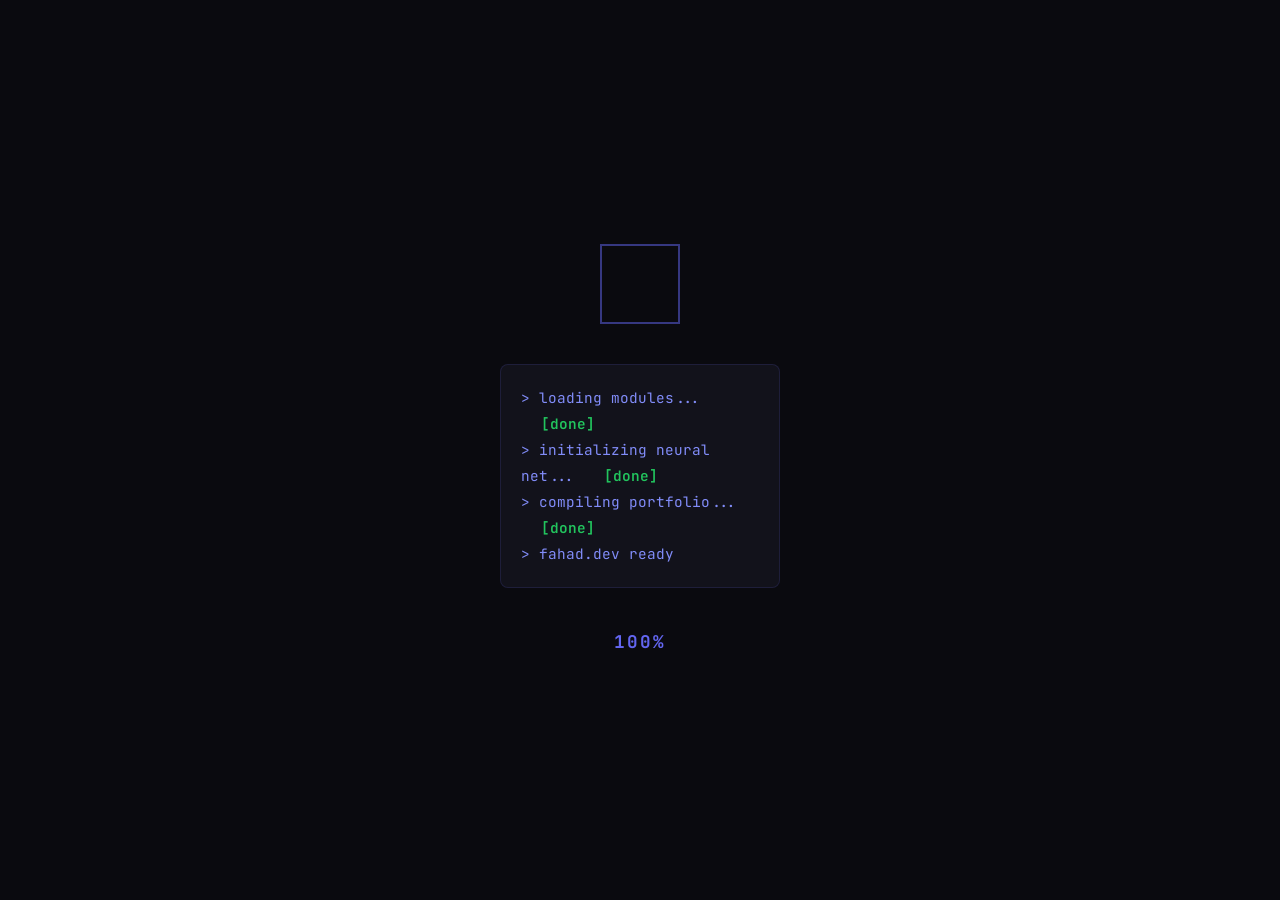
==== commit 2150d207: "v2.1: experience buttons, View All, achievements polish - Experience: buttons are now full-width sta" ====
--- a/index.html
+++ b/index.html
@@ -764,25 +764,27 @@
             margin-top: 2px;
         }
 
-        /* Buttons — clear hierarchy */
+        /* Buttons — full-width stacked */
         .exp-buttons {
             display: flex;
-            gap: 12px;
-            flex-wrap: wrap;
+            flex-direction: column;
+            gap: 10px;
             position: relative;
             z-index: 1;
         }
         .exp-btn-primary {
-            display: inline-flex;
-            align-items: center;
+            display: flex;
+            align-items: center;
+            justify-content: center;
             gap: 8px;
-            padding: 11px 22px;
+            width: 100%;
+            padding: 13px 22px;
             background: var(--accent);
             color: #fff;
             border: none;
             border-radius: 10px;
-            font-size: 0.85rem;
-            font-weight: 600;
+            font-size: 0.88rem;
+            font-weight: 700;
             font-family: var(--font-body);
             text-decoration: none;
             cursor: pointer;
@@ -796,16 +798,18 @@
         }
         .exp-btn-primary:active { transform: translateY(1px); box-shadow: none; }
         .exp-btn-ghost {
-            display: inline-flex;
-            align-items: center;
+            display: flex;
+            align-items: center;
+            justify-content: center;
             gap: 8px;
-            padding: 10px 22px;
+            width: 100%;
+            padding: 12px 22px;
             background: transparent;
             color: var(--text-secondary);
             border: 1px solid var(--border-hover);
             border-radius: 10px;
-            font-size: 0.85rem;
-            font-weight: 600;
+            font-size: 0.88rem;
+            font-weight: 700;
             font-family: var(--font-body);
             text-decoration: none;
             cursor: pointer;
@@ -945,26 +949,37 @@
         .view-all-btn {
             display: inline-flex;
             align-items: center;
-            gap: 8px;
-            padding: 10px 24px;
-            border: 1px solid var(--accent);
-            color: var(--accent-light);
-            border-radius: 100px;
+            gap: 10px;
+            padding: 15px 40px;
+            background: var(--accent);
+            color: #fff;
+            border: none;
+            border-radius: 12px;
             text-decoration: none;
-            font-size: 0.82rem;
-            font-weight: 600;
+            font-size: 1rem;
+            font-weight: 800;
+            font-family: var(--font-heading);
+            letter-spacing: -0.01em;
             transition: all var(--transition);
+            box-shadow: 0 6px 28px rgba(99,102,241,0.45), 0 2px 8px rgba(0,0,0,0.25);
             position: relative;
             overflow: hidden;
         }
+        .view-all-btn::before {
+            content: '';
+            position: absolute;
+            inset: 0;
+            background: linear-gradient(135deg, rgba(255,255,255,0.12), transparent);
+            pointer-events: none;
+        }
         .view-all-btn:hover {
-            background: var(--accent);
-            color: white;
-            transform: translateY(-2px);
-            box-shadow: 0 6px 24px var(--accent-glow);
-        }
-        .view-all-btn i { transition: transform var(--transition); }
-        .view-all-btn:hover i { transform: translateX(4px); }
+            background: var(--accent-light);
+            transform: translateY(-3px);
+            box-shadow: 0 12px 40px rgba(99,102,241,0.6), 0 4px 12px rgba(0,0,0,0.3);
+        }
+        .view-all-btn:active { transform: translateY(0); box-shadow: 0 4px 14px rgba(99,102,241,0.35); }
+        .view-all-btn i { transition: transform var(--transition); font-size: 0.95rem; }
+        .view-all-btn:hover i { transform: translateX(5px); }
 
         /* ===== SKILLS REDESIGN ===== */
         .skills-filter {
@@ -1105,39 +1120,41 @@
         .achievements-grid {
             display: grid;
             grid-template-columns: repeat(3, 1fr);
-            gap: 12px;
-            margin-bottom: 22px;
+            gap: 14px;
+            margin-bottom: 24px;
         }
         .ach-card {
             background: var(--bg-card);
             border: 1px solid var(--border);
-            border-radius: var(--radius);
-            padding: 16px;
-            display: flex;
-            gap: 12px;
+            border-radius: var(--radius-lg);
+            padding: 22px 20px;
+            display: flex;
+            gap: 16px;
             align-items: center;
             transition: all var(--transition);
         }
         .ach-card:hover {
             border-color: var(--accent);
-            transform: translateY(-3px);
-            box-shadow: 0 6px 22px rgba(0,0,0,0.25);
+            transform: translateY(-4px);
+            box-shadow: 0 10px 32px rgba(0,0,0,0.28);
+            background: var(--bg-card-hover);
         }
         .ach-card .ach-icon {
-            width: 40px; height: 40px; min-width: 40px;
-            border-radius: 10px;
+            width: 52px; height: 52px; min-width: 52px;
+            border-radius: 14px;
             display: flex; align-items: center; justify-content: center;
-            font-size: 1rem;
-        }
-        .ach-card h4 { font-size: 0.82rem; font-weight: 700; color: var(--text-primary); margin-bottom: 2px; }
-        .ach-card p { color: var(--text-secondary); font-size: 0.72rem; line-height: 1.4; }
+            font-size: 1.3rem;
+        }
+        .ach-card h4 { font-size: 0.96rem; font-weight: 700; color: var(--text-primary); margin-bottom: 4px; }
+        .ach-card p { color: var(--text-secondary); font-size: 0.8rem; line-height: 1.45; }
         .ach-card.featured {
             grid-column: span 2;
-            background: linear-gradient(135deg, var(--bg-card), rgba(99,102,241,0.06));
-            border-color: rgba(99,102,241,0.15);
-        }
-        .ach-card.featured .ach-icon { width: 44px; height: 44px; min-width: 44px; font-size: 1.1rem; }
-        .ach-card.featured h4 { font-size: 0.92rem; }
+            background: linear-gradient(135deg, rgba(99,102,241,0.08), rgba(6,182,212,0.03));
+            border-color: rgba(99,102,241,0.2);
+        }
+        .ach-card.featured .ach-icon { width: 58px; height: 58px; min-width: 58px; font-size: 1.5rem; border-radius: 16px; }
+        .ach-card.featured h4 { font-size: 1.08rem; }
+        .ach-card.featured p { font-size: 0.84rem; }
 
         .profiles-section h3 {
             font-family: var(--font-heading);
@@ -1185,35 +1202,26 @@
         .profile-card .rating { font-family: var(--font-mono); font-size: 0.68rem; font-weight: 600; display: block; margin-top: 1px; }
         .profile-card .detail { font-size: 0.66rem; color: var(--text-secondary); display: block; margin-top: 2px; }
         .profile-btn {
-            padding: 5px 11px;
-            border-radius: 6px;
-            background: var(--bg-tertiary);
-            border: 1px solid var(--border);
-            color: var(--text-secondary);
-            font-size: 0.68rem;
-            font-weight: 600;
+            padding: 8px 18px;
+            border-radius: 8px;
+            background: var(--accent);
+            border: 1px solid var(--accent);
+            color: #fff;
+            font-size: 0.78rem;
+            font-weight: 700;
+            font-family: var(--font-body);
             text-decoration: none;
             transition: all var(--transition);
             white-space: nowrap;
-            position: relative;
-            overflow: hidden;
-        }
-        .profile-btn::before {
-            content: '';
-            position: absolute;
-            top: 0; left: -100%; width: 100%; height: 100%;
-            background: linear-gradient(90deg, transparent, rgba(99,102,241,0.3), transparent);
-            transition: left 0.5s ease;
+            box-shadow: 0 3px 10px rgba(99,102,241,0.35);
         }
         .profile-btn:hover {
-            border-color: var(--accent);
-            color: var(--accent-light);
-            background: var(--accent-dim);
-            transform: translateY(-1px);
-            box-shadow: 0 4px 14px var(--accent-glow);
-        }
-        .profile-btn:hover::before { left: 100%; }
-        .profile-btn:active { transform: translateY(1px) scale(0.95); box-shadow: none; }
+            background: var(--accent-light);
+            border-color: var(--accent-light);
+            transform: translateY(-2px);
+            box-shadow: 0 6px 18px rgba(99,102,241,0.5);
+        }
+        .profile-btn:active { transform: translateY(0); box-shadow: none; }
 
         /* ===== LEADERSHIP ===== */
         .leadership-featured {
@@ -1880,7 +1888,7 @@
                                 <div class="exp-company-sub">EdTech · Remote</div>
                             </div>
                         </div>
-                        <div class="exp-period-badge">Aug 2025 — Sep 2025</div>
+                        <div class="exp-period-badge">1 May 2025 — 31 Jul 2025</div>
                     </div>
 
                     <!-- Role -->
@@ -1931,7 +1939,7 @@
                         <a href="https://code-clash-seven.vercel.app/" target="_blank" class="exp-btn-primary">
                             <i class="fas fa-external-link-alt"></i> Live Website
                         </a>
-                        <a href="#" target="_blank" class="exp-btn-ghost">
+                        <a href="https://drive.google.com/file/d/1phfam616nx1uheiM0FwLC3VxW1ZNUUVp/view?usp=sharing" target="_blank" class="exp-btn-ghost">
                             <i class="fas fa-certificate"></i> Certificate
                         </a>
                     </div>
@@ -2020,8 +2028,8 @@
                     </div>
                 </div>
             </div>
-            <div class="projects-footer reveal">
-                <a href="projects.html" class="view-all-btn">View All Projects <i class="fas fa-arrow-right"></i></a>
+            <div class="projects-footer">
+                <a href="projects.html" class="view-all-btn"><i class="fas fa-th-large"></i> View All Projects <i class="fas fa-arrow-right"></i></a>
             </div>
         </div>
     </div>
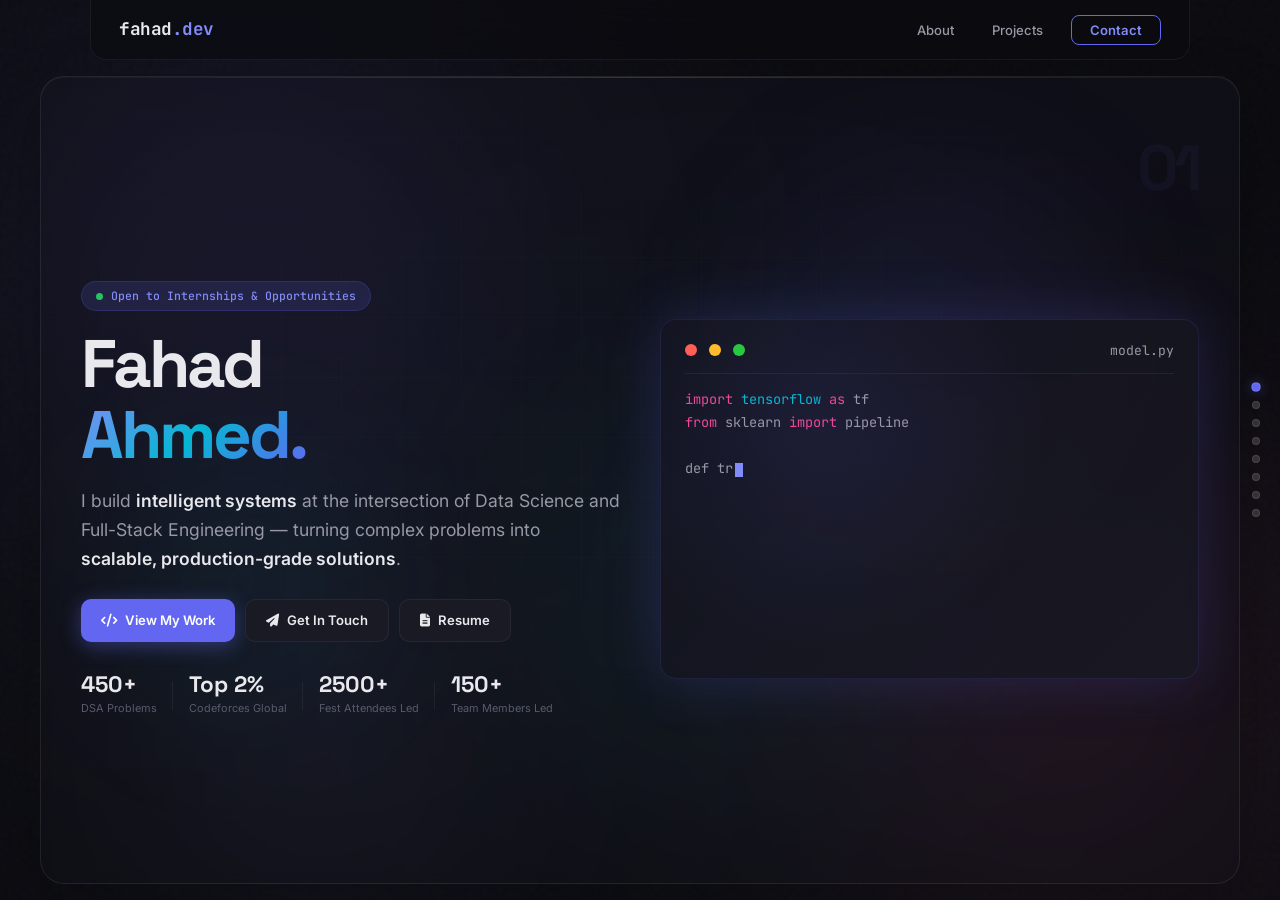
==== commit 7cee3ee5: "v2.2: dynamic aurora background, contact polish, cert page enrichment, exp buttons revert" ====
--- a/index.html
+++ b/index.html
@@ -55,6 +55,102 @@
             color: var(--text-primary);
             line-height: 1.6;
             -webkit-font-smoothing: antialiased;
+            position: relative;
+        }
+
+        /* ===== DYNAMIC AURORA BACKGROUND ===== */
+        .aurora-bg {
+            position: fixed;
+            inset: 0;
+            z-index: 0;
+            pointer-events: none;
+            overflow: hidden;
+            background: var(--bg-primary);
+        }
+        .aurora-bg::before,
+        .aurora-bg::after {
+            content: '';
+            position: absolute;
+            border-radius: 50%;
+            filter: blur(120px);
+            opacity: 0.35;
+            mix-blend-mode: screen;
+        }
+        .aurora-bg::before {
+            width: 60vw;
+            height: 60vw;
+            background: radial-gradient(circle, rgba(99,102,241,0.55), transparent 70%);
+            top: -10%;
+            left: -10%;
+            animation: auroraDrift1 22s ease-in-out infinite alternate;
+        }
+        .aurora-bg::after {
+            width: 55vw;
+            height: 55vw;
+            background: radial-gradient(circle, rgba(236,72,153,0.45), transparent 70%);
+            bottom: -15%;
+            right: -10%;
+            animation: auroraDrift2 28s ease-in-out infinite alternate;
+        }
+        .aurora-blob {
+            position: absolute;
+            border-radius: 50%;
+            filter: blur(110px);
+            opacity: 0.32;
+            mix-blend-mode: screen;
+        }
+        .aurora-blob.cyan {
+            width: 45vw;
+            height: 45vw;
+            background: radial-gradient(circle, rgba(6,182,212,0.5), transparent 70%);
+            top: 30%;
+            left: 35%;
+            animation: auroraDrift3 26s ease-in-out infinite alternate;
+        }
+        .aurora-blob.violet {
+            width: 40vw;
+            height: 40vw;
+            background: radial-gradient(circle, rgba(129,140,248,0.4), transparent 70%);
+            top: 55%;
+            left: 5%;
+            animation: auroraDrift4 30s ease-in-out infinite alternate;
+        }
+        .aurora-grid {
+            position: absolute;
+            inset: 0;
+            background-image:
+                linear-gradient(rgba(99,102,241,0.05) 1px, transparent 1px),
+                linear-gradient(90deg, rgba(99,102,241,0.05) 1px, transparent 1px);
+            background-size: 60px 60px;
+            mask-image: radial-gradient(ellipse at center, black 30%, transparent 75%);
+            -webkit-mask-image: radial-gradient(ellipse at center, black 30%, transparent 75%);
+            animation: gridFloat 40s linear infinite;
+        }
+        .aurora-noise {
+            position: absolute;
+            inset: 0;
+            opacity: 0.025;
+            background-image: url("data:image/svg+xml,%3Csvg viewBox='0 0 200 200' xmlns='http://www.w3.org/2000/svg'%3E%3Cfilter id='n'%3E%3CfeTurbulence type='fractalNoise' baseFrequency='0.9'/%3E%3C/filter%3E%3Crect width='100%25' height='100%25' filter='url(%23n)'/%3E%3C/svg%3E");
+        }
+        @keyframes auroraDrift1 {
+            0% { transform: translate(0,0) scale(1); }
+            100% { transform: translate(15vw, 10vh) scale(1.15); }
+        }
+        @keyframes auroraDrift2 {
+            0% { transform: translate(0,0) scale(1); }
+            100% { transform: translate(-12vw, -8vh) scale(1.2); }
+        }
+        @keyframes auroraDrift3 {
+            0% { transform: translate(0,0) scale(1); }
+            100% { transform: translate(-10vw, 12vh) scale(1.1); }
+        }
+        @keyframes auroraDrift4 {
+            0% { transform: translate(0,0) scale(1); }
+            100% { transform: translate(14vw, -10vh) scale(1.18); }
+        }
+        @keyframes gridFloat {
+            0% { background-position: 0 0; }
+            100% { background-position: 60px 60px; }
         }
 
         /* ===== SNAP CONTAINER ===== */
@@ -64,6 +160,8 @@
             scroll-snap-type: y mandatory;
             scroll-behavior: smooth;
             scrollbar-width: none;
+            position: relative;
+            z-index: 1;
         }
         #snapContainer::-webkit-scrollbar { display: none; }
 
@@ -260,7 +358,7 @@
             align-items: center;
             justify-content: center;
             padding: 76px 16px 16px; /* 60px nav height + 16px gap on top */
-            background: var(--bg-primary);
+            background: transparent;
         }
         .page:nth-child(even) { background: var(--bg-secondary); }
 
@@ -767,8 +865,8 @@
         /* Buttons — full-width stacked */
         .exp-buttons {
             display: flex;
-            flex-direction: column;
-            gap: 10px;
+            flex-direction: row;
+            gap: 12px;
             position: relative;
             z-index: 1;
         }
@@ -777,7 +875,8 @@
             align-items: center;
             justify-content: center;
             gap: 8px;
-            width: 100%;
+            flex: 1;
+            min-width: 0;
             padding: 13px 22px;
             background: var(--accent);
             color: #fff;
@@ -802,7 +901,8 @@
             align-items: center;
             justify-content: center;
             gap: 8px;
-            width: 100%;
+            flex: 1;
+            min-width: 0;
             padding: 12px 22px;
             background: transparent;
             color: var(--text-secondary);
@@ -1487,6 +1587,112 @@
         .cert-btn.secondary:active { transform: translateY(1px) scale(0.97); }
         .cert-btn.secondary:hover::before { left: 100%; }
 
+        /* ===== CREDENTIALS EXTRAS ===== */
+        .cert-stats {
+            display: grid;
+            grid-template-columns: repeat(4, 1fr);
+            gap: 12px;
+            margin-bottom: 18px;
+        }
+        .cert-stat {
+            background: linear-gradient(145deg, var(--bg-card), rgba(20,20,30,0.4));
+            border: 1px solid var(--border);
+            border-radius: 14px;
+            padding: 14px 16px;
+            text-align: left;
+            position: relative;
+            overflow: hidden;
+            transition: all var(--transition);
+        }
+        .cert-stat::before {
+            content: '';
+            position: absolute;
+            top: 0; left: 0;
+            width: 100%; height: 2px;
+            background: linear-gradient(90deg, var(--accent), var(--cyan));
+            transform: scaleX(0);
+            transform-origin: left;
+            transition: transform 0.5s ease;
+        }
+        .cert-stat:hover {
+            transform: translateY(-3px);
+            border-color: var(--border-hover);
+            box-shadow: 0 8px 24px rgba(0,0,0,0.25);
+        }
+        .cert-stat:hover::before { transform: scaleX(1); }
+        .cert-stat .num {
+            font-family: var(--font-heading);
+            font-size: 1.7rem;
+            font-weight: 800;
+            background: linear-gradient(135deg, var(--accent-light), var(--cyan));
+            -webkit-background-clip: text;
+            -webkit-text-fill-color: transparent;
+            line-height: 1;
+            margin-bottom: 4px;
+        }
+        .cert-stat .label {
+            font-size: 0.7rem;
+            color: var(--text-secondary);
+            font-weight: 500;
+        }
+        .learning-strip {
+            margin-top: 16px;
+            padding: 16px 20px;
+            background: linear-gradient(120deg, rgba(99,102,241,0.08), rgba(6,182,212,0.06));
+            border: 1px solid var(--border);
+            border-radius: 14px;
+            display: flex;
+            align-items: center;
+            justify-content: space-between;
+            gap: 18px;
+            flex-wrap: wrap;
+        }
+        .learning-strip .ls-left {
+            display: flex;
+            align-items: center;
+            gap: 14px;
+        }
+        .learning-strip .ls-icon {
+            width: 42px; height: 42px;
+            border-radius: 11px;
+            background: var(--accent-dim);
+            color: var(--accent-light);
+            display: flex;
+            align-items: center;
+            justify-content: center;
+            font-size: 1.1rem;
+        }
+        .learning-strip .ls-title {
+            font-size: 0.92rem;
+            font-weight: 700;
+            color: var(--text-primary);
+            margin-bottom: 2px;
+        }
+        .learning-strip .ls-sub {
+            font-size: 0.74rem;
+            color: var(--text-secondary);
+        }
+        .learning-pills {
+            display: flex;
+            gap: 6px;
+            flex-wrap: wrap;
+        }
+        .learning-pill {
+            padding: 5px 12px;
+            background: var(--bg-card);
+            border: 1px solid var(--border);
+            border-radius: 100px;
+            font-size: 0.7rem;
+            color: var(--text-secondary);
+            font-weight: 500;
+            transition: all var(--transition);
+        }
+        .learning-pill:hover {
+            border-color: var(--accent);
+            color: var(--accent-light);
+            transform: translateY(-2px);
+        }
+
         /* ===== CONTACT REDESIGN ===== */
         #contact .page-inner { padding: 70px 40px 32px; }
         .contact-wrapper {
@@ -1560,8 +1766,8 @@
             gap: 10px;
         }
         .social-icon {
-            width: 42px; height: 42px;
-            border-radius: 10px;
+            width: 46px; height: 46px;
+            border-radius: 12px;
             background: var(--bg-card);
             border: 1px solid var(--border);
             display: flex;
@@ -1569,15 +1775,29 @@
             justify-content: center;
             color: var(--text-secondary);
             text-decoration: none;
-            font-size: 1rem;
-            transition: all var(--transition);
-        }
+            font-size: 1.05rem;
+            transition: all 0.4s cubic-bezier(0.34, 1.56, 0.64, 1);
+            position: relative;
+            overflow: hidden;
+        }
+        .social-icon::before {
+            content: '';
+            position: absolute;
+            inset: 0;
+            background: linear-gradient(135deg, var(--accent), var(--cyan));
+            opacity: 0;
+            transition: opacity 0.4s ease;
+            z-index: 0;
+        }
+        .social-icon i { position: relative; z-index: 1; transition: transform 0.4s ease; }
         .social-icon:hover {
-            border-color: var(--accent);
-            color: var(--accent-light);
-            transform: translateY(-3px);
-            box-shadow: 0 6px 18px var(--accent-glow);
-        }
+            border-color: transparent;
+            color: #fff;
+            transform: translateY(-5px) rotate(-4deg) scale(1.08);
+            box-shadow: 0 10px 28px var(--accent-glow);
+        }
+        .social-icon:hover::before { opacity: 1; }
+        .social-icon:hover i { transform: scale(1.15); }
 
         .contact-right {
             display: flex;
@@ -1588,24 +1808,52 @@
             background: var(--bg-card);
             border: 1px solid var(--border);
             border-radius: var(--radius);
-            padding: 16px 20px;
-            display: flex;
-            align-items: center;
-            gap: 14px;
+            padding: 18px 22px;
+            display: flex;
+            align-items: center;
+            gap: 16px;
             text-decoration: none;
-            transition: all var(--transition);
+            transition: all 0.45s cubic-bezier(0.34, 1.56, 0.64, 1);
+            position: relative;
+            overflow: hidden;
+            isolation: isolate;
+        }
+        .contact-card::before {
+            content: '';
+            position: absolute;
+            inset: 0;
+            background: linear-gradient(120deg, transparent 30%, rgba(99,102,241,0.18) 50%, transparent 70%);
+            transform: translateX(-100%);
+            transition: transform 0.7s ease;
+            z-index: -1;
+        }
+        .contact-card::after {
+            content: '';
+            position: absolute;
+            left: 0; top: 0; bottom: 0;
+            width: 3px;
+            background: linear-gradient(180deg, var(--accent), var(--cyan));
+            transform: scaleY(0);
+            transform-origin: top;
+            transition: transform 0.4s ease;
+            z-index: 1;
         }
         .contact-card:hover {
             border-color: var(--accent);
             background: var(--bg-card-hover);
-            transform: translateX(4px);
-            box-shadow: 0 6px 22px rgba(0,0,0,0.2);
-        }
+            transform: translateX(8px) translateY(-2px);
+            box-shadow: 0 12px 32px rgba(99,102,241,0.25);
+        }
+        .contact-card:hover::before { transform: translateX(100%); }
+        .contact-card:hover::after { transform: scaleY(1); }
+        .contact-card:hover .c-icon { transform: rotate(-8deg) scale(1.1); box-shadow: 0 6px 18px var(--accent-glow); }
+        .contact-card:hover .c-value { color: var(--accent-light); }
         .contact-card .c-icon {
-            width: 40px; height: 40px;
-            min-width: 40px;
-            border-radius: 10px;
-            display: flex;
+            width: 44px; height: 44px;
+            min-width: 44px;
+            border-radius: 12px;
+            display: flex;
+            transition: all 0.4s cubic-bezier(0.34, 1.56, 0.64, 1);
             align-items: center;
             justify-content: center;
             font-size: 1rem;
@@ -1619,10 +1867,11 @@
             margin-bottom: 1px;
         }
         .contact-card .c-value {
-            font-size: 0.82rem;
+            font-size: 0.85rem;
             color: var(--text-primary);
-            font-weight: 500;
+            font-weight: 600;
             word-break: break-all;
+            transition: color 0.4s ease;
         }
 
         .contact-footer {
@@ -1754,6 +2003,8 @@
             .achievements-grid { grid-template-columns: 1fr 1fr; gap: 8px; }
             .ach-card.featured { grid-column: span 1; }
             .certs-grid { grid-template-columns: 1fr; }
+            .cert-stats { grid-template-columns: repeat(2, 1fr); }
+            .learning-strip { flex-direction: column; align-items: flex-start; }
             .exp-metrics { grid-template-columns: 1fr 1fr; }
         }
 
@@ -1790,6 +2041,14 @@
     </div>
 
     <div class="cursor-glow" id="cursorGlow"></div>
+
+    <!-- Dynamic aurora background -->
+    <div class="aurora-bg" aria-hidden="true">
+        <div class="aurora-grid"></div>
+        <div class="aurora-blob cyan"></div>
+        <div class="aurora-blob violet"></div>
+        <div class="aurora-noise"></div>
+    </div>
     <div class="particles" id="particles"></div>
     <div class="page-dots" id="pageDots"></div>
 
@@ -2246,6 +2505,12 @@
             <div class="section-number">07</div>
             <div class="section-label reveal">Credentials</div>
             <h2 class="section-title reveal">Certified expertise.</h2>
+            <div class="cert-stats reveal">
+                <div class="cert-stat"><div class="num">13+</div><div class="label">Courses Completed</div></div>
+                <div class="cert-stat"><div class="num">2</div><div class="label">Specializations</div></div>
+                <div class="cert-stat"><div class="num">450+</div><div class="label">Learning Hours</div></div>
+                <div class="cert-stat"><div class="num">100%</div><div class="label">Verified Online</div></div>
+            </div>
             <div class="certs-grid">
                 <div class="cert-card reveal">
                     <div class="cert-header">
@@ -2296,6 +2561,22 @@
                             <i class="fab fa-github"></i> Projects
                         </a>
                     </div>
+                </div>
+            </div>
+            <div class="learning-strip reveal reveal-delay-2">
+                <div class="ls-left">
+                    <div class="ls-icon"><i class="fa-solid fa-graduation-cap"></i></div>
+                    <div>
+                        <div class="ls-title">Continuous Learning Track</div>
+                        <div class="ls-sub">Currently studying — DSA, System Design, MLOps & GenAI</div>
+                    </div>
+                </div>
+                <div class="learning-pills">
+                    <span class="learning-pill">DeepLearning.AI</span>
+                    <span class="learning-pill">Coursera</span>
+                    <span class="learning-pill">Stanford Online</span>
+                    <span class="learning-pill">IBM SkillsBuild</span>
+                    <span class="learning-pill">NPTEL</span>
                 </div>
             </div>
         </div>
@@ -2323,12 +2604,12 @@
                         <span class="contact-tag">Machine Learning</span>
                     </div>
                     <div class="contact-social reveal reveal-delay-4">
-                        <a href="https://github.com/FahadAhmed-8" target="_blank" class="social-icon" title="GitHub"><i class="fab fa-github"></i></a>
-                        <a href="https://www.linkedin.com/in/fahadwajidahmed/" target="_blank" class="social-icon" title="LinkedIn"><i class="fab fa-linkedin-in"></i></a>
-                        <a href="https://www.codechef.com/users/gaze_rain_47" target="_blank" class="social-icon" title="CodeChef"><i class="fas fa-code"></i></a>
-                        <a href="https://codeforces.com/profile/Talwar-baaz-fhd" target="_blank" class="social-icon" title="Codeforces"><i class="fas fa-chart-line"></i></a>
-                        <a href="https://leetcode.com/u/fhd_got_adhd_303/" target="_blank" class="social-icon" title="LeetCode"><i class="fas fa-terminal"></i></a>
-                        <a href="https://codolio.com/profile/FahadAhmed" target="_blank" class="social-icon" title="Codolio"><i class="fas fa-link"></i></a>
+                        <a href="https://github.com/FahadAhmed-8" target="_blank" class="social-icon" title="GitHub"><i class="fa-brands fa-github"></i></a>
+                        <a href="https://www.linkedin.com/in/fahadwajidahmed/" target="_blank" class="social-icon" title="LinkedIn"><i class="fa-brands fa-linkedin-in"></i></a>
+                        <a href="https://www.codechef.com/users/gaze_rain_47" target="_blank" class="social-icon" title="CodeChef"><i class="fa-solid fa-utensils"></i></a>
+                        <a href="https://codeforces.com/profile/Talwar-baaz-fhd" target="_blank" class="social-icon" title="Codeforces"><i class="fa-solid fa-trophy"></i></a>
+                        <a href="https://leetcode.com/u/fhd_got_adhd_303/" target="_blank" class="social-icon" title="LeetCode"><i class="fa-brands fa-leetcode"></i></a>
+                        <a href="https://codolio.com/profile/FahadAhmed" target="_blank" class="social-icon" title="Codolio"><i class="fa-solid fa-chart-simple"></i></a>
                     </div>
                 </div>
                 <div class="contact-right">
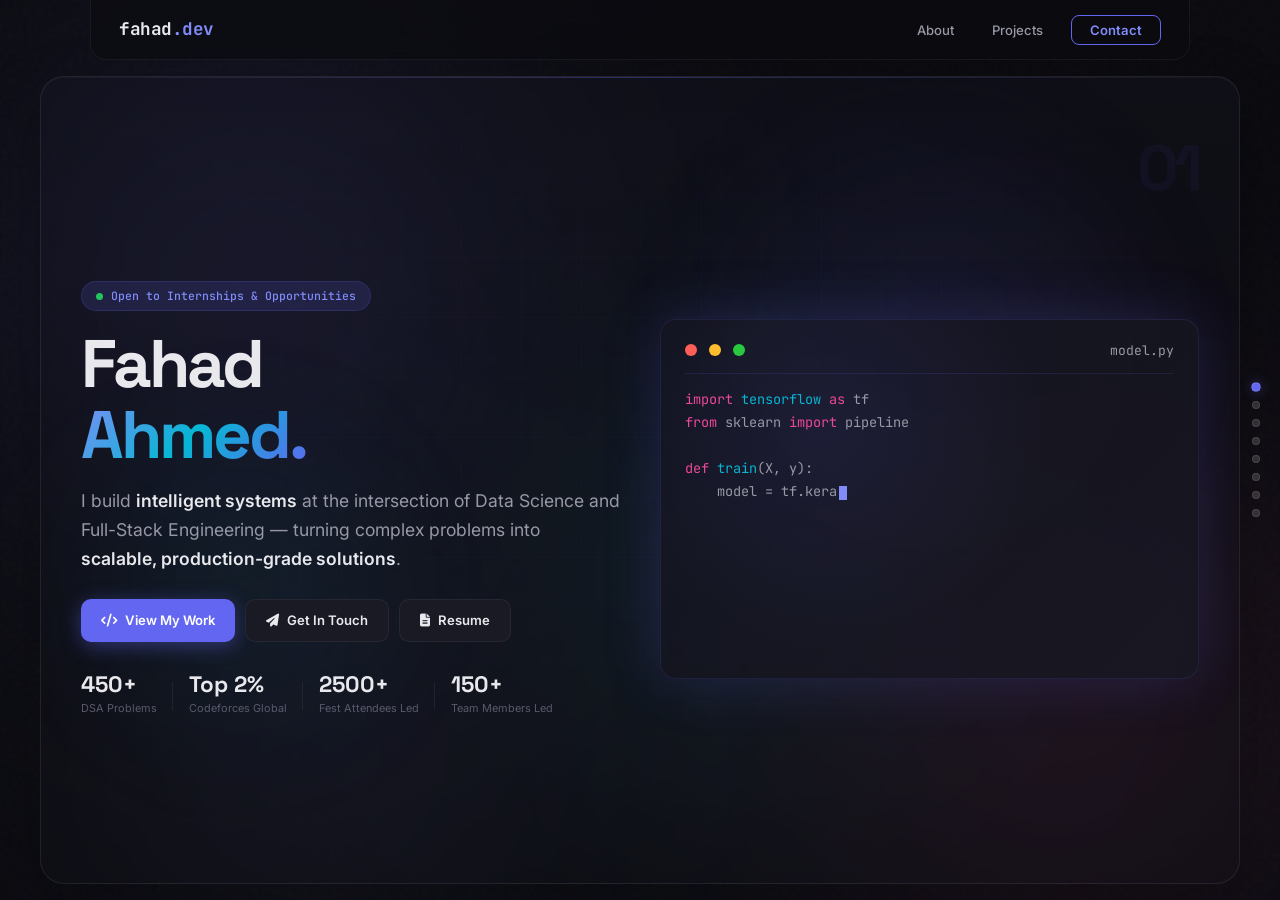
==== commit db231281: "refactor: modularize index.html into per-section CSS + JS files - Split inline <style> (2000+ lines)" ====
--- a/index.html
+++ b/index.html
@@ -9,2019 +9,28 @@
     <link rel="preconnect" href="https://fonts.gstatic.com" crossorigin>
     <link href="https://fonts.googleapis.com/css2?family=Inter:wght@300;400;500;600;700;800;900&family=JetBrains+Mono:wght@400;500;600;700&family=Space+Grotesk:wght@400;500;600;700&display=swap" rel="stylesheet">
     <link rel="stylesheet" href="https://cdnjs.cloudflare.com/ajax/libs/font-awesome/6.5.1/css/all.min.css">
-    <style>
-        *, *::before, *::after { margin: 0; padding: 0; box-sizing: border-box; }
-
-        :root {
-            --bg-primary: #0a0a0f;
-            --bg-secondary: #0d0d14;
-            --bg-tertiary: #1a1a24;
-            --bg-card: #14141e;
-            --bg-card-hover: #1c1c2a;
-            --text-primary: #e8e8ed;
-            --text-secondary: #9898a6;
-            --text-muted: #5a5a6e;
-            --accent: #6366f1;
-            --accent-light: #818cf8;
-            --accent-dim: rgba(99, 102, 241, 0.15);
-            --accent-glow: rgba(99, 102, 241, 0.4);
-            --green: #22c55e;
-            --green-dim: rgba(34, 197, 94, 0.15);
-            --orange: #f59e0b;
-            --orange-dim: rgba(245, 158, 11, 0.15);
-            --cyan: #06b6d4;
-            --cyan-dim: rgba(6, 182, 212, 0.15);
-            --pink: #ec4899;
-            --pink-dim: rgba(236, 72, 153, 0.15);
-            --border: rgba(255, 255, 255, 0.06);
-            --border-hover: rgba(255, 255, 255, 0.12);
-            --border-strong: rgba(255, 255, 255, 0.08);
-            --radius: 12px;
-            --radius-lg: 20px;
-            --transition: 0.3s cubic-bezier(0.4, 0, 0.2, 1);
-            --font-body: 'Inter', -apple-system, sans-serif;
-            --font-heading: 'Space Grotesk', sans-serif;
-            --font-mono: 'JetBrains Mono', monospace;
-        }
-
-        html, body {
-            height: 100%;
-            overflow: hidden;
-        }
-
-        body {
-            font-family: var(--font-body);
-            background: var(--bg-primary);
-            color: var(--text-primary);
-            line-height: 1.6;
-            -webkit-font-smoothing: antialiased;
-            position: relative;
-        }
-
-        /* ===== DYNAMIC AURORA BACKGROUND ===== */
-        .aurora-bg {
-            position: fixed;
-            inset: 0;
-            z-index: 0;
-            pointer-events: none;
-            overflow: hidden;
-            background: var(--bg-primary);
-        }
-        .aurora-bg::before,
-        .aurora-bg::after {
-            content: '';
-            position: absolute;
-            border-radius: 50%;
-            filter: blur(120px);
-            opacity: 0.35;
-            mix-blend-mode: screen;
-        }
-        .aurora-bg::before {
-            width: 60vw;
-            height: 60vw;
-            background: radial-gradient(circle, rgba(99,102,241,0.55), transparent 70%);
-            top: -10%;
-            left: -10%;
-            animation: auroraDrift1 22s ease-in-out infinite alternate;
-        }
-        .aurora-bg::after {
-            width: 55vw;
-            height: 55vw;
-            background: radial-gradient(circle, rgba(236,72,153,0.45), transparent 70%);
-            bottom: -15%;
-            right: -10%;
-            animation: auroraDrift2 28s ease-in-out infinite alternate;
-        }
-        .aurora-blob {
-            position: absolute;
-            border-radius: 50%;
-            filter: blur(110px);
-            opacity: 0.32;
-            mix-blend-mode: screen;
-        }
-        .aurora-blob.cyan {
-            width: 45vw;
-            height: 45vw;
-            background: radial-gradient(circle, rgba(6,182,212,0.5), transparent 70%);
-            top: 30%;
-            left: 35%;
-            animation: auroraDrift3 26s ease-in-out infinite alternate;
-        }
-        .aurora-blob.violet {
-            width: 40vw;
-            height: 40vw;
-            background: radial-gradient(circle, rgba(129,140,248,0.4), transparent 70%);
-            top: 55%;
-            left: 5%;
-            animation: auroraDrift4 30s ease-in-out infinite alternate;
-        }
-        .aurora-grid {
-            position: absolute;
-            inset: 0;
-            background-image:
-                linear-gradient(rgba(99,102,241,0.05) 1px, transparent 1px),
-                linear-gradient(90deg, rgba(99,102,241,0.05) 1px, transparent 1px);
-            background-size: 60px 60px;
-            mask-image: radial-gradient(ellipse at center, black 30%, transparent 75%);
-            -webkit-mask-image: radial-gradient(ellipse at center, black 30%, transparent 75%);
-            animation: gridFloat 40s linear infinite;
-        }
-        .aurora-noise {
-            position: absolute;
-            inset: 0;
-            opacity: 0.025;
-            background-image: url("data:image/svg+xml,%3Csvg viewBox='0 0 200 200' xmlns='http://www.w3.org/2000/svg'%3E%3Cfilter id='n'%3E%3CfeTurbulence type='fractalNoise' baseFrequency='0.9'/%3E%3C/filter%3E%3Crect width='100%25' height='100%25' filter='url(%23n)'/%3E%3C/svg%3E");
-        }
-        @keyframes auroraDrift1 {
-            0% { transform: translate(0,0) scale(1); }
-            100% { transform: translate(15vw, 10vh) scale(1.15); }
-        }
-        @keyframes auroraDrift2 {
-            0% { transform: translate(0,0) scale(1); }
-            100% { transform: translate(-12vw, -8vh) scale(1.2); }
-        }
-        @keyframes auroraDrift3 {
-            0% { transform: translate(0,0) scale(1); }
-            100% { transform: translate(-10vw, 12vh) scale(1.1); }
-        }
-        @keyframes auroraDrift4 {
-            0% { transform: translate(0,0) scale(1); }
-            100% { transform: translate(14vw, -10vh) scale(1.18); }
-        }
-        @keyframes gridFloat {
-            0% { background-position: 0 0; }
-            100% { background-position: 60px 60px; }
-        }
-
-        /* ===== SNAP CONTAINER ===== */
-        #snapContainer {
-            height: 100%;
-            overflow-y: scroll;
-            scroll-snap-type: y mandatory;
-            scroll-behavior: smooth;
-            scrollbar-width: none;
-            position: relative;
-            z-index: 1;
-        }
-        #snapContainer::-webkit-scrollbar { display: none; }
-
-        /* ===== CURSOR GLOW ===== */
-        .cursor-glow {
-            position: fixed;
-            width: 600px;
-            height: 600px;
-            border-radius: 50%;
-            background: radial-gradient(circle, rgba(99,102,241,0.06) 0%, transparent 70%);
-            pointer-events: none;
-            z-index: 0;
-            transform: translate(-50%, -50%);
-            transition: transform 0.1s ease;
-        }
-
-        /* ===== LOADER ===== */
-        .loader {
-            position: fixed; top: 0; left: 0;
-            width: 100%; height: 100%;
-            background: var(--bg-primary);
-            display: flex; flex-direction: column;
-            align-items: center; justify-content: center;
-            z-index: 10000;
-            transition: opacity 0.6s ease, visibility 0.6s ease;
-            gap: 40px;
-        }
-        .loader.hidden { opacity: 0; visibility: hidden; }
-        .loader-cube {
-            width: 80px; height: 80px;
-            position: relative;
-            transform-style: preserve-3d;
-            animation: rotateCube 8s infinite linear;
-        }
-        .loader-cube-face {
-            position: absolute;
-            width: 80px; height: 80px;
-            border: 2px solid var(--accent);
-            opacity: 0.3;
-        }
-        .loader-cube-face:nth-child(1) { transform: translateZ(40px); }
-        .loader-cube-face:nth-child(2) { transform: rotateY(180deg) translateZ(40px); }
-        .loader-cube-face:nth-child(3) { transform: rotateY(90deg) translateZ(40px); }
-        .loader-cube-face:nth-child(4) { transform: rotateY(-90deg) translateZ(40px); }
-        .loader-cube-face:nth-child(5) { transform: rotateX(90deg) translateZ(40px); }
-        .loader-cube-face:nth-child(6) { transform: rotateX(-90deg) translateZ(40px); }
-        @keyframes rotateCube {
-            0% { transform: rotateX(0deg) rotateY(0deg); }
-            100% { transform: rotateX(360deg) rotateY(360deg); }
-        }
-        .loader-terminal {
-            font-family: var(--font-mono);
-            font-size: 0.9rem;
-            color: var(--accent-light);
-            background: rgba(20, 20, 30, 0.8);
-            border: 1px solid var(--accent-dim);
-            border-radius: 8px;
-            padding: 20px;
-            width: 280px;
-            min-height: 120px;
-            line-height: 1.8;
-        }
-        .loader-line { opacity: 0; animation: typeLine 0.4s ease forwards; }
-        .loader-line:nth-child(1) { animation-delay: 0.2s; }
-        .loader-line:nth-child(2) { animation-delay: 0.8s; }
-        .loader-line:nth-child(3) { animation-delay: 1.4s; }
-        .loader-line:nth-child(4) { animation-delay: 2.0s; }
-        .loader-line .status { color: var(--green); font-weight: 600; margin-left: 20px; }
-        @keyframes typeLine {
-            from { opacity: 0; transform: translateY(-10px); }
-            to { opacity: 1; transform: translateY(0); }
-        }
-        .loader-percent {
-            font-family: var(--font-mono);
-            font-size: 1.1rem;
-            color: var(--accent);
-            font-weight: 700;
-            letter-spacing: 2px;
-        }
-
-        /* ===== NAV ===== */
-        nav {
-            position: fixed;
-            top: 0;
-            left: 50%;
-            transform: translateX(-50%);
-            z-index: 1000;
-            width: calc(100% - 32px);
-            max-width: 1100px;
-            padding: 0 28px;
-            height: 60px;
-            display: flex;
-            align-items: center;
-            justify-content: space-between;
-            background: rgba(10, 10, 15, 0.6);
-            backdrop-filter: blur(24px);
-            -webkit-backdrop-filter: blur(24px);
-            border: 1px solid var(--border);
-            border-top: none;
-            border-radius: 0 0 16px 16px;
-            transition: all var(--transition);
-            margin-top: 0;
-        }
-        nav.scrolled {
-            background: rgba(10, 10, 15, 0.92);
-            box-shadow: 0 4px 30px rgba(0,0,0,0.4);
-            border-color: rgba(99, 102, 241, 0.12);
-        }
-        .nav-logo {
-            font-family: var(--font-mono);
-            font-size: 1.1rem;
-            font-weight: 700;
-            color: var(--text-primary);
-            text-decoration: none;
-            letter-spacing: -0.5px;
-        }
-        .nav-logo span { color: var(--accent-light); }
-
-        .nav-links {
-            display: flex;
-            align-items: center;
-            gap: 6px;
-            list-style: none;
-        }
-        .nav-links a {
-            color: var(--text-secondary);
-            text-decoration: none;
-            font-size: 0.82rem;
-            font-weight: 500;
-            padding: 7px 16px;
-            border-radius: 8px;
-            transition: all var(--transition);
-            position: relative;
-        }
-        .nav-links a::after {
-            content: '';
-            position: absolute;
-            bottom: 2px;
-            left: 50%;
-            transform: translateX(-50%);
-            width: 0;
-            height: 2px;
-            background: var(--accent);
-            border-radius: 1px;
-            transition: width 0.3s cubic-bezier(0.4, 0, 0.2, 1);
-        }
-        .nav-links a:hover { color: var(--text-primary); }
-        .nav-links a:hover::after { width: 60%; }
-        .nav-links a.active { color: var(--accent-light); }
-        .nav-links a.active::after { width: 60%; background: var(--accent-light); }
-        .nav-cta {
-            border: 1px solid var(--accent) !important;
-            color: var(--accent-light) !important;
-            font-weight: 600 !important;
-            border-radius: 8px !important;
-            padding: 6px 18px !important;
-            margin-left: 6px;
-            transition: all var(--transition) !important;
-        }
-        .nav-cta::after { display: none !important; }
-        .nav-cta:hover {
-            background: var(--accent) !important;
-            color: white !important;
-            transform: translateY(-1px);
-            box-shadow: 0 4px 20px var(--accent-glow);
-        }
-
-        .hamburger {
-            display: none;
-            flex-direction: column;
-            gap: 5px;
-            cursor: pointer;
-            z-index: 1001;
-        }
-        .hamburger span {
-            width: 24px; height: 2px;
-            background: var(--text-primary);
-            transition: all var(--transition);
-            border-radius: 2px;
-        }
-        .hamburger.active span:nth-child(1) { transform: rotate(45deg) translate(5px, 5px); }
-        .hamburger.active span:nth-child(2) { opacity: 0; }
-        .hamburger.active span:nth-child(3) { transform: rotate(-45deg) translate(5px, -5px); }
-
-        /* ===== SLIDE PAGES ===== */
-        .page {
-            scroll-snap-align: start;
-            scroll-snap-stop: always;
-            height: 100vh;
-            height: 100dvh;
-            width: 100%;
-            position: relative;
-            display: flex;
-            align-items: center;
-            justify-content: center;
-            padding: 76px 16px 16px; /* 60px nav height + 16px gap on top */
-            background: transparent;
-        }
-        .page:nth-child(even) { background: var(--bg-secondary); }
-
-        .page-inner {
-            width: 100%;
-            height: 100%;
-            max-width: 1200px;
-            padding: 70px 40px 32px;
-            border: 1px solid var(--border-strong);
-            border-radius: 24px;
-            background:
-                linear-gradient(180deg, rgba(99,102,241,0.02), transparent 40%),
-                rgba(20, 20, 30, 0.25);
-            backdrop-filter: blur(6px);
-            box-shadow:
-                0 20px 60px rgba(0, 0, 0, 0.25),
-                inset 0 1px 0 rgba(255, 255, 255, 0.03);
-            overflow: hidden;
-            position: relative;
-            display: flex;
-            flex-direction: column;
-            justify-content: center;
-        }
-        .page-inner::-webkit-scrollbar { display: none; }
-
-        /* Accent corner on each page */
-        .page-inner::before {
-            content: '';
-            position: absolute;
-            top: 0;
-            left: 32px;
-            right: 32px;
-            height: 1px;
-            background: linear-gradient(90deg, transparent, rgba(99,102,241,0.3), transparent);
-        }
-
-        .section-number {
-            position: absolute;
-            top: 40px;
-            right: 40px;
-            font-family: var(--font-heading);
-            font-size: 4rem;
-            font-weight: 900;
-            color: rgba(99, 102, 241, 0.06);
-            pointer-events: none;
-            letter-spacing: -4px;
-            z-index: 1;
-        }
-
-        .section-label {
-            font-family: var(--font-mono);
-            font-size: 0.72rem;
-            color: var(--accent-light);
-            text-transform: uppercase;
-            letter-spacing: 3px;
-            margin-bottom: 8px;
-            display: flex;
-            align-items: center;
-            gap: 12px;
-        }
-        .section-label::before {
-            content: '';
-            width: 24px; height: 1px;
-            background: var(--accent);
-        }
-        .section-title {
-            font-family: var(--font-heading);
-            font-size: clamp(1.5rem, 3vw, 2.3rem);
-            font-weight: 700;
-            color: var(--text-primary);
-            margin-bottom: 28px;
-            letter-spacing: -1px;
-        }
-
-        /* ===== REVEAL ===== */
-        .reveal {
-            opacity: 0;
-            transform: translateY(30px);
-            transition: opacity 0.7s cubic-bezier(0.16, 1, 0.3, 1), transform 0.7s cubic-bezier(0.16, 1, 0.3, 1);
-        }
-        .reveal.visible { opacity: 1; transform: translateY(0); }
-        .reveal-delay-1 { transition-delay: 0.1s; }
-        .reveal-delay-2 { transition-delay: 0.2s; }
-        .reveal-delay-3 { transition-delay: 0.3s; }
-        .reveal-delay-4 { transition-delay: 0.4s; }
-
-        /* ===== HERO ===== */
-        .hero-grid-bg {
-            position: absolute;
-            inset: 0;
-            background-image:
-                linear-gradient(rgba(99,102,241,0.03) 1px, transparent 1px),
-                linear-gradient(90deg, rgba(99,102,241,0.03) 1px, transparent 1px);
-            background-size: 60px 60px;
-            mask-image: radial-gradient(ellipse 80% 60% at 50% 40%, black 30%, transparent 100%);
-            border-radius: 24px;
-            pointer-events: none;
-        }
-        .hero-orb {
-            position: absolute;
-            border-radius: 50%;
-            filter: blur(80px);
-            opacity: 0.4;
-            animation: float 8s ease-in-out infinite;
-            pointer-events: none;
-        }
-        .hero-orb-1 {
-            width: 380px; height: 380px;
-            background: var(--accent);
-            top: 10%; right: 10%;
-            opacity: 0.08;
-        }
-        .hero-orb-2 {
-            width: 280px; height: 280px;
-            background: var(--cyan);
-            bottom: 20%; left: 5%;
-            opacity: 0.06;
-            animation-delay: -4s;
-        }
-        @keyframes float {
-            0%, 100% { transform: translate(0, 0) scale(1); }
-            50% { transform: translate(30px, -30px) scale(1.05); }
-        }
-
-        .hero-wrapper {
-            display: grid;
-            grid-template-columns: 1fr 1fr;
-            gap: 40px;
-            align-items: center;
-            width: 100%;
-            position: relative;
-            z-index: 2;
-        }
-        .hero-content { position: relative; z-index: 1; max-width: 600px; }
-        .hero-badge {
-            display: inline-flex;
-            align-items: center;
-            gap: 8px;
-            padding: 5px 14px;
-            background: var(--accent-dim);
-            border: 1px solid rgba(99,102,241,0.2);
-            border-radius: 100px;
-            font-size: 0.72rem;
-            font-weight: 500;
-            color: var(--accent-light);
-            margin-bottom: 18px;
-            font-family: var(--font-mono);
-        }
-        .hero-badge .pulse {
-            width: 7px; height: 7px;
-            background: var(--green);
-            border-radius: 50%;
-            animation: pulse 2s ease-in-out infinite;
-        }
-        @keyframes pulse { 0%, 100% { opacity: 1; } 50% { opacity: 0.4; } }
-        .hero-name {
-            font-family: var(--font-heading);
-            font-size: clamp(2.4rem, 5.5vw, 4.2rem);
-            font-weight: 900;
-            line-height: 1.05;
-            letter-spacing: -3px;
-            margin-bottom: 16px;
-        }
-        .hero-name .gradient {
-            background: linear-gradient(135deg, var(--accent-light), var(--cyan), var(--accent));
-            -webkit-background-clip: text;
-            -webkit-text-fill-color: transparent;
-            background-clip: text;
-        }
-        .hero-subtitle {
-            font-size: clamp(0.9rem, 1.4vw, 1.1rem);
-            color: var(--text-secondary);
-            line-height: 1.65;
-            max-width: 540px;
-            margin-bottom: 26px;
-        }
-        .hero-subtitle strong { color: var(--text-primary); font-weight: 600; }
-        .hero-actions {
-            display: flex;
-            gap: 10px;
-            flex-wrap: wrap;
-            margin-bottom: 32px;
-        }
-
-        /* ===== 3-STATE BUTTONS ===== */
-        .btn {
-            display: inline-flex;
-            align-items: center;
-            gap: 8px;
-            padding: 10px 20px;
-            border-radius: 10px;
-            font-size: 0.82rem;
-            font-weight: 600;
-            text-decoration: none;
-            transition: all var(--transition);
-            cursor: pointer;
-            border: none;
-            font-family: var(--font-body);
-            position: relative;
-            overflow: hidden;
-        }
-        .btn::before {
-            content: '';
-            position: absolute;
-            top: 0; left: -100%;
-            width: 100%; height: 100%;
-            background: linear-gradient(90deg, transparent, rgba(255,255,255,0.1), transparent);
-            transition: left 0.5s ease;
-        }
-        .btn:hover::before { left: 100%; }
-        .btn-primary {
-            background: var(--accent);
-            color: white;
-            box-shadow: 0 4px 20px var(--accent-glow);
-        }
-        .btn-primary:hover {
-            background: var(--accent-light);
-            transform: translateY(-2px);
-            box-shadow: 0 8px 30px var(--accent-glow);
-        }
-        .btn-primary:active {
-            transform: translateY(1px) scale(0.97);
-            box-shadow: 0 2px 8px var(--accent-glow);
-            background: #4f46e5;
-        }
-        .btn-secondary {
-            background: var(--bg-tertiary);
-            color: var(--text-primary);
-            border: 1px solid var(--border);
-        }
-        .btn-secondary:hover {
-            background: var(--bg-card-hover);
-            border-color: var(--accent);
-            color: var(--accent-light);
-            transform: translateY(-2px);
-        }
-        .btn-secondary:active {
-            transform: translateY(1px) scale(0.97);
-            background: var(--bg-secondary);
-        }
-
-        .hero-stats { display: flex; gap: 32px; }
-        .hero-stat { position: relative; }
-        .hero-stat::after {
-            content: '';
-            position: absolute;
-            right: -16px; top: 50%;
-            transform: translateY(-50%);
-            width: 1px; height: 28px;
-            background: var(--border);
-        }
-        .hero-stat:last-child::after { display: none; }
-        .hero-stat-value {
-            font-family: var(--font-heading);
-            font-size: 1.4rem;
-            font-weight: 800;
-            color: var(--text-primary);
-            line-height: 1;
-        }
-        .hero-stat-label { font-size: 0.68rem; color: var(--text-muted); margin-top: 3px; }
-
-        /* ===== DYNAMIC CODE WIDGET ===== */
-        .hero-code-widget {
-            position: relative;
-            width: 100%;
-            height: 360px;
-            background: linear-gradient(135deg, rgba(20, 20, 30, 0.85), rgba(25, 25, 35, 0.85));
-            border: 1px solid var(--accent-dim);
-            border-radius: 16px;
-            padding: 20px 24px;
-            overflow: hidden;
-            box-shadow: 0 0 60px rgba(99, 102, 241, 0.2);
-            animation: floatWidget 5s ease-in-out infinite;
-        }
-        @keyframes floatWidget {
-            0%, 100% { transform: translateY(0px); }
-            50% { transform: translateY(-12px); }
-        }
-        .hero-code-widget::before {
-            content: '';
-            position: absolute;
-            inset: 0;
-            background: radial-gradient(circle at 30% 30%, rgba(99, 102, 241, 0.1), transparent 50%);
-            pointer-events: none;
-        }
-        .code-header {
-            display: flex;
-            align-items: center;
-            gap: 12px;
-            margin-bottom: 14px;
-            padding-bottom: 12px;
-            border-bottom: 1px solid var(--accent-dim);
-            position: relative;
-            z-index: 1;
-        }
-        .code-dot { width: 12px; height: 12px; border-radius: 50%; }
-        .code-dot.red { background: #ff5f57; }
-        .code-dot.yellow { background: #ffbd2e; }
-        .code-dot.green { background: #28c940; }
-        .code-filename {
-            font-family: var(--font-mono);
-            font-size: 0.82rem;
-            color: var(--text-secondary);
-            margin-left: auto;
-        }
-        .code-content {
-            font-family: var(--font-mono);
-            font-size: 0.85rem;
-            line-height: 1.7;
-            color: var(--text-secondary);
-            position: relative;
-            z-index: 1;
-            height: 260px;
-            overflow: hidden;
-            white-space: pre;
-        }
-        .code-cursor {
-            display: inline-block;
-            width: 8px;
-            height: 14px;
-            background: var(--accent-light);
-            vertical-align: middle;
-            margin-left: 2px;
-            animation: blink 1s infinite;
-        }
-        @keyframes blink { 50% { opacity: 0; } }
-        .tok-k { color: #ec4899; }
-        .tok-f { color: #06b6d4; }
-        .tok-s { color: #22c55e; }
-        .tok-c { color: var(--text-muted); font-style: italic; }
-        .tok-n { color: #f59e0b; }
-        .tok-p { color: var(--accent-light); }
-
-        /* ===== EXPERIENCE ===== */
-        /* ===== EXPERIENCE — SINGLE INTEGRATED CARD ===== */
-        .exp-wrapper { width: 100%; }
-
-        .exp-card {
-            background: linear-gradient(135deg, rgba(99,102,241,0.05) 0%, rgba(6,182,212,0.02) 100%);
-            border: 1px solid rgba(99,102,241,0.18);
-            border-radius: var(--radius-lg);
-            padding: 34px 40px;
-            position: relative;
-            overflow: hidden;
-            transition: border-color var(--transition), box-shadow var(--transition);
-        }
-        .exp-card::before {
-            content: '';
-            position: absolute;
-            top: -60px; right: -60px;
-            width: 300px; height: 300px;
-            background: radial-gradient(circle, rgba(99,102,241,0.08), transparent 70%);
-            border-radius: 50%;
-            pointer-events: none;
-        }
-        .exp-card:hover {
-            border-color: rgba(99,102,241,0.32);
-            box-shadow: 0 20px 60px rgba(99,102,241,0.1);
-        }
-
-        /* Top row: company badge left, date right */
-        .exp-top {
-            display: flex;
-            align-items: flex-start;
-            justify-content: space-between;
-            margin-bottom: 18px;
-            position: relative;
-            z-index: 1;
-        }
-        .exp-company-badge {
-            display: inline-flex;
-            align-items: center;
-            gap: 10px;
-        }
-        .exp-company-icon {
-            width: 42px; height: 42px;
-            border-radius: 10px;
-            background: var(--accent-dim);
-            color: var(--accent-light);
-            display: flex; align-items: center; justify-content: center;
-            font-size: 1.1rem;
-            flex-shrink: 0;
-        }
-        .exp-company-name {
-            font-family: var(--font-heading);
-            font-size: 1.05rem;
-            font-weight: 700;
-            color: var(--text-primary);
-            line-height: 1.2;
-        }
-        .exp-company-sub {
-            font-size: 0.78rem;
-            color: var(--text-secondary);
-            margin-top: 2px;
-        }
-        .exp-period-badge {
-            font-family: var(--font-mono);
-            font-size: 0.7rem;
-            color: var(--accent-light);
-            background: var(--accent-dim);
-            border: 1px solid rgba(99,102,241,0.2);
-            border-radius: 999px;
-            padding: 5px 13px;
-            white-space: nowrap;
-            flex-shrink: 0;
-        }
-
-        /* Role heading */
-        .exp-role {
-            font-family: var(--font-heading);
-            font-size: 2rem;
-            font-weight: 800;
-            color: var(--text-primary);
-            letter-spacing: -0.03em;
-            line-height: 1.1;
-            margin-bottom: 6px;
-            position: relative;
-            z-index: 1;
-        }
-        .exp-type-tag {
-            display: inline-flex;
-            align-items: center;
-            gap: 6px;
-            font-family: var(--font-mono);
-            font-size: 0.7rem;
-            color: var(--green);
-            background: rgba(34,197,94,0.1);
-            border: 1px solid rgba(34,197,94,0.2);
-            border-radius: 6px;
-            padding: 3px 10px;
-            margin-bottom: 18px;
-        }
-        .exp-type-tag::before {
-            content: '';
-            width: 6px; height: 6px;
-            border-radius: 50%;
-            background: var(--green);
-            animation: pulse 2s ease-in-out infinite;
-        }
-
-        /* Divider */
-        .exp-divider {
-            height: 1px;
-            background: linear-gradient(90deg, rgba(99,102,241,0.3), transparent);
-            margin-bottom: 18px;
-            position: relative;
-            z-index: 1;
-        }
-
-        /* Description */
-        .exp-desc {
-            font-size: 0.9rem;
-            color: var(--text-secondary);
-            line-height: 1.7;
-            margin-bottom: 22px;
-            position: relative;
-            z-index: 1;
-            max-width: 820px;
-        }
-
-        /* Stats strip — inside card, horizontal */
-        .exp-stats-strip {
-            display: grid;
-            grid-template-columns: repeat(4, 1fr);
-            gap: 12px;
-            margin-bottom: 24px;
-            position: relative;
-            z-index: 1;
-        }
-        .exp-stat-item {
-            background: rgba(255,255,255,0.03);
-            border: 1px solid var(--border);
-            border-radius: var(--radius);
-            padding: 14px 16px;
-            display: flex;
-            align-items: center;
-            gap: 12px;
-            transition: var(--transition);
-        }
-        .exp-stat-item:hover {
-            background: rgba(255,255,255,0.05);
-            border-color: var(--border-hover);
-        }
-        .exp-stat-icon {
-            width: 32px; height: 32px;
-            border-radius: 8px;
-            display: flex; align-items: center; justify-content: center;
-            font-size: 0.85rem;
-            flex-shrink: 0;
-        }
-        .exp-stat-num {
-            font-family: var(--font-heading);
-            font-size: 1.25rem;
-            font-weight: 800;
-            color: var(--text-primary);
-            line-height: 1;
-        }
-        .exp-stat-lbl {
-            font-size: 0.72rem;
-            color: var(--text-secondary);
-            margin-top: 2px;
-        }
-
-        /* Buttons — full-width stacked */
-        .exp-buttons {
-            display: flex;
-            flex-direction: row;
-            gap: 12px;
-            position: relative;
-            z-index: 1;
-        }
-        .exp-btn-primary {
-            display: flex;
-            align-items: center;
-            justify-content: center;
-            gap: 8px;
-            flex: 1;
-            min-width: 0;
-            padding: 13px 22px;
-            background: var(--accent);
-            color: #fff;
-            border: none;
-            border-radius: 10px;
-            font-size: 0.88rem;
-            font-weight: 700;
-            font-family: var(--font-body);
-            text-decoration: none;
-            cursor: pointer;
-            transition: var(--transition);
-            box-shadow: 0 4px 18px rgba(99,102,241,0.35);
-        }
-        .exp-btn-primary:hover {
-            background: var(--accent-light);
-            transform: translateY(-2px);
-            box-shadow: 0 8px 28px rgba(99,102,241,0.45);
-        }
-        .exp-btn-primary:active { transform: translateY(1px); box-shadow: none; }
-        .exp-btn-ghost {
-            display: flex;
-            align-items: center;
-            justify-content: center;
-            gap: 8px;
-            flex: 1;
-            min-width: 0;
-            padding: 12px 22px;
-            background: transparent;
-            color: var(--text-secondary);
-            border: 1px solid var(--border-hover);
-            border-radius: 10px;
-            font-size: 0.88rem;
-            font-weight: 700;
-            font-family: var(--font-body);
-            text-decoration: none;
-            cursor: pointer;
-            transition: var(--transition);
-        }
-        .exp-btn-ghost:hover {
-            color: var(--text-primary);
-            border-color: var(--accent-light);
-            background: var(--accent-dim);
-        }
-
-        /* ===== PROJECTS (FEATURED 4) ===== */
-        .projects-grid {
-            display: grid;
-            grid-template-columns: repeat(2, 1fr);
-            gap: 16px;
-        }
-        .project-card {
-            background: var(--bg-card);
-            border: 1px solid var(--border);
-            border-radius: var(--radius-lg);
-            padding: 22px 24px;
-            transition: all 0.4s cubic-bezier(0.16, 1, 0.3, 1);
-            position: relative;
-            overflow: hidden;
-            display: flex;
-            flex-direction: column;
-        }
-        .project-card::before {
-            content: '';
-            position: absolute;
-            top: 0; left: 0; right: 0;
-            height: 2px;
-            background: linear-gradient(90deg, var(--accent), var(--cyan));
-            opacity: 0;
-            transition: opacity var(--transition);
-        }
-        .project-card:hover {
-            border-color: var(--accent);
-            transform: translateY(-6px);
-            box-shadow: 0 16px 48px rgba(0,0,0,0.35);
-        }
-        .project-card:hover::before { opacity: 1; }
-        .project-header {
-            display: flex;
-            align-items: center;
-            gap: 14px;
-            margin-bottom: 12px;
-        }
-        .project-icon {
-            width: 42px; height: 42px;
-            border-radius: 10px;
-            display: flex;
-            align-items: center;
-            justify-content: center;
-            font-size: 1.1rem;
-            flex-shrink: 0;
-        }
-        .project-card h3 {
-            font-family: var(--font-heading);
-            font-size: 1.05rem;
-            font-weight: 700;
-            color: var(--text-primary);
-            line-height: 1.2;
-        }
-        .project-card .subtitle {
-            font-size: 0.72rem;
-            color: var(--accent-light);
-            font-weight: 500;
-            margin-top: 2px;
-        }
-        .project-card p {
-            color: var(--text-secondary);
-            font-size: 0.8rem;
-            line-height: 1.55;
-            margin-bottom: 14px;
-            flex-grow: 1;
-        }
-        .project-impact {
-            display: flex;
-            gap: 6px;
-            flex-wrap: wrap;
-            margin-bottom: 14px;
-        }
-        .impact-badge {
-            padding: 4px 10px;
-            border-radius: 100px;
-            font-size: 0.66rem;
-            font-weight: 700;
-            font-family: var(--font-mono);
-        }
-        .project-buttons {
-            display: flex;
-            gap: 8px;
-        }
-        .project-btn {
-            flex: 1;
-            padding: 8px 12px;
-            border-radius: 8px;
-            background: var(--bg-tertiary);
-            border: 1px solid var(--border);
-            color: var(--text-secondary);
-            font-size: 0.72rem;
-            font-weight: 600;
-            text-decoration: none;
-            transition: all var(--transition);
-            display: inline-flex;
-            align-items: center;
-            justify-content: center;
-            gap: 5px;
-            position: relative;
-            overflow: hidden;
-        }
-        .project-btn::before {
-            content: '';
-            position: absolute;
-            top: 0; left: -100%;
-            width: 100%; height: 100%;
-            background: linear-gradient(90deg, transparent, rgba(99,102,241,0.3), transparent);
-            transition: left 0.5s ease;
-        }
-        .project-btn:hover {
-            border-color: var(--accent);
-            color: var(--accent-light);
-            background: var(--accent-dim);
-            transform: translateY(-1px);
-            box-shadow: 0 4px 14px var(--accent-glow);
-        }
-        .project-btn:hover::before { left: 100%; }
-        .project-btn:active { transform: translateY(1px) scale(0.97); box-shadow: none; }
-
-        .projects-footer {
-            margin-top: 20px;
-            display: flex;
-            justify-content: center;
-        }
-        .view-all-btn {
-            display: inline-flex;
-            align-items: center;
-            gap: 10px;
-            padding: 15px 40px;
-            background: var(--accent);
-            color: #fff;
-            border: none;
-            border-radius: 12px;
-            text-decoration: none;
-            font-size: 1rem;
-            font-weight: 800;
-            font-family: var(--font-heading);
-            letter-spacing: -0.01em;
-            transition: all var(--transition);
-            box-shadow: 0 6px 28px rgba(99,102,241,0.45), 0 2px 8px rgba(0,0,0,0.25);
-            position: relative;
-            overflow: hidden;
-        }
-        .view-all-btn::before {
-            content: '';
-            position: absolute;
-            inset: 0;
-            background: linear-gradient(135deg, rgba(255,255,255,0.12), transparent);
-            pointer-events: none;
-        }
-        .view-all-btn:hover {
-            background: var(--accent-light);
-            transform: translateY(-3px);
-            box-shadow: 0 12px 40px rgba(99,102,241,0.6), 0 4px 12px rgba(0,0,0,0.3);
-        }
-        .view-all-btn:active { transform: translateY(0); box-shadow: 0 4px 14px rgba(99,102,241,0.35); }
-        .view-all-btn i { transition: transform var(--transition); font-size: 0.95rem; }
-        .view-all-btn:hover i { transform: translateX(5px); }
-
-        /* ===== SKILLS REDESIGN ===== */
-        .skills-filter {
-            display: flex;
-            gap: 8px;
-            margin-bottom: 20px;
-            flex-wrap: wrap;
-        }
-        .filter-chip {
-            padding: 7px 16px;
-            border-radius: 100px;
-            background: transparent;
-            border: 1px solid var(--border);
-            color: var(--text-secondary);
-            font-size: 0.76rem;
-            font-weight: 600;
-            font-family: var(--font-body);
-            cursor: pointer;
-            transition: all var(--transition);
-        }
-        .filter-chip:hover {
-            border-color: var(--border-hover);
-            color: var(--text-primary);
-        }
-        .filter-chip.active {
-            background: var(--accent);
-            border-color: var(--accent);
-            color: white;
-            box-shadow: 0 4px 16px var(--accent-glow);
-        }
-
-        .skills-grid {
-            display: grid;
-            grid-template-columns: repeat(3, 1fr);
-            gap: 10px;
-        }
-        .skill-box {
-            background: var(--bg-card);
-            border: 1px solid var(--border);
-            border-radius: var(--radius);
-            padding: 13px 16px;
-            transition: all var(--transition);
-            position: relative;
-            overflow: hidden;
-        }
-        .skill-box::before {
-            content: '';
-            position: absolute;
-            top: 0; left: 0; right: 0;
-            height: 2px;
-            background: var(--cat-color, var(--accent));
-            opacity: 0.5;
-            transition: opacity var(--transition);
-        }
-        .skill-box:hover {
-            transform: translateY(-4px);
-            border-color: var(--cat-color, var(--accent));
-            box-shadow: 0 8px 28px rgba(0,0,0,0.3);
-        }
-        .skill-box:hover::before { opacity: 1; }
-        .skill-box.hidden { display: none; }
-
-        .skill-box-header {
-            display: flex;
-            align-items: center;
-            gap: 8px;
-            margin-bottom: 10px;
-        }
-        .skill-box-icon {
-            width: 32px; height: 32px;
-            border-radius: 8px;
-            display: flex; align-items: center; justify-content: center;
-            font-size: 0.85rem;
-            background: color-mix(in srgb, var(--cat-color) 15%, transparent);
-            color: var(--cat-color);
-        }
-        .skill-box-title {
-            font-size: 0.82rem;
-            font-weight: 700;
-            color: var(--text-primary);
-            flex: 1;
-        }
-        .skill-box-count {
-            font-family: var(--font-mono);
-            font-size: 0.68rem;
-            color: var(--text-muted);
-            background: var(--bg-tertiary);
-            padding: 2px 8px;
-            border-radius: 6px;
-        }
-        .skill-row {
-            display: flex;
-            align-items: center;
-            justify-content: space-between;
-            gap: 8px;
-            margin-bottom: 5px;
-            font-size: 0.7rem;
-        }
-        .skill-row:last-child { margin-bottom: 0; }
-        .skill-row .name {
-            color: var(--text-secondary);
-            font-weight: 500;
-            flex-shrink: 0;
-            min-width: 60px;
-        }
-        .skill-bar {
-            flex: 1;
-            height: 5px;
-            background: var(--bg-tertiary);
-            border-radius: 3px;
-            overflow: hidden;
-        }
-        .skill-bar-fill {
-            height: 100%;
-            background: var(--cat-color, var(--accent));
-            border-radius: 3px;
-            width: 0;
-            transition: width 1.2s cubic-bezier(0.16, 1, 0.3, 1);
-            box-shadow: 0 0 8px color-mix(in srgb, var(--cat-color) 40%, transparent);
-        }
-        .page.in-view .skill-bar-fill { width: var(--lvl); }
-
-        /* Skills page — tighter fit so no inner scroll needed */
-        #skills .page-inner { padding: 50px 32px 14px; }
-        #skills .section-label { margin-bottom: 2px; }
-        #skills .section-title { margin-bottom: 12px; }
-        #skills .skills-filter { margin-bottom: 12px; gap: 6px; }
-
-        /* Category colors */
-        .skill-box[data-cat="lang"] { --cat-color: #818cf8; }
-        .skill-box[data-cat="ml"] { --cat-color: #22c55e; }
-        .skill-box[data-cat="web"] { --cat-color: #f59e0b; }
-        .skill-box[data-cat="db"] { --cat-color: #ec4899; }
-        .skill-box[data-cat="devops"] { --cat-color: #6366f1; }
-        .skill-box[data-cat="viz"] { --cat-color: #06b6d4; }
-
-        /* ===== ACHIEVEMENTS ===== */
-        .achievements-grid {
-            display: grid;
-            grid-template-columns: repeat(3, 1fr);
-            gap: 14px;
-            margin-bottom: 24px;
-        }
-        .ach-card {
-            background: var(--bg-card);
-            border: 1px solid var(--border);
-            border-radius: var(--radius-lg);
-            padding: 22px 20px;
-            display: flex;
-            gap: 16px;
-            align-items: center;
-            transition: all var(--transition);
-        }
-        .ach-card:hover {
-            border-color: var(--accent);
-            transform: translateY(-4px);
-            box-shadow: 0 10px 32px rgba(0,0,0,0.28);
-            background: var(--bg-card-hover);
-        }
-        .ach-card .ach-icon {
-            width: 52px; height: 52px; min-width: 52px;
-            border-radius: 14px;
-            display: flex; align-items: center; justify-content: center;
-            font-size: 1.3rem;
-        }
-        .ach-card h4 { font-size: 0.96rem; font-weight: 700; color: var(--text-primary); margin-bottom: 4px; }
-        .ach-card p { color: var(--text-secondary); font-size: 0.8rem; line-height: 1.45; }
-        .ach-card.featured {
-            grid-column: span 2;
-            background: linear-gradient(135deg, rgba(99,102,241,0.08), rgba(6,182,212,0.03));
-            border-color: rgba(99,102,241,0.2);
-        }
-        .ach-card.featured .ach-icon { width: 58px; height: 58px; min-width: 58px; font-size: 1.5rem; border-radius: 16px; }
-        .ach-card.featured h4 { font-size: 1.08rem; }
-        .ach-card.featured p { font-size: 0.84rem; }
-
-        .profiles-section h3 {
-            font-family: var(--font-heading);
-            font-size: 0.88rem;
-            margin-bottom: 10px;
-            color: var(--text-primary);
-        }
-        .marquee-wrapper {
-            overflow: clip visible;
-            overflow-x: clip;
-            position: relative;
-            width: 100%;
-            padding: 6px 0;
-            mask-image: linear-gradient(90deg, transparent 0%, black 8%, black 92%, transparent 100%);
-            -webkit-mask-image: linear-gradient(90deg, transparent 0%, black 8%, black 92%, transparent 100%);
-        }
-        .marquee-track {
-            display: flex;
-            gap: 14px;
-            width: max-content;
-            animation: marquee 25s linear infinite;
-        }
-        .marquee-wrapper:hover .marquee-track { animation-play-state: paused; }
-        @keyframes marquee { 0% { transform: translateX(0); } 100% { transform: translateX(-50%); } }
-        .profile-card {
-            background: var(--bg-card);
-            border: 1px solid var(--border);
-            border-radius: var(--radius);
-            padding: 12px 16px;
-            text-decoration: none;
-            transition: all var(--transition);
-            display: flex;
-            align-items: center;
-            gap: 14px;
-            min-width: 240px;
-            flex-shrink: 0;
-        }
-        .profile-card:hover {
-            border-color: var(--accent);
-            transform: translateY(-3px);
-            box-shadow: 0 6px 22px rgba(0,0,0,0.25);
-        }
-        .profile-info { flex: 1; }
-        .profile-card .platform { font-weight: 700; font-size: 0.82rem; color: var(--text-primary); display: block; }
-        .profile-card .rating { font-family: var(--font-mono); font-size: 0.68rem; font-weight: 600; display: block; margin-top: 1px; }
-        .profile-card .detail { font-size: 0.66rem; color: var(--text-secondary); display: block; margin-top: 2px; }
-        .profile-btn {
-            padding: 8px 18px;
-            border-radius: 8px;
-            background: var(--accent);
-            border: 1px solid var(--accent);
-            color: #fff;
-            font-size: 0.78rem;
-            font-weight: 700;
-            font-family: var(--font-body);
-            text-decoration: none;
-            transition: all var(--transition);
-            white-space: nowrap;
-            box-shadow: 0 3px 10px rgba(99,102,241,0.35);
-        }
-        .profile-btn:hover {
-            background: var(--accent-light);
-            border-color: var(--accent-light);
-            transform: translateY(-2px);
-            box-shadow: 0 6px 18px rgba(99,102,241,0.5);
-        }
-        .profile-btn:active { transform: translateY(0); box-shadow: none; }
-
-        /* ===== LEADERSHIP ===== */
-        .leadership-featured {
-            background: linear-gradient(135deg, rgba(99, 102, 241, 0.08), rgba(6, 182, 212, 0.04));
-            border: 1px solid rgba(99, 102, 241, 0.15);
-            border-radius: 16px;
-            padding: 24px 28px;
-            margin-bottom: 18px;
-            position: relative;
-            overflow: hidden;
-            transition: all var(--transition);
-        }
-        .leadership-featured::before {
-            content: '';
-            position: absolute;
-            top: -50%; right: -20%;
-            width: 240px; height: 240px;
-            background: radial-gradient(circle, rgba(99, 102, 241, 0.12), transparent);
-            border-radius: 50%;
-        }
-        .leadership-featured:hover {
-            transform: translateY(-3px);
-            border-color: rgba(99, 102, 241, 0.35);
-            box-shadow: 0 12px 40px rgba(99, 102, 241, 0.08);
-        }
-        .leadership-featured .role {
-            font-family: var(--font-heading);
-            font-size: 1.25rem;
-            font-weight: 800;
-            margin-bottom: 3px;
-            color: var(--text-primary);
-            position: relative;
-            z-index: 1;
-        }
-        .leadership-featured .org {
-            color: var(--accent-light);
-            font-size: 0.85rem;
-            font-weight: 600;
-            margin-bottom: 2px;
-            position: relative;
-            z-index: 1;
-        }
-        .leadership-featured .period {
-            font-family: var(--font-mono);
-            font-size: 0.72rem;
-            color: var(--text-secondary);
-            margin-bottom: 12px;
-            position: relative;
-            z-index: 1;
-        }
-        .leadership-featured ul {
-            list-style: none;
-            display: flex;
-            flex-direction: column;
-            gap: 5px;
-            position: relative;
-            z-index: 1;
-        }
-        .leadership-featured li {
-            color: var(--text-secondary);
-            font-size: 0.78rem;
-            padding-left: 18px;
-            position: relative;
-            line-height: 1.5;
-        }
-        .leadership-featured li::before {
-            content: '▹';
-            position: absolute;
-            left: 0;
-            color: var(--accent-light);
-        }
-        .leadership-marquee-section h3 {
-            font-family: var(--font-heading);
-            font-size: 0.88rem;
-            margin-bottom: 10px;
-            color: var(--text-primary);
-        }
-        .leadership-marquee .marquee-track { animation: marquee 30s linear infinite; }
-        .lead-card {
-            background: var(--bg-card);
-            border: 1px solid var(--border);
-            border-radius: var(--radius);
-            padding: 16px 20px;
-            min-width: 260px;
-            flex-shrink: 0;
-            transition: all var(--transition);
-            position: relative;
-            padding-left: 30px;
-        }
-        .lead-card::before {
-            content: '';
-            position: absolute;
-            left: 0; top: 0; bottom: 0;
-            width: 3px;
-            background: linear-gradient(180deg, var(--accent), transparent);
-            border-radius: 3px 0 0 3px;
-        }
-        .lead-card:hover {
-            border-color: var(--accent);
-            transform: translateY(-3px);
-            box-shadow: 0 6px 22px rgba(0,0,0,0.25);
-        }
-        .lead-card .role { font-family: var(--font-heading); font-size: 0.85rem; font-weight: 700; margin-bottom: 2px; color: var(--text-primary); }
-        .lead-card .org { color: var(--accent-light); font-size: 0.7rem; font-weight: 500; margin-bottom: 1px; }
-        .lead-card .period { font-family: var(--font-mono); font-size: 0.62rem; color: var(--text-muted); margin-bottom: 6px; }
-        .lead-card .highlights { display: flex; flex-wrap: wrap; gap: 4px; }
-        .lead-card .highlights span {
-            padding: 2px 8px;
-            background: var(--bg-tertiary);
-            border-radius: 4px;
-            font-size: 0.62rem;
-            color: var(--text-secondary);
-            font-family: var(--font-mono);
-        }
-
-        /* ===== CREDENTIALS (prominent) ===== */
-        .certs-grid {
-            display: grid;
-            grid-template-columns: repeat(2, 1fr);
-            gap: 18px;
-        }
-        .cert-card {
-            background: linear-gradient(145deg, var(--bg-card), var(--bg-tertiary));
-            border: 1px solid var(--border);
-            border-radius: var(--radius-lg);
-            padding: 26px 28px;
-            transition: all var(--transition);
-            display: flex;
-            flex-direction: column;
-            gap: 0;
-            position: relative;
-            overflow: hidden;
-        }
-        .cert-card::before {
-            content: '';
-            position: absolute;
-            top: 0; left: 0; right: 0;
-            height: 3px;
-            background: linear-gradient(90deg, var(--accent), var(--cyan));
-            opacity: 0;
-            transition: opacity var(--transition);
-        }
-        .cert-card::after {
-            content: '';
-            position: absolute;
-            top: -50%; right: -30%;
-            width: 260px; height: 260px;
-            background: radial-gradient(circle, rgba(99,102,241,0.08), transparent);
-            border-radius: 50%;
-            pointer-events: none;
-        }
-        .cert-card:hover {
-            border-color: var(--accent);
-            transform: translateY(-6px);
-            box-shadow: 0 20px 60px rgba(0,0,0,0.3), 0 0 40px rgba(99,102,241,0.1);
-        }
-        .cert-card:hover::before { opacity: 1; }
-        .cert-header {
-            display: flex;
-            align-items: center;
-            gap: 14px;
-            margin-bottom: 12px;
-            position: relative;
-            z-index: 1;
-        }
-        .cert-icon {
-            width: 48px; height: 48px;
-            min-width: 48px;
-            border-radius: 12px;
-            display: flex;
-            align-items: center;
-            justify-content: center;
-            font-size: 1.3rem;
-        }
-        .cert-card h4 {
-            font-size: 1rem;
-            font-weight: 700;
-            color: var(--text-primary);
-            margin-bottom: 3px;
-            line-height: 1.25;
-        }
-        .cert-card .issuer {
-            font-size: 0.72rem;
-            color: var(--text-secondary);
-        }
-        .cert-card .cert-desc {
-            color: var(--text-secondary);
-            font-size: 0.8rem;
-            line-height: 1.6;
-            margin-bottom: 14px;
-            position: relative;
-            z-index: 1;
-        }
-        .cert-tags {
-            display: flex;
-            gap: 6px;
-            flex-wrap: wrap;
-            margin-bottom: 18px;
-            position: relative;
-            z-index: 1;
-        }
-        .cert-tag {
-            padding: 4px 10px;
-            background: var(--accent-dim);
-            border: 1px solid rgba(99,102,241,0.2);
-            border-radius: 100px;
-            font-size: 0.68rem;
-            color: var(--accent-light);
-            font-weight: 500;
-        }
-        .cert-actions {
-            display: flex;
-            gap: 10px;
-            margin-top: auto;
-            position: relative;
-            z-index: 1;
-        }
-        .cert-btn {
-            flex: 1;
-            padding: 10px 16px;
-            border-radius: 10px;
-            font-size: 0.78rem;
-            font-weight: 600;
-            text-decoration: none;
-            transition: all var(--transition);
-            display: inline-flex;
-            align-items: center;
-            justify-content: center;
-            gap: 7px;
-            position: relative;
-            overflow: hidden;
-        }
-        .cert-btn::before {
-            content: '';
-            position: absolute;
-            top: 0; left: -100%; width: 100%; height: 100%;
-            background: linear-gradient(90deg, transparent, rgba(255,255,255,0.15), transparent);
-            transition: left 0.5s ease;
-        }
-        .cert-btn.primary {
-            background: var(--accent);
-            color: white;
-            box-shadow: 0 4px 14px var(--accent-glow);
-        }
-        .cert-btn.primary:hover {
-            background: var(--accent-light);
-            transform: translateY(-2px);
-            box-shadow: 0 6px 20px var(--accent-glow);
-        }
-        .cert-btn.primary:active { transform: translateY(1px) scale(0.97); }
-        .cert-btn.primary:hover::before { left: 100%; }
-        .cert-btn.secondary {
-            background: var(--bg-tertiary);
-            color: var(--text-primary);
-            border: 1px solid var(--border);
-        }
-        .cert-btn.secondary:hover {
-            border-color: var(--accent);
-            color: var(--accent-light);
-            background: var(--accent-dim);
-            transform: translateY(-2px);
-        }
-        .cert-btn.secondary:active { transform: translateY(1px) scale(0.97); }
-        .cert-btn.secondary:hover::before { left: 100%; }
-
-        /* ===== CREDENTIALS EXTRAS ===== */
-        .cert-stats {
-            display: grid;
-            grid-template-columns: repeat(4, 1fr);
-            gap: 12px;
-            margin-bottom: 18px;
-        }
-        .cert-stat {
-            background: linear-gradient(145deg, var(--bg-card), rgba(20,20,30,0.4));
-            border: 1px solid var(--border);
-            border-radius: 14px;
-            padding: 14px 16px;
-            text-align: left;
-            position: relative;
-            overflow: hidden;
-            transition: all var(--transition);
-        }
-        .cert-stat::before {
-            content: '';
-            position: absolute;
-            top: 0; left: 0;
-            width: 100%; height: 2px;
-            background: linear-gradient(90deg, var(--accent), var(--cyan));
-            transform: scaleX(0);
-            transform-origin: left;
-            transition: transform 0.5s ease;
-        }
-        .cert-stat:hover {
-            transform: translateY(-3px);
-            border-color: var(--border-hover);
-            box-shadow: 0 8px 24px rgba(0,0,0,0.25);
-        }
-        .cert-stat:hover::before { transform: scaleX(1); }
-        .cert-stat .num {
-            font-family: var(--font-heading);
-            font-size: 1.7rem;
-            font-weight: 800;
-            background: linear-gradient(135deg, var(--accent-light), var(--cyan));
-            -webkit-background-clip: text;
-            -webkit-text-fill-color: transparent;
-            line-height: 1;
-            margin-bottom: 4px;
-        }
-        .cert-stat .label {
-            font-size: 0.7rem;
-            color: var(--text-secondary);
-            font-weight: 500;
-        }
-        .learning-strip {
-            margin-top: 16px;
-            padding: 16px 20px;
-            background: linear-gradient(120deg, rgba(99,102,241,0.08), rgba(6,182,212,0.06));
-            border: 1px solid var(--border);
-            border-radius: 14px;
-            display: flex;
-            align-items: center;
-            justify-content: space-between;
-            gap: 18px;
-            flex-wrap: wrap;
-        }
-        .learning-strip .ls-left {
-            display: flex;
-            align-items: center;
-            gap: 14px;
-        }
-        .learning-strip .ls-icon {
-            width: 42px; height: 42px;
-            border-radius: 11px;
-            background: var(--accent-dim);
-            color: var(--accent-light);
-            display: flex;
-            align-items: center;
-            justify-content: center;
-            font-size: 1.1rem;
-        }
-        .learning-strip .ls-title {
-            font-size: 0.92rem;
-            font-weight: 700;
-            color: var(--text-primary);
-            margin-bottom: 2px;
-        }
-        .learning-strip .ls-sub {
-            font-size: 0.74rem;
-            color: var(--text-secondary);
-        }
-        .learning-pills {
-            display: flex;
-            gap: 6px;
-            flex-wrap: wrap;
-        }
-        .learning-pill {
-            padding: 5px 12px;
-            background: var(--bg-card);
-            border: 1px solid var(--border);
-            border-radius: 100px;
-            font-size: 0.7rem;
-            color: var(--text-secondary);
-            font-weight: 500;
-            transition: all var(--transition);
-        }
-        .learning-pill:hover {
-            border-color: var(--accent);
-            color: var(--accent-light);
-            transform: translateY(-2px);
-        }
-
-        /* ===== CONTACT REDESIGN ===== */
-        #contact .page-inner { padding: 70px 40px 32px; }
-        .contact-wrapper {
-            display: grid;
-            grid-template-columns: 1.1fr 1fr;
-            gap: 56px;
-            align-items: center;
-            width: 100%;
-        }
-        .contact-left {}
-        .contact-badge {
-            display: inline-flex;
-            align-items: center;
-            gap: 8px;
-            padding: 5px 14px;
-            background: var(--accent-dim);
-            border: 1px solid rgba(99,102,241,0.2);
-            border-radius: 100px;
-            font-size: 0.72rem;
-            font-weight: 500;
-            color: var(--accent-light);
-            margin-bottom: 22px;
-            font-family: var(--font-mono);
-        }
-        .contact-badge .pulse { width: 7px; height: 7px; background: var(--green); border-radius: 50%; animation: pulse 2s ease-in-out infinite; }
-        .contact-heading {
-            font-family: var(--font-heading);
-            font-size: clamp(2rem, 4.8vw, 3.4rem);
-            font-weight: 900;
-            letter-spacing: -2.5px;
-            line-height: 1;
-            margin-bottom: 22px;
-        }
-        .contact-heading .gradient {
-            background: linear-gradient(135deg, var(--accent-light), var(--cyan), var(--accent));
-            -webkit-background-clip: text;
-            -webkit-text-fill-color: transparent;
-            background-clip: text;
-        }
-        .contact-sub {
-            color: var(--text-secondary);
-            font-size: 0.92rem;
-            line-height: 1.65;
-            margin-bottom: 22px;
-            max-width: 480px;
-        }
-        .contact-sub strong { color: var(--text-primary); }
-        .contact-tags {
-            display: flex;
-            gap: 8px;
-            flex-wrap: wrap;
-            margin-bottom: 22px;
-        }
-        .contact-tag {
-            padding: 7px 16px;
-            background: var(--bg-card);
-            border: 1px solid var(--border);
-            border-radius: 100px;
-            font-size: 0.74rem;
-            font-weight: 500;
-            color: var(--text-secondary);
-            transition: all var(--transition);
-        }
-        .contact-tag:hover {
-            border-color: var(--accent);
-            color: var(--accent-light);
-            transform: translateY(-2px);
-        }
-        .contact-social {
-            display: flex;
-            gap: 10px;
-        }
-        .social-icon {
-            width: 46px; height: 46px;
-            border-radius: 12px;
-            background: var(--bg-card);
-            border: 1px solid var(--border);
-            display: flex;
-            align-items: center;
-            justify-content: center;
-            color: var(--text-secondary);
-            text-decoration: none;
-            font-size: 1.05rem;
-            transition: all 0.4s cubic-bezier(0.34, 1.56, 0.64, 1);
-            position: relative;
-            overflow: hidden;
-        }
-        .social-icon::before {
-            content: '';
-            position: absolute;
-            inset: 0;
-            background: linear-gradient(135deg, var(--accent), var(--cyan));
-            opacity: 0;
-            transition: opacity 0.4s ease;
-            z-index: 0;
-        }
-        .social-icon i { position: relative; z-index: 1; transition: transform 0.4s ease; }
-        .social-icon:hover {
-            border-color: transparent;
-            color: #fff;
-            transform: translateY(-5px) rotate(-4deg) scale(1.08);
-            box-shadow: 0 10px 28px var(--accent-glow);
-        }
-        .social-icon:hover::before { opacity: 1; }
-        .social-icon:hover i { transform: scale(1.15); }
-
-        .contact-right {
-            display: flex;
-            flex-direction: column;
-            gap: 12px;
-        }
-        .contact-card {
-            background: var(--bg-card);
-            border: 1px solid var(--border);
-            border-radius: var(--radius);
-            padding: 18px 22px;
-            display: flex;
-            align-items: center;
-            gap: 16px;
-            text-decoration: none;
-            transition: all 0.45s cubic-bezier(0.34, 1.56, 0.64, 1);
-            position: relative;
-            overflow: hidden;
-            isolation: isolate;
-        }
-        .contact-card::before {
-            content: '';
-            position: absolute;
-            inset: 0;
-            background: linear-gradient(120deg, transparent 30%, rgba(99,102,241,0.18) 50%, transparent 70%);
-            transform: translateX(-100%);
-            transition: transform 0.7s ease;
-            z-index: -1;
-        }
-        .contact-card::after {
-            content: '';
-            position: absolute;
-            left: 0; top: 0; bottom: 0;
-            width: 3px;
-            background: linear-gradient(180deg, var(--accent), var(--cyan));
-            transform: scaleY(0);
-            transform-origin: top;
-            transition: transform 0.4s ease;
-            z-index: 1;
-        }
-        .contact-card:hover {
-            border-color: var(--accent);
-            background: var(--bg-card-hover);
-            transform: translateX(8px) translateY(-2px);
-            box-shadow: 0 12px 32px rgba(99,102,241,0.25);
-        }
-        .contact-card:hover::before { transform: translateX(100%); }
-        .contact-card:hover::after { transform: scaleY(1); }
-        .contact-card:hover .c-icon { transform: rotate(-8deg) scale(1.1); box-shadow: 0 6px 18px var(--accent-glow); }
-        .contact-card:hover .c-value { color: var(--accent-light); }
-        .contact-card .c-icon {
-            width: 44px; height: 44px;
-            min-width: 44px;
-            border-radius: 12px;
-            display: flex;
-            transition: all 0.4s cubic-bezier(0.34, 1.56, 0.64, 1);
-            align-items: center;
-            justify-content: center;
-            font-size: 1rem;
-        }
-        .contact-card .c-label {
-            font-size: 0.66rem;
-            text-transform: uppercase;
-            letter-spacing: 1px;
-            color: var(--text-muted);
-            font-weight: 600;
-            margin-bottom: 1px;
-        }
-        .contact-card .c-value {
-            font-size: 0.85rem;
-            color: var(--text-primary);
-            font-weight: 600;
-            word-break: break-all;
-            transition: color 0.4s ease;
-        }
-
-        .contact-footer {
-            position: absolute;
-            bottom: 16px;
-            left: 40px;
-            right: 40px;
-            display: flex;
-            justify-content: space-between;
-            align-items: center;
-            font-family: var(--font-mono);
-            font-size: 0.68rem;
-            color: var(--text-muted);
-            padding-top: 12px;
-            border-top: 1px solid var(--border);
-        }
-        .contact-footer a {
-            color: var(--accent-light);
-            text-decoration: none;
-        }
-
-        /* ===== COLOR HELPERS ===== */
-        .bg-accent { background: var(--accent-dim); color: var(--accent-light); }
-        .bg-green { background: var(--green-dim); color: var(--green); }
-        .bg-orange { background: var(--orange-dim); color: var(--orange); }
-        .bg-cyan { background: var(--cyan-dim); color: var(--cyan); }
-        .bg-pink { background: var(--pink-dim); color: var(--pink); }
-
-        /* ===== MOBILE NAV ===== */
-        .mobile-nav {
-            display: none;
-            position: fixed;
-            top: 0; left: 0;
-            width: 100%; height: 100%;
-            background: rgba(10,10,15,0.97);
-            backdrop-filter: blur(20px);
-            z-index: 999;
-            flex-direction: column;
-            align-items: center;
-            justify-content: center;
-            gap: 22px;
-            opacity: 0;
-            visibility: hidden;
-            transition: all 0.4s ease;
-        }
-        .mobile-nav.active { opacity: 1; visibility: visible; display: flex; }
-        .mobile-nav a {
-            color: var(--text-primary);
-            text-decoration: none;
-            font-size: 1.4rem;
-            font-weight: 600;
-            font-family: var(--font-heading);
-            transition: all var(--transition);
-        }
-        .mobile-nav a:hover, .mobile-nav a.active { color: var(--accent-light); }
-
-        /* ===== PAGE INDICATOR DOTS ===== */
-        .page-dots {
-            position: fixed;
-            right: 20px;
-            top: 50%;
-            transform: translateY(-50%);
-            z-index: 100;
-            display: flex;
-            flex-direction: column;
-            gap: 10px;
-        }
-        .page-dot {
-            width: 8px;
-            height: 8px;
-            border-radius: 50%;
-            background: rgba(255,255,255,0.15);
-            border: 1px solid rgba(255,255,255,0.1);
-            cursor: pointer;
-            transition: all var(--transition);
-        }
-        .page-dot:hover { background: rgba(99, 102, 241, 0.4); transform: scale(1.3); }
-        .page-dot.active {
-            background: var(--accent);
-            box-shadow: 0 0 10px var(--accent-glow);
-            transform: scale(1.2);
-        }
-
-        /* ===== PARTICLES ===== */
-        .particles {
-            position: fixed;
-            inset: 0;
-            pointer-events: none;
-            z-index: 0;
-            overflow: hidden;
-        }
-        .particle {
-            position: absolute;
-            width: 2px; height: 2px;
-            background: var(--accent);
-            border-radius: 50%;
-            opacity: 0;
-            animation: particleFade 6s ease-in-out infinite;
-        }
-        @keyframes particleFade {
-            0% { opacity: 0; transform: translateY(0); }
-            50% { opacity: 0.5; }
-            100% { opacity: 0; transform: translateY(-120px); }
-        }
-
-        /* ===== RESPONSIVE ===== */
-        @media (max-width: 1200px) {
-            .hero-wrapper { grid-template-columns: 1fr; }
-            .hero-code-widget { display: none; }
-            .exp-wrapper { grid-template-columns: 1fr; gap: 20px; }
-            .contact-wrapper { grid-template-columns: 1fr; gap: 28px; }
-        }
-
-        @media (max-width: 900px) {
-            .page { padding: 70px 12px 12px; } /* 58px mobile nav + 12px gap */
-            .page-inner { padding: 62px 24px 24px; border-radius: 20px; }
-            .section-number { font-size: 2.8rem; top: 30px; right: 24px; }
-            .section-title { font-size: 1.3rem; margin-bottom: 18px; }
-            .nav-links { display: none; }
-            .hamburger { display: flex; }
-            nav { padding: 0 20px; }
-            .hero-stats { gap: 18px; flex-wrap: wrap; }
-            .hero-stat::after { display: none; }
-            .hero-stat-value { font-size: 1.2rem; }
-            /* 4 projects → 2 on mobile */
-            .projects-grid { grid-template-columns: 1fr; gap: 12px; }
-            .project-card.desktop-only { display: none; }
-            .skills-grid { grid-template-columns: 1fr 1fr; }
-            .achievements-grid { grid-template-columns: 1fr 1fr; gap: 8px; }
-            .ach-card.featured { grid-column: span 1; }
-            .certs-grid { grid-template-columns: 1fr; }
-            .cert-stats { grid-template-columns: repeat(2, 1fr); }
-            .learning-strip { flex-direction: column; align-items: flex-start; }
-            .exp-metrics { grid-template-columns: 1fr 1fr; }
-        }
-
-        @media (max-width: 600px) {
-            .page-inner { padding: 58px 16px 16px; }
-            .hero-name { letter-spacing: -1.5px; font-size: 2rem; }
-            .hero-subtitle { font-size: 0.82rem; }
-            .hero-actions { flex-direction: column; }
-            .btn { justify-content: center; width: 100%; }
-            .skills-grid { grid-template-columns: 1fr; }
-            .achievements-grid { grid-template-columns: 1fr; }
-            .contact-tags { justify-content: flex-start; }
-            .contact-footer { left: 20px; right: 20px; font-size: 0.62rem; }
-            .page-dots { right: 10px; gap: 8px; }
-            .page-dot { width: 6px; height: 6px; }
-        }
-    </style>
+
+    <!-- ===== MODULAR STYLESHEETS ===== -->
+    <!-- Foundations: variables, reset, layout primitives, navbar, loader, background, helpers -->
+    <link rel="stylesheet" href="assets/css/base.css">
+    <!-- Section 01: Hero -->
+    <link rel="stylesheet" href="assets/css/hero.css">
+    <!-- Section 02: Experience -->
+    <link rel="stylesheet" href="assets/css/experience.css">
+    <!-- Section 03: Featured Projects -->
+    <link rel="stylesheet" href="assets/css/projects.css">
+    <!-- Section 04: Skills -->
+    <link rel="stylesheet" href="assets/css/skills.css">
+    <!-- Section 05: Achievements -->
+    <link rel="stylesheet" href="assets/css/achievements.css">
+    <!-- Section 06: Leadership -->
+    <link rel="stylesheet" href="assets/css/leadership.css">
+    <!-- Section 07: Credentials / Certifications -->
+    <link rel="stylesheet" href="assets/css/credentials.css">
+    <!-- Section 08: Contact -->
+    <link rel="stylesheet" href="assets/css/contact.css">
+    <!-- Responsive overrides (load last) -->
+    <link rel="stylesheet" href="assets/css/responsive.css">
 </head>
 <body>
     <!-- Loader -->
@@ -2645,299 +654,10 @@
 
     </div><!-- end #snapContainer -->
 
-    <script>
-        // ===== LOADER =====
-        window.addEventListener('load', () => {
-            const percentElement = document.getElementById('loaderPercent');
-            let currentPercent = 0;
-            const interval = setInterval(() => {
-                currentPercent += Math.random() * 30;
-                if (currentPercent > 100) currentPercent = 100;
-                percentElement.textContent = Math.floor(currentPercent) + '%';
-                if (currentPercent >= 100) {
-                    clearInterval(interval);
-                    setTimeout(() => {
-                        document.getElementById('loader').classList.add('hidden');
-                        document.documentElement.style.overflow = '';
-                    }, 300);
-                }
-            }, 200);
-        });
-        document.documentElement.style.overflow = 'hidden';
-
-        // ===== CURSOR GLOW =====
-        const cursorGlow = document.getElementById('cursorGlow');
-        let mouseX = 0, mouseY = 0, glowX = 0, glowY = 0;
-        document.addEventListener('mousemove', e => { mouseX = e.clientX; mouseY = e.clientY; });
-        function animateGlow() {
-            glowX += (mouseX - glowX) * 0.08;
-            glowY += (mouseY - glowY) * 0.08;
-            cursorGlow.style.left = glowX + 'px';
-            cursorGlow.style.top = glowY + 'px';
-            requestAnimationFrame(animateGlow);
-        }
-        animateGlow();
-
-        // ===== PARTICLES =====
-        const particlesEl = document.getElementById('particles');
-        for (let i = 0; i < 40; i++) {
-            const p = document.createElement('div');
-            p.className = 'particle';
-            p.style.left = Math.random() * 100 + '%';
-            p.style.top = Math.random() * 100 + '%';
-            p.style.animationDelay = Math.random() * 6 + 's';
-            p.style.animationDuration = (4 + Math.random() * 4) + 's';
-            particlesEl.appendChild(p);
-        }
-
-        // ===== DYNAMIC CODE WIDGET =====
-        const codeSnippets = [
-            {
-                file: 'model.py',
-                lines: [
-                    '<span class="tok-k">import</span> <span class="tok-f">tensorflow</span> <span class="tok-k">as</span> tf',
-                    '<span class="tok-k">from</span> sklearn <span class="tok-k">import</span> pipeline',
-                    '',
-                    '<span class="tok-k">def</span> <span class="tok-f">train</span>(X, y):',
-                    '    model = tf.keras.Sequential([',
-                    '        tf.keras.layers.<span class="tok-f">Dense</span>(<span class="tok-n">128</span>),',
-                    '        tf.keras.layers.<span class="tok-f">Dropout</span>(<span class="tok-n">0.2</span>),',
-                    '        tf.keras.layers.<span class="tok-f">Dense</span>(<span class="tok-n">10</span>)',
-                    '    ])',
-                    '    model.<span class="tok-f">compile</span>(optimizer=<span class="tok-s">\'adam\'</span>)',
-                    '    <span class="tok-k">return</span> model.<span class="tok-f">fit</span>(X, y)',
-                ]
-            },
-            {
-                file: 'api.js',
-                lines: [
-                    '<span class="tok-k">const</span> express = <span class="tok-f">require</span>(<span class="tok-s">\'express\'</span>);',
-                    '<span class="tok-k">const</span> app = <span class="tok-f">express</span>();',
-                    '',
-                    'app.<span class="tok-f">post</span>(<span class="tok-s">\'/api/submit\'</span>, <span class="tok-k">async</span> (req, res) => {',
-                    '    <span class="tok-k">const</span> { code, lang } = req.body;',
-                    '    <span class="tok-k">const</span> result = <span class="tok-k">await</span> <span class="tok-f">runInSandbox</span>(code, lang);',
-                    '    res.<span class="tok-f">json</span>({ success: <span class="tok-n">true</span>, result });',
-                    '});',
-                    '',
-                    'app.<span class="tok-f">listen</span>(<span class="tok-n">3000</span>);',
-                    '<span class="tok-c">// CodeClash judge engine</span>',
-                ]
-            },
-            {
-                file: 'pipeline.py',
-                lines: [
-                    '<span class="tok-k">import</span> <span class="tok-f">pandas</span> <span class="tok-k">as</span> pd',
-                    '<span class="tok-k">from</span> xgboost <span class="tok-k">import</span> XGBRegressor',
-                    '',
-                    '<span class="tok-c"># Forecast cost overruns</span>',
-                    'df = pd.<span class="tok-f">read_csv</span>(<span class="tok-s">\'rows.csv\'</span>)',
-                    'X = df.<span class="tok-f">drop</span>(<span class="tok-s">\'cost\'</span>, axis=<span class="tok-n">1</span>)',
-                    '',
-                    'model = <span class="tok-f">XGBRegressor</span>(',
-                    '    n_estimators=<span class="tok-n">500</span>,',
-                    '    learning_rate=<span class="tok-n">0.05</span>',
-                    ')',
-                    'model.<span class="tok-f">fit</span>(X, df.cost)',
-                ]
-            },
-            {
-                file: 'forecast.py',
-                lines: [
-                    '<span class="tok-k">import</span> <span class="tok-f">numpy</span> <span class="tok-k">as</span> np',
-                    '<span class="tok-k">from</span> sklearn.ensemble <span class="tok-k">import</span> *',
-                    '',
-                    '<span class="tok-k">class</span> <span class="tok-f">InventoryForecaster</span>:',
-                    '    <span class="tok-k">def</span> <span class="tok-f">__init__</span>(self):',
-                    '        self.model = <span class="tok-f">RandomForestRegressor</span>()',
-                    '',
-                    '    <span class="tok-k">def</span> <span class="tok-f">predict_demand</span>(self, X):',
-                    '        <span class="tok-k">return</span> self.model.<span class="tok-f">predict</span>(X)',
-                    '',
-                    '<span class="tok-c"># Walmart platform</span>',
-                    'forecaster.<span class="tok-f">train</span>(historical_data)',
-                ]
-            }
-        ];
-
-        const codeContent = document.getElementById('codeContent');
-        const codeFilename = document.getElementById('codeFilename');
-        let snippetIndex = 0;
-        let lineIndex = 0;
-        let charIndex = 0;
-        let phase = 'typing'; // typing → pause → erasing → switch
-        let currentLines = [];
-
-        function renderCode() {
-            const visible = currentLines.slice(0, lineIndex).join('\n');
-            const currentLine = currentLines[lineIndex] || '';
-            // Strip HTML to get actual length of current line
-            const stripped = currentLine.replace(/<[^>]*>/g, '');
-            const partial = stripped.slice(0, charIndex);
-            // Re-apply highlighting up to charIndex using approximate reconstruction
-            // Simpler: just show full tagged line once charIndex reaches full length, otherwise plain
-            const currentDisplay = charIndex >= stripped.length ? currentLine : partial;
-            codeContent.innerHTML = (visible ? visible + '\n' : '') + currentDisplay + '<span class="code-cursor"></span>';
-        }
-
-        function typeStep() {
-            if (phase === 'typing') {
-                if (lineIndex >= currentLines.length) {
-                    phase = 'pause';
-                    setTimeout(typeStep, 2000);
-                    return;
-                }
-                const currentLine = currentLines[lineIndex] || '';
-                const stripped = currentLine.replace(/<[^>]*>/g, '');
-                if (charIndex < stripped.length) {
-                    charIndex++;
-                    renderCode();
-                    setTimeout(typeStep, 25 + Math.random() * 35);
-                } else {
-                    lineIndex++;
-                    charIndex = 0;
-                    renderCode();
-                    setTimeout(typeStep, 60);
-                }
-            } else if (phase === 'pause') {
-                phase = 'switch';
-                setTimeout(typeStep, 300);
-            } else if (phase === 'switch') {
-                snippetIndex = (snippetIndex + 1) % codeSnippets.length;
-                currentLines = codeSnippets[snippetIndex].lines;
-                codeFilename.textContent = codeSnippets[snippetIndex].file;
-                lineIndex = 0;
-                charIndex = 0;
-                codeContent.innerHTML = '<span class="code-cursor"></span>';
-                phase = 'typing';
-                setTimeout(typeStep, 200);
-            }
-        }
-
-        currentLines = codeSnippets[0].lines;
-        codeFilename.textContent = codeSnippets[0].file;
-        setTimeout(typeStep, 1500);
-
-        // ===== PAGE DOTS & NAV =====
-        const snapContainer = document.getElementById('snapContainer');
-        const pages = document.querySelectorAll('.page');
-        const dotsContainer = document.getElementById('pageDots');
-        const pageIds = [];
-        pages.forEach((page, i) => {
-            const dot = document.createElement('div');
-            dot.className = 'page-dot';
-            dot.title = page.id;
-            dot.addEventListener('click', () => {
-                snapContainer.scrollTo({ top: page.offsetTop, behavior: 'smooth' });
-            });
-            dotsContainer.appendChild(dot);
-            pageIds.push(page.id);
-        });
-        const dots = dotsContainer.querySelectorAll('.page-dot');
-
-        // Make in-page anchor links scroll inside snapContainer
-        document.querySelectorAll('a[href^="#"]').forEach(link => {
-            link.addEventListener('click', e => {
-                const target = document.querySelector(link.getAttribute('href'));
-                if (target) {
-                    e.preventDefault();
-                    snapContainer.scrollTo({ top: target.offsetTop, behavior: 'smooth' });
-                }
-            });
-        });
-
-        const navbar = document.getElementById('navbar');
-        const hamburger = document.getElementById('hamburger');
-        const mobileNav = document.getElementById('mobileNav');
-        hamburger.addEventListener('click', () => {
-            hamburger.classList.toggle('active');
-            mobileNav.classList.toggle('active');
-        });
-        function closeMobile() {
-            hamburger.classList.remove('active');
-            mobileNav.classList.remove('active');
-        }
-        window.closeMobile = closeMobile;
-
-        function updateActiveState() {
-            const scrollTop = snapContainer.scrollTop;
-            navbar.classList.toggle('scrolled', scrollTop > 50);
-
-            let currentIdx = 0;
-            pages.forEach((page, i) => {
-                if (page.offsetTop <= scrollTop + window.innerHeight / 2) {
-                    currentIdx = i;
-                }
-            });
-
-            dots.forEach((dot, i) => dot.classList.toggle('active', i === currentIdx));
-            pages.forEach((p, i) => p.classList.toggle('in-view', i === currentIdx));
-        }
-        snapContainer.addEventListener('scroll', updateActiveState);
-        const pageObserver = new IntersectionObserver((entries) => {
-            entries.forEach(entry => {
-                if (entry.isIntersecting && entry.intersectionRatio > 0.5) {
-                    updateActiveState();
-                }
-            });
-        }, { threshold: [0.5], root: snapContainer });
-        pages.forEach(page => pageObserver.observe(page));
-
-        // ===== REVEAL =====
-        const observer = new IntersectionObserver((entries) => {
-            entries.forEach(entry => {
-                if (entry.isIntersecting) entry.target.classList.add('visible');
-            });
-        }, { threshold: 0.1, rootMargin: '0px 0px -50px 0px' });
-        document.querySelectorAll('.reveal').forEach(el => observer.observe(el));
-
-        // ===== COUNTERS =====
-        function animateCounters() {
-            document.querySelectorAll('[data-count]').forEach(el => {
-                const target = parseInt(el.dataset.count);
-                const duration = 2000;
-                const start = performance.now();
-                function update(now) {
-                    const elapsed = now - start;
-                    const progress = Math.min(elapsed / duration, 1);
-                    const eased = 1 - Math.pow(1 - progress, 3);
-                    el.textContent = Math.floor(eased * target) + '+';
-                    if (progress < 1) requestAnimationFrame(update);
-                }
-                requestAnimationFrame(update);
-            });
-        }
-        const heroObserver = new IntersectionObserver((entries) => {
-            if (entries[0].isIntersecting) {
-                animateCounters();
-                heroObserver.disconnect();
-            }
-        }, { threshold: 0.5 });
-        const heroStats = document.querySelector('.hero-stats');
-        if (heroStats) heroObserver.observe(heroStats);
-
-        // anchor scroll handled above via snapContainer
-
-        // ===== SKILLS FILTER =====
-        const filterChips = document.querySelectorAll('.filter-chip');
-        const skillBoxes = document.querySelectorAll('.skill-box');
-        filterChips.forEach(chip => {
-            chip.addEventListener('click', () => {
-                filterChips.forEach(c => c.classList.remove('active'));
-                chip.classList.add('active');
-                const filter = chip.dataset.filter;
-                skillBoxes.forEach(box => {
-                    if (filter === 'all' || box.dataset.cat === filter) {
-                        box.classList.remove('hidden');
-                    } else {
-                        box.classList.add('hidden');
-                    }
-                });
-            });
-        });
-
-        // Initial
-        updateActiveState();
-    </script>
+    <!-- ===== APP LOGIC =====
+         All interactive behaviour lives in a single module:
+         loader, navbar scroll/active state, mobile menu, cursor glow,
+         particles, page dots, reveal observer, code typer, counters. -->
+    <script src="assets/js/main.js"></script>
 </body>
 </html>
--- a/assets/css/base.css
+++ b/assets/css/base.css
@@ -0,0 +1,521 @@
+/* ============================================================
+   FOUNDATIONS — variables, reset, body, snap container, cursor glow, aurora background, loader, navbar, page wrapper, reveal animations, color helpers, mobile nav, page dots, particles
+   ============================================================ */
+
+*, *::before, *::after { margin: 0; padding: 0; box-sizing: border-box; }
+
+:root {
+    --bg-primary: #0a0a0f;
+    --bg-secondary: #0d0d14;
+    --bg-tertiary: #1a1a24;
+    --bg-card: #14141e;
+    --bg-card-hover: #1c1c2a;
+    --text-primary: #e8e8ed;
+    --text-secondary: #9898a6;
+    --text-muted: #5a5a6e;
+    --accent: #6366f1;
+    --accent-light: #818cf8;
+    --accent-dim: rgba(99, 102, 241, 0.15);
+    --accent-glow: rgba(99, 102, 241, 0.4);
+    --green: #22c55e;
+    --green-dim: rgba(34, 197, 94, 0.15);
+    --orange: #f59e0b;
+    --orange-dim: rgba(245, 158, 11, 0.15);
+    --cyan: #06b6d4;
+    --cyan-dim: rgba(6, 182, 212, 0.15);
+    --pink: #ec4899;
+    --pink-dim: rgba(236, 72, 153, 0.15);
+    --border: rgba(255, 255, 255, 0.06);
+    --border-hover: rgba(255, 255, 255, 0.12);
+    --border-strong: rgba(255, 255, 255, 0.08);
+    --radius: 12px;
+    --radius-lg: 20px;
+    --transition: 0.3s cubic-bezier(0.4, 0, 0.2, 1);
+    --font-body: 'Inter', -apple-system, sans-serif;
+    --font-heading: 'Space Grotesk', sans-serif;
+    --font-mono: 'JetBrains Mono', monospace;
+}
+
+html, body {
+    height: 100%;
+    overflow: hidden;
+}
+
+body {
+    font-family: var(--font-body);
+    background: var(--bg-primary);
+    color: var(--text-primary);
+    line-height: 1.6;
+    -webkit-font-smoothing: antialiased;
+    position: relative;
+}
+
+/* ===== DYNAMIC AURORA BACKGROUND ===== */
+.aurora-bg {
+    position: fixed;
+    inset: 0;
+    z-index: 0;
+    pointer-events: none;
+    overflow: hidden;
+    background: var(--bg-primary);
+}
+.aurora-bg::before,
+.aurora-bg::after {
+    content: '';
+    position: absolute;
+    border-radius: 50%;
+    filter: blur(120px);
+    opacity: 0.35;
+    mix-blend-mode: screen;
+}
+.aurora-bg::before {
+    width: 60vw;
+    height: 60vw;
+    background: radial-gradient(circle, rgba(99,102,241,0.55), transparent 70%);
+    top: -10%;
+    left: -10%;
+    animation: auroraDrift1 22s ease-in-out infinite alternate;
+}
+.aurora-bg::after {
+    width: 55vw;
+    height: 55vw;
+    background: radial-gradient(circle, rgba(236,72,153,0.45), transparent 70%);
+    bottom: -15%;
+    right: -10%;
+    animation: auroraDrift2 28s ease-in-out infinite alternate;
+}
+.aurora-blob {
+    position: absolute;
+    border-radius: 50%;
+    filter: blur(110px);
+    opacity: 0.32;
+    mix-blend-mode: screen;
+}
+.aurora-blob.cyan {
+    width: 45vw;
+    height: 45vw;
+    background: radial-gradient(circle, rgba(6,182,212,0.5), transparent 70%);
+    top: 30%;
+    left: 35%;
+    animation: auroraDrift3 26s ease-in-out infinite alternate;
+}
+.aurora-blob.violet {
+    width: 40vw;
+    height: 40vw;
+    background: radial-gradient(circle, rgba(129,140,248,0.4), transparent 70%);
+    top: 55%;
+    left: 5%;
+    animation: auroraDrift4 30s ease-in-out infinite alternate;
+}
+.aurora-grid {
+    position: absolute;
+    inset: 0;
+    background-image:
+        linear-gradient(rgba(99,102,241,0.05) 1px, transparent 1px),
+        linear-gradient(90deg, rgba(99,102,241,0.05) 1px, transparent 1px);
+    background-size: 60px 60px;
+    mask-image: radial-gradient(ellipse at center, black 30%, transparent 75%);
+    -webkit-mask-image: radial-gradient(ellipse at center, black 30%, transparent 75%);
+    animation: gridFloat 40s linear infinite;
+}
+.aurora-noise {
+    position: absolute;
+    inset: 0;
+    opacity: 0.025;
+    background-image: url("data:image/svg+xml,%3Csvg viewBox='0 0 200 200' xmlns='http://www.w3.org/2000/svg'%3E%3Cfilter id='n'%3E%3CfeTurbulence type='fractalNoise' baseFrequency='0.9'/%3E%3C/filter%3E%3Crect width='100%25' height='100%25' filter='url(%23n)'/%3E%3C/svg%3E");
+}
+@keyframes auroraDrift1 {
+    0% { transform: translate(0,0) scale(1); }
+    100% { transform: translate(15vw, 10vh) scale(1.15); }
+}
+@keyframes auroraDrift2 {
+    0% { transform: translate(0,0) scale(1); }
+    100% { transform: translate(-12vw, -8vh) scale(1.2); }
+}
+@keyframes auroraDrift3 {
+    0% { transform: translate(0,0) scale(1); }
+    100% { transform: translate(-10vw, 12vh) scale(1.1); }
+}
+@keyframes auroraDrift4 {
+    0% { transform: translate(0,0) scale(1); }
+    100% { transform: translate(14vw, -10vh) scale(1.18); }
+}
+@keyframes gridFloat {
+    0% { background-position: 0 0; }
+    100% { background-position: 60px 60px; }
+}
+
+/* ===== SNAP CONTAINER ===== */
+#snapContainer {
+    height: 100%;
+    overflow-y: scroll;
+    scroll-snap-type: y mandatory;
+    scroll-behavior: smooth;
+    scrollbar-width: none;
+    position: relative;
+    z-index: 1;
+}
+#snapContainer::-webkit-scrollbar { display: none; }
+
+/* ===== CURSOR GLOW ===== */
+.cursor-glow {
+    position: fixed;
+    width: 600px;
+    height: 600px;
+    border-radius: 50%;
+    background: radial-gradient(circle, rgba(99,102,241,0.06) 0%, transparent 70%);
+    pointer-events: none;
+    z-index: 0;
+    transform: translate(-50%, -50%);
+    transition: transform 0.1s ease;
+}
+
+/* ===== LOADER ===== */
+.loader {
+    position: fixed; top: 0; left: 0;
+    width: 100%; height: 100%;
+    background: var(--bg-primary);
+    display: flex; flex-direction: column;
+    align-items: center; justify-content: center;
+    z-index: 10000;
+    transition: opacity 0.6s ease, visibility 0.6s ease;
+    gap: 40px;
+}
+.loader.hidden { opacity: 0; visibility: hidden; }
+.loader-cube {
+    width: 80px; height: 80px;
+    position: relative;
+    transform-style: preserve-3d;
+    animation: rotateCube 8s infinite linear;
+}
+.loader-cube-face {
+    position: absolute;
+    width: 80px; height: 80px;
+    border: 2px solid var(--accent);
+    opacity: 0.3;
+}
+.loader-cube-face:nth-child(1) { transform: translateZ(40px); }
+.loader-cube-face:nth-child(2) { transform: rotateY(180deg) translateZ(40px); }
+.loader-cube-face:nth-child(3) { transform: rotateY(90deg) translateZ(40px); }
+.loader-cube-face:nth-child(4) { transform: rotateY(-90deg) translateZ(40px); }
+.loader-cube-face:nth-child(5) { transform: rotateX(90deg) translateZ(40px); }
+.loader-cube-face:nth-child(6) { transform: rotateX(-90deg) translateZ(40px); }
+@keyframes rotateCube {
+    0% { transform: rotateX(0deg) rotateY(0deg); }
+    100% { transform: rotateX(360deg) rotateY(360deg); }
+}
+.loader-terminal {
+    font-family: var(--font-mono);
+    font-size: 0.9rem;
+    color: var(--accent-light);
+    background: rgba(20, 20, 30, 0.8);
+    border: 1px solid var(--accent-dim);
+    border-radius: 8px;
+    padding: 20px;
+    width: 280px;
+    min-height: 120px;
+    line-height: 1.8;
+}
+.loader-line { opacity: 0; animation: typeLine 0.4s ease forwards; }
+.loader-line:nth-child(1) { animation-delay: 0.2s; }
+.loader-line:nth-child(2) { animation-delay: 0.8s; }
+.loader-line:nth-child(3) { animation-delay: 1.4s; }
+.loader-line:nth-child(4) { animation-delay: 2.0s; }
+.loader-line .status { color: var(--green); font-weight: 600; margin-left: 20px; }
+@keyframes typeLine {
+    from { opacity: 0; transform: translateY(-10px); }
+    to { opacity: 1; transform: translateY(0); }
+}
+.loader-percent {
+    font-family: var(--font-mono);
+    font-size: 1.1rem;
+    color: var(--accent);
+    font-weight: 700;
+    letter-spacing: 2px;
+}
+
+/* ===== NAV ===== */
+nav {
+    position: fixed;
+    top: 0;
+    left: 50%;
+    transform: translateX(-50%);
+    z-index: 1000;
+    width: calc(100% - 32px);
+    max-width: 1100px;
+    padding: 0 28px;
+    height: 60px;
+    display: flex;
+    align-items: center;
+    justify-content: space-between;
+    background: rgba(10, 10, 15, 0.6);
+    backdrop-filter: blur(24px);
+    -webkit-backdrop-filter: blur(24px);
+    border: 1px solid var(--border);
+    border-top: none;
+    border-radius: 0 0 16px 16px;
+    transition: all var(--transition);
+    margin-top: 0;
+}
+nav.scrolled {
+    background: rgba(10, 10, 15, 0.92);
+    box-shadow: 0 4px 30px rgba(0,0,0,0.4);
+    border-color: rgba(99, 102, 241, 0.12);
+}
+.nav-logo {
+    font-family: var(--font-mono);
+    font-size: 1.1rem;
+    font-weight: 700;
+    color: var(--text-primary);
+    text-decoration: none;
+    letter-spacing: -0.5px;
+}
+.nav-logo span { color: var(--accent-light); }
+
+.nav-links {
+    display: flex;
+    align-items: center;
+    gap: 6px;
+    list-style: none;
+}
+.nav-links a {
+    color: var(--text-secondary);
+    text-decoration: none;
+    font-size: 0.82rem;
+    font-weight: 500;
+    padding: 7px 16px;
+    border-radius: 8px;
+    transition: all var(--transition);
+    position: relative;
+}
+.nav-links a::after {
+    content: '';
+    position: absolute;
+    bottom: 2px;
+    left: 50%;
+    transform: translateX(-50%);
+    width: 0;
+    height: 2px;
+    background: var(--accent);
+    border-radius: 1px;
+    transition: width 0.3s cubic-bezier(0.4, 0, 0.2, 1);
+}
+.nav-links a:hover { color: var(--text-primary); }
+.nav-links a:hover::after { width: 60%; }
+.nav-links a.active { color: var(--accent-light); }
+.nav-links a.active::after { width: 60%; background: var(--accent-light); }
+.nav-cta {
+    border: 1px solid var(--accent) !important;
+    color: var(--accent-light) !important;
+    font-weight: 600 !important;
+    border-radius: 8px !important;
+    padding: 6px 18px !important;
+    margin-left: 6px;
+    transition: all var(--transition) !important;
+}
+.nav-cta::after { display: none !important; }
+.nav-cta:hover {
+    background: var(--accent) !important;
+    color: white !important;
+    transform: translateY(-1px);
+    box-shadow: 0 4px 20px var(--accent-glow);
+}
+
+.hamburger {
+    display: none;
+    flex-direction: column;
+    gap: 5px;
+    cursor: pointer;
+    z-index: 1001;
+}
+.hamburger span {
+    width: 24px; height: 2px;
+    background: var(--text-primary);
+    transition: all var(--transition);
+    border-radius: 2px;
+}
+.hamburger.active span:nth-child(1) { transform: rotate(45deg) translate(5px, 5px); }
+.hamburger.active span:nth-child(2) { opacity: 0; }
+.hamburger.active span:nth-child(3) { transform: rotate(-45deg) translate(5px, -5px); }
+
+/* ===== SLIDE PAGES ===== */
+.page {
+    scroll-snap-align: start;
+    scroll-snap-stop: always;
+    height: 100vh;
+    height: 100dvh;
+    width: 100%;
+    position: relative;
+    display: flex;
+    align-items: center;
+    justify-content: center;
+    padding: 76px 16px 16px; /* 60px nav height + 16px gap on top */
+    background: transparent;
+}
+.page:nth-child(even) { background: var(--bg-secondary); }
+
+.page-inner {
+    width: 100%;
+    height: 100%;
+    max-width: 1200px;
+    padding: 70px 40px 32px;
+    border: 1px solid var(--border-strong);
+    border-radius: 24px;
+    background:
+        linear-gradient(180deg, rgba(99,102,241,0.02), transparent 40%),
+        rgba(20, 20, 30, 0.25);
+    backdrop-filter: blur(6px);
+    box-shadow:
+        0 20px 60px rgba(0, 0, 0, 0.25),
+        inset 0 1px 0 rgba(255, 255, 255, 0.03);
+    overflow: hidden;
+    position: relative;
+    display: flex;
+    flex-direction: column;
+    justify-content: center;
+}
+.page-inner::-webkit-scrollbar { display: none; }
+
+/* Accent corner on each page */
+.page-inner::before {
+    content: '';
+    position: absolute;
+    top: 0;
+    left: 32px;
+    right: 32px;
+    height: 1px;
+    background: linear-gradient(90deg, transparent, rgba(99,102,241,0.3), transparent);
+}
+
+.section-number {
+    position: absolute;
+    top: 40px;
+    right: 40px;
+    font-family: var(--font-heading);
+    font-size: 4rem;
+    font-weight: 900;
+    color: rgba(99, 102, 241, 0.06);
+    pointer-events: none;
+    letter-spacing: -4px;
+    z-index: 1;
+}
+
+.section-label {
+    font-family: var(--font-mono);
+    font-size: 0.72rem;
+    color: var(--accent-light);
+    text-transform: uppercase;
+    letter-spacing: 3px;
+    margin-bottom: 8px;
+    display: flex;
+    align-items: center;
+    gap: 12px;
+}
+.section-label::before {
+    content: '';
+    width: 24px; height: 1px;
+    background: var(--accent);
+}
+.section-title {
+    font-family: var(--font-heading);
+    font-size: clamp(1.5rem, 3vw, 2.3rem);
+    font-weight: 700;
+    color: var(--text-primary);
+    margin-bottom: 28px;
+    letter-spacing: -1px;
+}
+
+/* ===== REVEAL ===== */
+.reveal {
+    opacity: 0;
+    transform: translateY(30px);
+    transition: opacity 0.7s cubic-bezier(0.16, 1, 0.3, 1), transform 0.7s cubic-bezier(0.16, 1, 0.3, 1);
+}
+.reveal.visible { opacity: 1; transform: translateY(0); }
+.reveal-delay-1 { transition-delay: 0.1s; }
+.reveal-delay-2 { transition-delay: 0.2s; }
+.reveal-delay-3 { transition-delay: 0.3s; }
+.reveal-delay-4 { transition-delay: 0.4s; }
+/* ===== COLOR HELPERS ===== */
+.bg-accent { background: var(--accent-dim); color: var(--accent-light); }
+.bg-green { background: var(--green-dim); color: var(--green); }
+.bg-orange { background: var(--orange-dim); color: var(--orange); }
+.bg-cyan { background: var(--cyan-dim); color: var(--cyan); }
+.bg-pink { background: var(--pink-dim); color: var(--pink); }
+
+/* ===== MOBILE NAV ===== */
+.mobile-nav {
+    display: none;
+    position: fixed;
+    top: 0; left: 0;
+    width: 100%; height: 100%;
+    background: rgba(10,10,15,0.97);
+    backdrop-filter: blur(20px);
+    z-index: 999;
+    flex-direction: column;
+    align-items: center;
+    justify-content: center;
+    gap: 22px;
+    opacity: 0;
+    visibility: hidden;
+    transition: all 0.4s ease;
+}
+.mobile-nav.active { opacity: 1; visibility: visible; display: flex; }
+.mobile-nav a {
+    color: var(--text-primary);
+    text-decoration: none;
+    font-size: 1.4rem;
+    font-weight: 600;
+    font-family: var(--font-heading);
+    transition: all var(--transition);
+}
+.mobile-nav a:hover, .mobile-nav a.active { color: var(--accent-light); }
+
+/* ===== PAGE INDICATOR DOTS ===== */
+.page-dots {
+    position: fixed;
+    right: 20px;
+    top: 50%;
+    transform: translateY(-50%);
+    z-index: 100;
+    display: flex;
+    flex-direction: column;
+    gap: 10px;
+}
+.page-dot {
+    width: 8px;
+    height: 8px;
+    border-radius: 50%;
+    background: rgba(255,255,255,0.15);
+    border: 1px solid rgba(255,255,255,0.1);
+    cursor: pointer;
+    transition: all var(--transition);
+}
+.page-dot:hover { background: rgba(99, 102, 241, 0.4); transform: scale(1.3); }
+.page-dot.active {
+    background: var(--accent);
+    box-shadow: 0 0 10px var(--accent-glow);
+    transform: scale(1.2);
+}
+
+/* ===== PARTICLES ===== */
+.particles {
+    position: fixed;
+    inset: 0;
+    pointer-events: none;
+    z-index: 0;
+    overflow: hidden;
+}
+.particle {
+    position: absolute;
+    width: 2px; height: 2px;
+    background: var(--accent);
+    border-radius: 50%;
+    opacity: 0;
+    animation: particleFade 6s ease-in-out infinite;
+}
+@keyframes particleFade {
+    0% { opacity: 0; transform: translateY(0); }
+    50% { opacity: 0.5; }
+    100% { opacity: 0; transform: translateY(-120px); }
+}
--- a/assets/css/hero.css
+++ b/assets/css/hero.css
@@ -0,0 +1,251 @@
+/* ============================================================
+   SECTION 01 — HERO (intro, code widget, primary CTAs)
+   ============================================================ */
+
+/* ===== HERO ===== */
+.hero-grid-bg {
+    position: absolute;
+    inset: 0;
+    background-image:
+        linear-gradient(rgba(99,102,241,0.03) 1px, transparent 1px),
+        linear-gradient(90deg, rgba(99,102,241,0.03) 1px, transparent 1px);
+    background-size: 60px 60px;
+    mask-image: radial-gradient(ellipse 80% 60% at 50% 40%, black 30%, transparent 100%);
+    border-radius: 24px;
+    pointer-events: none;
+}
+.hero-orb {
+    position: absolute;
+    border-radius: 50%;
+    filter: blur(80px);
+    opacity: 0.4;
+    animation: float 8s ease-in-out infinite;
+    pointer-events: none;
+}
+.hero-orb-1 {
+    width: 380px; height: 380px;
+    background: var(--accent);
+    top: 10%; right: 10%;
+    opacity: 0.08;
+}
+.hero-orb-2 {
+    width: 280px; height: 280px;
+    background: var(--cyan);
+    bottom: 20%; left: 5%;
+    opacity: 0.06;
+    animation-delay: -4s;
+}
+@keyframes float {
+    0%, 100% { transform: translate(0, 0) scale(1); }
+    50% { transform: translate(30px, -30px) scale(1.05); }
+}
+
+.hero-wrapper {
+    display: grid;
+    grid-template-columns: 1fr 1fr;
+    gap: 40px;
+    align-items: center;
+    width: 100%;
+    position: relative;
+    z-index: 2;
+}
+.hero-content { position: relative; z-index: 1; max-width: 600px; }
+.hero-badge {
+    display: inline-flex;
+    align-items: center;
+    gap: 8px;
+    padding: 5px 14px;
+    background: var(--accent-dim);
+    border: 1px solid rgba(99,102,241,0.2);
+    border-radius: 100px;
+    font-size: 0.72rem;
+    font-weight: 500;
+    color: var(--accent-light);
+    margin-bottom: 18px;
+    font-family: var(--font-mono);
+}
+.hero-badge .pulse {
+    width: 7px; height: 7px;
+    background: var(--green);
+    border-radius: 50%;
+    animation: pulse 2s ease-in-out infinite;
+}
+@keyframes pulse { 0%, 100% { opacity: 1; } 50% { opacity: 0.4; } }
+.hero-name {
+    font-family: var(--font-heading);
+    font-size: clamp(2.4rem, 5.5vw, 4.2rem);
+    font-weight: 900;
+    line-height: 1.05;
+    letter-spacing: -3px;
+    margin-bottom: 16px;
+}
+.hero-name .gradient {
+    background: linear-gradient(135deg, var(--accent-light), var(--cyan), var(--accent));
+    -webkit-background-clip: text;
+    -webkit-text-fill-color: transparent;
+    background-clip: text;
+}
+.hero-subtitle {
+    font-size: clamp(0.9rem, 1.4vw, 1.1rem);
+    color: var(--text-secondary);
+    line-height: 1.65;
+    max-width: 540px;
+    margin-bottom: 26px;
+}
+.hero-subtitle strong { color: var(--text-primary); font-weight: 600; }
+.hero-actions {
+    display: flex;
+    gap: 10px;
+    flex-wrap: wrap;
+    margin-bottom: 32px;
+}
+
+/* ===== 3-STATE BUTTONS ===== */
+.btn {
+    display: inline-flex;
+    align-items: center;
+    gap: 8px;
+    padding: 10px 20px;
+    border-radius: 10px;
+    font-size: 0.82rem;
+    font-weight: 600;
+    text-decoration: none;
+    transition: all var(--transition);
+    cursor: pointer;
+    border: none;
+    font-family: var(--font-body);
+    position: relative;
+    overflow: hidden;
+}
+.btn::before {
+    content: '';
+    position: absolute;
+    top: 0; left: -100%;
+    width: 100%; height: 100%;
+    background: linear-gradient(90deg, transparent, rgba(255,255,255,0.1), transparent);
+    transition: left 0.5s ease;
+}
+.btn:hover::before { left: 100%; }
+.btn-primary {
+    background: var(--accent);
+    color: white;
+    box-shadow: 0 4px 20px var(--accent-glow);
+}
+.btn-primary:hover {
+    background: var(--accent-light);
+    transform: translateY(-2px);
+    box-shadow: 0 8px 30px var(--accent-glow);
+}
+.btn-primary:active {
+    transform: translateY(1px) scale(0.97);
+    box-shadow: 0 2px 8px var(--accent-glow);
+    background: #4f46e5;
+}
+.btn-secondary {
+    background: var(--bg-tertiary);
+    color: var(--text-primary);
+    border: 1px solid var(--border);
+}
+.btn-secondary:hover {
+    background: var(--bg-card-hover);
+    border-color: var(--accent);
+    color: var(--accent-light);
+    transform: translateY(-2px);
+}
+.btn-secondary:active {
+    transform: translateY(1px) scale(0.97);
+    background: var(--bg-secondary);
+}
+
+.hero-stats { display: flex; gap: 32px; }
+.hero-stat { position: relative; }
+.hero-stat::after {
+    content: '';
+    position: absolute;
+    right: -16px; top: 50%;
+    transform: translateY(-50%);
+    width: 1px; height: 28px;
+    background: var(--border);
+}
+.hero-stat:last-child::after { display: none; }
+.hero-stat-value {
+    font-family: var(--font-heading);
+    font-size: 1.4rem;
+    font-weight: 800;
+    color: var(--text-primary);
+    line-height: 1;
+}
+.hero-stat-label { font-size: 0.68rem; color: var(--text-muted); margin-top: 3px; }
+
+/* ===== DYNAMIC CODE WIDGET ===== */
+.hero-code-widget {
+    position: relative;
+    width: 100%;
+    height: 360px;
+    background: linear-gradient(135deg, rgba(20, 20, 30, 0.85), rgba(25, 25, 35, 0.85));
+    border: 1px solid var(--accent-dim);
+    border-radius: 16px;
+    padding: 20px 24px;
+    overflow: hidden;
+    box-shadow: 0 0 60px rgba(99, 102, 241, 0.2);
+    animation: floatWidget 5s ease-in-out infinite;
+}
+@keyframes floatWidget {
+    0%, 100% { transform: translateY(0px); }
+    50% { transform: translateY(-12px); }
+}
+.hero-code-widget::before {
+    content: '';
+    position: absolute;
+    inset: 0;
+    background: radial-gradient(circle at 30% 30%, rgba(99, 102, 241, 0.1), transparent 50%);
+    pointer-events: none;
+}
+.code-header {
+    display: flex;
+    align-items: center;
+    gap: 12px;
+    margin-bottom: 14px;
+    padding-bottom: 12px;
+    border-bottom: 1px solid var(--accent-dim);
+    position: relative;
+    z-index: 1;
+}
+.code-dot { width: 12px; height: 12px; border-radius: 50%; }
+.code-dot.red { background: #ff5f57; }
+.code-dot.yellow { background: #ffbd2e; }
+.code-dot.green { background: #28c940; }
+.code-filename {
+    font-family: var(--font-mono);
+    font-size: 0.82rem;
+    color: var(--text-secondary);
+    margin-left: auto;
+}
+.code-content {
+    font-family: var(--font-mono);
+    font-size: 0.85rem;
+    line-height: 1.7;
+    color: var(--text-secondary);
+    position: relative;
+    z-index: 1;
+    height: 260px;
+    overflow: hidden;
+    white-space: pre;
+}
+.code-cursor {
+    display: inline-block;
+    width: 8px;
+    height: 14px;
+    background: var(--accent-light);
+    vertical-align: middle;
+    margin-left: 2px;
+    animation: blink 1s infinite;
+}
+@keyframes blink { 50% { opacity: 0; } }
+.tok-k { color: #ec4899; }
+.tok-f { color: #06b6d4; }
+.tok-s { color: #22c55e; }
+.tok-c { color: var(--text-muted); font-style: italic; }
+.tok-n { color: #f59e0b; }
+.tok-p { color: var(--accent-light); }
+
--- a/assets/css/experience.css
+++ b/assets/css/experience.css
@@ -0,0 +1,232 @@
+/* ============================================================
+   SECTION 02 — EXPERIENCE (single integrated card, stat tiles, action buttons)
+   ============================================================ */
+
+/* ===== EXPERIENCE ===== */
+/* ===== EXPERIENCE — SINGLE INTEGRATED CARD ===== */
+.exp-wrapper { width: 100%; }
+
+.exp-card {
+    background: linear-gradient(135deg, rgba(99,102,241,0.05) 0%, rgba(6,182,212,0.02) 100%);
+    border: 1px solid rgba(99,102,241,0.18);
+    border-radius: var(--radius-lg);
+    padding: 34px 40px;
+    position: relative;
+    overflow: hidden;
+    transition: border-color var(--transition), box-shadow var(--transition);
+}
+.exp-card::before {
+    content: '';
+    position: absolute;
+    top: -60px; right: -60px;
+    width: 300px; height: 300px;
+    background: radial-gradient(circle, rgba(99,102,241,0.08), transparent 70%);
+    border-radius: 50%;
+    pointer-events: none;
+}
+.exp-card:hover {
+    border-color: rgba(99,102,241,0.32);
+    box-shadow: 0 20px 60px rgba(99,102,241,0.1);
+}
+
+/* Top row: company badge left, date right */
+.exp-top {
+    display: flex;
+    align-items: flex-start;
+    justify-content: space-between;
+    margin-bottom: 18px;
+    position: relative;
+    z-index: 1;
+}
+.exp-company-badge {
+    display: inline-flex;
+    align-items: center;
+    gap: 10px;
+}
+.exp-company-icon {
+    width: 42px; height: 42px;
+    border-radius: 10px;
+    background: var(--accent-dim);
+    color: var(--accent-light);
+    display: flex; align-items: center; justify-content: center;
+    font-size: 1.1rem;
+    flex-shrink: 0;
+}
+.exp-company-name {
+    font-family: var(--font-heading);
+    font-size: 1.05rem;
+    font-weight: 700;
+    color: var(--text-primary);
+    line-height: 1.2;
+}
+.exp-company-sub {
+    font-size: 0.78rem;
+    color: var(--text-secondary);
+    margin-top: 2px;
+}
+.exp-period-badge {
+    font-family: var(--font-mono);
+    font-size: 0.7rem;
+    color: var(--accent-light);
+    background: var(--accent-dim);
+    border: 1px solid rgba(99,102,241,0.2);
+    border-radius: 999px;
+    padding: 5px 13px;
+    white-space: nowrap;
+    flex-shrink: 0;
+}
+
+/* Role heading */
+.exp-role {
+    font-family: var(--font-heading);
+    font-size: 2rem;
+    font-weight: 800;
+    color: var(--text-primary);
+    letter-spacing: -0.03em;
+    line-height: 1.1;
+    margin-bottom: 6px;
+    position: relative;
+    z-index: 1;
+}
+.exp-type-tag {
+    display: inline-flex;
+    align-items: center;
+    gap: 6px;
+    font-family: var(--font-mono);
+    font-size: 0.7rem;
+    color: var(--green);
+    background: rgba(34,197,94,0.1);
+    border: 1px solid rgba(34,197,94,0.2);
+    border-radius: 6px;
+    padding: 3px 10px;
+    margin-bottom: 18px;
+}
+.exp-type-tag::before {
+    content: '';
+    width: 6px; height: 6px;
+    border-radius: 50%;
+    background: var(--green);
+    animation: pulse 2s ease-in-out infinite;
+}
+
+/* Divider */
+.exp-divider {
+    height: 1px;
+    background: linear-gradient(90deg, rgba(99,102,241,0.3), transparent);
+    margin-bottom: 18px;
+    position: relative;
+    z-index: 1;
+}
+
+/* Description */
+.exp-desc {
+    font-size: 0.9rem;
+    color: var(--text-secondary);
+    line-height: 1.7;
+    margin-bottom: 22px;
+    position: relative;
+    z-index: 1;
+    max-width: 820px;
+}
+
+/* Stats strip — inside card, horizontal */
+.exp-stats-strip {
+    display: grid;
+    grid-template-columns: repeat(4, 1fr);
+    gap: 12px;
+    margin-bottom: 24px;
+    position: relative;
+    z-index: 1;
+}
+.exp-stat-item {
+    background: rgba(255,255,255,0.03);
+    border: 1px solid var(--border);
+    border-radius: var(--radius);
+    padding: 14px 16px;
+    display: flex;
+    align-items: center;
+    gap: 12px;
+    transition: var(--transition);
+}
+.exp-stat-item:hover {
+    background: rgba(255,255,255,0.05);
+    border-color: var(--border-hover);
+}
+.exp-stat-icon {
+    width: 32px; height: 32px;
+    border-radius: 8px;
+    display: flex; align-items: center; justify-content: center;
+    font-size: 0.85rem;
+    flex-shrink: 0;
+}
+.exp-stat-num {
+    font-family: var(--font-heading);
+    font-size: 1.25rem;
+    font-weight: 800;
+    color: var(--text-primary);
+    line-height: 1;
+}
+.exp-stat-lbl {
+    font-size: 0.72rem;
+    color: var(--text-secondary);
+    margin-top: 2px;
+}
+
+/* Buttons — full-width stacked */
+.exp-buttons {
+    display: flex;
+    flex-direction: row;
+    gap: 12px;
+    position: relative;
+    z-index: 1;
+}
+.exp-btn-primary {
+    display: flex;
+    align-items: center;
+    justify-content: center;
+    gap: 8px;
+    flex: 1;
+    min-width: 0;
+    padding: 13px 22px;
+    background: var(--accent);
+    color: #fff;
+    border: none;
+    border-radius: 10px;
+    font-size: 0.88rem;
+    font-weight: 700;
+    font-family: var(--font-body);
+    text-decoration: none;
+    cursor: pointer;
+    transition: var(--transition);
+    box-shadow: 0 4px 18px rgba(99,102,241,0.35);
+}
+.exp-btn-primary:hover {
+    background: var(--accent-light);
+    transform: translateY(-2px);
+    box-shadow: 0 8px 28px rgba(99,102,241,0.45);
+}
+.exp-btn-primary:active { transform: translateY(1px); box-shadow: none; }
+.exp-btn-ghost {
+    display: flex;
+    align-items: center;
+    justify-content: center;
+    gap: 8px;
+    flex: 1;
+    min-width: 0;
+    padding: 12px 22px;
+    background: transparent;
+    color: var(--text-secondary);
+    border: 1px solid var(--border-hover);
+    border-radius: 10px;
+    font-size: 0.88rem;
+    font-weight: 700;
+    font-family: var(--font-body);
+    text-decoration: none;
+    cursor: pointer;
+    transition: var(--transition);
+}
+.exp-btn-ghost:hover {
+    color: var(--text-primary);
+    border-color: var(--accent-light);
+    background: var(--accent-dim);
+}
--- a/assets/css/projects.css
+++ b/assets/css/projects.css
@@ -0,0 +1,164 @@
+/* ============================================================
+   SECTION 03 — FEATURED PROJECTS (4-card grid, view-all CTA)
+   ============================================================ */
+
+/* ===== PROJECTS (FEATURED 4) ===== */
+.projects-grid {
+    display: grid;
+    grid-template-columns: repeat(2, 1fr);
+    gap: 16px;
+}
+.project-card {
+    background: var(--bg-card);
+    border: 1px solid var(--border);
+    border-radius: var(--radius-lg);
+    padding: 22px 24px;
+    transition: all 0.4s cubic-bezier(0.16, 1, 0.3, 1);
+    position: relative;
+    overflow: hidden;
+    display: flex;
+    flex-direction: column;
+}
+.project-card::before {
+    content: '';
+    position: absolute;
+    top: 0; left: 0; right: 0;
+    height: 2px;
+    background: linear-gradient(90deg, var(--accent), var(--cyan));
+    opacity: 0;
+    transition: opacity var(--transition);
+}
+.project-card:hover {
+    border-color: var(--accent);
+    transform: translateY(-6px);
+    box-shadow: 0 16px 48px rgba(0,0,0,0.35);
+}
+.project-card:hover::before { opacity: 1; }
+.project-header {
+    display: flex;
+    align-items: center;
+    gap: 14px;
+    margin-bottom: 12px;
+}
+.project-icon {
+    width: 42px; height: 42px;
+    border-radius: 10px;
+    display: flex;
+    align-items: center;
+    justify-content: center;
+    font-size: 1.1rem;
+    flex-shrink: 0;
+}
+.project-card h3 {
+    font-family: var(--font-heading);
+    font-size: 1.05rem;
+    font-weight: 700;
+    color: var(--text-primary);
+    line-height: 1.2;
+}
+.project-card .subtitle {
+    font-size: 0.72rem;
+    color: var(--accent-light);
+    font-weight: 500;
+    margin-top: 2px;
+}
+.project-card p {
+    color: var(--text-secondary);
+    font-size: 0.8rem;
+    line-height: 1.55;
+    margin-bottom: 14px;
+    flex-grow: 1;
+}
+.project-impact {
+    display: flex;
+    gap: 6px;
+    flex-wrap: wrap;
+    margin-bottom: 14px;
+}
+.impact-badge {
+    padding: 4px 10px;
+    border-radius: 100px;
+    font-size: 0.66rem;
+    font-weight: 700;
+    font-family: var(--font-mono);
+}
+.project-buttons {
+    display: flex;
+    gap: 8px;
+}
+.project-btn {
+    flex: 1;
+    padding: 8px 12px;
+    border-radius: 8px;
+    background: var(--bg-tertiary);
+    border: 1px solid var(--border);
+    color: var(--text-secondary);
+    font-size: 0.72rem;
+    font-weight: 600;
+    text-decoration: none;
+    transition: all var(--transition);
+    display: inline-flex;
+    align-items: center;
+    justify-content: center;
+    gap: 5px;
+    position: relative;
+    overflow: hidden;
+}
+.project-btn::before {
+    content: '';
+    position: absolute;
+    top: 0; left: -100%;
+    width: 100%; height: 100%;
+    background: linear-gradient(90deg, transparent, rgba(99,102,241,0.3), transparent);
+    transition: left 0.5s ease;
+}
+.project-btn:hover {
+    border-color: var(--accent);
+    color: var(--accent-light);
+    background: var(--accent-dim);
+    transform: translateY(-1px);
+    box-shadow: 0 4px 14px var(--accent-glow);
+}
+.project-btn:hover::before { left: 100%; }
+.project-btn:active { transform: translateY(1px) scale(0.97); box-shadow: none; }
+
+.projects-footer {
+    margin-top: 20px;
+    display: flex;
+    justify-content: center;
+}
+.view-all-btn {
+    display: inline-flex;
+    align-items: center;
+    gap: 10px;
+    padding: 15px 40px;
+    background: var(--accent);
+    color: #fff;
+    border: none;
+    border-radius: 12px;
+    text-decoration: none;
+    font-size: 1rem;
+    font-weight: 800;
+    font-family: var(--font-heading);
+    letter-spacing: -0.01em;
+    transition: all var(--transition);
+    box-shadow: 0 6px 28px rgba(99,102,241,0.45), 0 2px 8px rgba(0,0,0,0.25);
+    position: relative;
+    overflow: hidden;
+}
+.view-all-btn::before {
+    content: '';
+    position: absolute;
+    inset: 0;
+    background: linear-gradient(135deg, rgba(255,255,255,0.12), transparent);
+    pointer-events: none;
+}
+.view-all-btn:hover {
+    background: var(--accent-light);
+    transform: translateY(-3px);
+    box-shadow: 0 12px 40px rgba(99,102,241,0.6), 0 4px 12px rgba(0,0,0,0.3);
+}
+.view-all-btn:active { transform: translateY(0); box-shadow: 0 4px 14px rgba(99,102,241,0.35); }
+.view-all-btn i { transition: transform var(--transition); font-size: 0.95rem; }
+.view-all-btn:hover i { transform: translateX(5px); }
+
--- a/assets/css/skills.css
+++ b/assets/css/skills.css
@@ -0,0 +1,139 @@
+/* ============================================================
+   SECTION 04 — SKILLS (filterable category boxes)
+   ============================================================ */
+
+/* ===== SKILLS REDESIGN ===== */
+.skills-filter {
+    display: flex;
+    gap: 8px;
+    margin-bottom: 20px;
+    flex-wrap: wrap;
+}
+.filter-chip {
+    padding: 7px 16px;
+    border-radius: 100px;
+    background: transparent;
+    border: 1px solid var(--border);
+    color: var(--text-secondary);
+    font-size: 0.76rem;
+    font-weight: 600;
+    font-family: var(--font-body);
+    cursor: pointer;
+    transition: all var(--transition);
+}
+.filter-chip:hover {
+    border-color: var(--border-hover);
+    color: var(--text-primary);
+}
+.filter-chip.active {
+    background: var(--accent);
+    border-color: var(--accent);
+    color: white;
+    box-shadow: 0 4px 16px var(--accent-glow);
+}
+
+.skills-grid {
+    display: grid;
+    grid-template-columns: repeat(3, 1fr);
+    gap: 10px;
+}
+.skill-box {
+    background: var(--bg-card);
+    border: 1px solid var(--border);
+    border-radius: var(--radius);
+    padding: 13px 16px;
+    transition: all var(--transition);
+    position: relative;
+    overflow: hidden;
+}
+.skill-box::before {
+    content: '';
+    position: absolute;
+    top: 0; left: 0; right: 0;
+    height: 2px;
+    background: var(--cat-color, var(--accent));
+    opacity: 0.5;
+    transition: opacity var(--transition);
+}
+.skill-box:hover {
+    transform: translateY(-4px);
+    border-color: var(--cat-color, var(--accent));
+    box-shadow: 0 8px 28px rgba(0,0,0,0.3);
+}
+.skill-box:hover::before { opacity: 1; }
+.skill-box.hidden { display: none; }
+
+.skill-box-header {
+    display: flex;
+    align-items: center;
+    gap: 8px;
+    margin-bottom: 10px;
+}
+.skill-box-icon {
+    width: 32px; height: 32px;
+    border-radius: 8px;
+    display: flex; align-items: center; justify-content: center;
+    font-size: 0.85rem;
+    background: color-mix(in srgb, var(--cat-color) 15%, transparent);
+    color: var(--cat-color);
+}
+.skill-box-title {
+    font-size: 0.82rem;
+    font-weight: 700;
+    color: var(--text-primary);
+    flex: 1;
+}
+.skill-box-count {
+    font-family: var(--font-mono);
+    font-size: 0.68rem;
+    color: var(--text-muted);
+    background: var(--bg-tertiary);
+    padding: 2px 8px;
+    border-radius: 6px;
+}
+.skill-row {
+    display: flex;
+    align-items: center;
+    justify-content: space-between;
+    gap: 8px;
+    margin-bottom: 5px;
+    font-size: 0.7rem;
+}
+.skill-row:last-child { margin-bottom: 0; }
+.skill-row .name {
+    color: var(--text-secondary);
+    font-weight: 500;
+    flex-shrink: 0;
+    min-width: 60px;
+}
+.skill-bar {
+    flex: 1;
+    height: 5px;
+    background: var(--bg-tertiary);
+    border-radius: 3px;
+    overflow: hidden;
+}
+.skill-bar-fill {
+    height: 100%;
+    background: var(--cat-color, var(--accent));
+    border-radius: 3px;
+    width: 0;
+    transition: width 1.2s cubic-bezier(0.16, 1, 0.3, 1);
+    box-shadow: 0 0 8px color-mix(in srgb, var(--cat-color) 40%, transparent);
+}
+.page.in-view .skill-bar-fill { width: var(--lvl); }
+
+/* Skills page — tighter fit so no inner scroll needed */
+#skills .page-inner { padding: 50px 32px 14px; }
+#skills .section-label { margin-bottom: 2px; }
+#skills .section-title { margin-bottom: 12px; }
+#skills .skills-filter { margin-bottom: 12px; gap: 6px; }
+
+/* Category colors */
+.skill-box[data-cat="lang"] { --cat-color: #818cf8; }
+.skill-box[data-cat="ml"] { --cat-color: #22c55e; }
+.skill-box[data-cat="web"] { --cat-color: #f59e0b; }
+.skill-box[data-cat="db"] { --cat-color: #ec4899; }
+.skill-box[data-cat="devops"] { --cat-color: #6366f1; }
+.skill-box[data-cat="viz"] { --cat-color: #06b6d4; }
+
--- a/assets/css/achievements.css
+++ b/assets/css/achievements.css
@@ -0,0 +1,111 @@
+/* ============================================================
+   SECTION 05 — ACHIEVEMENTS (stats, profile cards)
+   ============================================================ */
+
+/* ===== ACHIEVEMENTS ===== */
+.achievements-grid {
+    display: grid;
+    grid-template-columns: repeat(3, 1fr);
+    gap: 14px;
+    margin-bottom: 24px;
+}
+.ach-card {
+    background: var(--bg-card);
+    border: 1px solid var(--border);
+    border-radius: var(--radius-lg);
+    padding: 22px 20px;
+    display: flex;
+    gap: 16px;
+    align-items: center;
+    transition: all var(--transition);
+}
+.ach-card:hover {
+    border-color: var(--accent);
+    transform: translateY(-4px);
+    box-shadow: 0 10px 32px rgba(0,0,0,0.28);
+    background: var(--bg-card-hover);
+}
+.ach-card .ach-icon {
+    width: 52px; height: 52px; min-width: 52px;
+    border-radius: 14px;
+    display: flex; align-items: center; justify-content: center;
+    font-size: 1.3rem;
+}
+.ach-card h4 { font-size: 0.96rem; font-weight: 700; color: var(--text-primary); margin-bottom: 4px; }
+.ach-card p { color: var(--text-secondary); font-size: 0.8rem; line-height: 1.45; }
+.ach-card.featured {
+    grid-column: span 2;
+    background: linear-gradient(135deg, rgba(99,102,241,0.08), rgba(6,182,212,0.03));
+    border-color: rgba(99,102,241,0.2);
+}
+.ach-card.featured .ach-icon { width: 58px; height: 58px; min-width: 58px; font-size: 1.5rem; border-radius: 16px; }
+.ach-card.featured h4 { font-size: 1.08rem; }
+.ach-card.featured p { font-size: 0.84rem; }
+
+.profiles-section h3 {
+    font-family: var(--font-heading);
+    font-size: 0.88rem;
+    margin-bottom: 10px;
+    color: var(--text-primary);
+}
+.marquee-wrapper {
+    overflow: clip visible;
+    overflow-x: clip;
+    position: relative;
+    width: 100%;
+    padding: 6px 0;
+    mask-image: linear-gradient(90deg, transparent 0%, black 8%, black 92%, transparent 100%);
+    -webkit-mask-image: linear-gradient(90deg, transparent 0%, black 8%, black 92%, transparent 100%);
+}
+.marquee-track {
+    display: flex;
+    gap: 14px;
+    width: max-content;
+    animation: marquee 25s linear infinite;
+}
+.marquee-wrapper:hover .marquee-track { animation-play-state: paused; }
+@keyframes marquee { 0% { transform: translateX(0); } 100% { transform: translateX(-50%); } }
+.profile-card {
+    background: var(--bg-card);
+    border: 1px solid var(--border);
+    border-radius: var(--radius);
+    padding: 12px 16px;
+    text-decoration: none;
+    transition: all var(--transition);
+    display: flex;
+    align-items: center;
+    gap: 14px;
+    min-width: 240px;
+    flex-shrink: 0;
+}
+.profile-card:hover {
+    border-color: var(--accent);
+    transform: translateY(-3px);
+    box-shadow: 0 6px 22px rgba(0,0,0,0.25);
+}
+.profile-info { flex: 1; }
+.profile-card .platform { font-weight: 700; font-size: 0.82rem; color: var(--text-primary); display: block; }
+.profile-card .rating { font-family: var(--font-mono); font-size: 0.68rem; font-weight: 600; display: block; margin-top: 1px; }
+.profile-card .detail { font-size: 0.66rem; color: var(--text-secondary); display: block; margin-top: 2px; }
+.profile-btn {
+    padding: 8px 18px;
+    border-radius: 8px;
+    background: var(--accent);
+    border: 1px solid var(--accent);
+    color: #fff;
+    font-size: 0.78rem;
+    font-weight: 700;
+    font-family: var(--font-body);
+    text-decoration: none;
+    transition: all var(--transition);
+    white-space: nowrap;
+    box-shadow: 0 3px 10px rgba(99,102,241,0.35);
+}
+.profile-btn:hover {
+    background: var(--accent-light);
+    border-color: var(--accent-light);
+    transform: translateY(-2px);
+    box-shadow: 0 6px 18px rgba(99,102,241,0.5);
+}
+.profile-btn:active { transform: translateY(0); box-shadow: none; }
+
--- a/assets/css/leadership.css
+++ b/assets/css/leadership.css
@@ -0,0 +1,118 @@
+/* ============================================================
+   SECTION 06 — LEADERSHIP (marquee row of role cards)
+   ============================================================ */
+
+/* ===== LEADERSHIP ===== */
+.leadership-featured {
+    background: linear-gradient(135deg, rgba(99, 102, 241, 0.08), rgba(6, 182, 212, 0.04));
+    border: 1px solid rgba(99, 102, 241, 0.15);
+    border-radius: 16px;
+    padding: 24px 28px;
+    margin-bottom: 18px;
+    position: relative;
+    overflow: hidden;
+    transition: all var(--transition);
+}
+.leadership-featured::before {
+    content: '';
+    position: absolute;
+    top: -50%; right: -20%;
+    width: 240px; height: 240px;
+    background: radial-gradient(circle, rgba(99, 102, 241, 0.12), transparent);
+    border-radius: 50%;
+}
+.leadership-featured:hover {
+    transform: translateY(-3px);
+    border-color: rgba(99, 102, 241, 0.35);
+    box-shadow: 0 12px 40px rgba(99, 102, 241, 0.08);
+}
+.leadership-featured .role {
+    font-family: var(--font-heading);
+    font-size: 1.25rem;
+    font-weight: 800;
+    margin-bottom: 3px;
+    color: var(--text-primary);
+    position: relative;
+    z-index: 1;
+}
+.leadership-featured .org {
+    color: var(--accent-light);
+    font-size: 0.85rem;
+    font-weight: 600;
+    margin-bottom: 2px;
+    position: relative;
+    z-index: 1;
+}
+.leadership-featured .period {
+    font-family: var(--font-mono);
+    font-size: 0.72rem;
+    color: var(--text-secondary);
+    margin-bottom: 12px;
+    position: relative;
+    z-index: 1;
+}
+.leadership-featured ul {
+    list-style: none;
+    display: flex;
+    flex-direction: column;
+    gap: 5px;
+    position: relative;
+    z-index: 1;
+}
+.leadership-featured li {
+    color: var(--text-secondary);
+    font-size: 0.78rem;
+    padding-left: 18px;
+    position: relative;
+    line-height: 1.5;
+}
+.leadership-featured li::before {
+    content: '▹';
+    position: absolute;
+    left: 0;
+    color: var(--accent-light);
+}
+.leadership-marquee-section h3 {
+    font-family: var(--font-heading);
+    font-size: 0.88rem;
+    margin-bottom: 10px;
+    color: var(--text-primary);
+}
+.leadership-marquee .marquee-track { animation: marquee 30s linear infinite; }
+.lead-card {
+    background: var(--bg-card);
+    border: 1px solid var(--border);
+    border-radius: var(--radius);
+    padding: 16px 20px;
+    min-width: 260px;
+    flex-shrink: 0;
+    transition: all var(--transition);
+    position: relative;
+    padding-left: 30px;
+}
+.lead-card::before {
+    content: '';
+    position: absolute;
+    left: 0; top: 0; bottom: 0;
+    width: 3px;
+    background: linear-gradient(180deg, var(--accent), transparent);
+    border-radius: 3px 0 0 3px;
+}
+.lead-card:hover {
+    border-color: var(--accent);
+    transform: translateY(-3px);
+    box-shadow: 0 6px 22px rgba(0,0,0,0.25);
+}
+.lead-card .role { font-family: var(--font-heading); font-size: 0.85rem; font-weight: 700; margin-bottom: 2px; color: var(--text-primary); }
+.lead-card .org { color: var(--accent-light); font-size: 0.7rem; font-weight: 500; margin-bottom: 1px; }
+.lead-card .period { font-family: var(--font-mono); font-size: 0.62rem; color: var(--text-muted); margin-bottom: 6px; }
+.lead-card .highlights { display: flex; flex-wrap: wrap; gap: 4px; }
+.lead-card .highlights span {
+    padding: 2px 8px;
+    background: var(--bg-tertiary);
+    border-radius: 4px;
+    font-size: 0.62rem;
+    color: var(--text-secondary);
+    font-family: var(--font-mono);
+}
+
--- a/assets/css/credentials.css
+++ b/assets/css/credentials.css
@@ -0,0 +1,260 @@
+/* ============================================================
+   SECTION 07 — CREDENTIALS (cert cards, stats bar, learning strip)
+   ============================================================ */
+
+/* ===== CREDENTIALS (prominent) ===== */
+.certs-grid {
+    display: grid;
+    grid-template-columns: repeat(2, 1fr);
+    gap: 18px;
+}
+.cert-card {
+    background: linear-gradient(145deg, var(--bg-card), var(--bg-tertiary));
+    border: 1px solid var(--border);
+    border-radius: var(--radius-lg);
+    padding: 26px 28px;
+    transition: all var(--transition);
+    display: flex;
+    flex-direction: column;
+    gap: 0;
+    position: relative;
+    overflow: hidden;
+}
+.cert-card::before {
+    content: '';
+    position: absolute;
+    top: 0; left: 0; right: 0;
+    height: 3px;
+    background: linear-gradient(90deg, var(--accent), var(--cyan));
+    opacity: 0;
+    transition: opacity var(--transition);
+}
+.cert-card::after {
+    content: '';
+    position: absolute;
+    top: -50%; right: -30%;
+    width: 260px; height: 260px;
+    background: radial-gradient(circle, rgba(99,102,241,0.08), transparent);
+    border-radius: 50%;
+    pointer-events: none;
+}
+.cert-card:hover {
+    border-color: var(--accent);
+    transform: translateY(-6px);
+    box-shadow: 0 20px 60px rgba(0,0,0,0.3), 0 0 40px rgba(99,102,241,0.1);
+}
+.cert-card:hover::before { opacity: 1; }
+.cert-header {
+    display: flex;
+    align-items: center;
+    gap: 14px;
+    margin-bottom: 12px;
+    position: relative;
+    z-index: 1;
+}
+.cert-icon {
+    width: 48px; height: 48px;
+    min-width: 48px;
+    border-radius: 12px;
+    display: flex;
+    align-items: center;
+    justify-content: center;
+    font-size: 1.3rem;
+}
+.cert-card h4 {
+    font-size: 1rem;
+    font-weight: 700;
+    color: var(--text-primary);
+    margin-bottom: 3px;
+    line-height: 1.25;
+}
+.cert-card .issuer {
+    font-size: 0.72rem;
+    color: var(--text-secondary);
+}
+.cert-card .cert-desc {
+    color: var(--text-secondary);
+    font-size: 0.8rem;
+    line-height: 1.6;
+    margin-bottom: 14px;
+    position: relative;
+    z-index: 1;
+}
+.cert-tags {
+    display: flex;
+    gap: 6px;
+    flex-wrap: wrap;
+    margin-bottom: 18px;
+    position: relative;
+    z-index: 1;
+}
+.cert-tag {
+    padding: 4px 10px;
+    background: var(--accent-dim);
+    border: 1px solid rgba(99,102,241,0.2);
+    border-radius: 100px;
+    font-size: 0.68rem;
+    color: var(--accent-light);
+    font-weight: 500;
+}
+.cert-actions {
+    display: flex;
+    gap: 10px;
+    margin-top: auto;
+    position: relative;
+    z-index: 1;
+}
+.cert-btn {
+    flex: 1;
+    padding: 10px 16px;
+    border-radius: 10px;
+    font-size: 0.78rem;
+    font-weight: 600;
+    text-decoration: none;
+    transition: all var(--transition);
+    display: inline-flex;
+    align-items: center;
+    justify-content: center;
+    gap: 7px;
+    position: relative;
+    overflow: hidden;
+}
+.cert-btn::before {
+    content: '';
+    position: absolute;
+    top: 0; left: -100%; width: 100%; height: 100%;
+    background: linear-gradient(90deg, transparent, rgba(255,255,255,0.15), transparent);
+    transition: left 0.5s ease;
+}
+.cert-btn.primary {
+    background: var(--accent);
+    color: white;
+    box-shadow: 0 4px 14px var(--accent-glow);
+}
+.cert-btn.primary:hover {
+    background: var(--accent-light);
+    transform: translateY(-2px);
+    box-shadow: 0 6px 20px var(--accent-glow);
+}
+.cert-btn.primary:active { transform: translateY(1px) scale(0.97); }
+.cert-btn.primary:hover::before { left: 100%; }
+.cert-btn.secondary {
+    background: var(--bg-tertiary);
+    color: var(--text-primary);
+    border: 1px solid var(--border);
+}
+.cert-btn.secondary:hover {
+    border-color: var(--accent);
+    color: var(--accent-light);
+    background: var(--accent-dim);
+    transform: translateY(-2px);
+}
+.cert-btn.secondary:active { transform: translateY(1px) scale(0.97); }
+.cert-btn.secondary:hover::before { left: 100%; }
+
+/* ===== CREDENTIALS EXTRAS ===== */
+.cert-stats {
+    display: grid;
+    grid-template-columns: repeat(4, 1fr);
+    gap: 12px;
+    margin-bottom: 18px;
+}
+.cert-stat {
+    background: linear-gradient(145deg, var(--bg-card), rgba(20,20,30,0.4));
+    border: 1px solid var(--border);
+    border-radius: 14px;
+    padding: 14px 16px;
+    text-align: left;
+    position: relative;
+    overflow: hidden;
+    transition: all var(--transition);
+}
+.cert-stat::before {
+    content: '';
+    position: absolute;
+    top: 0; left: 0;
+    width: 100%; height: 2px;
+    background: linear-gradient(90deg, var(--accent), var(--cyan));
+    transform: scaleX(0);
+    transform-origin: left;
+    transition: transform 0.5s ease;
+}
+.cert-stat:hover {
+    transform: translateY(-3px);
+    border-color: var(--border-hover);
+    box-shadow: 0 8px 24px rgba(0,0,0,0.25);
+}
+.cert-stat:hover::before { transform: scaleX(1); }
+.cert-stat .num {
+    font-family: var(--font-heading);
+    font-size: 1.7rem;
+    font-weight: 800;
+    background: linear-gradient(135deg, var(--accent-light), var(--cyan));
+    -webkit-background-clip: text;
+    -webkit-text-fill-color: transparent;
+    line-height: 1;
+    margin-bottom: 4px;
+}
+.cert-stat .label {
+    font-size: 0.7rem;
+    color: var(--text-secondary);
+    font-weight: 500;
+}
+.learning-strip {
+    margin-top: 16px;
+    padding: 16px 20px;
+    background: linear-gradient(120deg, rgba(99,102,241,0.08), rgba(6,182,212,0.06));
+    border: 1px solid var(--border);
+    border-radius: 14px;
+    display: flex;
+    align-items: center;
+    justify-content: space-between;
+    gap: 18px;
+    flex-wrap: wrap;
+}
+.learning-strip .ls-left {
+    display: flex;
+    align-items: center;
+    gap: 14px;
+}
+.learning-strip .ls-icon {
+    width: 42px; height: 42px;
+    border-radius: 11px;
+    background: var(--accent-dim);
+    color: var(--accent-light);
+    display: flex;
+    align-items: center;
+    justify-content: center;
+    font-size: 1.1rem;
+}
+.learning-strip .ls-title {
+    font-size: 0.92rem;
+    font-weight: 700;
+    color: var(--text-primary);
+    margin-bottom: 2px;
+}
+.learning-strip .ls-sub {
+    font-size: 0.74rem;
+    color: var(--text-secondary);
+}
+.learning-pills {
+    display: flex;
+    gap: 6px;
+    flex-wrap: wrap;
+}
+.learning-pill {
+    padding: 5px 12px;
+    background: var(--bg-card);
+    border: 1px solid var(--border);
+    border-radius: 100px;
+    font-size: 0.7rem;
+    color: var(--text-secondary);
+    font-weight: 500;
+    transition: all var(--transition);
+}
+.learning-pill:hover {
+    border-color: var(--accent);
+    color: var(--accent-light);
+    transform: translateY(-2px);
+}
+
--- a/assets/css/contact.css
+++ b/assets/css/contact.css
@@ -0,0 +1,204 @@
+/* ============================================================
+   SECTION 08 — CONTACT (info cards, social icons, footer)
+   ============================================================ */
+
+/* ===== CONTACT REDESIGN ===== */
+#contact .page-inner { padding: 70px 40px 32px; }
+.contact-wrapper {
+    display: grid;
+    grid-template-columns: 1.1fr 1fr;
+    gap: 56px;
+    align-items: center;
+    width: 100%;
+}
+.contact-left {}
+.contact-badge {
+    display: inline-flex;
+    align-items: center;
+    gap: 8px;
+    padding: 5px 14px;
+    background: var(--accent-dim);
+    border: 1px solid rgba(99,102,241,0.2);
+    border-radius: 100px;
+    font-size: 0.72rem;
+    font-weight: 500;
+    color: var(--accent-light);
+    margin-bottom: 22px;
+    font-family: var(--font-mono);
+}
+.contact-badge .pulse { width: 7px; height: 7px; background: var(--green); border-radius: 50%; animation: pulse 2s ease-in-out infinite; }
+.contact-heading {
+    font-family: var(--font-heading);
+    font-size: clamp(2rem, 4.8vw, 3.4rem);
+    font-weight: 900;
+    letter-spacing: -2.5px;
+    line-height: 1;
+    margin-bottom: 22px;
+}
+.contact-heading .gradient {
+    background: linear-gradient(135deg, var(--accent-light), var(--cyan), var(--accent));
+    -webkit-background-clip: text;
+    -webkit-text-fill-color: transparent;
+    background-clip: text;
+}
+.contact-sub {
+    color: var(--text-secondary);
+    font-size: 0.92rem;
+    line-height: 1.65;
+    margin-bottom: 22px;
+    max-width: 480px;
+}
+.contact-sub strong { color: var(--text-primary); }
+.contact-tags {
+    display: flex;
+    gap: 8px;
+    flex-wrap: wrap;
+    margin-bottom: 22px;
+}
+.contact-tag {
+    padding: 7px 16px;
+    background: var(--bg-card);
+    border: 1px solid var(--border);
+    border-radius: 100px;
+    font-size: 0.74rem;
+    font-weight: 500;
+    color: var(--text-secondary);
+    transition: all var(--transition);
+}
+.contact-tag:hover {
+    border-color: var(--accent);
+    color: var(--accent-light);
+    transform: translateY(-2px);
+}
+.contact-social {
+    display: flex;
+    gap: 10px;
+}
+.social-icon {
+    width: 46px; height: 46px;
+    border-radius: 12px;
+    background: var(--bg-card);
+    border: 1px solid var(--border);
+    display: flex;
+    align-items: center;
+    justify-content: center;
+    color: var(--text-secondary);
+    text-decoration: none;
+    font-size: 1.05rem;
+    transition: all 0.4s cubic-bezier(0.34, 1.56, 0.64, 1);
+    position: relative;
+    overflow: hidden;
+}
+.social-icon::before {
+    content: '';
+    position: absolute;
+    inset: 0;
+    background: linear-gradient(135deg, var(--accent), var(--cyan));
+    opacity: 0;
+    transition: opacity 0.4s ease;
+    z-index: 0;
+}
+.social-icon i { position: relative; z-index: 1; transition: transform 0.4s ease; }
+.social-icon:hover {
+    border-color: transparent;
+    color: #fff;
+    transform: translateY(-5px) rotate(-4deg) scale(1.08);
+    box-shadow: 0 10px 28px var(--accent-glow);
+}
+.social-icon:hover::before { opacity: 1; }
+.social-icon:hover i { transform: scale(1.15); }
+
+.contact-right {
+    display: flex;
+    flex-direction: column;
+    gap: 12px;
+}
+.contact-card {
+    background: var(--bg-card);
+    border: 1px solid var(--border);
+    border-radius: var(--radius);
+    padding: 18px 22px;
+    display: flex;
+    align-items: center;
+    gap: 16px;
+    text-decoration: none;
+    transition: all 0.45s cubic-bezier(0.34, 1.56, 0.64, 1);
+    position: relative;
+    overflow: hidden;
+    isolation: isolate;
+}
+.contact-card::before {
+    content: '';
+    position: absolute;
+    inset: 0;
+    background: linear-gradient(120deg, transparent 30%, rgba(99,102,241,0.18) 50%, transparent 70%);
+    transform: translateX(-100%);
+    transition: transform 0.7s ease;
+    z-index: -1;
+}
+.contact-card::after {
+    content: '';
+    position: absolute;
+    left: 0; top: 0; bottom: 0;
+    width: 3px;
+    background: linear-gradient(180deg, var(--accent), var(--cyan));
+    transform: scaleY(0);
+    transform-origin: top;
+    transition: transform 0.4s ease;
+    z-index: 1;
+}
+.contact-card:hover {
+    border-color: var(--accent);
+    background: var(--bg-card-hover);
+    transform: translateX(8px) translateY(-2px);
+    box-shadow: 0 12px 32px rgba(99,102,241,0.25);
+}
+.contact-card:hover::before { transform: translateX(100%); }
+.contact-card:hover::after { transform: scaleY(1); }
+.contact-card:hover .c-icon { transform: rotate(-8deg) scale(1.1); box-shadow: 0 6px 18px var(--accent-glow); }
+.contact-card:hover .c-value { color: var(--accent-light); }
+.contact-card .c-icon {
+    width: 44px; height: 44px;
+    min-width: 44px;
+    border-radius: 12px;
+    display: flex;
+    transition: all 0.4s cubic-bezier(0.34, 1.56, 0.64, 1);
+    align-items: center;
+    justify-content: center;
+    font-size: 1rem;
+}
+.contact-card .c-label {
+    font-size: 0.66rem;
+    text-transform: uppercase;
+    letter-spacing: 1px;
+    color: var(--text-muted);
+    font-weight: 600;
+    margin-bottom: 1px;
+}
+.contact-card .c-value {
+    font-size: 0.85rem;
+    color: var(--text-primary);
+    font-weight: 600;
+    word-break: break-all;
+    transition: color 0.4s ease;
+}
+
+.contact-footer {
+    position: absolute;
+    bottom: 16px;
+    left: 40px;
+    right: 40px;
+    display: flex;
+    justify-content: space-between;
+    align-items: center;
+    font-family: var(--font-mono);
+    font-size: 0.68rem;
+    color: var(--text-muted);
+    padding-top: 12px;
+    border-top: 1px solid var(--border);
+}
+.contact-footer a {
+    color: var(--accent-light);
+    text-decoration: none;
+}
+
--- a/assets/css/responsive.css
+++ b/assets/css/responsive.css
@@ -0,0 +1,48 @@
+/* ============================================================
+   RESPONSIVE OVERRIDES (load last) — tablet & mobile breakpoints
+   ============================================================ */
+
+/* ===== RESPONSIVE ===== */
+@media (max-width: 1200px) {
+    .hero-wrapper { grid-template-columns: 1fr; }
+    .hero-code-widget { display: none; }
+    .exp-wrapper { grid-template-columns: 1fr; gap: 20px; }
+    .contact-wrapper { grid-template-columns: 1fr; gap: 28px; }
+}
+
+@media (max-width: 900px) {
+    .page { padding: 70px 12px 12px; } /* 58px mobile nav + 12px gap */
+    .page-inner { padding: 62px 24px 24px; border-radius: 20px; }
+    .section-number { font-size: 2.8rem; top: 30px; right: 24px; }
+    .section-title { font-size: 1.3rem; margin-bottom: 18px; }
+    .nav-links { display: none; }
+    .hamburger { display: flex; }
+    nav { padding: 0 20px; }
+    .hero-stats { gap: 18px; flex-wrap: wrap; }
+    .hero-stat::after { display: none; }
+    .hero-stat-value { font-size: 1.2rem; }
+    /* 4 projects → 2 on mobile */
+    .projects-grid { grid-template-columns: 1fr; gap: 12px; }
+    .project-card.desktop-only { display: none; }
+    .skills-grid { grid-template-columns: 1fr 1fr; }
+    .achievements-grid { grid-template-columns: 1fr 1fr; gap: 8px; }
+    .ach-card.featured { grid-column: span 1; }
+    .certs-grid { grid-template-columns: 1fr; }
+    .cert-stats { grid-template-columns: repeat(2, 1fr); }
+    .learning-strip { flex-direction: column; align-items: flex-start; }
+    .exp-metrics { grid-template-columns: 1fr 1fr; }
+}
+
+@media (max-width: 600px) {
+    .page-inner { padding: 58px 16px 16px; }
+    .hero-name { letter-spacing: -1.5px; font-size: 2rem; }
+    .hero-subtitle { font-size: 0.82rem; }
+    .hero-actions { flex-direction: column; }
+    .btn { justify-content: center; width: 100%; }
+    .skills-grid { grid-template-columns: 1fr; }
+    .achievements-grid { grid-template-columns: 1fr; }
+    .contact-tags { justify-content: flex-start; }
+    .contact-footer { left: 20px; right: 20px; font-size: 0.62rem; }
+    .page-dots { right: 10px; gap: 8px; }
+    .page-dot { width: 6px; height: 6px; }
+}
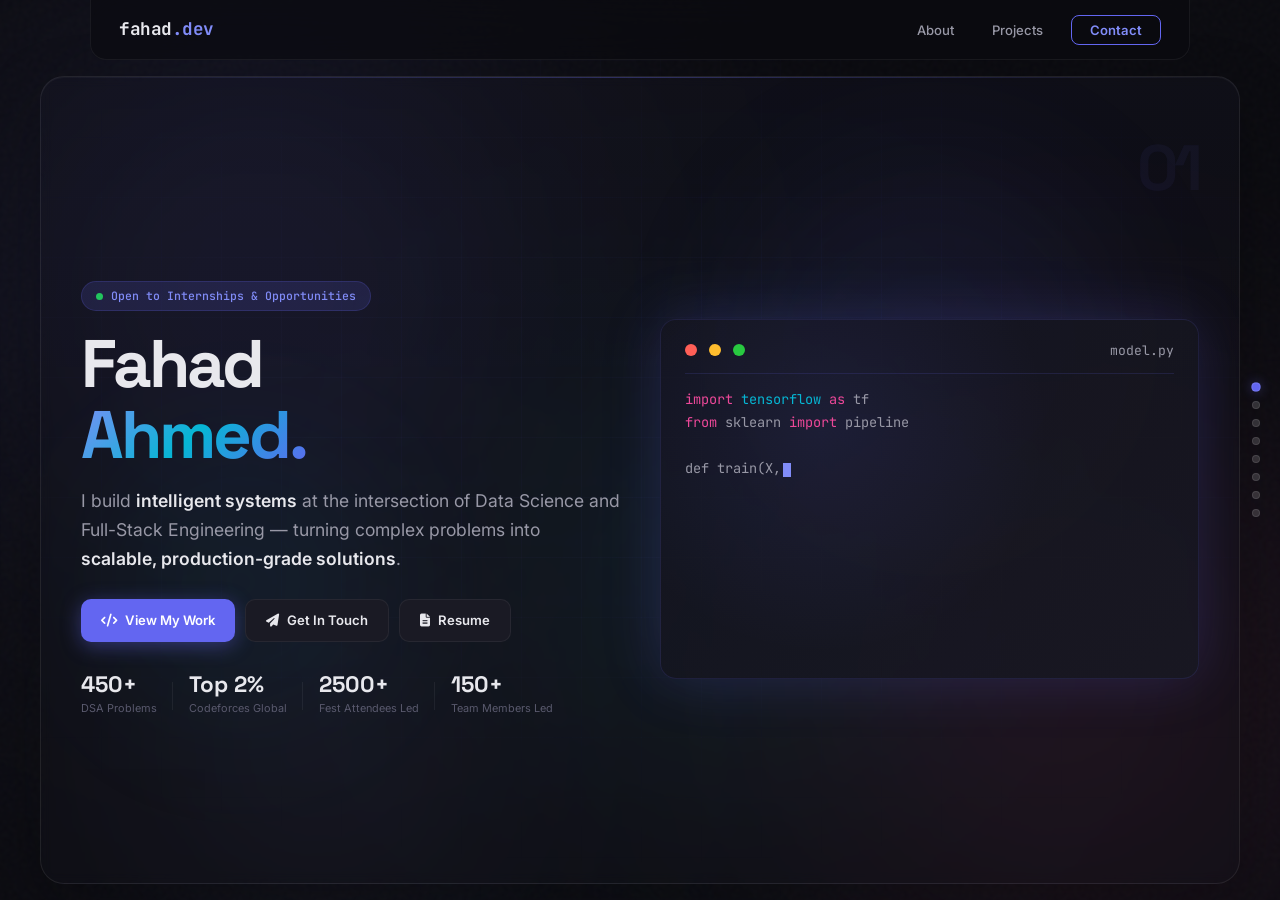
==== commit 37f69b96: "v2.3: colorful leadership cards, contact directional reveals, custom coding icons, bigger profile ca" ====
--- a/index.html
+++ b/index.html
@@ -238,7 +238,7 @@
                     </div>
                     <div class="project-buttons">
                         <a href="https://github.com/FahadAhmed-8/PowerGridAi" target="_blank" class="project-btn"><i class="fab fa-github"></i> GitHub</a>
-                        <a href="#" target="_blank" class="project-btn"><i class="fas fa-external-link-alt"></i> Live Demo</a>
+                        <a href="https://www.youtube.com/watch?v=-pYT7G09H5U" target="_blank" class="project-btn project-btn-demo"><i class="fab fa-youtube"></i> Demo</a>
                     </div>
                 </div>
                 <div class="project-card reveal reveal-delay-1">
@@ -255,44 +255,44 @@
                         <span class="impact-badge bg-accent">Real-Time</span>
                     </div>
                     <div class="project-buttons">
-                        <a href="https://github.com/FahadAhmed-8" target="_blank" class="project-btn"><i class="fab fa-github"></i> GitHub</a>
+                        <a href="https://github.com/FahadAhmed-8/CodeClash" target="_blank" class="project-btn"><i class="fab fa-github"></i> GitHub</a>
                         <a href="https://code-clash-seven.vercel.app/" target="_blank" class="project-btn"><i class="fas fa-external-link-alt"></i> Live Demo</a>
                     </div>
                 </div>
                 <div class="project-card reveal reveal-delay-2 desktop-only">
                     <div class="project-header">
-                        <div class="project-icon bg-green"><i class="fas fa-truck"></i></div>
-                        <div>
-                            <h3>Walmart Platform</h3>
-                            <div class="subtitle">Logistics & Inventory</div>
-                        </div>
-                    </div>
-                    <p>ML-driven inventory optimization across online/offline ops and last-mile delivery. Dynamic safety stock via demand forecasting.</p>
+                        <div class="project-icon bg-green"><i class="fas fa-eye"></i></div>
+                        <div>
+                            <h3>Multi-Object Tracker</h3>
+                            <div class="subtitle">YOLOv8 + ByteTrack</div>
+                        </div>
+                    </div>
+                    <p>Detects all players in sports video frames with YOLOv8, assigns persistent IDs via ByteTrack, and outputs annotated video with bounding boxes and motion trails.</p>
                     <div class="project-impact">
-                        <span class="impact-badge bg-orange">↓25% Stockouts</span>
-                        <span class="impact-badge bg-accent">73k+ Records</span>
+                        <span class="impact-badge bg-accent">Persistent IDs</span>
+                        <span class="impact-badge bg-cyan">Motion Trails</span>
                     </div>
                     <div class="project-buttons">
-                        <a href="https://github.com/FahadAhmed-8/walmart-inventory-tracker" target="_blank" class="project-btn"><i class="fab fa-github"></i> GitHub</a>
-                        <a href="#" target="_blank" class="project-btn"><i class="fas fa-external-link-alt"></i> Live Demo</a>
+                        <a href="https://github.com/FahadAhmed-8/Multi-Object-Tracker" target="_blank" class="project-btn"><i class="fab fa-github"></i> GitHub</a>
+                        <a href="https://drive.google.com/file/d/1of4Ov8k-jp9BEJqQgLAeqdUT-0U_NTdS/view?usp=sharing" target="_blank" class="project-btn project-btn-demo"><i class="fas fa-video"></i> Output</a>
                     </div>
                 </div>
                 <div class="project-card reveal reveal-delay-3 desktop-only">
                     <div class="project-header">
                         <div class="project-icon bg-orange"><i class="fas fa-rocket"></i></div>
                         <div>
-                            <h3>SpaceX Predictor</h3>
+                            <h3>Space-Y</h3>
                             <div class="subtitle">Aerospace ML Analysis</div>
                         </div>
                     </div>
-                    <p>Rocket booster landing success prediction via telemetry analysis. ML pipeline with comprehensive visualization.</p>
+                    <p>Rocket booster landing success prediction via telemetry analysis. Full ML pipeline with interactive visualization dashboard.</p>
                     <div class="project-impact">
                         <span class="impact-badge bg-cyan">ML Prediction</span>
-                        <span class="impact-badge bg-green">Telemetry</span>
+                        <span class="impact-badge bg-green">Live Dashboard</span>
                     </div>
                     <div class="project-buttons">
-                        <a href="https://github.com/FahadAhmed-8" target="_blank" class="project-btn"><i class="fab fa-github"></i> GitHub</a>
-                        <a href="#" target="_blank" class="project-btn"><i class="fas fa-external-link-alt"></i> Live Demo</a>
+                        <a href="https://github.com/FahadAhmed-8/Space-Y-Prod-" target="_blank" class="project-btn"><i class="fab fa-github"></i> GitHub</a>
+                        <a href="https://space-y-prod.onrender.com/" target="_blank" class="project-btn"><i class="fas fa-external-link-alt"></i> Live Demo</a>
                     </div>
                 </div>
             </div>
@@ -456,17 +456,57 @@
                 <h3>Coding Profiles</h3>
                 <div class="marquee-wrapper">
                     <div class="marquee-track">
-                        <div class="profile-card"><div class="profile-info"><span class="platform">CodeChef</span><span class="rating" style="color: var(--orange);">★★★ 1648</span><span class="detail">Global Rank 93</span></div><a href="https://www.codechef.com/users/gaze_rain_47" target="_blank" class="profile-btn">View</a></div>
-                        <div class="profile-card"><div class="profile-info"><span class="platform">Codeforces</span><span class="rating" style="color: var(--cyan);">Specialist · 1489</span><span class="detail">Rank 844 · Top 2%</span></div><a href="https://codeforces.com/profile/Talwar-baaz-fhd" target="_blank" class="profile-btn">View</a></div>
-                        <div class="profile-card"><div class="profile-info"><span class="platform">LeetCode</span><span class="rating" style="color: var(--green);">450+ Solved</span><span class="detail">125+ Day Streak</span></div><a href="https://leetcode.com/u/fhd_got_adhd_303/" target="_blank" class="profile-btn">View</a></div>
-                        <div class="profile-card"><div class="profile-info"><span class="platform">GeeksforGeeks</span><span class="rating" style="color: var(--accent-light);">Active</span><span class="detail">DSA Practice</span></div><a href="https://www.geeksforgeeks.org/user/fahadahmedgud2pg/" target="_blank" class="profile-btn">View</a></div>
-                        <div class="profile-card"><div class="profile-info"><span class="platform">Codolio</span><span class="rating" style="color: var(--pink);">Unified</span><span class="detail">All platforms</span></div><a href="https://codolio.com/profile/FahadAhmed" target="_blank" class="profile-btn">View</a></div>
-                        <!-- Dup for loop -->
-                        <div class="profile-card"><div class="profile-info"><span class="platform">CodeChef</span><span class="rating" style="color: var(--orange);">★★★ 1648</span><span class="detail">Global Rank 93</span></div><a href="https://www.codechef.com/users/gaze_rain_47" target="_blank" class="profile-btn">View</a></div>
-                        <div class="profile-card"><div class="profile-info"><span class="platform">Codeforces</span><span class="rating" style="color: var(--cyan);">Specialist · 1489</span><span class="detail">Rank 844 · Top 2%</span></div><a href="https://codeforces.com/profile/Talwar-baaz-fhd" target="_blank" class="profile-btn">View</a></div>
-                        <div class="profile-card"><div class="profile-info"><span class="platform">LeetCode</span><span class="rating" style="color: var(--green);">450+ Solved</span><span class="detail">125+ Day Streak</span></div><a href="https://leetcode.com/u/fhd_got_adhd_303/" target="_blank" class="profile-btn">View</a></div>
-                        <div class="profile-card"><div class="profile-info"><span class="platform">GeeksforGeeks</span><span class="rating" style="color: var(--accent-light);">Active</span><span class="detail">DSA Practice</span></div><a href="https://www.geeksforgeeks.org/user/fahadahmedgud2pg/" target="_blank" class="profile-btn">View</a></div>
-                        <div class="profile-card"><div class="profile-info"><span class="platform">Codolio</span><span class="rating" style="color: var(--pink);">Unified</span><span class="detail">All platforms</span></div><a href="https://codolio.com/profile/FahadAhmed" target="_blank" class="profile-btn">View</a></div>
+                        <div class="profile-card" data-platform="leetcode">
+                            <div class="profile-icon"><img src="assets/img/leetcode.svg" alt="LC"></div>
+                            <div class="profile-info"><span class="platform">LeetCode</span><span class="rating">450+ Solved</span><span class="detail">125+ Day Streak</span></div>
+                            <a href="https://leetcode.com/u/fhd_got_adhd_303/" target="_blank" class="profile-btn">View</a>
+                        </div>
+                        <div class="profile-card" data-platform="codeforces">
+                            <div class="profile-icon"><img src="assets/img/codeforces.svg" alt="CF"></div>
+                            <div class="profile-info"><span class="platform">Codeforces</span><span class="rating">Specialist · 1489</span><span class="detail">Rank 844 · Top 2%</span></div>
+                            <a href="https://codeforces.com/profile/Talwar-baaz-fhd" target="_blank" class="profile-btn">View</a>
+                        </div>
+                        <div class="profile-card" data-platform="codechef">
+                            <div class="profile-icon"><img src="assets/img/codechef.svg" alt="CC"></div>
+                            <div class="profile-info"><span class="platform">CodeChef</span><span class="rating">★★★ 1648</span><span class="detail">Global Rank 93</span></div>
+                            <a href="https://www.codechef.com/users/gaze_rain_47" target="_blank" class="profile-btn">View</a>
+                        </div>
+                        <div class="profile-card" data-platform="gfg">
+                            <div class="profile-icon"><i class="fas fa-code"></i></div>
+                            <div class="profile-info"><span class="platform">GeeksforGeeks</span><span class="rating">Active Contributor</span><span class="detail">DSA Practice</span></div>
+                            <a href="https://www.geeksforgeeks.org/user/fahadahmedgud2pg/" target="_blank" class="profile-btn">View</a>
+                        </div>
+                        <div class="profile-card" data-platform="codolio">
+                            <div class="profile-icon"><img src="assets/img/codolio.svg" alt="Codolio"></div>
+                            <div class="profile-info"><span class="platform">Codolio</span><span class="rating">Unified Profile</span><span class="detail">All platforms tracked</span></div>
+                            <a href="https://codolio.com/profile/FahadAhmed" target="_blank" class="profile-btn">View</a>
+                        </div>
+                        <!-- Dup for infinite loop -->
+                        <div class="profile-card" data-platform="leetcode">
+                            <div class="profile-icon"><img src="assets/img/leetcode.svg" alt="LC"></div>
+                            <div class="profile-info"><span class="platform">LeetCode</span><span class="rating">450+ Solved</span><span class="detail">125+ Day Streak</span></div>
+                            <a href="https://leetcode.com/u/fhd_got_adhd_303/" target="_blank" class="profile-btn">View</a>
+                        </div>
+                        <div class="profile-card" data-platform="codeforces">
+                            <div class="profile-icon"><img src="assets/img/codeforces.svg" alt="CF"></div>
+                            <div class="profile-info"><span class="platform">Codeforces</span><span class="rating">Specialist · 1489</span><span class="detail">Rank 844 · Top 2%</span></div>
+                            <a href="https://codeforces.com/profile/Talwar-baaz-fhd" target="_blank" class="profile-btn">View</a>
+                        </div>
+                        <div class="profile-card" data-platform="codechef">
+                            <div class="profile-icon"><img src="assets/img/codechef.svg" alt="CC"></div>
+                            <div class="profile-info"><span class="platform">CodeChef</span><span class="rating">★★★ 1648</span><span class="detail">Global Rank 93</span></div>
+                            <a href="https://www.codechef.com/users/gaze_rain_47" target="_blank" class="profile-btn">View</a>
+                        </div>
+                        <div class="profile-card" data-platform="gfg">
+                            <div class="profile-icon"><i class="fas fa-code"></i></div>
+                            <div class="profile-info"><span class="platform">GeeksforGeeks</span><span class="rating">Active Contributor</span><span class="detail">DSA Practice</span></div>
+                            <a href="https://www.geeksforgeeks.org/user/fahadahmedgud2pg/" target="_blank" class="profile-btn">View</a>
+                        </div>
+                        <div class="profile-card" data-platform="codolio">
+                            <div class="profile-icon"><img src="assets/img/codolio.svg" alt="Codolio"></div>
+                            <div class="profile-info"><span class="platform">Codolio</span><span class="rating">Unified Profile</span><span class="detail">All platforms tracked</span></div>
+                            <a href="https://codolio.com/profile/FahadAhmed" target="_blank" class="profile-btn">View</a>
+                        </div>
                     </div>
                 </div>
             </div>
@@ -493,15 +533,15 @@
                 <h3>Other Roles</h3>
                 <div class="marquee-wrapper leadership-marquee">
                     <div class="marquee-track">
-                        <div class="lead-card"><div class="role">Co-Head, Probe Club</div><div class="org">Media & Photography — IIIT Nagpur</div><div class="period">Aug 2024 — May 2025</div><div class="highlights"><span>40+ Members</span><span>Media Strategy</span></div></div>
-                        <div class="lead-card"><div class="role">Corporate Relations Lead</div><div class="org">D-Taraxia — IIIT Nagpur</div><div class="period">Oct 2023 — May 2024</div><div class="highlights"><span>Sponsorships</span><span>Biz Dev</span></div></div>
-                        <div class="lead-card"><div class="role">Content & Anchoring Lead</div><div class="org">Orator Club — IIIT Nagpur</div><div class="period">Aug 2024 — Apr 2025</div><div class="highlights"><span>Event Hosting</span><span>Workshops</span></div></div>
-                        <div class="lead-card"><div class="role">Social Media Manager</div><div class="org">Crescendo — Music Club</div><div class="period">Oct 2023 — May 2024</div><div class="highlights"><span>Content Strategy</span><span>Community</span></div></div>
-                        <!-- dup -->
-                        <div class="lead-card"><div class="role">Co-Head, Probe Club</div><div class="org">Media & Photography — IIIT Nagpur</div><div class="period">Aug 2024 — May 2025</div><div class="highlights"><span>40+ Members</span><span>Media Strategy</span></div></div>
-                        <div class="lead-card"><div class="role">Corporate Relations Lead</div><div class="org">D-Taraxia — IIIT Nagpur</div><div class="period">Oct 2023 — May 2024</div><div class="highlights"><span>Sponsorships</span><span>Biz Dev</span></div></div>
-                        <div class="lead-card"><div class="role">Content & Anchoring Lead</div><div class="org">Orator Club — IIIT Nagpur</div><div class="period">Aug 2024 — Apr 2025</div><div class="highlights"><span>Event Hosting</span><span>Workshops</span></div></div>
-                        <div class="lead-card"><div class="role">Social Media Manager</div><div class="org">Crescendo — Music Club</div><div class="period">Oct 2023 — May 2024</div><div class="highlights"><span>Content Strategy</span><span>Community</span></div></div>
+                        <div class="lead-card" data-color="cyan"><div class="role">Co-Head, Probe Club</div><div class="org">Media & Photography — IIIT Nagpur</div><div class="period">Aug 2024 — May 2025</div><div class="highlights"><span>40+ Members</span><span>Media Strategy</span></div></div>
+                        <div class="lead-card" data-color="orange"><div class="role">Corporate Relations Lead</div><div class="org">D-Taraxia — IIIT Nagpur</div><div class="period">Oct 2023 — May 2024</div><div class="highlights"><span>Sponsorships</span><span>Biz Dev</span></div></div>
+                        <div class="lead-card" data-color="pink"><div class="role">Content & Anchoring Lead</div><div class="org">Orator Club — IIIT Nagpur</div><div class="period">Aug 2024 — Apr 2025</div><div class="highlights"><span>Event Hosting</span><span>Workshops</span></div></div>
+                        <div class="lead-card" data-color="green"><div class="role">Social Media Manager</div><div class="org">Crescendo — Music Club</div><div class="period">Oct 2023 — May 2024</div><div class="highlights"><span>Content Strategy</span><span>Community</span></div></div>
+                        <!-- duplicate set for infinite scroll -->
+                        <div class="lead-card" data-color="cyan"><div class="role">Co-Head, Probe Club</div><div class="org">Media & Photography — IIIT Nagpur</div><div class="period">Aug 2024 — May 2025</div><div class="highlights"><span>40+ Members</span><span>Media Strategy</span></div></div>
+                        <div class="lead-card" data-color="orange"><div class="role">Corporate Relations Lead</div><div class="org">D-Taraxia — IIIT Nagpur</div><div class="period">Oct 2023 — May 2024</div><div class="highlights"><span>Sponsorships</span><span>Biz Dev</span></div></div>
+                        <div class="lead-card" data-color="pink"><div class="role">Content & Anchoring Lead</div><div class="org">Orator Club — IIIT Nagpur</div><div class="period">Aug 2024 — Apr 2025</div><div class="highlights"><span>Event Hosting</span><span>Workshops</span></div></div>
+                        <div class="lead-card" data-color="green"><div class="role">Social Media Manager</div><div class="org">Crescendo — Music Club</div><div class="period">Oct 2023 — May 2024</div><div class="highlights"><span>Content Strategy</span><span>Community</span></div></div>
                     </div>
                 </div>
             </div>
@@ -596,7 +636,7 @@
         <div class="page-inner">
             <div class="section-number">08</div>
             <div class="contact-wrapper">
-                <div class="contact-left">
+                <div class="contact-left reveal-left">
                     <div class="section-label reveal" style="margin-bottom: 14px;">Contact</div>
                     <div class="contact-badge reveal reveal-delay-1">
                         <span class="pulse"></span> Open to Internships — 2026
@@ -615,13 +655,13 @@
                     <div class="contact-social reveal reveal-delay-4">
                         <a href="https://github.com/FahadAhmed-8" target="_blank" class="social-icon" title="GitHub"><i class="fa-brands fa-github"></i></a>
                         <a href="https://www.linkedin.com/in/fahadwajidahmed/" target="_blank" class="social-icon" title="LinkedIn"><i class="fa-brands fa-linkedin-in"></i></a>
-                        <a href="https://www.codechef.com/users/gaze_rain_47" target="_blank" class="social-icon" title="CodeChef"><i class="fa-solid fa-utensils"></i></a>
-                        <a href="https://codeforces.com/profile/Talwar-baaz-fhd" target="_blank" class="social-icon" title="Codeforces"><i class="fa-solid fa-trophy"></i></a>
-                        <a href="https://leetcode.com/u/fhd_got_adhd_303/" target="_blank" class="social-icon" title="LeetCode"><i class="fa-brands fa-leetcode"></i></a>
-                        <a href="https://codolio.com/profile/FahadAhmed" target="_blank" class="social-icon" title="Codolio"><i class="fa-solid fa-chart-simple"></i></a>
-                    </div>
-                </div>
-                <div class="contact-right">
+                        <a href="https://leetcode.com/u/fhd_got_adhd_303/" target="_blank" class="social-icon social-icon-img" title="LeetCode"><img src="assets/img/leetcode.svg" alt="LeetCode" width="26" height="26"></a>
+                        <a href="https://codolio.com/profile/FahadAhmed" target="_blank" class="social-icon social-icon-img" title="Codolio"><img src="assets/img/codolio.svg" alt="Codolio" width="26" height="26"></a>
+                        <a href="https://www.codechef.com/users/gaze_rain_47" target="_blank" class="social-icon social-icon-img" title="CodeChef"><img src="assets/img/codechef.svg" alt="CodeChef" width="26" height="26"></a>
+                        <a href="https://codeforces.com/profile/Talwar-baaz-fhd" target="_blank" class="social-icon social-icon-img" title="Codeforces"><img src="assets/img/codeforces.svg" alt="Codeforces" width="26" height="26"></a>
+                    </div>
+                </div>
+                <div class="contact-right reveal-right">
                     <a href="mailto:fahadahmedgulamulrehman@gmail.com" class="contact-card reveal">
                         <div class="c-icon bg-accent"><i class="fas fa-envelope"></i></div>
                         <div>
--- a/assets/css/base.css
+++ b/assets/css/base.css
@@ -432,6 +432,19 @@
     transition: opacity 0.7s cubic-bezier(0.16, 1, 0.3, 1), transform 0.7s cubic-bezier(0.16, 1, 0.3, 1);
 }
 .reveal.visible { opacity: 1; transform: translateY(0); }
+/* Directional reveal variants */
+.reveal-left {
+    opacity: 0;
+    transform: translateX(-40px);
+    transition: opacity 0.75s cubic-bezier(0.16, 1, 0.3, 1), transform 0.75s cubic-bezier(0.16, 1, 0.3, 1);
+}
+.reveal-left.visible { opacity: 1; transform: translateX(0); }
+.reveal-right {
+    opacity: 0;
+    transform: translateX(40px);
+    transition: opacity 0.75s cubic-bezier(0.16, 1, 0.3, 1), transform 0.75s cubic-bezier(0.16, 1, 0.3, 1);
+}
+.reveal-right.visible { opacity: 1; transform: translateX(0); }
 .reveal-delay-1 { transition-delay: 0.1s; }
 .reveal-delay-2 { transition-delay: 0.2s; }
 .reveal-delay-3 { transition-delay: 0.3s; }
--- a/assets/css/projects.css
+++ b/assets/css/projects.css
@@ -121,6 +121,18 @@
 }
 .project-btn:hover::before { left: 100%; }
 .project-btn:active { transform: translateY(1px) scale(0.97); box-shadow: none; }
+/* Demo / video button variant */
+.project-btn-demo {
+    background: rgba(255, 0, 0, 0.12);
+    border-color: rgba(255, 80, 80, 0.3);
+    color: #ff6b6b;
+}
+.project-btn-demo:hover {
+    background: rgba(255, 0, 0, 0.2);
+    border-color: #ff5555;
+    color: #ff9999;
+    box-shadow: 0 4px 14px rgba(255, 0, 0, 0.25);
+}
 
 .projects-footer {
     margin-top: 20px;
--- a/assets/css/achievements.css
+++ b/assets/css/achievements.css
@@ -66,46 +66,100 @@
 .marquee-wrapper:hover .marquee-track { animation-play-state: paused; }
 @keyframes marquee { 0% { transform: translateX(0); } 100% { transform: translateX(-50%); } }
 .profile-card {
-    background: var(--bg-card);
+    background: linear-gradient(145deg, var(--bg-card), rgba(20,20,30,0.6));
     border: 1px solid var(--border);
-    border-radius: var(--radius);
-    padding: 12px 16px;
+    border-radius: var(--radius-lg);
+    padding: 18px 22px;
     text-decoration: none;
-    transition: all var(--transition);
+    transition: all 0.4s cubic-bezier(0.34, 1.56, 0.64, 1);
     display: flex;
     align-items: center;
-    gap: 14px;
-    min-width: 240px;
+    gap: 18px;
+    min-width: 300px;
     flex-shrink: 0;
+    position: relative;
+    overflow: hidden;
+    isolation: isolate;
 }
+/* Accent top bar (colour set per platform via data-platform) */
+.profile-card::before {
+    content: '';
+    position: absolute;
+    top: 0; left: 0; right: 0;
+    height: 2px;
+    background: linear-gradient(90deg, var(--platform-color, var(--accent)), transparent);
+    transform: scaleX(0);
+    transform-origin: left;
+    transition: transform 0.45s ease;
+}
+/* Platform icon badge */
+.profile-icon {
+    width: 44px; height: 44px;
+    border-radius: 12px;
+    background: color-mix(in srgb, var(--platform-color, var(--accent)) 15%, transparent);
+    border: 1px solid color-mix(in srgb, var(--platform-color, var(--accent)) 30%, transparent);
+    display: flex;
+    align-items: center;
+    justify-content: center;
+    flex-shrink: 0;
+    transition: all 0.4s ease;
+}
+.profile-icon img { width: 26px; height: 26px; border-radius: 4px; }
+.profile-icon i { font-size: 1.1rem; color: var(--platform-color, var(--accent)); }
+/* Per-platform accent colors */
+.profile-card[data-platform="leetcode"]   { --platform-color: #FFA116; }
+.profile-card[data-platform="codeforces"] { --platform-color: #4C7BD9; }
+.profile-card[data-platform="codechef"]   { --platform-color: #f59e0b; }
+.profile-card[data-platform="gfg"]        { --platform-color: #22c55e; }
+.profile-card[data-platform="codolio"]    { --platform-color: #ec4899; }
 .profile-card:hover {
-    border-color: var(--accent);
-    transform: translateY(-3px);
-    box-shadow: 0 6px 22px rgba(0,0,0,0.25);
+    border-color: color-mix(in srgb, var(--platform-color, var(--accent)) 50%, transparent);
+    transform: translateY(-5px) scale(1.02);
+    box-shadow: 0 14px 36px color-mix(in srgb, var(--platform-color, var(--accent)) 20%, transparent),
+                0 4px 12px rgba(0,0,0,0.3);
 }
-.profile-info { flex: 1; }
-.profile-card .platform { font-weight: 700; font-size: 0.82rem; color: var(--text-primary); display: block; }
-.profile-card .rating { font-family: var(--font-mono); font-size: 0.68rem; font-weight: 600; display: block; margin-top: 1px; }
-.profile-card .detail { font-size: 0.66rem; color: var(--text-secondary); display: block; margin-top: 2px; }
+.profile-card:hover::before { transform: scaleX(1); }
+.profile-card:hover .profile-icon {
+    background: color-mix(in srgb, var(--platform-color, var(--accent)) 25%, transparent);
+    transform: rotate(-8deg) scale(1.1);
+}
+.profile-info { flex: 1; min-width: 0; }
+.profile-card .platform {
+    font-weight: 800;
+    font-size: 0.9rem;
+    color: var(--text-primary);
+    display: block;
+    margin-bottom: 3px;
+    font-family: var(--font-heading);
+}
+.profile-card .rating {
+    font-family: var(--font-mono);
+    font-size: 0.78rem;
+    font-weight: 700;
+    display: block;
+    color: var(--platform-color, var(--accent));
+    margin-bottom: 2px;
+}
+.profile-card .detail { font-size: 0.7rem; color: var(--text-secondary); display: block; }
 .profile-btn {
-    padding: 8px 18px;
-    border-radius: 8px;
+    padding: 10px 20px;
+    border-radius: 10px;
     background: var(--accent);
-    border: 1px solid var(--accent);
+    border: none;
     color: #fff;
-    font-size: 0.78rem;
+    font-size: 0.8rem;
     font-weight: 700;
     font-family: var(--font-body);
     text-decoration: none;
-    transition: all var(--transition);
+    transition: all 0.4s cubic-bezier(0.34, 1.56, 0.64, 1);
     white-space: nowrap;
-    box-shadow: 0 3px 10px rgba(99,102,241,0.35);
+    box-shadow: 0 4px 14px rgba(99,102,241,0.4);
+    flex-shrink: 0;
 }
 .profile-btn:hover {
     background: var(--accent-light);
-    border-color: var(--accent-light);
-    transform: translateY(-2px);
-    box-shadow: 0 6px 18px rgba(99,102,241,0.5);
+    transform: translateY(-2px) scale(1.05);
+    box-shadow: 0 8px 22px rgba(99,102,241,0.55);
 }
-.profile-btn:active { transform: translateY(0); box-shadow: none; }
+.profile-btn:active { transform: translateY(0) scale(0.97); box-shadow: none; }
 
--- a/assets/css/leadership.css
+++ b/assets/css/leadership.css
@@ -90,29 +90,40 @@
     position: relative;
     padding-left: 30px;
 }
+/* Each card gets its own accent color via data-color attribute */
+.lead-card[data-color="indigo"]  { --card-color: #6366f1; --card-glow: rgba(99,102,241,0.25); }
+.lead-card[data-color="cyan"]    { --card-color: #06b6d4; --card-glow: rgba(6,182,212,0.25); }
+.lead-card[data-color="pink"]    { --card-color: #ec4899; --card-glow: rgba(236,72,153,0.25); }
+.lead-card[data-color="orange"]  { --card-color: #f59e0b; --card-glow: rgba(245,158,11,0.25); }
+.lead-card[data-color="green"]   { --card-color: #22c55e; --card-glow: rgba(34,197,94,0.25); }
+.lead-card[data-color="violet"]  { --card-color: #a78bfa; --card-glow: rgba(167,139,250,0.25); }
+
 .lead-card::before {
     content: '';
     position: absolute;
     left: 0; top: 0; bottom: 0;
     width: 3px;
-    background: linear-gradient(180deg, var(--accent), transparent);
+    background: linear-gradient(180deg, var(--card-color, var(--accent)), transparent);
     border-radius: 3px 0 0 3px;
 }
 .lead-card:hover {
-    border-color: var(--accent);
+    border-color: var(--card-color, var(--accent));
     transform: translateY(-3px);
-    box-shadow: 0 6px 22px rgba(0,0,0,0.25);
+    box-shadow: 0 6px 22px var(--card-glow, rgba(99,102,241,0.2));
+    background: linear-gradient(135deg, rgba(255,255,255,0.03), transparent);
 }
 .lead-card .role { font-family: var(--font-heading); font-size: 0.85rem; font-weight: 700; margin-bottom: 2px; color: var(--text-primary); }
-.lead-card .org { color: var(--accent-light); font-size: 0.7rem; font-weight: 500; margin-bottom: 1px; }
+.lead-card .org { color: var(--card-color, var(--accent-light)); font-size: 0.7rem; font-weight: 600; margin-bottom: 1px; }
 .lead-card .period { font-family: var(--font-mono); font-size: 0.62rem; color: var(--text-muted); margin-bottom: 6px; }
 .lead-card .highlights { display: flex; flex-wrap: wrap; gap: 4px; }
 .lead-card .highlights span {
     padding: 2px 8px;
-    background: var(--bg-tertiary);
+    background: color-mix(in srgb, var(--card-color, var(--accent)) 12%, transparent);
+    border: 1px solid color-mix(in srgb, var(--card-color, var(--accent)) 25%, transparent);
     border-radius: 4px;
     font-size: 0.62rem;
-    color: var(--text-secondary);
+    color: var(--card-color, var(--accent-light));
     font-family: var(--font-mono);
+    font-weight: 500;
 }
 
--- a/assets/css/contact.css
+++ b/assets/css/contact.css
@@ -98,13 +98,17 @@
     transition: opacity 0.4s ease;
     z-index: 0;
 }
-.social-icon i { position: relative; z-index: 1; transition: transform 0.4s ease; }
+.social-icon i,
+.social-icon img { position: relative; z-index: 1; transition: transform 0.4s ease; border-radius: 6px; }
 .social-icon:hover {
     border-color: transparent;
     color: #fff;
     transform: translateY(-5px) rotate(-4deg) scale(1.08);
     box-shadow: 0 10px 28px var(--accent-glow);
 }
+/* Custom SVG icons — no gradient wash, keep image clean */
+.social-icon-img::before { display: none; }
+.social-icon-img:hover { border-color: rgba(255,255,255,0.15); box-shadow: 0 10px 28px rgba(255,255,255,0.12); }
 .social-icon:hover::before { opacity: 1; }
 .social-icon:hover i { transform: scale(1.15); }
 
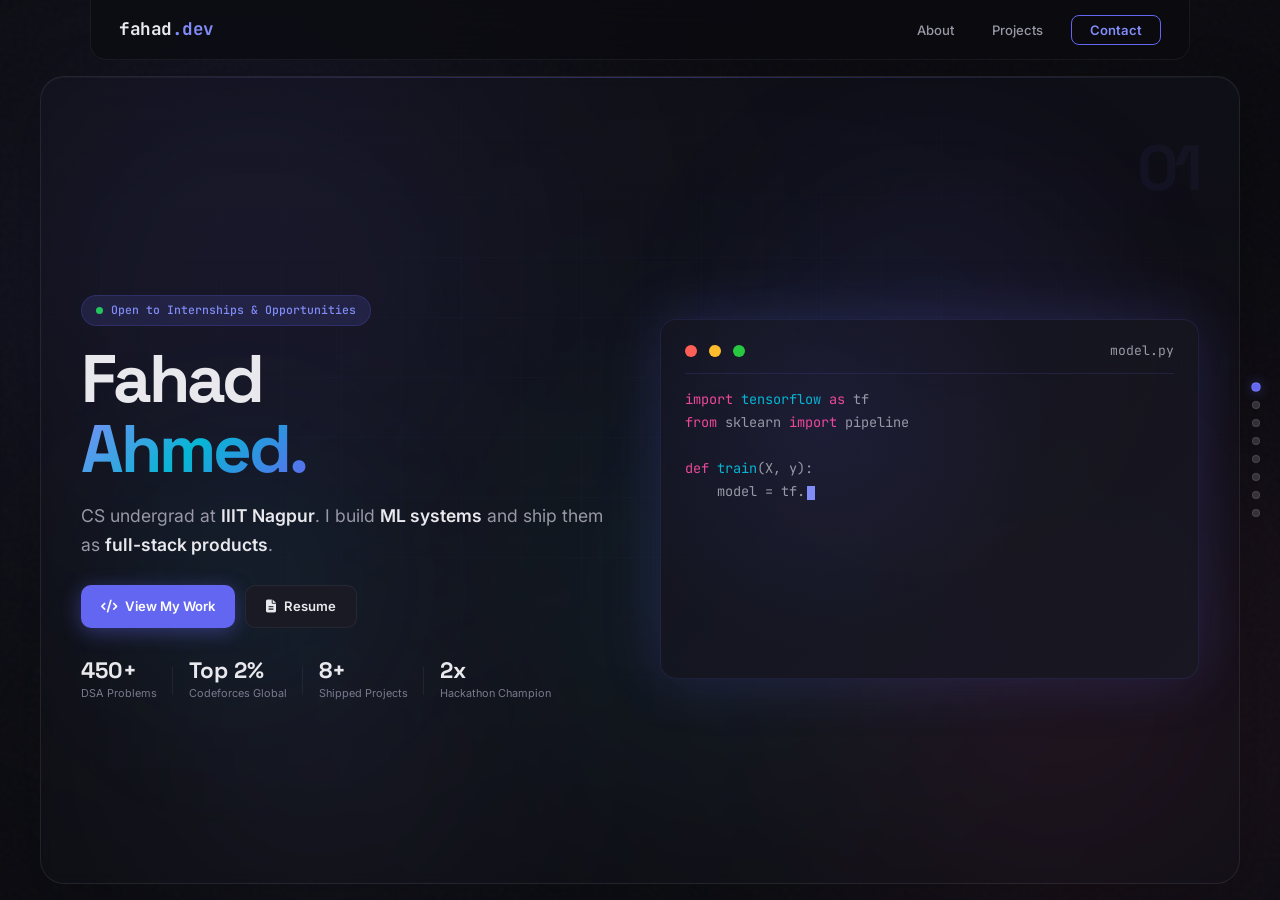
==== commit 72e33366: "v2.5: design-critique refactor — shared tokens, sharper hero, dual experience, a11y Design & content" ====
--- a/index.html
+++ b/index.html
@@ -11,7 +11,11 @@
     <link rel="stylesheet" href="https://cdnjs.cloudflare.com/ajax/libs/font-awesome/6.5.1/css/all.min.css">
 
     <!-- ===== MODULAR STYLESHEETS ===== -->
-    <!-- Foundations: variables, reset, layout primitives, navbar, loader, background, helpers -->
+    <!-- Tokens: design vars, reset, focus ring, reduced-motion, selection (load FIRST) -->
+    <link rel="stylesheet" href="assets/css/tokens.css">
+    <!-- Buttons: shared .btn component -->
+    <link rel="stylesheet" href="assets/css/btn.css">
+    <!-- Foundations: body, snap container, aurora, loader, navbar, page wrapper, helpers -->
     <link rel="stylesheet" href="assets/css/base.css">
     <!-- Section 01: Hero -->
     <link rel="stylesheet" href="assets/css/hero.css">
@@ -69,9 +73,9 @@
             <li><a href="projects.html">Projects</a></li>
             <li><a href="#contact" class="nav-cta">Contact</a></li>
         </ul>
-        <div class="hamburger" id="hamburger">
+        <button class="hamburger" id="hamburger" type="button" aria-label="Open menu" aria-expanded="false" aria-controls="mobileNav">
             <span></span><span></span><span></span>
-        </div>
+        </button>
     </nav>
 
     <div class="mobile-nav" id="mobileNav">
@@ -99,11 +103,10 @@
                         Fahad<br><span class="gradient">Ahmed.</span>
                     </h1>
                     <p class="hero-subtitle reveal reveal-delay-2">
-                        I build <strong>intelligent systems</strong> at the intersection of Data Science and Full-Stack Engineering — turning complex problems into <strong>scalable, production-grade solutions</strong>.
+                        CS undergrad at <strong>IIIT Nagpur</strong>. I build <strong>ML systems</strong> and ship them as <strong>full-stack products</strong>.
                     </p>
                     <div class="hero-actions reveal reveal-delay-3">
                         <a href="projects.html" class="btn btn-primary"><i class="fas fa-code"></i> View My Work</a>
-                        <a href="#contact" class="btn btn-secondary"><i class="fas fa-paper-plane"></i> Get In Touch</a>
                         <a href="https://drive.google.com/file/d/1aNGDsYDiSae9kLmaMQL43LgjvgnbUSmO/view?usp=drive_link" target="_blank" class="btn btn-secondary"><i class="fas fa-file-alt"></i> Resume</a>
                     </div>
                     <div class="hero-stats reveal reveal-delay-4">
@@ -116,12 +119,12 @@
                             <div class="hero-stat-label">Codeforces Global</div>
                         </div>
                         <div class="hero-stat">
-                            <div class="hero-stat-value" data-count="2500">0+</div>
-                            <div class="hero-stat-label">Fest Attendees Led</div>
+                            <div class="hero-stat-value" data-count="8">0+</div>
+                            <div class="hero-stat-label">Shipped Projects</div>
                         </div>
                         <div class="hero-stat">
-                            <div class="hero-stat-value" data-count="150">0+</div>
-                            <div class="hero-stat-label">Team Members Led</div>
+                            <div class="hero-stat-value">2x</div>
+                            <div class="hero-stat-label">Hackathon Champion</div>
                         </div>
                     </div>
                 </div>
@@ -145,9 +148,8 @@
             <div class="section-label reveal">Experience</div>
             <h2 class="section-title reveal">Where I've worked.</h2>
             <div class="exp-wrapper reveal">
+                <!-- Card 1: Algo University -->
                 <div class="exp-card">
-
-                    <!-- Top row: company + date -->
                     <div class="exp-top">
                         <div class="exp-company-badge">
                             <div class="exp-company-icon"><i class="fas fa-graduation-cap"></i></div>
@@ -156,21 +158,18 @@
                                 <div class="exp-company-sub">EdTech · Remote</div>
                             </div>
                         </div>
-                        <div class="exp-period-badge">1 May 2025 — 31 Jul 2025</div>
-                    </div>
-
-                    <!-- Role -->
+                        <div class="exp-period-badge">May 2025 — Jul 2025</div>
+                    </div>
+
                     <div class="exp-role">Software Development Extern</div>
                     <div class="exp-type-tag">Internship / Externship</div>
 
                     <div class="exp-divider"></div>
 
-                    <!-- Description — cleaner, fewer bolds -->
                     <p class="exp-desc">
-                        Shipped CodeClash — a production competitive-programming judge used by 500+ students. Architected a three-tier microservices system: React frontend, Express REST layer, Docker-sandboxed compiler on AWS EC2 with JWT auth and RBAC. Integrated dual AI mentoring via Groq LLaMA 3.3 70B and Google Gemini. Supports C++, Python, and Java with a 2-second sandboxed execution limit.
+                        Shipped CodeClash — a production competitive-programming judge used by 500+ students. Three-tier system: React frontend, Express REST layer, Docker-sandboxed compiler on AWS EC2 with JWT auth and RBAC. Dual AI mentoring via Groq LLaMA 3.3 70B + Gemini. 2-second sandboxed exec limit for C++, Python, Java.
                     </p>
 
-                    <!-- Stats strip — inside card -->
                     <div class="exp-stats-strip">
                         <div class="exp-stat-item">
                             <div class="exp-stat-icon bg-accent"><i class="fas fa-server"></i></div>
@@ -202,13 +201,75 @@
                         </div>
                     </div>
 
-                    <!-- Buttons — clear hierarchy -->
                     <div class="exp-buttons">
                         <a href="https://code-clash-seven.vercel.app/" target="_blank" class="exp-btn-primary">
                             <i class="fas fa-external-link-alt"></i> Live Website
                         </a>
                         <a href="https://drive.google.com/file/d/1phfam616nx1uheiM0FwLC3VxW1ZNUUVp/view?usp=sharing" target="_blank" class="exp-btn-ghost">
                             <i class="fas fa-certificate"></i> Certificate
+                        </a>
+                    </div>
+                </div>
+
+                <!-- Card 2: TantraFiesta — promoted from Leadership to Experience -->
+                <div class="exp-card">
+                    <div class="exp-top">
+                        <div class="exp-company-badge">
+                            <div class="exp-company-icon"><i class="fas fa-crown"></i></div>
+                            <div>
+                                <div class="exp-company-name">TantraFiesta</div>
+                                <div class="exp-company-sub">IIIT Nagpur · Annual Tech Fest</div>
+                            </div>
+                        </div>
+                        <div class="exp-period-badge">Aug 2025 — Nov 2025</div>
+                    </div>
+
+                    <div class="exp-role">Festival Director</div>
+                    <div class="exp-type-tag">Leadership / Operations</div>
+
+                    <div class="exp-divider"></div>
+
+                    <p class="exp-desc">
+                        Led IIIT Nagpur's flagship technical festival end-to-end as CEO — 150+ member cross-functional team across sponsorships, events, design, and operations. Drove a 40% YoY growth in footfall and delivered 29+ events (including 10 hackathons across Web3, Data Science, and Quantum Computing).
+                    </p>
+
+                    <div class="exp-stats-strip">
+                        <div class="exp-stat-item">
+                            <div class="exp-stat-icon bg-pink"><i class="fas fa-users"></i></div>
+                            <div>
+                                <div class="exp-stat-num">150+</div>
+                                <div class="exp-stat-lbl">Team Members Led</div>
+                            </div>
+                        </div>
+                        <div class="exp-stat-item">
+                            <div class="exp-stat-icon bg-orange"><i class="fas fa-ticket"></i></div>
+                            <div>
+                                <div class="exp-stat-num">2500+</div>
+                                <div class="exp-stat-lbl">Attendees</div>
+                            </div>
+                        </div>
+                        <div class="exp-stat-item">
+                            <div class="exp-stat-icon bg-green"><i class="fas fa-handshake"></i></div>
+                            <div>
+                                <div class="exp-stat-num">25+</div>
+                                <div class="exp-stat-lbl">Corporate Sponsors</div>
+                            </div>
+                        </div>
+                        <div class="exp-stat-item">
+                            <div class="exp-stat-icon bg-cyan"><i class="fas fa-calendar-check"></i></div>
+                            <div>
+                                <div class="exp-stat-num">29+</div>
+                                <div class="exp-stat-lbl">Events Delivered</div>
+                            </div>
+                        </div>
+                    </div>
+
+                    <div class="exp-buttons">
+                        <a href="https://www.linkedin.com/in/fahadwajidahmed/" target="_blank" class="exp-btn-primary">
+                            <i class="fab fa-linkedin"></i> LinkedIn
+                        </a>
+                        <a href="https://www.instagram.com/tantrafiesta/" target="_blank" class="exp-btn-ghost">
+                            <i class="fab fa-instagram"></i> Fest Highlights
                         </a>
                     </div>
                 </div>
@@ -452,64 +513,8 @@
                     </div>
                 </div>
             </div>
-            <div class="profiles-section reveal">
-                <h3>Coding Profiles</h3>
-                <div class="marquee-wrapper">
-                    <div class="marquee-track">
-                        <div class="profile-card" data-platform="leetcode">
-                            <div class="profile-icon"><img src="assets/img/leetcode.svg" alt="LC"></div>
-                            <div class="profile-info"><span class="platform">LeetCode</span><span class="rating">450+ Solved</span><span class="detail">125+ Day Streak</span></div>
-                            <a href="https://leetcode.com/u/fhd_got_adhd_303/" target="_blank" class="profile-btn">View</a>
-                        </div>
-                        <div class="profile-card" data-platform="codeforces">
-                            <div class="profile-icon"><img src="assets/img/codeforces.svg" alt="CF"></div>
-                            <div class="profile-info"><span class="platform">Codeforces</span><span class="rating">Specialist · 1489</span><span class="detail">Rank 844 · Top 2%</span></div>
-                            <a href="https://codeforces.com/profile/Talwar-baaz-fhd" target="_blank" class="profile-btn">View</a>
-                        </div>
-                        <div class="profile-card" data-platform="codechef">
-                            <div class="profile-icon"><img src="assets/img/codechef.svg" alt="CC"></div>
-                            <div class="profile-info"><span class="platform">CodeChef</span><span class="rating">★★★ 1648</span><span class="detail">Global Rank 93</span></div>
-                            <a href="https://www.codechef.com/users/gaze_rain_47" target="_blank" class="profile-btn">View</a>
-                        </div>
-                        <div class="profile-card" data-platform="gfg">
-                            <div class="profile-icon"><i class="fas fa-code"></i></div>
-                            <div class="profile-info"><span class="platform">GeeksforGeeks</span><span class="rating">Active Contributor</span><span class="detail">DSA Practice</span></div>
-                            <a href="https://www.geeksforgeeks.org/user/fahadahmedgud2pg/" target="_blank" class="profile-btn">View</a>
-                        </div>
-                        <div class="profile-card" data-platform="codolio">
-                            <div class="profile-icon"><img src="assets/img/codolio.svg" alt="Codolio"></div>
-                            <div class="profile-info"><span class="platform">Codolio</span><span class="rating">Unified Profile</span><span class="detail">All platforms tracked</span></div>
-                            <a href="https://codolio.com/profile/FahadAhmed" target="_blank" class="profile-btn">View</a>
-                        </div>
-                        <!-- Dup for infinite loop -->
-                        <div class="profile-card" data-platform="leetcode">
-                            <div class="profile-icon"><img src="assets/img/leetcode.svg" alt="LC"></div>
-                            <div class="profile-info"><span class="platform">LeetCode</span><span class="rating">450+ Solved</span><span class="detail">125+ Day Streak</span></div>
-                            <a href="https://leetcode.com/u/fhd_got_adhd_303/" target="_blank" class="profile-btn">View</a>
-                        </div>
-                        <div class="profile-card" data-platform="codeforces">
-                            <div class="profile-icon"><img src="assets/img/codeforces.svg" alt="CF"></div>
-                            <div class="profile-info"><span class="platform">Codeforces</span><span class="rating">Specialist · 1489</span><span class="detail">Rank 844 · Top 2%</span></div>
-                            <a href="https://codeforces.com/profile/Talwar-baaz-fhd" target="_blank" class="profile-btn">View</a>
-                        </div>
-                        <div class="profile-card" data-platform="codechef">
-                            <div class="profile-icon"><img src="assets/img/codechef.svg" alt="CC"></div>
-                            <div class="profile-info"><span class="platform">CodeChef</span><span class="rating">★★★ 1648</span><span class="detail">Global Rank 93</span></div>
-                            <a href="https://www.codechef.com/users/gaze_rain_47" target="_blank" class="profile-btn">View</a>
-                        </div>
-                        <div class="profile-card" data-platform="gfg">
-                            <div class="profile-icon"><i class="fas fa-code"></i></div>
-                            <div class="profile-info"><span class="platform">GeeksforGeeks</span><span class="rating">Active Contributor</span><span class="detail">DSA Practice</span></div>
-                            <a href="https://www.geeksforgeeks.org/user/fahadahmedgud2pg/" target="_blank" class="profile-btn">View</a>
-                        </div>
-                        <div class="profile-card" data-platform="codolio">
-                            <div class="profile-icon"><img src="assets/img/codolio.svg" alt="Codolio"></div>
-                            <div class="profile-info"><span class="platform">Codolio</span><span class="rating">Unified Profile</span><span class="detail">All platforms tracked</span></div>
-                            <a href="https://codolio.com/profile/FahadAhmed" target="_blank" class="profile-btn">View</a>
-                        </div>
-                    </div>
-                </div>
-            </div>
+            <!-- Coding-profiles marquee removed: platform stats already live in the
+                 achievement cards above and the social bar on the Contact page. -->
         </div>
     </div>
 
@@ -519,18 +524,10 @@
             <div class="section-number">06</div>
             <div class="section-label reveal">Leadership</div>
             <h2 class="section-title reveal">Beyond the code.</h2>
-            <div class="leadership-featured reveal">
-                <div class="role">Head of TantraFiesta</div>
-                <div class="org">IIIT Nagpur — Annual Technical Fest</div>
-                <div class="period">Aug 2025 — Nov 2025</div>
-                <ul>
-                    <li>Directed a 150+ member team as CEO of IIIT Nagpur's flagship technical festival</li>
-                    <li>Organized 29+ events and 10 hackathons across Web3, Data Science, and Quantum Computing</li>
-                    <li>Secured 25+ corporate sponsorships and drove 2,500+ attendees (40% increase)</li>
-                </ul>
-            </div>
+            <!-- TantraFiesta moved up to the Experience section. This page now
+                 highlights the supporting club roles only. -->
             <div class="leadership-marquee-section reveal">
-                <h3>Other Roles</h3>
+                <h3>Roles Held</h3>
                 <div class="marquee-wrapper leadership-marquee">
                     <div class="marquee-track">
                         <div class="lead-card" data-color="cyan"><div class="role">Co-Head, Probe Club</div><div class="org">Media & Photography — IIIT Nagpur</div><div class="period">Aug 2024 — May 2025</div><div class="highlights"><span>40+ Members</span><span>Media Strategy</span></div></div>
--- a/assets/css/tokens.css
+++ b/assets/css/tokens.css
@@ -0,0 +1,62 @@
+/* ============================================================
+   TOKENS — design tokens, universal reset, accessibility helpers
+   Load this FIRST on every page. Shared across index, about, projects.
+   ============================================================ */
+
+*, *::before, *::after { margin: 0; padding: 0; box-sizing: border-box; }
+
+:root {
+    --bg-primary: #0a0a0f;
+    --bg-secondary: #0d0d14;
+    --bg-tertiary: #1a1a24;
+    --bg-card: #14141e;
+    --bg-card-hover: #1c1c2a;
+    --text-primary: #e8e8ed;
+    --text-secondary: #9898a6;
+    --text-muted: #7a7a8e; /* bumped from #5a5a6e for WCAG AA contrast on dark bg */
+    --accent: #6366f1;
+    --accent-light: #818cf8;
+    --accent-dim: rgba(99, 102, 241, 0.15);
+    --accent-glow: rgba(99, 102, 241, 0.4);
+    --green: #22c55e;
+    --green-dim: rgba(34, 197, 94, 0.15);
+    --orange: #f59e0b;
+    --orange-dim: rgba(245, 158, 11, 0.15);
+    --cyan: #06b6d4;
+    --cyan-dim: rgba(6, 182, 212, 0.15);
+    --pink: #ec4899;
+    --pink-dim: rgba(236, 72, 153, 0.15);
+    --border: rgba(255, 255, 255, 0.06);
+    --border-hover: rgba(255, 255, 255, 0.12);
+    --border-strong: rgba(255, 255, 255, 0.08);
+    --radius: 12px;
+    --radius-lg: 20px;
+    --transition: 0.3s cubic-bezier(0.4, 0, 0.2, 1);
+    --font-body: 'Inter', -apple-system, sans-serif;
+    --font-heading: 'Space Grotesk', sans-serif;
+    --font-mono: 'JetBrains Mono', monospace;
+}
+
+/* ===== SELECTION ===== */
+::selection { background: var(--accent-dim); color: var(--accent-light); }
+
+/* ===== KEYBOARD FOCUS RING — WCAG 2.1 AA ===== */
+:focus-visible {
+    outline: 2px solid var(--accent-light);
+    outline-offset: 3px;
+    border-radius: 4px;
+}
+/* Don't double-up on native button/link focus when using mouse */
+:focus:not(:focus-visible) { outline: none; }
+
+/* ===== REDUCED MOTION — honour user preference ===== */
+@media (prefers-reduced-motion: reduce) {
+    *,
+    *::before,
+    *::after {
+        animation-duration: 0.001ms !important;
+        animation-iteration-count: 1 !important;
+        transition-duration: 0.001ms !important;
+        scroll-behavior: auto !important;
+    }
+}
--- a/assets/css/btn.css
+++ b/assets/css/btn.css
@@ -0,0 +1,64 @@
+/* ============================================================
+   BTN — unified button component (base + primary / secondary)
+   Shared across index, about, projects. Load AFTER tokens.css.
+   ============================================================ */
+
+.btn {
+    display: inline-flex;
+    align-items: center;
+    gap: 8px;
+    padding: 10px 20px;
+    border-radius: 10px;
+    font-size: 0.82rem;
+    font-weight: 600;
+    text-decoration: none;
+    transition: all var(--transition);
+    cursor: pointer;
+    border: none;
+    font-family: var(--font-body);
+    position: relative;
+    overflow: hidden;
+}
+.btn::before {
+    content: '';
+    position: absolute;
+    top: 0; left: -100%;
+    width: 100%; height: 100%;
+    background: linear-gradient(90deg, transparent, rgba(255,255,255,0.1), transparent);
+    transition: left 0.5s ease;
+}
+.btn:hover::before { left: 100%; }
+
+/* ===== PRIMARY ===== */
+.btn-primary {
+    background: var(--accent);
+    color: white;
+    box-shadow: 0 4px 20px var(--accent-glow);
+}
+.btn-primary:hover {
+    background: var(--accent-light);
+    transform: translateY(-2px);
+    box-shadow: 0 8px 30px var(--accent-glow);
+}
+.btn-primary:active {
+    transform: translateY(1px) scale(0.97);
+    box-shadow: 0 2px 8px var(--accent-glow);
+    background: #4f46e5;
+}
+
+/* ===== SECONDARY ===== */
+.btn-secondary {
+    background: var(--bg-tertiary);
+    color: var(--text-primary);
+    border: 1px solid var(--border);
+}
+.btn-secondary:hover {
+    background: var(--bg-card-hover);
+    border-color: var(--accent);
+    color: var(--accent-light);
+    transform: translateY(-2px);
+}
+.btn-secondary:active {
+    transform: translateY(1px) scale(0.97);
+    background: var(--bg-secondary);
+}
--- a/assets/css/base.css
+++ b/assets/css/base.css
@@ -1,40 +1,7 @@
 /* ============================================================
-   FOUNDATIONS — variables, reset, body, snap container, cursor glow, aurora background, loader, navbar, page wrapper, reveal animations, color helpers, mobile nav, page dots, particles
+   FOUNDATIONS — body, snap container, cursor glow, aurora background, loader, navbar, page wrapper, reveal animations, color helpers, mobile nav, page dots, particles.
+   (Design tokens + reset + a11y helpers live in tokens.css — load it first.)
    ============================================================ */
-
-*, *::before, *::after { margin: 0; padding: 0; box-sizing: border-box; }
-
-:root {
-    --bg-primary: #0a0a0f;
-    --bg-secondary: #0d0d14;
-    --bg-tertiary: #1a1a24;
-    --bg-card: #14141e;
-    --bg-card-hover: #1c1c2a;
-    --text-primary: #e8e8ed;
-    --text-secondary: #9898a6;
-    --text-muted: #5a5a6e;
-    --accent: #6366f1;
-    --accent-light: #818cf8;
-    --accent-dim: rgba(99, 102, 241, 0.15);
-    --accent-glow: rgba(99, 102, 241, 0.4);
-    --green: #22c55e;
-    --green-dim: rgba(34, 197, 94, 0.15);
-    --orange: #f59e0b;
-    --orange-dim: rgba(245, 158, 11, 0.15);
-    --cyan: #06b6d4;
-    --cyan-dim: rgba(6, 182, 212, 0.15);
-    --pink: #ec4899;
-    --pink-dim: rgba(236, 72, 153, 0.15);
-    --border: rgba(255, 255, 255, 0.06);
-    --border-hover: rgba(255, 255, 255, 0.12);
-    --border-strong: rgba(255, 255, 255, 0.08);
-    --radius: 12px;
-    --radius-lg: 20px;
-    --transition: 0.3s cubic-bezier(0.4, 0, 0.2, 1);
-    --font-body: 'Inter', -apple-system, sans-serif;
-    --font-heading: 'Space Grotesk', sans-serif;
-    --font-mono: 'JetBrains Mono', monospace;
-}
 
 html, body {
     height: 100%;
@@ -327,12 +294,24 @@
     gap: 5px;
     cursor: pointer;
     z-index: 1001;
+    /* reset UA button styles — this element is now a <button> for a11y */
+    background: transparent;
+    border: none;
+    padding: 6px;
+    color: inherit;
+    font: inherit;
+}
+.hamburger:focus-visible {
+    outline: 2px solid var(--accent-light);
+    outline-offset: 3px;
+    border-radius: 6px;
 }
 .hamburger span {
     width: 24px; height: 2px;
     background: var(--text-primary);
     transition: all var(--transition);
     border-radius: 2px;
+    display: block;
 }
 .hamburger.active span:nth-child(1) { transform: rotate(45deg) translate(5px, 5px); }
 .hamburger.active span:nth-child(2) { opacity: 0; }
--- a/assets/css/hero.css
+++ b/assets/css/hero.css
@@ -100,62 +100,7 @@
     margin-bottom: 32px;
 }
 
-/* ===== 3-STATE BUTTONS ===== */
-.btn {
-    display: inline-flex;
-    align-items: center;
-    gap: 8px;
-    padding: 10px 20px;
-    border-radius: 10px;
-    font-size: 0.82rem;
-    font-weight: 600;
-    text-decoration: none;
-    transition: all var(--transition);
-    cursor: pointer;
-    border: none;
-    font-family: var(--font-body);
-    position: relative;
-    overflow: hidden;
-}
-.btn::before {
-    content: '';
-    position: absolute;
-    top: 0; left: -100%;
-    width: 100%; height: 100%;
-    background: linear-gradient(90deg, transparent, rgba(255,255,255,0.1), transparent);
-    transition: left 0.5s ease;
-}
-.btn:hover::before { left: 100%; }
-.btn-primary {
-    background: var(--accent);
-    color: white;
-    box-shadow: 0 4px 20px var(--accent-glow);
-}
-.btn-primary:hover {
-    background: var(--accent-light);
-    transform: translateY(-2px);
-    box-shadow: 0 8px 30px var(--accent-glow);
-}
-.btn-primary:active {
-    transform: translateY(1px) scale(0.97);
-    box-shadow: 0 2px 8px var(--accent-glow);
-    background: #4f46e5;
-}
-.btn-secondary {
-    background: var(--bg-tertiary);
-    color: var(--text-primary);
-    border: 1px solid var(--border);
-}
-.btn-secondary:hover {
-    background: var(--bg-card-hover);
-    border-color: var(--accent);
-    color: var(--accent-light);
-    transform: translateY(-2px);
-}
-.btn-secondary:active {
-    transform: translateY(1px) scale(0.97);
-    background: var(--bg-secondary);
-}
+/* ===== BUTTONS ===== .btn, .btn-primary, .btn-secondary now live in btn.css */
 
 .hero-stats { display: flex; gap: 32px; }
 .hero-stat { position: relative; }
--- a/assets/css/experience.css
+++ b/assets/css/experience.css
@@ -3,17 +3,25 @@
    ============================================================ */
 
 /* ===== EXPERIENCE ===== */
-/* ===== EXPERIENCE — SINGLE INTEGRATED CARD ===== */
-.exp-wrapper { width: 100%; }
+/* ===== EXPERIENCE — TWO-CARD GRID (Algo University + TantraFiesta) ===== */
+.exp-wrapper {
+    width: 100%;
+    display: grid;
+    grid-template-columns: repeat(2, minmax(0, 1fr));
+    gap: 24px;
+    align-items: stretch;
+}
 
 .exp-card {
     background: linear-gradient(135deg, rgba(99,102,241,0.05) 0%, rgba(6,182,212,0.02) 100%);
     border: 1px solid rgba(99,102,241,0.18);
     border-radius: var(--radius-lg);
-    padding: 34px 40px;
+    padding: 28px 30px;
     position: relative;
     overflow: hidden;
     transition: border-color var(--transition), box-shadow var(--transition);
+    display: flex;
+    flex-direction: column;
 }
 .exp-card::before {
     content: '';
@@ -79,11 +87,11 @@
 /* Role heading */
 .exp-role {
     font-family: var(--font-heading);
-    font-size: 2rem;
+    font-size: 1.5rem;
     font-weight: 800;
     color: var(--text-primary);
-    letter-spacing: -0.03em;
-    line-height: 1.1;
+    letter-spacing: -0.02em;
+    line-height: 1.15;
     margin-bottom: 6px;
     position: relative;
     z-index: 1;
@@ -129,12 +137,12 @@
     max-width: 820px;
 }
 
-/* Stats strip — inside card, horizontal */
+/* Stats strip — 2x2 inside each card (works in the 2-col grid and collapses gracefully) */
 .exp-stats-strip {
     display: grid;
-    grid-template-columns: repeat(4, 1fr);
-    gap: 12px;
-    margin-bottom: 24px;
+    grid-template-columns: repeat(2, minmax(0, 1fr));
+    gap: 10px;
+    margin-bottom: 22px;
     position: relative;
     z-index: 1;
 }
@@ -142,11 +150,12 @@
     background: rgba(255,255,255,0.03);
     border: 1px solid var(--border);
     border-radius: var(--radius);
-    padding: 14px 16px;
-    display: flex;
-    align-items: center;
-    gap: 12px;
+    padding: 12px 14px;
+    display: flex;
+    align-items: center;
+    gap: 10px;
     transition: var(--transition);
+    min-width: 0;
 }
 .exp-stat-item:hover {
     background: rgba(255,255,255,0.05);
@@ -172,13 +181,14 @@
     margin-top: 2px;
 }
 
-/* Buttons — full-width stacked */
+/* Buttons — pinned to bottom so both cards align in the 2-col grid */
 .exp-buttons {
     display: flex;
     flex-direction: row;
     gap: 12px;
     position: relative;
     z-index: 1;
+    margin-top: auto;
 }
 .exp-btn-primary {
     display: flex;
--- a/assets/css/responsive.css
+++ b/assets/css/responsive.css
@@ -2,7 +2,7 @@
    RESPONSIVE OVERRIDES (load last) — tablet & mobile breakpoints
    ============================================================ */
 
-/* ===== RESPONSIVE ===== */
+/* ===== 1200px: tablet — stack hero/exp/contact, hide code widget ===== */
 @media (max-width: 1200px) {
     .hero-wrapper { grid-template-columns: 1fr; }
     .hero-code-widget { display: none; }
@@ -10,39 +10,256 @@
     .contact-wrapper { grid-template-columns: 1fr; gap: 28px; }
 }
 
+/* ===== 900px: MOBILE OVERHAUL =================================
+   Kill scroll-snap entirely on mobile so every section can grow
+   to fit its own content. Typography, grids, buttons, and stat
+   strips all get re-tuned for a phone-first feel.
+   ============================================================ */
 @media (max-width: 900px) {
-    .page { padding: 70px 12px 12px; } /* 58px mobile nav + 12px gap */
-    .page-inner { padding: 62px 24px 24px; border-radius: 20px; }
-    .section-number { font-size: 2.8rem; top: 30px; right: 24px; }
-    .section-title { font-size: 1.3rem; margin-bottom: 18px; }
+    /* Release the snap lock — normal top-to-bottom scroll */
+    #snapContainer {
+        scroll-snap-type: none;
+        scroll-behavior: smooth;
+    }
+
+    .page {
+        scroll-snap-align: none;
+        scroll-snap-stop: normal;
+        height: auto;
+        min-height: auto;
+        padding: 14px 12px;
+        align-items: stretch;
+    }
+    .page:first-child { padding-top: 84px; } /* breathing room under fixed nav */
+    .page:last-child { padding-bottom: 28px; }
+
+    .page-inner {
+        height: auto;
+        min-height: auto;
+        padding: 40px 22px 32px;
+        border-radius: 20px;
+        justify-content: flex-start;
+    }
+
+    /* Side-dot nav is snap-specific — irrelevant on mobile */
+    .page-dots { display: none; }
+
+    /* Nav */
+    nav { padding: 0 18px; }
     .nav-links { display: none; }
     .hamburger { display: flex; }
-    nav { padding: 0 20px; }
-    .hero-stats { gap: 18px; flex-wrap: wrap; }
+
+    /* Mobile menu items */
+    .mobile-nav { gap: 28px; }
+    .mobile-nav a { font-size: 1.5rem; padding: 6px 22px; }
+
+    /* Section chrome — shrink, nudge, de-overlap */
+    .section-number {
+        font-size: 2.6rem;
+        top: 18px;
+        right: 20px;
+        letter-spacing: -2px;
+    }
+    .section-label {
+        font-size: 0.68rem;
+        letter-spacing: 2px;
+        margin-bottom: 10px;
+    }
+    .section-title {
+        font-size: 1.7rem;
+        margin-bottom: 22px;
+        letter-spacing: -1px;
+        line-height: 1.15;
+    }
+
+    /* ===== HERO ===== */
+    .hero-orb-1 { width: 220px; height: 220px; top: 4%; right: -5%; }
+    .hero-orb-2 { width: 180px; height: 180px; bottom: 6%; left: -8%; }
+
+    .hero-badge {
+        font-size: 0.7rem;
+        padding: 6px 12px;
+        margin-bottom: 14px;
+    }
+    .hero-name {
+        font-size: 3rem;
+        letter-spacing: -2px;
+        margin-bottom: 14px;
+    }
+    .hero-subtitle {
+        font-size: 1rem;
+        line-height: 1.6;
+        margin-bottom: 22px;
+    }
+
+    .hero-actions {
+        flex-direction: column;
+        gap: 10px;
+        margin-bottom: 26px;
+    }
+    .btn {
+        width: 100%;
+        justify-content: center;
+        padding: 13px 20px;
+        font-size: 0.9rem;
+        min-height: 46px;
+    }
+
+    /* Hero stats: 2x2 grid, no dividers (they overflow on phones) */
+    .hero-stats {
+        display: grid;
+        grid-template-columns: repeat(2, 1fr);
+        gap: 14px 18px;
+    }
+    .hero-stat { padding: 0; }
     .hero-stat::after { display: none; }
+    .hero-stat-value { font-size: 1.35rem; }
+    .hero-stat-label { font-size: 0.7rem; margin-top: 4px; }
+
+    /* ===== EXPERIENCE ===== */
+    .exp-top {
+        flex-direction: column;
+        align-items: flex-start;
+        gap: 12px;
+    }
+    .exp-period-badge { align-self: flex-start; }
+    .exp-desc { font-size: 0.92rem; line-height: 1.6; }
+
+    /* 4-up stats strip overflows on phones — go 2x2 */
+    .exp-stats-strip {
+        grid-template-columns: repeat(2, 1fr);
+        gap: 10px;
+    }
+    .exp-stat-item { padding: 12px; }
+    .exp-stat-num { font-size: 1.05rem; }
+    .exp-stat-lbl { font-size: 0.68rem; }
+
+    .exp-buttons {
+        flex-direction: column;
+        gap: 10px;
+    }
+    .exp-btn-primary,
+    .exp-btn-ghost {
+        width: 100%;
+        justify-content: center;
+        min-height: 46px;
+    }
+
+    /* ===== PROJECTS (featured) ===== */
+    .projects-grid { grid-template-columns: 1fr; gap: 14px; }
+    .project-card.desktop-only { display: none; }
+    .project-card { padding: 22px; }
+
+    /* ===== SKILLS ===== */
+    .skills-grid { grid-template-columns: 1fr; gap: 14px; }
+    .skills-filter {
+        gap: 6px;
+        flex-wrap: wrap;
+        justify-content: flex-start;
+    }
+    .filter-chip {
+        font-size: 0.76rem;
+        padding: 7px 12px;
+    }
+
+    /* ===== ACHIEVEMENTS ===== */
+    .achievements-grid {
+        grid-template-columns: 1fr;
+        gap: 10px;
+    }
+    .ach-card.featured { grid-column: span 1; }
+    .ach-card { padding: 18px; }
+
+    /* Marquee: profile + leadership cards sized for thumbs */
+    .profile-card { min-width: 220px; }
+    .lead-card { min-width: 220px; }
+
+    /* ===== LEADERSHIP ===== */
+    .leadership-featured { padding: 22px; }
+    .leadership-featured .role { font-size: 1.15rem; }
+    .leadership-featured .org { font-size: 0.9rem; }
+    .leadership-featured ul { padding-left: 18px; }
+    .leadership-featured ul li { font-size: 0.9rem; }
+
+    /* ===== CREDENTIALS ===== */
+    .certs-grid { grid-template-columns: 1fr; gap: 14px; }
+    .cert-stats {
+        grid-template-columns: repeat(2, 1fr);
+        gap: 10px;
+    }
+    .cert-stat { padding: 16px 12px; }
+    .cert-stat .num { font-size: 1.6rem; }
+    .cert-stat .label { font-size: 0.72rem; }
+    .cert-card { padding: 22px; }
+    .cert-actions {
+        flex-direction: column;
+        gap: 8px;
+    }
+    .cert-btn {
+        width: 100%;
+        justify-content: center;
+        min-height: 44px;
+    }
+    .learning-strip {
+        flex-direction: column;
+        align-items: flex-start;
+        gap: 14px;
+        padding: 20px;
+    }
+
+    /* ===== CONTACT ===== */
+    .contact-wrapper { gap: 20px; }
+    .contact-heading { font-size: 2rem; line-height: 1.1; }
+    .contact-sub { font-size: 0.95rem; }
+    .contact-tags {
+        justify-content: flex-start;
+        flex-wrap: wrap;
+    }
+    .contact-social {
+        justify-content: flex-start;
+        flex-wrap: wrap;
+        gap: 10px;
+    }
+    .contact-card { padding: 16px; }
+    .contact-card .c-value { font-size: 0.85rem; }
+
+    /* Footer was absolutely positioned for fixed-height pages.
+       With auto-height pages it needs to flow inline. */
+    .contact-footer {
+        position: static;
+        margin-top: 28px;
+        left: auto;
+        right: auto;
+        font-size: 0.68rem;
+        flex-direction: column;
+        align-items: flex-start;
+        gap: 6px;
+    }
+}
+
+/* ===== 600px: PHONES — final tightening ===== */
+@media (max-width: 600px) {
+    .page { padding: 10px 8px; }
+    .page:first-child { padding-top: 76px; }
+    .page-inner { padding: 30px 16px 26px; border-radius: 16px; }
+
+    .section-number { font-size: 2.1rem; top: 14px; right: 16px; letter-spacing: -1.5px; }
+    .section-title { font-size: 1.45rem; margin-bottom: 18px; }
+    .section-label { font-size: 0.64rem; letter-spacing: 1.5px; }
+
+    /* Hero scales down a touch more on small phones */
+    .hero-name { font-size: 2.4rem; letter-spacing: -1.5px; }
+    .hero-subtitle { font-size: 0.95rem; }
+    .hero-badge { font-size: 0.66rem; }
     .hero-stat-value { font-size: 1.2rem; }
-    /* 4 projects → 2 on mobile */
-    .projects-grid { grid-template-columns: 1fr; gap: 12px; }
-    .project-card.desktop-only { display: none; }
-    .skills-grid { grid-template-columns: 1fr 1fr; }
-    .achievements-grid { grid-template-columns: 1fr 1fr; gap: 8px; }
-    .ach-card.featured { grid-column: span 1; }
-    .certs-grid { grid-template-columns: 1fr; }
-    .cert-stats { grid-template-columns: repeat(2, 1fr); }
-    .learning-strip { flex-direction: column; align-items: flex-start; }
-    .exp-metrics { grid-template-columns: 1fr 1fr; }
+    .hero-stat-label { font-size: 0.66rem; }
+
+    /* Experience */
+    .exp-role { font-size: 1.05rem; }
+    .exp-company-name { font-size: 0.95rem; }
+    .exp-desc { font-size: 0.88rem; }
+
+    /* Contact */
+    .contact-heading { font-size: 1.7rem; }
+    .contact-sub { font-size: 0.9rem; }
 }
-
-@media (max-width: 600px) {
-    .page-inner { padding: 58px 16px 16px; }
-    .hero-name { letter-spacing: -1.5px; font-size: 2rem; }
-    .hero-subtitle { font-size: 0.82rem; }
-    .hero-actions { flex-direction: column; }
-    .btn { justify-content: center; width: 100%; }
-    .skills-grid { grid-template-columns: 1fr; }
-    .achievements-grid { grid-template-columns: 1fr; }
-    .contact-tags { justify-content: flex-start; }
-    .contact-footer { left: 20px; right: 20px; font-size: 0.62rem; }
-    .page-dots { right: 10px; gap: 8px; }
-    .page-dot { width: 6px; height: 6px; }
-}
